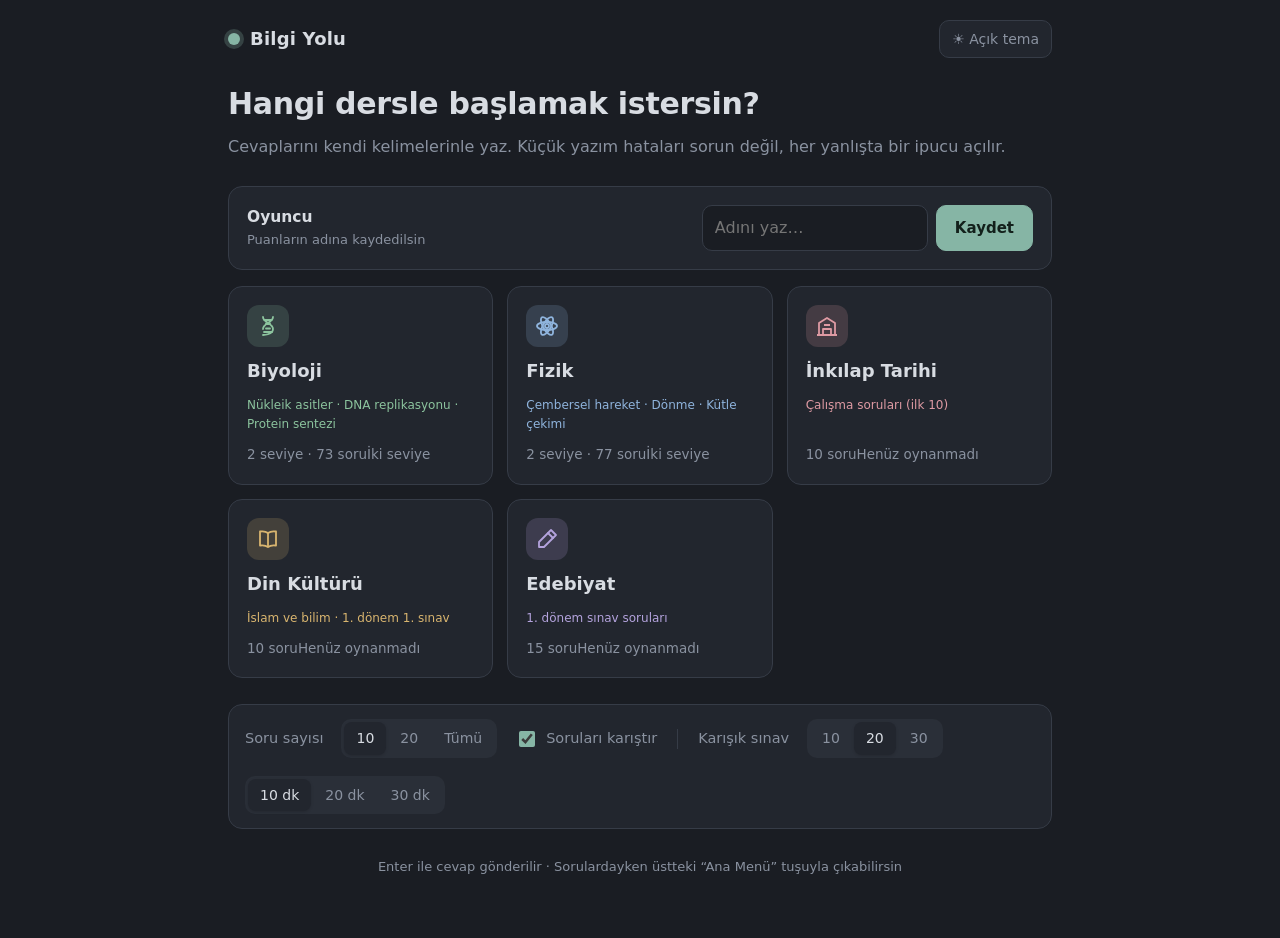
==== index.html @ 746f011d "Formül sınavı: soruları doğrudan formül sorularıyla değiştir, çizimlerdeki formülleri kaldır - formu" ====
<!DOCTYPE html>
<html lang="tr" data-theme="dark">
<head>
<meta charset="utf-8">
<meta name="viewport" content="width=device-width, initial-scale=1">
<title>Bilgi Yolu – Ders Oyunu</title>
<style>
:root{
  --bg:#1a1d23; --surface:#22262e; --surface2:#2a2f38; --line:#363c47;
  --ink:#d8dce2; --muted:#8a92a0; --accent:#86b5a5; --accent-ink:#13201b; --accent2:#cfae74;
  --ok:#86c29a; --ok-bg:rgba(134,194,154,.12); --bad:#dc9090; --bad-bg:rgba(220,144,144,.12);
  --hint-bg:rgba(207,174,116,.10);
  --f1:rgba(120,165,215,.28); --f2:rgba(134,190,150,.28); --f3:rgba(215,175,105,.30); --f4:rgba(215,130,140,.28); --f5:rgba(170,150,215,.28);
  --k1:#8fb4dd; --k2:#8cc49e; --k3:#d9b56f; --k4:#de9aa3; --k5:#b4a3dd;
  --shadow:0 6px 24px rgba(0,0,0,.25);
  --radius:14px;
}
html[data-theme="light"]{
  --bg:#f3f0e9; --surface:#fbfaf6; --surface2:#f0ece3; --line:#ddd6c8;
  --ink:#2c3038; --muted:#757b86; --accent:#4c8573; --accent-ink:#ffffff; --accent2:#a87f37;
  --ok:#3f8a57; --ok-bg:rgba(63,138,87,.10); --bad:#b9504f; --bad-bg:rgba(185,80,79,.09);
  --hint-bg:rgba(168,127,55,.10);
  --f1:rgba(70,120,190,.18); --f2:rgba(60,150,90,.18); --f3:rgba(200,150,60,.22); --f4:rgba(200,90,100,.18); --f5:rgba(130,100,200,.18);
  --k1:#3f6fae; --k2:#3b8a55; --k3:#a8792a; --k4:#b25462; --k5:#6e58b0;
  --shadow:0 6px 24px rgba(60,50,30,.10);
}
*{box-sizing:border-box}
html,body{margin:0;padding:0}
body{background:var(--bg);color:var(--ink);font:16px/1.6 system-ui,-apple-system,"Segoe UI",Roboto,Ubuntu,"Helvetica Neue",Arial,sans-serif;min-height:100vh;transition:background .25s,color .25s}
button{font:inherit;color:inherit;cursor:pointer}
.wrap{max-width:860px;margin:0 auto;padding:20px 18px 60px}
header.top{display:flex;align-items:center;justify-content:space-between;gap:12px;margin-bottom:22px}
.brand{display:flex;align-items:center;gap:10px;font-weight:650;letter-spacing:.2px;font-size:18px}
.brand .dot{width:12px;height:12px;border-radius:50%;background:var(--accent);box-shadow:0 0 0 4px color-mix(in srgb,var(--accent) 25%,transparent)}
.icon-btn{background:var(--surface);border:1px solid var(--line);border-radius:10px;padding:7px 12px;font-size:14px;color:var(--muted);display:inline-flex;align-items:center;gap:6px;transition:.15s}
.icon-btn:hover{color:var(--ink);border-color:var(--muted)}
.hero{margin:10px 0 26px}
.hero h1{font-size:30px;margin:0 0 6px;font-weight:700;letter-spacing:-.3px}
.hero p{margin:0;color:var(--muted)}
.grid{display:grid;grid-template-columns:repeat(auto-fill,minmax(240px,1fr));gap:14px}
.card{background:var(--surface);border:1px solid var(--line);border-radius:var(--radius);padding:18px;transition:transform .15s,border-color .15s,box-shadow .15s;text-align:left;width:100%}
.subject{display:flex;flex-direction:column;gap:10px;min-height:150px;position:relative;overflow:hidden}
.subject:hover{transform:translateY(-2px);border-color:var(--sc,var(--accent));box-shadow:var(--shadow)}
.subject .ico{width:42px;height:42px;border-radius:12px;display:grid;place-items:center;background:color-mix(in srgb,var(--sc) 18%,transparent);color:var(--sc)}
.subject .ico svg{width:24px;height:24px}
.subject h3{margin:0;font-size:18px}
.subject .meta{color:var(--muted);font-size:13.5px;margin-top:auto;display:flex;justify-content:space-between}
.subject .tag{font-size:12px;color:var(--sc)}
.opts{display:flex;flex-wrap:wrap;gap:18px;align-items:center;margin:26px 0 8px;padding:14px 16px;background:var(--surface);border:1px solid var(--line);border-radius:var(--radius);font-size:14.5px;color:var(--muted)}
.seg{display:inline-flex;background:var(--surface2);border-radius:10px;padding:3px;gap:2px}
.seg button{border:0;background:transparent;padding:5px 12px;border-radius:8px;color:var(--muted);font-size:14px}
.seg button.on{background:var(--surface);color:var(--ink);box-shadow:0 1px 3px rgba(0,0,0,.15)}
label.chk{display:inline-flex;gap:8px;align-items:center;cursor:pointer}
label.chk input{accent-color:var(--accent);width:16px;height:16px}
.foot{margin-top:28px;color:var(--muted);font-size:13px;text-align:center}

/* oyun */
.bar{display:flex;align-items:center;gap:12px;margin-bottom:14px;flex-wrap:wrap}
.bar .title{font-weight:650;display:flex;align-items:center;gap:8px}
.bar .title i{width:10px;height:10px;border-radius:50%;background:var(--sc);display:inline-block}
.bar .sp{flex:1}
.pill{background:var(--surface);border:1px solid var(--line);border-radius:999px;padding:4px 12px;font-size:13.5px;color:var(--muted)}
.pill b{color:var(--ink);font-weight:650}
.progress{height:4px;background:var(--surface2);border-radius:4px;overflow:hidden;margin-bottom:18px}
.progress>div{height:100%;background:var(--sc,var(--accent));transition:width .35s}
.qcard{padding:22px 22px 18px}
.qnum{font-size:13px;color:var(--muted);margin-bottom:8px;display:flex;justify-content:space-between}
.passage{background:var(--surface2);border-left:3px solid var(--sc,var(--accent));border-radius:10px;padding:12px 16px;margin-bottom:14px;font-size:14.5px;max-height:300px;overflow:auto;line-height:1.65}
.passage h4{margin:4px 0 6px;font-size:14px;letter-spacing:.3px}
.passage p{margin:0 0 10px}
.passage .src{text-align:right;color:var(--muted);font-style:italic}
.qtext{font-size:18px;font-weight:550;line-height:1.55;margin-bottom:6px}
.qtext .sub{display:block;font-size:14px;font-weight:400;color:var(--muted);margin-top:4px}
.qtext u b,.qtext b u{color:var(--accent2)}
figure.fig{margin:14px 0 6px;display:flex;justify-content:center;background:var(--surface2);border-radius:12px;padding:12px}
figure.fig svg{max-width:100%;height:auto;display:block}
.inputs{display:flex;flex-direction:column;gap:10px;margin-top:16px}
.field{display:flex;align-items:center;gap:10px}
.field label{min-width:0;flex:0 0 auto;max-width:45%;font-size:14.5px;color:var(--muted)}
.field input,.field textarea{flex:1;min-width:0;background:var(--bg);border:1.5px solid var(--line);border-radius:10px;padding:11px 14px;color:var(--ink);font:inherit;outline:none;transition:border-color .15s,background .15s}
.field textarea{min-height:120px;resize:vertical;line-height:1.5}
.field input:focus,.field textarea:focus{border-color:var(--accent)}
.field.ok input,.field.ok textarea{border-color:var(--ok);background:var(--ok-bg)}
.field.bad input,.field.bad textarea{border-color:var(--bad);background:var(--bad-bg)}
.actions{display:flex;gap:10px;margin-top:14px;flex-wrap:wrap;align-items:center}
.btn{border:1px solid var(--line);background:var(--surface2);padding:10px 18px;border-radius:10px;font-weight:550;font-size:15px;transition:.15s}
.btn:hover{border-color:var(--muted)}
.btn.primary{background:var(--accent);border-color:var(--accent);color:var(--accent-ink)}
.btn.primary:hover{filter:brightness(1.07)}
.btn.ghost{background:transparent;color:var(--muted)}
.btn.ghost:hover{color:var(--ink)}
.btn:disabled{opacity:.45;cursor:default}
.hints{margin-top:14px;display:flex;flex-direction:column;gap:8px}
.hint{background:var(--hint-bg);border:1px solid color-mix(in srgb,var(--accent2) 35%,transparent);border-radius:10px;padding:9px 13px;font-size:14.5px;animation:fade .3s}
.hint b{color:var(--accent2);font-weight:650;margin-right:6px}
.fb{margin-top:14px;border-radius:12px;padding:12px 15px;font-size:15px;animation:fade .3s}
.fb.ok{background:var(--ok-bg);border:1px solid color-mix(in srgb,var(--ok) 45%,transparent)}
.fb.bad{background:var(--bad-bg);border:1px solid color-mix(in srgb,var(--bad) 45%,transparent)}
.fb .h{font-weight:650;margin-bottom:4px}
.fb.ok .h{color:var(--ok)} .fb.bad .h{color:var(--bad)}
.fb .alt{color:var(--muted);font-size:13.5px;margin-top:6px}
.shake{animation:shake .35s}
@keyframes shake{20%,60%{transform:translateX(-5px)}40%,80%{transform:translateX(5px)}}
@keyframes fade{from{opacity:0;transform:translateY(4px)}to{opacity:1;transform:none}}
.kbd{font-size:12px;color:var(--muted);margin-left:auto}

/* sonuç */
.result{text-align:center;padding:30px 22px}
.result .big{font-size:52px;font-weight:750;color:var(--sc,var(--accent));line-height:1.1}
.result .sub{color:var(--muted);margin-top:6px}
.stats{display:flex;justify-content:center;gap:12px;margin:20px 0;flex-wrap:wrap}
.stat{background:var(--surface2);border-radius:12px;padding:10px 18px;min-width:96px}
.stat b{display:block;font-size:22px}
.stat span{font-size:12.5px;color:var(--muted)}
.review{margin-top:18px;text-align:left;display:flex;flex-direction:column;gap:8px}
.rv{display:flex;gap:12px;padding:10px 12px;border-radius:10px;background:var(--surface2);font-size:14.5px;align-items:flex-start}
.rv .st{flex:0 0 26px;height:26px;border-radius:50%;display:grid;place-items:center;font-size:13px;font-weight:700}
.rv .st.ok{background:var(--ok-bg);color:var(--ok)} .rv .st.bad{background:var(--bad-bg);color:var(--bad)}
.rv .ans{color:var(--muted);font-size:13.5px}

/* modal */
.modal-bg{position:fixed;inset:0;background:rgba(0,0,0,.45);display:grid;place-items:center;z-index:50;animation:fade .2s;padding:16px}
.modal{background:var(--surface);border:1px solid var(--line);border-radius:16px;padding:22px;max-width:380px;width:100%;box-shadow:var(--shadow)}
.modal h3{margin:0 0 6px}
.modal p{margin:0 0 18px;color:var(--muted);font-size:14.5px}
.modal .actions{justify-content:flex-end}
.player{display:flex;flex-wrap:wrap;align-items:center;gap:12px 16px;margin:0 0 16px}
.player .ph{display:flex;flex-direction:column;margin-right:auto;font-size:13px;color:var(--muted)}
.player .ph b{color:var(--ink);font-size:15.5px}
.prow,.pform{display:flex;flex-wrap:wrap;gap:8px;align-items:center}
.player select,.player input,.minput{background:var(--bg);border:1.5px solid var(--line);border-radius:10px;padding:9px 12px;color:var(--ink);font:inherit;outline:none;min-width:0}
.player select{max-width:220px}
.player select:focus,.player input:focus,.minput:focus{border-color:var(--accent)}
.minput{width:100%;margin:8px 0 16px}
.scores-card{margin-top:18px}
.scores-card h3{margin:0 0 8px;font-size:16px}
.tbl-wrap{overflow-x:auto}
table.scores{width:100%;border-collapse:collapse;font-size:14px;min-width:440px}
.scores th,.scores td{padding:9px 10px;text-align:left;border-bottom:1px solid var(--line);vertical-align:top}
.scores thead th{font-size:12.5px;color:var(--muted);font-weight:600}
.scores tbody th{font-weight:600;white-space:nowrap}
.scores tbody th i{display:inline-block;width:8px;height:8px;border-radius:50%;margin-right:8px;vertical-align:middle}
.scores td b{display:block;font-size:15px}
.scores td b.hi{color:var(--ok)} .scores td b.mid{color:var(--accent2)} .scores td b.lo{color:var(--bad)}
.scores td small{color:var(--muted);font-size:11.5px;white-space:nowrap}
.scores td small em,.scores td small i{font-style:normal}
.scores td.empty{color:var(--muted)}
.scores tbody tr:last-child th,.scores tbody tr:last-child td{border-bottom:0}

/* svg */
svg text{fill:var(--ink);font-family:system-ui,sans-serif;font-size:14px}
svg .ink{stroke:var(--ink);fill:none;stroke-width:2;stroke-linecap:round;stroke-linejoin:round}
svg .thin{stroke:var(--muted);fill:none;stroke-width:1.2}
svg .dash{stroke:var(--muted);fill:none;stroke-width:1.4;stroke-dasharray:5 4}
svg .mut{fill:var(--muted)}
svg .acc{fill:var(--accent2)} svg .sacc{stroke:var(--accent2);fill:none;stroke-width:2.2}
svg .f1{fill:var(--f1);stroke:var(--k1);stroke-width:1.6} svg .f2{fill:var(--f2);stroke:var(--k2);stroke-width:1.6}
svg .f3{fill:var(--f3);stroke:var(--k3);stroke-width:1.6} svg .f4{fill:var(--f4);stroke:var(--k4);stroke-width:1.6}
svg .f5{fill:var(--f5);stroke:var(--k5);stroke-width:1.6}
svg .k1{stroke:var(--k1);fill:none;stroke-width:2.2} svg .k2{stroke:var(--k2);fill:none;stroke-width:2.2}
svg .k3{stroke:var(--k3);fill:none;stroke-width:2.2} svg .k4{stroke:var(--k4);fill:none;stroke-width:2.2} svg .k5{stroke:var(--k5);fill:none;stroke-width:2.2}
svg .t1{fill:var(--k1)} svg .t2{fill:var(--k2)} svg .t3{fill:var(--k3)} svg .t4{fill:var(--k4)} svg .t5{fill:var(--k5)}
svg .mk{fill:var(--ink)} svg .mka{fill:var(--accent2)} svg .mk4{fill:var(--k4)} svg .mk1{fill:var(--k1)}
svg .qb{fill:var(--accent2)} svg .qbt{fill:var(--bg);font-weight:800}

/* özel kartlar (hata defteri / karışık sınav) */
.subject.special .ico{background:color-mix(in srgb,var(--sc) 20%,transparent);color:var(--sc);font-size:20px;font-weight:700}
.subject.special{border-style:dashed}

/* konu seçimi */
.pick{padding:20px}
.chips{display:flex;flex-wrap:wrap;gap:8px}
.chip{border:1.5px solid var(--line);background:var(--surface2);border-radius:999px;padding:7px 14px;font-size:14px;color:var(--muted);transition:.15s}
.chip:hover{border-color:var(--muted);color:var(--ink)}
.chip.on{border-color:var(--accent);background:color-mix(in srgb,var(--accent) 16%,transparent);color:var(--ink);font-weight:600}
.pick-foot{display:flex;align-items:center;justify-content:space-between;gap:12px;margin-top:18px}
.pick-foot span{color:var(--muted);font-size:14px}

/* formül kağıdı */
.fgrid{display:grid;gap:14px}
.fsec{padding:16px 18px}
.fsec h3{margin:0 0 4px;font-size:16px;color:var(--sc,var(--accent))}
.fnote{margin:2px 0 8px;color:var(--muted);font-size:13.5px}
.fbody{display:grid;grid-template-columns:minmax(190px,300px) 1fr;gap:18px;align-items:start}
.ffig{margin:0;display:flex;flex-direction:column;align-items:center;background:var(--surface2);border-radius:12px;padding:12px}
.ffig svg{max-width:100%;height:auto;display:block}
.ffig figcaption{margin-top:8px;color:var(--muted);font-size:12px;text-align:center;line-height:1.35}
.ftable{display:flex;flex-direction:column}
.frow{display:grid;grid-template-columns:minmax(130px,44%) 1fr;gap:12px;padding:7px 0;border-top:1px solid var(--line);align-items:baseline}
.frow:first-child{border-top:0}
.fk{color:var(--muted);font-size:14px}
.fv{font-size:14.5px;color:var(--ink);font-variant-numeric:tabular-nums;overflow-wrap:anywhere}
@media(max-width:640px){ .fbody{grid-template-columns:1fr} }

/* formül sınavı ekranı: sol formüller + sağ test paneli */
#app.wide{max-width:1300px}
.fstudy{display:grid;grid-template-columns:minmax(0,1fr) 320px;gap:20px;align-items:start}
.fstudy-left{min-width:0}
.fstudy-scroll{max-height:calc(100vh - 150px);overflow:auto;padding-right:8px}
.fstudy-head{margin:0 0 14px}
.fstudy-head h2{margin:0 0 4px;font-size:21px}
.fstudy-head p{margin:0;color:var(--muted);font-size:14px}
.fstudy-right{position:sticky;top:20px}
.fpanel{text-align:center;padding:22px}
.fp-ico{font-size:36px;line-height:1}
.fpanel h3{margin:10px 0 6px}
.fpanel p{color:var(--muted);font-size:14px;margin:0 0 12px}
.fp-list{text-align:left;margin:0 0 16px;padding-left:18px;color:var(--muted);font-size:13.5px}
.fp-list li{margin:4px 0}
.fp-start{width:100%}
.fquiz{max-width:720px;margin:0 auto}
@media(max-width:900px){ .fstudy{grid-template-columns:1fr} .fstudy-right{position:static} .fstudy-scroll{max-height:none;overflow:visible} }

/* süre sayacı */
.pill.timer{font-variant-numeric:tabular-nums;border-color:color-mix(in srgb,var(--accent2) 55%,transparent)}
.pill.timer b{color:var(--accent2)}
.pill.timer.low{border-color:var(--bad);animation:pulse 1s infinite}
.pill.timer.low b{color:var(--bad)}
.pill.streak{border-color:color-mix(in srgb,var(--accent2) 60%,transparent);background:color-mix(in srgb,var(--accent2) 14%,var(--surface));color:var(--ink);animation:streakIn .35s cubic-bezier(.2,.7,.3,1)}
.pill.streak b{color:var(--accent2)}
@keyframes streakIn{from{transform:scale(.85);opacity:.4}to{transform:none;opacity:1}}
.focus-note{background:color-mix(in srgb,var(--ok) 12%,transparent);border:1px solid color-mix(in srgb,var(--ok) 40%,transparent);border-radius:10px;padding:8px 13px;font-size:13.5px;color:var(--ink);margin-bottom:12px}

/* konu analizi */
.analysis{margin:20px 0 4px;text-align:left}
.analysis h3{margin:0 0 2px;font-size:16px}
.analysis .an-sub{margin:0 0 12px;color:var(--muted);font-size:13px}
.an-row{display:flex;align-items:center;gap:10px;margin-bottom:8px;font-size:14px}
.an-name{flex:0 0 42%;min-width:0;overflow:hidden;text-overflow:ellipsis;white-space:nowrap}
.an-bar{flex:1;height:9px;background:var(--surface2);border-radius:6px;overflow:hidden}
.an-bar i{display:block;height:100%;border-radius:6px;transition:width .6s cubic-bezier(.2,.7,.3,1)}
.an-bar i.hi{background:var(--ok)} .an-bar i.mid{background:var(--accent2)} .an-bar i.lo{background:var(--bad)}
.an-pct{flex:0 0 44px;text-align:right;font-weight:650;font-variant-numeric:tabular-nums}
.an-pct.hi{color:var(--ok)} .an-pct.mid{color:var(--accent2)} .an-pct.lo{color:var(--bad)}

/* animasyonlar */
.subject{animation:cardIn .4s cubic-bezier(.2,.7,.3,1) both}
@keyframes cardIn{from{opacity:0;transform:translateY(10px)}to{opacity:1;transform:none}}
#pts.bump{display:inline-block;animation:bump .3s}
@keyframes bump{0%{transform:scale(1)}40%{transform:scale(1.35);color:var(--accent2)}100%{transform:scale(1)}}
.fb.ok{animation:pop .3s cubic-bezier(.2,.7,.3,1)}
@keyframes pop{0%{transform:scale(.97)}60%{transform:scale(1.01)}100%{transform:none}}
@keyframes pulse{0%,100%{opacity:1}50%{opacity:.5}}
.opts .sep{width:1px;height:20px;background:var(--line);margin:0 2px}

/* ekran geçişi */
#app.screen-in{animation:screenIn .34s cubic-bezier(.2,.7,.3,1) both}
@keyframes screenIn{from{opacity:0;transform:translateY(12px)}to{opacity:1;transform:none}}

/* konfeti */
.confetti-layer{position:fixed;inset:0;pointer-events:none;overflow:hidden;z-index:60}
.confetti{position:absolute;top:14%;border-radius:2px;opacity:0;will-change:transform,opacity;
  animation-name:confettiFly;animation-timing-function:cubic-bezier(.25,.6,.4,1);animation-fill-mode:forwards}
.confetti.round{border-radius:50%}
@keyframes confettiFly{
  0%{opacity:0;transform:translate(-50%,0) rotate(0deg) scale(.6)}
  12%{opacity:1}
  70%{opacity:1}
  100%{opacity:0;transform:translate(calc(-50% + var(--dx)),var(--dy)) rotate(var(--rot)) scale(1)}
}

/* uçan puan */
.float-pts{position:fixed;transform:translate(-50%,0);font-weight:750;font-size:18px;color:var(--accent2);
  pointer-events:none;z-index:61;text-shadow:0 1px 6px rgba(0,0,0,.35);animation:floatUp 1s ease-out forwards}
.float-pts.bonus{color:var(--ok);font-size:20px}
@keyframes floatUp{0%{opacity:0;transform:translate(-50%,6px) scale(.8)}
  20%{opacity:1;transform:translate(-50%,-4px) scale(1.05)}
  100%{opacity:0;transform:translate(-50%,-46px) scale(1)}}

/* doğru cevap onay işareti */
.check-mark{width:22px;height:22px;display:inline-block;vertical-align:-5px;margin-right:7px}
.check-mark path{fill:none;stroke:var(--ok);stroke-width:3;stroke-linecap:round;stroke-linejoin:round;
  stroke-dasharray:32;stroke-dashoffset:32;animation:drawCheck .4s ease-out .05s forwards}
@keyframes drawCheck{to{stroke-dashoffset:0}}

/* ilerleme çubuğu parlaması */
.progress>div::after{content:"";position:absolute;inset:0;background:linear-gradient(90deg,transparent,rgba(255,255,255,.35),transparent);
  animation:sheen 1.6s ease-in-out infinite}
.progress>div{position:relative;overflow:hidden}
@keyframes sheen{0%{transform:translateX(-100%)}60%,100%{transform:translateX(220%)}}

/* kombo vurgusu */
.pill.streak{position:relative}
.pill.streak::after{content:"";position:absolute;inset:-2px;border-radius:999px;
  box-shadow:0 0 0 0 color-mix(in srgb,var(--accent2) 60%,transparent);animation:streakGlow 1.4s ease-out infinite}
@keyframes streakGlow{0%{box-shadow:0 0 0 0 color-mix(in srgb,var(--accent2) 55%,transparent)}
  100%{box-shadow:0 0 0 10px rgba(0,0,0,0)}}

/* sonuç istatistik girişi */
.stat{animation:statIn .45s cubic-bezier(.2,.7,.3,1) both}
@keyframes statIn{from{opacity:0;transform:translateY(10px) scale(.96)}to{opacity:1;transform:none}}
.result .big{animation:bigIn .5s cubic-bezier(.2,.7,.3,1) both}
@keyframes bigIn{from{opacity:0;transform:scale(.8)}to{opacity:1;transform:none}}
.rv{animation:rvIn .35s ease-out both}
@keyframes rvIn{from{opacity:0;transform:translateX(-8px)}to{opacity:1;transform:none}}

/* buton mikro etkileşimi */
.btn:active{transform:scale(.96)}
.btn.primary{transition:.15s,transform .08s}
.chip:active{transform:scale(.94)}
.subject:active{transform:translateY(-1px) scale(.99)}

@media (prefers-reduced-motion:reduce){*{animation:none!important;transition:none!important}}
@media (max-width:560px){
  table.scores{min-width:0;font-size:13px} .scores th,.scores td{padding:8px 5px} .scores tbody th{white-space:normal} .scores td small span{display:block} .scores td small em,.scores .tm{display:none} .scores td b{font-size:14px} .scores tbody th i{margin-right:5px}
  .hero h1{font-size:25px}
  .qtext{font-size:16.5px}
  .field{flex-direction:column;align-items:stretch;gap:4px}
  .field label{max-width:none}
  .qcard{padding:18px 15px}
}

</style>
</head>
<body>
<div class="wrap" id="app"></div>
<script>
/* Esnek cevap kontrolü: Türkçe karakter, büyük/küçük harf, yazım hatası ve ek toleransı */
var M = (function(){
  var MAP = {'ı':'i','ş':'s','ğ':'g','ü':'u','ö':'o','ç':'c','â':'a','î':'i','û':'u','é':'e','ë':'e','ä':'a'};
  function lower(s){ return String(s).replace(/İ/g,'i').replace(/I/g,'ı').toLowerCase(); }
  function norm(s){
    s = lower(s).replace(/√/g,' kok ').replace(/²/g,'2').replace(/³/g,'3').replace(/₂/g,'2');
    s = s.replace(/[ışğüöçâîûéëä]/g, function(c){ return MAP[c]; });
    s = s.replace(/['’‘`´"“”]/g,'');
    s = s.replace(/[^a-z0-9]+/g,' ').trim();
    return s;
  }
  function lev(a,b,max){
    if(a===b) return 0;
    var la=a.length, lb=b.length;
    if(Math.abs(la-lb)>max) return max+1;
    var pp=new Array(lb+1), prev=new Array(lb+1), cur=new Array(lb+1), i, j;
    for(j=0;j<=lb;j++) prev[j]=j;
    for(i=1;i<=la;i++){
      cur[0]=i; var best=cur[0];
      for(j=1;j<=lb;j++){
        var c = a.charCodeAt(i-1)===b.charCodeAt(j-1)?0:1;
        cur[j]=Math.min(prev[j]+1,cur[j-1]+1,prev[j-1]+c);
        if(i>1&&j>1&&a[i-1]===b[j-2]&&a[i-2]===b[j-1]) cur[j]=Math.min(cur[j],pp[j-2]+1);
        if(cur[j]<best) best=cur[j];
      }
      if(best>max) return max+1;
      var t=pp; pp=prev; prev=cur; cur=t;
    }
    return prev[lb];
  }
  function thr(len, strict){
    if(strict) return 0;
    if(len<=3) return 0;
    if(len<=6) return 1;
    if(len<=10) return 2;
    return 3;
  }
  /* girdinin içinde hedefe en yakın parçanın uzaklığı */
  function dist(inp, tgt){
    var T = thr(tgt.length) + 2, best = lev(inp,tgt,T);
    var tn = tgt.replace(/ /g,'');
    best = Math.min(best, lev(inp.replace(/ /g,''), tn, T));
    var toks = inp.split(' '), k = tgt.split(' ').length;
    for(var w=Math.max(1,k-1); w<=k+1; w++){
      for(var i=0;i+w<=toks.length;i++){
        var win = toks.slice(i,i+w).join(' ');
        best = Math.min(best, lev(win,tgt,T), lev(win.replace(/ /g,''),tn,T));
        if(tgt.length>=4 && win.length>tgt.length){
          // Türkçe ekler: "mitokondridir" -> "mitokondri"
          if(win.length - tgt.length <= 6){
            best = Math.min(best, lev(win.slice(0,tgt.length),tgt,T));
          }
        }
        if(best===0) return 0;
      }
    }
    return best;
  }
  function nums(raw){
    var s = String(raw).replace(/(\d),(\d)/g,'$1.$2');
    var out=[], re=/(-?\d+(?:\.\d+)?)(?:\s*[\/:]\s*(-?\d+(?:\.\d+)?))?/g, m;
    while((m=re.exec(s))){
      var v=parseFloat(m[1]);
      if(m[2]!==undefined){ var d=parseFloat(m[2]); if(d!==0) out.push(v/d); out.push(v); out.push(d); }
      else out.push(v);
    }
    return out;
  }
  function numMatch(raw, targets, tol){
    targets = [].concat(targets); tol = tol==null?0.02:tol;
    var ns = nums(raw);
    // kesirli cevap bekleniyorsa pay/payda tek başına sayılmasın
    var s = String(raw).replace(/(\d),(\d)/g,'$1.$2');
    var fr = /(-?\d+(?:\.\d+)?)\s*[\/:]\s*(-?\d+(?:\.\d+)?)/g, m, fracs=[], plain=s.replace(fr,function(a,p,q){ fracs.push(parseFloat(p)/parseFloat(q)); return ' '; });
    var cand = fracs.concat(nums(plain).filter(function(x){return true;}));
    for(var i=0;i<cand.length;i++) for(var j=0;j<targets.length;j++){
      var t=targets[j]; if(Math.abs(cand[i]-t) <= Math.max(Math.abs(t)*tol,1e-9)) return true;
    }
    return false;
  }
  function bestOf(inp, list, strict){
    var b={d:99,len:0};
    (list||[]).forEach(function(a){
      var t=norm(a); if(!t) return;
      var d = strict ? (inp.replace(/ /g,'')===t.replace(/ /g,'')?0:99) : dist(inp,t);
      var ok = d<=thr(t.length,strict);
      if(d<b.d || (d===b.d && ok)) b={d:d,len:t.length,ok:ok};
    });
    return b;
  }
  function has(inp, alts){ return bestOf(inp, [].concat(alts)).ok; }
  /* spec: {a, not, num, tol, strict, keys, minKeys, all} */
  function check(raw, spec){
    var inp = norm(raw), rt = String(raw).trim();
    if(!rt) return false;
    if(spec.raw && spec.raw.indexOf(rt)>=0) return true;
    if(spec.minWords && rt.split(/\s+/).length < spec.minWords) return false;
    if(spec.cap && rt.charAt(0)===rt.charAt(0).toLocaleLowerCase('tr')) return false;
    if(spec.exact){
      var e = (spec.a||[]).some(function(a){ return norm(a)===inp; });
      return e;
    }
    if(spec.num!=null && numMatch(raw, spec.num, spec.tol)) return true;
    if(spec.all){
      for(var g=0; g<spec.all.length; g++) if(!has(inp, spec.all[g])) return false;
      return true;
    }
    if(spec.keys){
      var c=0; spec.keys.forEach(function(g){ if(has(inp,g)) c++; });
      if(c >= (spec.minKeys||1)) return true;
    }
    if(spec.a){
      var acc = bestOf(inp, spec.a, spec.strict);
      if(acc.ok){
        if(spec.not){
          var bad = bestOf(inp, spec.not, false);
          if(bad.ok && (bad.d < acc.d || (bad.d===acc.d && bad.len > acc.len))) return false;
        }
        return true;
      }
    }
    return false;
  }
  /* liste tipi: n girdinin her biri farklı bir havuz öğesiyle eşleşmeli */
  function checkList(inputs, pool, ordered){
    var used = {}, res = [];
    inputs.forEach(function(raw, i){
      var hit=-1;
      if(ordered){ if(pool[i] && check(raw,pool[i])) hit=i; }
      else for(var j=0;j<pool.length;j++){ if(!used[j] && check(raw,pool[j])){ hit=j; break; } }
      if(hit>=0) used[hit]=1;
      res.push(hit>=0);
    });
    return res;
  }
  /* Formül cevabı kontrolü: sembol/boşluk/çarpma işareti/ünlem farklarını tolere eder.
     Ör. "v²/r", "v2/r", "V kare / r", "a = v^2 / r" aynı kabul edilir. */
  var FWORD = [['bolu','/'],['kare','2'],['kup','3'],['kok','sqrt'],['carpi','']];
  function fnorm(s){
    s = lower(String(s));
    s = s.replace(/[ışğüöçâîû]/g, function(c){ return MAP[c]; });
    s = s.replace(/π/g,'pi').replace(/θ/g,'theta').replace(/ω/g,'omega').replace(/α/g,'alpha')
         .replace(/τ/g,'tau').replace(/Δ/g,'d').replace(/μ/g,'mu').replace(/λ/g,'lambda');
    s = s.replace(/√/g,'sqrt').replace(/²/g,'2').replace(/³/g,'3').replace(/½/g,'1/2').replace(/¼/g,'1/4');
    s = s.replace(/[·×*∙]/g,'').replace(/\^/g,'').replace(/[−–—]/g,'-');
    FWORD.forEach(function(w){ s = s.split(w[0]).join(w[1]); });
    s = s.replace(/\s+/g,'');
    s = s.replace(/^[a-z]{1,3}=/,'');   /* baştaki "a =" / "v=" atılır */
    s = s.replace(/\.(?=[a-z])/g,'').replace(/([a-z\)])\./g,'$1');
    s = s.replace(/\[|\]/g,'(');
    s = s.replace(/[^a-z0-9\/\(\)\.\-\+]/g,'');
    return s;
  }
  /* Çarpma sırası ve parantez farkını yok sayan imza: her pay/payda içindeki
     karakterler sıralanır. Ör. "m·v²/r" ≡ "v²·m/r", ama "v²/r" ≠ "r/v²". */
  function fsig(s){ s=s.replace(/[\(\)]/g,''); return s.split('/').map(function(p){ return p.split('').sort().join(''); }).join('/'); }
  function formula(raw, spec){
    var inp = fnorm(raw); if(!inp) return false;
    var si = fsig(inp), cands = [].concat(spec.a||[]);
    for(var i=0;i<cands.length;i++){
      var c = fnorm(cands[i]); if(!c) continue;
      if(inp===c || fsig(c)===si) return true;
    }
    if(spec.num!=null && numMatch(raw, spec.num, spec.tol)) return true;
    return false;
  }
  return {norm:norm, lev:lev, check:check, checkList:checkList, nums:nums, numMatch:numMatch, dist:dist, fnorm:fnorm, fsig:fsig, formula:formula};
})();
if(typeof module!=='undefined') module.exports=M;

/* Soru çizimleri için küçük SVG yardımcıları */
var S = {
  wrap: function(w,h,body){
    return '<svg xmlns="http://www.w3.org/2000/svg" viewBox="0 0 '+w+' '+h+'" width="'+w+'" height="'+h+'" role="img">'+
      '<defs>'+
      '<marker id="ar" viewBox="0 0 10 10" refX="9" refY="5" markerWidth="7" markerHeight="7" orient="auto-start-reverse"><path class="mk" d="M0,0 L10,5 L0,10 z"/></marker>'+
      '<marker id="ara" viewBox="0 0 10 10" refX="9" refY="5" markerWidth="7" markerHeight="7" orient="auto-start-reverse"><path class="mka" d="M0,0 L10,5 L0,10 z"/></marker>'+
      '<marker id="ar4" viewBox="0 0 10 10" refX="9" refY="5" markerWidth="7" markerHeight="7" orient="auto-start-reverse"><path class="mk4" d="M0,0 L10,5 L0,10 z"/></marker>'+
      '<marker id="ar1" viewBox="0 0 10 10" refX="9" refY="5" markerWidth="7" markerHeight="7" orient="auto-start-reverse"><path class="mk1" d="M0,0 L10,5 L0,10 z"/></marker>'+
      '</defs>'+body+'</svg>';
  },
  t: function(x,y,s,o){ o=o||{};
    return '<text x="'+x+'" y="'+y+'" text-anchor="'+(o.a||'middle')+'"'+(o.c?' class="'+o.c+'"':'')+
      ' style="'+(o.s?'font-size:'+o.s+'px;':'')+(o.b?'font-weight:700;':'')+(o.i?'font-style:italic;':'')+'" dominant-baseline="middle">'+s+'</text>'; },
  l: function(x1,y1,x2,y2,c,ar){ return '<line x1="'+x1+'" y1="'+y1+'" x2="'+x2+'" y2="'+y2+'" class="'+(c||'ink')+'"'+(ar?' marker-end="url(#'+ar+')"':'')+'/>'; },
  c: function(cx,cy,r,c){ return '<circle cx="'+cx+'" cy="'+cy+'" r="'+r+'" class="'+(c||'ink')+'"/>'; },
  dot: function(cx,cy,r,c){ return '<circle cx="'+cx+'" cy="'+cy+'" r="'+(r||3.5)+'" class="'+(c||'mk')+'"/>'; },
  r: function(x,y,w,h,c,rx){ return '<rect x="'+x+'" y="'+y+'" width="'+w+'" height="'+h+'" rx="'+(rx||0)+'" class="'+(c||'ink')+'"/>'; },
  p: function(d,c,ar){ return '<path d="'+d+'" class="'+(c||'ink')+'"'+(ar?' marker-end="url(#'+ar+')"':'')+'/>'; },
  q: function(x,y,s){ return '<circle cx="'+x+'" cy="'+y+'" r="11" class="qb"/>'+S.t(x,y+1,s||'?',{c:'qbt',s:14}); },
  axes: function(x0,y0,w,h,xl,yl){
    return S.l(x0,y0,x0+w,y0,'ink','ar')+S.l(x0,y0,x0,y0-h,'ink','ar')+
      S.t(x0+w+4,y0+16,xl,{a:'end',s:13,i:1})+S.t(x0+8,y0-h-2,yl,{a:'start',s:13,i:1});
  }
};

/* Formül kağıdı çizimleri — gradyanlı, gölgeli vektör illüstrasyonlar (SVG).
   Her bölüm için ayrı bir çizim üretir; engine'den bağımsızdır. */
var FSVG = (function(){
  var t=S.t, l=S.l, p=S.p, dot=S.dot;

  var DEFS =
    '<defs>'+
    '<marker id="ar" viewBox="0 0 10 10" refX="9" refY="5" markerWidth="7" markerHeight="7" orient="auto-start-reverse"><path fill="#dfe7f0" d="M0,0 L10,5 L0,10 z"/></marker>'+
    '<marker id="ara" viewBox="0 0 10 10" refX="9" refY="5" markerWidth="7" markerHeight="7" orient="auto-start-reverse"><path fill="#7fb2e8" d="M0,0 L10,5 L0,10 z"/></marker>'+
    '<marker id="ar4" viewBox="0 0 10 10" refX="9" refY="5" markerWidth="7" markerHeight="7" orient="auto-start-reverse"><path fill="#de9aa3" d="M0,0 L10,5 L0,10 z"/></marker>'+
    '<marker id="ar1" viewBox="0 0 10 10" refX="9" refY="5" markerWidth="7" markerHeight="7" orient="auto-start-reverse"><path fill="#8fb4dd" d="M0,0 L10,5 L0,10 z"/></marker>'+
    '<marker id="ar2" viewBox="0 0 10 10" refX="9" refY="5" markerWidth="7" markerHeight="7" orient="auto-start-reverse"><path fill="#8cc49e" d="M0,0 L10,5 L0,10 z"/></marker>'+
    '<linearGradient id="gBlue" x1="0" y1="0" x2="0" y2="1"><stop offset="0" stop-color="#aacbf1"/><stop offset="1" stop-color="#5b8fd0"/></linearGradient>'+
    '<linearGradient id="gRod" x1="0" y1="0" x2="0" y2="1"><stop offset="0" stop-color="#e3eaf3"/><stop offset="1" stop-color="#9aa8ba"/></linearGradient>'+
    '<linearGradient id="gWheel" x1="0" y1="0" x2="0" y2="1"><stop offset="0" stop-color="#eef3f8"/><stop offset="1" stop-color="#9fb0c4"/></linearGradient>'+
    '<linearGradient id="gCar" x1="0" y1="0" x2="0" y2="1"><stop offset="0" stop-color="#bcd7f4"/><stop offset="1" stop-color="#5b8fd0"/></linearGradient>'+
    '<radialGradient id="gBall" cx="35%" cy="30%" r="78%"><stop offset="0" stop-color="#f8cbd1"/><stop offset="1" stop-color="#d87985"/></radialGradient>'+
    '<radialGradient id="gEarth" cx="35%" cy="28%" r="82%"><stop offset="0" stop-color="#a8d4ff"/><stop offset="55%" stop-color="#4f8fd6"/><stop offset="1" stop-color="#2d5c9b"/></radialGradient>'+
    '<radialGradient id="gPlanet" cx="35%" cy="28%" r="82%"><stop offset="0" stop-color="#d6e6dc"/><stop offset="1" stop-color="#6f9c86"/></radialGradient>'+
    '<filter id="soft" x="-40%" y="-40%" width="180%" height="180%"><feDropShadow dx="0" dy="2.5" stdDeviation="2.6" flood-color="#000" flood-opacity="0.24"/></filter>'+
    '</defs>';

  function wrap(w,h,body){ return '<svg xmlns="http://www.w3.org/2000/svg" viewBox="0 0 '+w+' '+h+'" width="'+w+'" height="'+h+'" role="img">'+DEFS+body+'</svg>'; }
  function ball(x,y,r,fill){ return '<circle cx="'+x+'" cy="'+y+'" r="'+r+'" fill="'+(fill||'url(#gBall)')+'" filter="url(#soft)"/>'; }
  function ring(cx,cy,R,sw){ return '<circle cx="'+cx+'" cy="'+cy+'" r="'+R+'" fill="none" stroke="url(#gBlue)" stroke-width="'+(sw||9)+'" opacity="0.9"/>'; }

  /* 1 — çembersel hareket */
  function circ(){
    var cx=182, cy=126, R=86, b='';
    b+=ring(cx,cy,R);
    b+=dot(cx,cy,4)+t(cx-12,cy+14,'O',{s:13,i:1});
    b+=l(cx,cy,cx+R,cy,'dash')+t(cx+R/2,cy-10,'r',{i:1,s:12});
    b+=ball(cx+R,cy,11);
    b+=l(cx+R,cy-12,cx+R,cy-58,'k4','ar4')+t(cx+R+14,cy-46,'v',{i:1,b:1,c:'t4'});
    b+=p('M'+(cx+R-26)+','+(cy-40)+' A'+R+','+R+' 0 0 1 '+(cx+R-4)+','+(cy-24),'ink','ar');
    return wrap(364,216,b);
  }

  /* 2 — merkezcil ivme yönü */
  function avgacc(){
    var cx=150, cy=126, R=84, b='';
    b+=ring(cx,cy,R);
    b+=dot(cx,cy,4)+t(cx-12,cy+14,'O',{s:13,i:1});
    var Ax=cx+R*0.71, Ay=cy+R*0.71;
    b+=ball(Ax,Ay,11);
    b+=l(Ax,Ay-12,Ax,Ay-60,'k4','ar4')+t(Ax+14,Ay-50,'v',{i:1,b:1,c:'t4'});
    b+=l(Ax-10,Ay+8,cx+(Ax-cx)*0.22,cy+(Ay-cy)*0.22,'k2','ar2')+t(Ax+6,Ay+34,'a',{b:1,c:'t2'});
    return wrap(300,216,b);
  }

  /* 3 — eğimli viraj */
  function banked(){
    var b='';
    b+=l(24,196,336,196,'thin');
    b+='<path d="M60,196 L300,196 L300,72 Z" fill="url(#gBlue)" opacity="0.18"/>';
    b+=l(60,196,300,72,'ink');
    b+=p('M104,196 A44,44 0 0 0 96,172','ink')+t(116,184,'θ',{i:1,s:13});
    var ux=0.906, uy=-0.423, px=196, py=128;
    b+='<g transform="translate('+px+','+py+') rotate(-25)"><rect x="-30" y="-15" width="60" height="30" rx="8" fill="url(#gCar)" filter="url(#soft)"/></g>';
    var nx=-0.423, ny=-0.906;
    b+=l(px,py,(px+nx*64).toFixed(1),(py+ny*64).toFixed(1),'k2','ar2')+t((px+nx*78).toFixed(1),(py+ny*78).toFixed(1),'N',{b:1,c:'t2'});
    b+=l(px,py,px,(py+70),'k4','ar4')+t(px+14,py+66,'mg',{c:'t4'});
    b+=l(px,py,(px-ux*60).toFixed(1),(py-uy*60).toFixed(1),'k3','ara')+t((px-ux*76).toFixed(1),(py-uy*76-6).toFixed(1),'f_s',{b:1,c:'t3'});
    return wrap(360,204,b);
  }

  /* 4 — düşey düzlemde çembersel hareket */
  function vcircle(){
    var cx=170, cy=130, R=82, b='';
    b+=ring(cx,cy,R);
    b+=l(cx,cy,cx,cy-R,'dash')+t(cx+12,cy-R/2,'r',{i:1,s:12});
    b+=ball(cx,cy-R,11)+t(cx,cy-R-18,'C',{b:1});
    b+=ball(cx,cy+R,11)+t(cx,cy+R+22,'F',{b:1});
    b+=l(cx-14,cy-R+8,cx-14,cy-R+56,'k2','ar2')+t(cx-30,cy-R+40,'T',{b:1,c:'t2'});
    b+=l(cx+14,cy-R+8,cx+14,cy-R+56,'k4','ar4')+t(cx+30,cy-R+40,'mg',{c:'t4'});
    b+=l(cx-14,cy+R-8,cx-14,cy+R-56,'k2','ar2')+t(cx-30,cy+R-40,'T',{b:1,c:'t2'});
    b+=l(cx+14,cy+R+8,cx+14,cy+R+56,'k4','ar4')+t(cx+30,cy+R+40,'mg',{c:'t4'});
    return wrap(340,272,b);
  }

  /* 5 — konik sarkaç */
  function conical(){
    var px=180, py=42, ang=36*Math.PI/180, L=140, b='';
    var sx=Math.sin(ang), cs=Math.cos(ang);
    var bx=px+L*sx, by=py+L*cs, rx=L*sx;
    b+=l(66,42,294,42,'ink');
    for(var i=0;i<8;i++) b+=l(72+i*30,42,62+i*30,32,'thin');
    b+=l(px,py,px,by+28,'dash');
    b+='<path d="M'+px+','+py+' L'+(px-rx).toFixed(1)+','+by.toFixed(1)+' L'+(px+rx).toFixed(1)+','+by.toFixed(1)+' Z" fill="url(#gBlue)" opacity="0.14"/>';
    b+='<ellipse cx="'+px+'" cy="'+by.toFixed(1)+'" rx="'+rx.toFixed(1)+'" ry="22" class="dash"/>';
    b+=l(px,py,bx.toFixed(1),by.toFixed(1),'ink');
    b+=l(px,by.toFixed(1),bx.toFixed(1),by.toFixed(1),'thin')+t((px+bx)/2,(by-8).toFixed(1),'r',{i:1,s:12});
    b+=p('M'+px+',66 A24,24 0 0 1 '+(px+24*sx).toFixed(1)+','+(py+24*cs).toFixed(1),'ink')+t(px+20,72,'θ',{i:1,s:12});
    b+=ball(bx.toFixed(1),by.toFixed(1),11);
    b+=l(bx.toFixed(1),by.toFixed(1),(bx-64*sx).toFixed(1),(by-64*cs).toFixed(1),'k1','ar1')+t((bx-80*sx).toFixed(1),(by-80*cs-6).toFixed(1),'T',{b:1,c:'t1'});
    b+=l(bx.toFixed(1),by.toFixed(1),bx.toFixed(1),(by+56).toFixed(1),'k4','ar4')+t((bx+14).toFixed(1),(by+54).toFixed(1),'mg',{c:'t4'});
    return wrap(360,250,b);
  }

  /* 6 — dönme ve tork */
  function torque(){
    var b='';
    b+='<path d="M62,168 L82,132 L102,168 Z" fill="url(#gRod)"/>';
    b+='<rect x="72" y="118" width="244" height="13" rx="6.5" fill="url(#gRod)" filter="url(#soft)"/>';
    b+=dot(84,124,5)+t(84,186,'O',{b:1});
    b+=l(84,104,316,104,'dash')+t(200,94,'r',{i:1,s:12});
    b+=l(84,112,84,98,'thin')+l(316,112,316,98,'thin');
    b+=l(308,132,308,184,'k4','ar4')+t(322,182,'F',{b:1,c:'t4'});
    b+=p('M116,72 A64,64 0 0 1 196,68','ink','ar')+t(156,54,'τ',{b:1});
    return wrap(360,200,b);
  }

  /* 7 — eylemsizlik momenti */
  function inertia1(){
    var b='';
    b+=l(180,44,180,158,'dash');
    b+='<rect x="66" y="98" width="228" height="11" rx="5.5" fill="url(#gRod)" filter="url(#soft)"/>';
    b+=dot(180,104,5)+t(180,132,'eksen',{s:12,c:'mut'});
    b+=ball(110,104,16)+t(110,104,'m',{s:12,b:1});
    b+=ball(250,104,16)+t(250,104,'m',{s:12,b:1});
    b+=l(110,128,180,128,'thin')+t(145,142,'r',{i:1,s:12});
    b+=l(180,128,250,128,'thin')+t(215,142,'r',{i:1,s:12});
    return wrap(360,166,b);
  }

  /* 8 — yuvarlanma */
  function rolling(){
    var b='';
    b+=l(24,192,336,192,'thin');
    b+=l(24,192,336,60,'ink');
    var tx=0.5, px=24+312*tx, py=192-132*tx;
    var nx=-0.39, ny=-0.921, cx=px+nx*46, cy=py+ny*46;
    b+='<circle cx="'+cx.toFixed(1)+'" cy="'+cy.toFixed(1)+'" r="46" fill="url(#gWheel)" filter="url(#soft)"/>';
    b+='<circle cx="'+cx.toFixed(1)+'" cy="'+cy.toFixed(1)+'" r="46" fill="none" stroke="#7c8b9e" stroke-width="2"/>';
    b+='<circle cx="'+cx.toFixed(1)+'" cy="'+cy.toFixed(1)+'" r="30" fill="none" stroke="#aab7c6" stroke-width="1.4" stroke-dasharray="4 4"/>';
    b+=dot(cx,cy,4);
    b+=l(cx.toFixed(1),cy.toFixed(1),(cx+34).toFixed(1),(cy+14).toFixed(1),'k4','ar4')+t((cx+40).toFixed(1),(cy+8).toFixed(1),'v',{a:'start',i:1,c:'t4'});
    b+=p('M'+(cx+30).toFixed(1)+','+(cy-34).toFixed(1)+' A46,46 0 0 1 '+(cx+44).toFixed(1)+','+(cy-14).toFixed(1),'ink','ar')+t((cx+56).toFixed(1),(cy-30).toFixed(1),'ω',{i:1,s:12});
    return wrap(360,206,b);
  }

  /* 9 — açısal momentum korunumu */
  function skater(){
    var b='';
    var pose=function(cx,arm,wr){
      var s='';
      s+=l(cx-arm,118,cx+arm,118,'ink');
      s+=ball(cx-arm,118,11)+ball(cx+arm,118,11);
      s+='<circle cx="'+cx+'" cy="118" r="10" fill="url(#gRod)" filter="url(#soft)"/>';
      s+=p('M'+(cx-26)+',92 A37,37 0 0 1 '+(cx+26)+',92','sacc','ara');
      s+=t(cx,80,wr,{s:13,b:1});
      return s;
    };
    b+=pose(98,70,'ω₁');
    b+=pose(268,30,'ω₂');
    b+=t(98,164,'Kollar açık',{s:12,c:'mut'});
    b+=t(268,164,'Kollar kapalı',{s:12,c:'mut'});
    return wrap(366,184,b);
  }

  /* 10 — kütle çekimi */
  function planets(){
    var b='';
    b+='<circle cx="112" cy="152" r="46" fill="url(#gPlanet)" filter="url(#soft)"/>';
    b+='<circle cx="278" cy="152" r="66" fill="url(#gPlanet)" filter="url(#soft)"/>';
    b+=ball(112,82,10)+t(112,64,'X',{b:1});
    b+=ball(278,66,10)+t(278,48,'X',{b:1});
    b+=l(112,152,112,92,'dash')+t(124,120,'r',{i:1,s:12});
    b+=l(278,152,278,76,'dash')+t(290,112,'2r',{i:1,s:12});
    b+=t(112,222,'M₁',{b:1});
    b+=t(278,234,'M₂',{b:1});
    return wrap(366,248,b);
  }

  /* 11 — uydu */
  function earthsat(){
    var b='', ex=182, ey=150;
    b+='<ellipse cx="'+ex+'" cy="'+ey+'" rx="162" ry="112" fill="none" class="dash"/>';
    b+='<circle cx="'+ex+'" cy="'+ey+'" r="54" fill="url(#gEarth)" filter="url(#soft)"/>';
    var a=-0.62, sx=ex+162*Math.cos(a), sy=ey+112*Math.sin(a);
    b+=ball(sx.toFixed(1),sy.toFixed(1),10);
    b+=l(ex,ey,sx.toFixed(1),sy.toFixed(1),'thin')+t((ex+sx)/2+4,(ey+sy)/2+16,'r = R + h',{i:1,s:11});
    b+=l(sx.toFixed(1),(sy-12).toFixed(1),(sx+44).toFixed(1),(sy-46).toFixed(1),'k4','ar4')+t((sx+52).toFixed(1),(sy-52).toFixed(1),'v',{i:1,c:'t4'});
    b+=t(ex,ey+4,'M',{b:1,s:15});
    return wrap(366,286,b);
  }

  /* 12 — kurtulma hızı */
  function escape(){
    var b='', cx=180, cy=210, R=76;
    b+='<circle cx="'+cx+'" cy="'+cy+'" r="'+R+'" fill="url(#gPlanet)" filter="url(#soft)"/>';
    b+=t(cx,cy+5,'M',{b:1,s:15});
    b+=l(cx,cy,cx,cy-R,'ink')+t(cx+12,cy-R/2,'R',{i:1,s:13});
    b+=ball(cx,cy-R,10);
    b+=l(cx,cy-R-12,cx,cy-R-72,'k4','ar4')+t(cx+16,cy-R-56,'v_k',{b:1,c:'t4'});
    b+=l(cx,cy-R-16,cx,cy-R-40,'dash');
    return wrap(360,300,b);
  }

  return { circ:circ, avgacc:avgacc, banked:banked, vcircle:vcircle, conical:conical,
           torque:torque, inertia1:inertia1, rolling:rolling, skater:skater,
           planets:planets, earthsat:earthsat, escape:escape };
})();
window.FSVG = FSVG;
if(typeof module!=='undefined') module.exports = FSVG;

var BIO = (function(){
  var t=S.t, l=S.l, c=S.c, r=S.r, p=S.p, q=S.q, W=S.wrap;
  function nuc(which){
    var lab = function(k,x,y,name){ return which===k ? q(x,y,'?') : t(x,y,name,{s:13,c:'mut'}); };
    return W(380,200,
      c(72,100,28,'f3')+t(72,101,'P',{b:1})+l(100,100,142,95)+
      p('M185,58 L230,90 L213,142 L157,142 L140,90 Z','f2')+t(185,108,'5C',{s:12,c:'mut'})+
      l(230,90,268,90)+r(268,62,86,56,'f1',10)+t(311,91,'A/T/G/C',{s:12})+
      lab(1,72,45,'fosfat')+lab(2,185,172,'şeker')+lab(3,311,40,'baz')+
      t(190,190,'Bir DNA nükleotidi',{s:12,c:'mut'}));
  }
  function ladder(top, bottomQ, title){
    var n=top.length, w=60*n+80, b='';
    b+=l(30,40,w-30,40,'k1')+l(30,140,w-30,140,'k4');
    b+=t(18,40,"5'",{s:12})+t(w-16,40,"3'",{s:12})+t(18,140,"3'",{s:12})+t(w-16,140,"5'",{s:12});
    for(var i=0;i<n;i++){ var x=70+60*i;
      b+=l(x,40,x,140,'thin')+r(x-17,52,34,28,'f1',6)+t(x,67,top[i],{b:1});
      b+=r(x-17,100,34,28,'f4',6)+t(x,115,bottomQ?'?':'',{b:1}); }
    if(title) b+=t(w/2,166,title,{s:12,c:'mut'});
    return W(w,176,b);
  }
  function transcription(){
    var s=['T','A','C','G','G','A'], b='', w=60*6+80;
    b+=t(20,30,'DNA (kalıp)',{a:'start',s:12,c:'mut'})+l(30,48,w-30,48,'k1');
    for(var i=0;i<6;i++){ var x=70+60*i; b+=r(x-17,58,34,28,'f1',6)+t(x,73,s[i],{b:1})+l(x,90,x,108,'dash')+r(x-17,112,34,28,'f5',6)+t(x,127,'?',{b:1}); }
    b+=l(30,150,w-30,150,'k5')+t(20,168,'mRNA',{a:'start',s:12,c:'mut'});
    return W(w,180,b);
  }
  function fork(){
    var b='';
    b+=l(20,104,200,104,'k1')+l(20,126,200,126,'k4');
    for(var x=30;x<200;x+=16) b+=l(x,106,x,124,'thin');
    b+=l(200,104,450,36,'k1')+l(200,126,450,194,'k4');
    // öncü iplik
    b+=p('M440,52 L232,108','k2','ar');
    // kesikli iplik parçaları
    var seg=function(t1,t2){ var x1=200+250*t1,y1=126+68*t1-15,x2=200+250*t2,y2=126+68*t2-15; return p('M'+x1+','+y1+' L'+x2+','+y2,'k2','ar'); };
    b+=seg(0.14,0.33)+seg(0.39,0.6)+seg(0.66,0.88);
    b+=S.dot(200+250*0.36,126+68*0.36-15,5,'acc')+S.dot(200+250*0.63,126+68*0.63-15,5,'acc');
    b+='<ellipse cx="204" cy="115" rx="16" ry="26" class="f3"/>';
    b+=c(372,62,13,'f5');
    b+=q(204,72,'X')+q(320,190,'Y')+q(372,144,'Z')+q(392,30,'W');
    b+=l(372,155,358,141,'thin')+l(392,41,374,52,'thin');
    b+=t(470,36,"ana iplik",{a:'end',s:11,c:'mut'})+t(110,150,'Eşlenmemiş DNA',{s:12,c:'mut'});
    return W(480,206,b);
  }
  function organization(hl){
    var b='', nb=function(n,x,y){ return hl===n? q(x,y,String(n)) : '<circle cx="'+x+'" cy="'+y+'" r="10" class="f5"/>'+t(x,y+1,String(n),{s:12,b:1}); };
    // kromozom
    b+='<g transform="translate(62,78)"><rect x="-7" y="-44" width="14" height="88" rx="7" class="f5" transform="rotate(22)"/><rect x="-7" y="-44" width="14" height="88" rx="7" class="f5" transform="rotate(-22)"/></g>';
    // kromatin iplik + nükleozomlar
    b+=p('M84,72 C120,40 150,110 190,78 S240,50 262,96 S290,150 300,158','k3');
    [[124,64],[170,86],[222,64],[270,112]].forEach(function(o){ b+=c(o[0],o[1],9,'f3'); });
    b+=l(258,98,284,98,'thin')+l(258,126,284,126,'thin');
    // DNA sarmalı
    var s1='M300,160', s2='M300,160';
    for(var x=300;x<=520;x+=5){ var y=Math.sin((x-300)/18)*14; s1+=' L'+x+','+(160+y).toFixed(1); s2+=' L'+x+','+(160-y).toFixed(1); }
    b+=p(s1,'k1')+p(s2,'k4');
    for(var x2=309;x2<520;x2+=9){ var y2=Math.sin((x2-300)/18)*14; b+=l(x2,160+y2,x2,160-y2,'thin'); }
    b+=l(360,130,450,130,'ink')+l(360,124,360,136,'ink')+l(450,124,450,136,'ink');
    b+=l(300,196,520,196,'ink');
    b+=l(489,170,489,150,'ink','ar');
    b+=nb(7,26,40)+l(36,46,52,62,'thin')+l(36,46,70,52,'thin');
    b+=nb(5,124,30)+l(124,40,124,55,'thin');
    b+=nb(6,170,124)+l(170,114,166,96,'thin');
    b+=nb(4,296,112);
    b+=nb(3,405,112)+nb(2,410,212)+nb(1,489,124);
    return W(540,226,b);
  }
  function meselson(){
    var b='', xs=[70,180,290], lab=['¹⁵N’li DNA','1. eşlenme','2. eşlenme'];
    xs.forEach(function(x,i){ b+=p('M'+(x-22)+',30 L'+(x-22)+',160 Q'+x+',190 '+(x+22)+',160 L'+(x+22)+',30','ink')+t(x,202,lab[i],{s:12}); });
    b+=r(48,136,44,7,'f4',3)+r(158,101,44,7,'f2',3)+q(290,100,'?');
    [['hafif',68],['ara',104],['ağır',140]].forEach(function(o){ b+=l(330,o[1],350,o[1],'dash')+t(356,o[1],o[0],{a:'start',s:12,c:'mut'}); });
    b+=t(200,16,'14N ortamında eşlenme',{s:12,c:'mut'});
    return W(400,214,b);
  }
  function mouse(x,dead){
    return '<ellipse cx="'+x+'" cy="98" rx="26" ry="15" class="f5"/>'+c(x+24,88,10,'f5')+c(x+20,78,5,'f5')+p('M'+(x-26)+',100 q-14,6 -20,-6','k5')+
      (dead? t(x+27,87,'×',{s:12,b:1}) : S.dot(x+27,86,2));
  }
  function griffith(){
    var b='', L=[['Canlı S',''],['Canlı R',''],['Isıyla','öldürülmüş S'],['Öldürülmüş S','+ canlı R']], R=['Öldü','Yaşadı','Yaşadı','Öldü'];
    for(var i=0;i<4;i++){ var x=70+135*i; b+=t(x,22,L[i][0],{s:12})+(L[i][1]?t(x,40,L[i][1],{s:12}):'')+mouse(x-6,R[i]==='Öldü')+t(x,140,R[i],{s:12.5,b:1,c:R[i]==='Öldü'?'t4':'t2'})+t(x,158,(i+1)+'. durum',{s:11,c:'mut'}); if(i) b+=l(2+135*i,14,2+135*i,160,'dash'); }
    return W(545,170,b);
  }
  function trna(){
    var b='';
    b+=p('M150,20 L150,70','ink')+t(150,12,"amino asit bağlanır (3')",{s:11,c:'mut'});
    b+=c(92,96,26,'f2')+c(208,96,26,'f2')+p('M130,70 L170,70 L170,130 L130,130 Z','f2');
    b+=c(150,168,32,'f2');
    b+=t(132,178,'U',{b:1})+t(150,184,'A',{b:1})+t(168,178,'C',{b:1});
    b+=t(196,140,'antikodon',{s:11,c:'mut',a:'start'})+l(194,142,176,152,'thin');
    b+=l(30,222,270,222,'k5');
    b+=r(104,198,26,24,'f5',5)+r(137,198,26,24,'f5',5)+r(170,198,26,24,'f5',5)+t(117,211,'?',{b:1})+t(150,211,'?',{b:1})+t(183,211,'?',{b:1});
    b+=t(285,222,'mRNA',{a:'start',s:12,c:'mut'});
    return W(330,240,b);
  }
  function flow(which){
    var b='', box=function(x,s){ return r(x,32,100,40,'f1',10)+t(x+50,53,s,{b:1}); };
    b+=box(20,'DNA')+box(190,'mRNA')+box(360,'Protein');
    b+=l(124,52,184,52,'ink','ar')+l(294,52,354,52,'ink','ar');
    b+= which===1 ? q(154,30,'1') : t(154,32,'1',{b:1,c:'mut'});
    b+= which===2 ? q(324,30,'2') : t(324,32,'2',{b:1,c:'mut'});
    b+=p('M50,30 C40,4 90,4 80,28','ink','ar')+t(65,90,'kendini eşler',{s:11,c:'mut'});
    return W(480,100,b);
  }
  function ribosome(){
    var b='';
    b+='<ellipse cx="200" cy="84" rx="120" ry="52" class="f3"/>'+'<ellipse cx="200" cy="160" rx="110" ry="22" class="f3"/>';
    b+=l(30,146,370,146,'k5');
    ['A','U','G','U','U','C','G','C','A'].forEach(function(s,i){ b+=t(110+22*i,135,s,{s:12}); });
    b+=p('M154,126 L154,96 M132,126 L176,126','k2')+p('M220,126 L220,96 M198,126 L242,126','k2');
    b+=c(154,82,14,'f4')+t(154,83,'Met',{s:10})+c(220,82,14,'f1')+t(220,83,'Phe',{s:10});
    b+=c(118,62,12,'f4')+l(140,74,128,68,'thin');
    b+=l(168,82,206,82,'sacc')+q(187,58,'?');
    b+=t(30,170,'mRNA',{a:'start',s:12,c:'mut'});
    return W(400,192,b);
  }
  function hbonds(){
    var b='', row=function(y,a1,a2,n){ var s=r(60,y-18,56,36,'f1',8)+t(88,y+1,a1,{b:1})+r(184,y-18,56,36,'f4',8)+t(212,y+1,a2,{b:1});
      for(var i=0;i<n;i++){ var yy=y-((n-1)*7)+i*14; s+=l(120,yy,180,yy,'dash'); } return s; };
    b+=row(46,'A','T',2)+row(122,'G','C',3);
    b+=t(150,170,'kesikli çizgi = hidrojen bağı',{s:12,c:'mut'});
    return W(300,182,b);
  }
  function bars(){
    var b='', v=[['X',80],['Y',15],['Z',5]];
    b+=S.axes(50,170,250,150,'RNA tipi','% oran');
    v.forEach(function(o,i){ var x=85+70*i, h=o[1]*1.6; b+=r(x,170-h,40,h,'f'+(i+1),4)+t(x+20,186,o[0],{b:1})+t(x+20,162-h,'%'+o[1],{s:12}); });
    return W(320,200,b);
  }
  function semicons(){
    var b='';
    b+=l(30,60,130,60,'k4')+l(30,90,130,90,'k4')+t(80,112,'Ana DNA',{s:12,c:'mut'});
    b+=l(150,75,200,40,'ink','ar')+l(150,75,200,110,'ink','ar');
    b+=l(220,24,340,24,'k4')+l(220,46,340,46,'k1')+t(280,64,'Yavru DNA 1',{s:11,c:'mut'});
    b+=l(220,104,340,104,'k1')+l(220,126,340,126,'k4')+t(280,144,'Yavru DNA 2',{s:11,c:'mut'});
    b+=t(190,166,'koyu: eski iplik · açık: yeni iplik',{s:11.5,c:'mut'});
    return W(370,176,b);
  }
  function origins(){
    var b='';
    b+=c(100,80,52,'k1')+c(100,80,44,'k4')+'<ellipse cx="100" cy="32" rx="16" ry="9" class="f3"/>'+t(100,152,'Prokaryot',{b:1});
    b+=l(200,70,450,70,'k1')+l(200,90,450,90,'k4');
    [250,330,410].forEach(function(x){ b+='<ellipse cx="'+x+'" cy="80" rx="22" ry="15" class="f3"/>'; });
    b+=t(325,152,'Ökaryot',{b:1})+t(325,120,'sarı balonlar: eşlenmenin başladığı bölgeler',{s:11.5,c:'mut'});
    return W(470,164,b);
  }
  function cell(){
    var b='';
    b+='<ellipse cx="200" cy="105" rx="180" ry="88" class="f2"/>'+c(160,100,46,'f5');
    b+=p('M135,95 q10,-15 20,0 t20,0 t20,0','k4')+p('M140,112 q10,-12 20,0 t20,0','k4');
    [[260,60],[290,120],[240,150],[320,90],[100,160],[80,70]].forEach(function(o){ b+=S.dot(o[0],o[1],4,'acc'); });
    b+=q(160,40,'1')+l(160,51,160,58,'thin')+q(330,60,'2')+l(322,68,322,84,'thin');
    return W(400,210,b);
  }
  return {nuc:nuc, ladder:ladder, transcription:transcription, fork:fork, organization:organization, meselson:meselson, griffith:griffith, trna:trna, flow:flow, ribosome:ribosome, hbonds:hbonds, bars:bars, semicons:semicons, origins:origins, cell:cell};
})();

var Q_BIYOLOJI = [
{ topic:'Nükleik asitlerin keşfi', q:'Çekirdekten elde ettiği, asit özelliği gösteren maddeye “nüklein” adını veren bilim insanı kimdir?',
  a:['Miescher','Friedrich Miescher','F. Miescher','Mişer'], hints:['1870’li yıllarda çalışan İsviçreli bir biyokimyacıdır.','Soyadı “M” ile başlar.'], exp:'<b>Friedrich Miescher</b> (1869–1871)' },
{ topic:'Nükleik asitlerin keşfi', svg:BIO.griffith(), q:'1928’de kapsüllü (S) ve kapsülsüz (R) zatürre bakterileri ile şekildeki deneyi yapan bilim insanı kimdir?',
  a:['Griffith','Frederick Griffith','F. Griffith','Grifit'], not:['Avery'], hints:['Bu deneyde kapsül özelliğinin aktarıldığı gösterildi ama aktaran madde bulunamadı.','Soyadı “G” ile başlar.'], exp:'<b>Frederick Griffith</b>' },
{ topic:'Nükleik asitlerin keşfi', svg:BIO.griffith(), q:'Şekildeki 4. durumda fare ölmüştür. Isıyla öldürülmüş S bakterileri ile canlı R bakterileri birlikteyken ne olmuştur?',
  long:true, keys:[['dönüşüm','transformasyon','dönüştü','dönüşmüş','dönüştürdü','dönüşerek'],['kapsül özelliği','kapsüllü hale','kapsül kazandı','kapsül geçti','aktarıldı','aktarılmış','geçmiş','S bakterisine']],
  hints:['Ölü S bakterilerinden canlı R bakterilerine bir şey geçti.','R bakterileri kapsül yapabilen hale geldi. Bu olayın adı?'],
  exp:'Ölü S bakterilerindeki kalıtım maddesi canlı R bakterilerine geçti ve R bakterileri kapsüllü S bakterilerine <b>dönüştü (transformasyon)</b>.' },
{ topic:'Nükleik asitlerin keşfi', q:'1944’te Griffith deneyini enzimler kullanarak geliştiren ve özelliği aktaran maddenin DNA olduğunu bulan araştırmacılardan birinin adını yazınız.',
  a:['Avery','Oswald Avery','MacLeod','Colin MacLeod','McCarty','Maclyn McCarty','Avery MacLeod McCarty'], hints:['Üç kişilik bir ekiptir.','Ekip: A…, MacLeod ve McCarty.'], exp:'<b>Avery – MacLeod – McCarty</b>' },
{ topic:'Nükleik asitlerin keşfi', q:'DNA’nın X ışını fotoğrafını (Photo 51) elde eden bilim insanlarından birini yazınız.',
  a:['Rosalind Franklin','Franklin','Maurice Wilkins','Wilkins'], not:['Watson','Crick'], hints:['Fotoğraf, onun izni olmadan Watson’a gösterildi.','Bir kadın bilim insanı: Rosalind …'], exp:'<b>Rosalind Franklin</b> ve <b>Maurice Wilkins</b> (1951)' },
{ topic:'Nükleik asitlerin keşfi', q:'1953’te DNA’nın çift sarmal yapısını modelleyen bilim insanlarından birinin adını yazınız.',
  a:['Watson','James Watson','Crick','Francis Crick','Watson ve Crick','Watson Crick'], not:['Franklin','Wilkins'], hints:['1962’de Nobel Ödülü’nü Wilkins ile paylaştılar.','İki kişidir: W… ve C…'], exp:'<b>James Watson</b> ve <b>Francis Crick</b>' },
{ topic:'Bilimin doğası', q:'Nükleik asitlerin keşif sürecinden çıkarılabilecek, bilimin doğasına ait bir özellik yazınız.',
  long:true, keys:[['değişebilir','değişir','değişken','kesin değil','mutlak değil','sorgulanabilir','gelişir'],['gözlem','deney'],['etkilen','birbirinin çalışma','birikimli','birikim','iş birliği','işbirliği','önceki çalışma'],['teknoloji','toplum'],['etik']],
  hints:['Bilgi zamanla yenilendi; Griffith’in sorusunu Avery cevapladı.','Franklin’in fotoğrafının izinsiz paylaşılması hangi kavramla ilgili?','Deney, gözlem, etik, değişebilirlik… bunlardan biriyle cümle kur.'],
  exp:'Bilimsel bilgi değişebilir · Bilimde gözlem ve deneyler yoluyla çıkarımlar elde edilir · Bilim insanları birbirlerinin çalışmalarından etkilenir · Bilim, toplum ve teknoloji arasında ayrılmaz bir ilişki vardır · Bilimde etik dışı süreçler yaşanabilir.' },
{ topic:'Nükleotit', svg:BIO.nuc(1), q:'Şekildeki DNA nükleotidinde “?” ile gösterilen yapı nedir?',
  a:['Fosfat','fosfat grubu','fosforik asit','P'], not:['şeker','baz'], hints:['Nükleotitleri birbirine bağlayan omurgada şekerle birlikte bulunur.','İçinde “P” elementi vardır.'], exp:'<b>Fosfat grubu</b>' },
{ topic:'Nükleotit', svg:BIO.nuc(2), q:'Şekildeki DNA nükleotidinde “?” ile gösterilen 5 karbonlu şekerin adı nedir?',
  a:['Deoksiriboz','deoksiriboz şekeri','dezoksiriboz'], not:['riboz','glikoz'], hints:['RNA’daki şekerden bir oksijen eksiktir.','DNA’nın açık adındaki “D…” harfi bu şekerden gelir.'], exp:'<b>Deoksiriboz</b>' },
{ topic:'Nükleotit', svg:BIO.nuc(3), q:'Şekilde “?” ile gösterilen ve A, T, G, C harfleriyle ifade edilen yapıya ne ad verilir?',
  a:['Azotlu organik baz','azotlu baz','organik baz','baz','nükleobaz'], not:['fosfat','şeker'], hints:['Adenin, timin, guanin ve sitozin bu gruptadır.','İçinde azot (N) bulunur.'], exp:'<b>Azotlu organik baz</b>' },
{ topic:'DNA – RNA', q:'RNA nükleotitlerinde bulunan 5 karbonlu şekerin adı nedir?',
  a:['Riboz'], not:['deoksiriboz','glikoz'], hints:['DNA’daki şekerin oksijen eksiği olmayan hali.','“RNA” kısaltmasındaki “R” bu şekerden gelir.'], exp:'<b>Riboz</b>' },
{ topic:'DNA – RNA', q:'RNA’da timin bazı yerine hangi baz bulunur?',
  a:['Urasil','U'], not:['timin','adenin','guanin','sitozin'], hints:['Sadece RNA’ya özgü bir bazdır.','“U” harfiyle gösterilir.'], exp:'<b>Urasil (U)</b>' },
{ topic:'DNA – RNA', q:'DNA ve RNA’nın ortak özelliklerinden birini yazınız.',
  long:true, keys:[['fosfat'],['adenin','guanin','sitozin','A G C'],['nükleotit','nükleotid'],['protein sentezi','protein sentezinde'],['fosfodiester','fosfat ester','ester bağ'],['hücrede bulunur','tüm canlılarda','bütün canlılarda']],
  hints:['İkisi de aynı tür yapı birimlerinden oluşur.','Her ikisinde de ortak bulunan bazlar ve gruplar var: fosfat, adenin, guanin, sitozin…'],
  exp:'Her ikisi de nükleotitlerden oluşur · fosfat ve A, G, C bazlarını içerir · fosfodiester (fosfat ester) bağları bulundurur · protein sentezinde görevlidir.' },
{ topic:'DNA – RNA', q:'DNA ile RNA arasındaki farklardan birini yazınız.',
  long:true, keys:[['çift','tek','sarmal','zincir','iplik'],['deoksiriboz','riboz'],['timin','urasil'],['çekirdek','sitoplazma'],['kendini eşler','eşlenir','replikasyon']],
  hints:['Zincir sayısını düşün.','Şeker çeşidi ya da bazlardan birini karşılaştırabilirsin.'],
  exp:'DNA çift, RNA tek zincirlidir · DNA’da deoksiriboz, RNA’da riboz bulunur · DNA’da timin, RNA’da urasil bulunur.' },
{ topic:'DNA yapısı', svg:BIO.ladder(['A','T','G','C','G','T'],true,'Üstteki zincire göre alttaki zinciri yaz'), q:'Şekildeki DNA’nın üst zinciri ATGCGT ise alttaki tamamlayıcı zincirin baz dizilimi nedir?',
  strict:true, a:['TACGCA'], hints:['A’nın karşısına T, G’nin karşısına C gelir.','İlk iki baz “TA…” ile başlar.'], exp:'<b>TACGCA</b> (A–T, G–C eşleşmesi)' },
{ topic:'DNA yapısı', svg:BIO.hbonds(), q:'Bir DNA molekülünde 10 adet A–T ve 5 adet G–C baz çifti varsa toplam kaç hidrojen bağı bulunur?',
  num:35, hints:['Şekle bak: A–T arasında 2, G–C arasında 3 hidrojen bağı vardır.','10×2 + 5×3 = ?'], exp:'10×2 + 5×3 = <b>35</b> hidrojen bağı' },
{ topic:'DNA yapısı', q:'100 nükleotitlik çift zincirli bir DNA’da 30 adenin varsa kaç guanin vardır?',
  num:20, hints:['A sayısı = T sayısı, G sayısı = C sayısıdır.','A + T = 60 ise G + C = 40.'], exp:'A=T=30 → G+C=40 → G = <b>20</b>' },
{ topic:'RNA tipleri', q:'Protein sentezi için DNA’dan kopyalanan şifreleri (kodonları) ribozoma taşıyan RNA çeşidi hangisidir?',
  a:['mRNA','mesajcı RNA','elçi RNA','haberci RNA'], not:['tRNA','rRNA'], hints:['Adı “mesaj” kelimesinden gelir.','Kısaltması m harfiyle başlar.'], exp:'<b>mRNA</b> (mesajcı RNA)' },
{ topic:'RNA tipleri', q:'Antikodonları ile amino asitleri ribozoma taşıyan RNA çeşidi hangisidir?',
  a:['tRNA','taşıyıcı RNA','transfer RNA'], not:['mRNA','rRNA'], hints:['Adı “taşımak” ile ilgilidir.','Yonca yaprağı şeklindedir.'], exp:'<b>tRNA</b> (taşıyıcı RNA)' },
{ topic:'RNA tipleri', svg:BIO.bars(), q:'Grafikte hücrede bulunma oranları verilen RNA tiplerinden X hangisidir?',
  note:'Bilgi: Bu RNA ribozomun alt birimlerini oluşturur.',
  a:['rRNA','ribozomal RNA'], not:['mRNA','tRNA'], hints:['Sıralama: rRNA > tRNA > mRNA','En çok bulunan RNA ribozomun yapısına katılır.'], exp:'<b>X = rRNA</b> (rRNA > tRNA > mRNA)' },
{ topic:'RNA tipleri', svg:BIO.bars(), q:'Grafiğe göre hücrede en az bulunan Z hangi RNA tipidir?',
  a:['mRNA','mesajcı RNA','elçi RNA'], not:['tRNA','rRNA'], hints:['Sıralama: rRNA > tRNA > mRNA','Ömrü kısadır; şifreyi taşıdıktan sonra yıkılır.'], exp:'<b>Z = mRNA</b>' },
{ topic:'DNA replikasyonu', svg:BIO.fork(), q:'Şekildeki replikasyon çatalında X ile gösterilen, DNA’nın iki zinciri arasındaki hidrojen bağlarını kıran enzim hangisidir?',
  a:['Helikaz','helikaz enzimi'], not:['ligaz','polimeraz','primaz'], hints:['Fermuar gibi DNA’yı açar.','Adı “helix” (sarmal) kelimesinden gelir.'], exp:'<b>Helikaz</b>' },
{ topic:'DNA replikasyonu', svg:BIO.fork(), q:'Şekilde Y ile gösterilen, kesintili sentezlenen kısa DNA parçalarına ne ad verilir?',
  a:['Okazaki parçaları','okazaki','okazaki parçacıkları','okazaki fragmentleri'], hints:['Bu parçaları keşfeden Japon bilim insanının adını taşır.','“O” harfiyle başlar.'], exp:'<b>Okazaki parçaları</b>' },
{ topic:'DNA replikasyonu', svg:BIO.fork(), q:'Şekilde Z noktalarında Okazaki parçaları arasında fosfodiester bağı kurarak onları birleştiren enzim hangisidir?',
  a:['DNA ligaz','ligaz'], not:['helikaz','polimeraz'], hints:['Adı Latince “bağlamak” (ligare) kelimesinden gelir.','Sonu “-gaz” ile biter.'], exp:'<b>DNA ligaz</b>' },
{ topic:'DNA replikasyonu', svg:BIO.fork(), q:'Şekilde W ile gösterilen, kalıp zincire bakarak yeni nükleotitleri ekleyen enzim hangisidir?',
  a:['DNA polimeraz','polimeraz'], not:['RNA polimeraz','helikaz','ligaz'], hints:['“Polimer” yapan enzim.','DNA … (iki kelime)'], exp:'<b>DNA polimeraz</b>' },
{ topic:'DNA replikasyonu', svg:BIO.semicons(), q:'Şekilde her yavru DNA’da bir eski bir yeni zincir bulunmaktadır. Bu eşlenme modeline ne ad verilir?',
  a:['Yarı korunumlu','yarı korunumlu eşlenme','semikonservatif','yarı korunumlu replikasyon','yarı koruyucu'], not:['korunumlu','dağınık'], hints:['Ana DNA’nın yarısı korunuyor.','“Yarı …” diye başlar.'], exp:'<b>Yarı korunumlu (semikonservatif)</b> eşlenme' },
{ topic:'DNA replikasyonu', svg:BIO.meselson(), q:'Meselson–Stahl deneyinde ¹⁵N’li DNA, ¹⁴N ortamında iki kez eşlendiğinde 3. tüpte hangi bantlar görülür?',
  all:[['ara','orta','hibrit','ortada'],['hafif','üst','üstte','yukarı']], hints:['Yarı korunumlu modele göre 2. eşlenmede 4 DNA’nın 2’si hibrit olur.','Diğer ikisi tamamen ¹⁴N’lidir. İki bant yaz.'], exp:'<b>Ara (hibrit) ve hafif</b> bantlar (yarı yarıya)' },
{ topic:'DNA replikasyonu', svg:BIO.origins(), q:'Şekle göre prokaryot ve ökaryot DNA replikasyonu arasındaki farklardan birini yazınız.',
  long:true, keys:[['orijin','başlangıç','köken','başladığı'],['sitoplazma','çekirdek'],['halkasal','dairesel','doğrusal']],
  hints:['Sarı balonların sayısına bak.','Ayrıca replikasyonun hücrede gerçekleştiği yeri de yazabilirsin.'],
  exp:'Prokaryotlarda tek, ökaryotlarda birden fazla replikasyon orijini bulunur · Prokaryot replikasyonu sitoplazmada, ökaryotlarınki çekirdekte gerçekleşir.' },
{ topic:'DNA replikasyonu', q:'Prokaryot hücrelerde DNA replikasyonu hücrenin neresinde gerçekleşir?',
  a:['Sitoplazma','sitoplazmada','stoplazma'], not:['çekirdek'], hints:['Prokaryotlarda çekirdek zarı yoktur.','Hücre zarı ile çevrili sıvı ortam.'], exp:'<b>Sitoplazmada</b>' },
{ topic:'Genetik materyal', svg:BIO.organization(1), q:'Genetik materyalin organizasyonunda 1 numara ile gösterilen, DNA’nın en küçük yapı birimi nedir?',
  a:['Nükleotit','nükleotid','nukleotit'], not:['gen','histon'], hints:['Fosfat + şeker + bazdan oluşur.','“N” ile başlar.'], exp:'1: <b>Nükleotit</b> · 2: DNA zinciri · 3: Gen · 4: Kromatin parçası (nükleozom) · 5: Histon proteini · 6: Kromatin iplik · 7: Kardeş kromatitler' },
{ topic:'Genetik materyal', svg:BIO.organization(3), q:'Şekilde 3 numara ile gösterilen, protein sentezi için anlamlı şifre veren DNA bölümüne ne denir?',
  a:['Gen'], not:['kromozom','histon'], hints:['Kalıtsal özellikleri belirleyen birimdir.','Üç harfli bir kelime.'], exp:'3: <b>Gen</b>' },
{ topic:'Genetik materyal', q:'Şekildeki genetik materyalde gen uzunluğu her zaman aynı mıdır?',
  svg:BIO.organization(3), a:['Hayır','değişir','değişken','aynı değil','farklıdır','farklı','hayır değişir'], not:['evet','aynıdır','sabittir'], hints:['Her protein aynı uzunlukta mı?','Protein sentezi için anlamlı şifre veren kısım gendir; şifre uzunluğu proteine göre değişir.'], exp:'<b>Hayır</b>, gen uzunluğu değişir. Protein sentezi için anlamlı şifre veren kısımlar gendir.' },
{ topic:'Genetik materyal', svg:BIO.organization(5), q:'Şekilde 5 numara ile gösterilen, DNA’nın etrafına sarıldığı proteinler nedir?',
  a:['Histon','histon proteini','histonlar'], not:['nükleozom','gen'], hints:['DNA bu proteinlerin etrafına makaraya sarılan ip gibi dolanır.','“H” ile başlar.'], exp:'5: <b>Histon proteini</b>' },
{ topic:'Genetik materyal', svg:BIO.organization(7), q:'Şekilde 7 numara ile gösterilen, eşlenmiş kromozomun birbirinin aynısı olan iki kolunun adı nedir?',
  a:['Kardeş kromatit','kardeş kromatitler','kromatit','kromatitler'], not:['homolog'], hints:['Eşlenme sonucu oluşan özdeş kopyalardır.','“Kardeş …”'], exp:'7: <b>Eşlenmiş kromozomun kardeş kromatitleri</b>' },
{ topic:'Protein sentezi', svg:BIO.flow(1), q:'Şekilde 1 numara ile gösterilen, DNA’dan mRNA sentezlenmesi olayına ne ad verilir?',
  a:['Transkripsiyon','yazılım','RNA sentezi'], not:['translasyon','replikasyon'], hints:['Türkçesi “yazılım”dır.','“Trans…” ile başlar, “kopyalamak” anlamına gelir.'], exp:'<b>Transkripsiyon</b> (yazılım)' },
{ topic:'Protein sentezi', svg:BIO.flow(2), q:'Şekilde 2 numara ile gösterilen, mRNA’daki şifreye göre protein sentezlenmesi olayına ne ad verilir?',
  a:['Translasyon','çeviri','protein sentezi'], not:['transkripsiyon','replikasyon'], hints:['Türkçesi “çeviri”dir.','Ribozomda gerçekleşir; “Trans…” ile başlar.'], exp:'<b>Translasyon</b> (çeviri)' },
{ topic:'Protein sentezi', svg:BIO.transcription(), q:'Kalıp DNA zinciri TACGGA ise bu zincirden sentezlenen mRNA’nın baz dizilimi nedir?',
  strict:true, a:['AUGCCU'], hints:['RNA’da timin yerine urasil (U) bulunur.','A’nın karşısına U, T’nin karşısına A gelir; dizi “AUG…” ile başlar.'], exp:'<b>AUGCCU</b>' },
{ topic:'Protein sentezi', q:'mRNA üzerinde bir amino asidi şifreleyen üçlü baz dizisine (kodona) kaç nükleotit vardır?',
  num:3, a:['üç'], hints:['“Üçlü şifre” olarak da adlandırılır.'], exp:'<b>3</b> nükleotit' },
{ topic:'Protein sentezi', svg:BIO.trna(), q:'Şekildeki tRNA’nın antikodonu UAC’dir. Bu antikodonun eşleştiği mRNA kodonu nedir?',
  strict:true, a:['AUG'], hints:['Antikodon ile kodon tamamlayıcıdır (A–U, G–C).','Bu kodon aynı zamanda başlangıç kodonudur.'], exp:'<b>AUG</b> (başlangıç kodonu)' },
{ topic:'Protein sentezi', svg:BIO.trna(), q:'AUG başlangıç kodonuna karşılık gelen, şekildeki tRNA’nın taşıdığı amino asit hangisidir?',
  a:['Metiyonin','metionin','Met'], hints:['Protein sentezi her zaman bu amino asitle başlar.','Kısaltması “Met”.'], exp:'<b>Metiyonin</b>' },
{ topic:'Protein sentezi', svg:BIO.ribosome(), q:'Şekilde ribozomda “?” ile gösterilen, iki amino asit arasında kurulan bağın adı nedir?',
  a:['Peptit bağı','peptid bağı','peptit'], not:['hidrojen bağı','fosfodiester','glikozit'], hints:['Amino asitler arasında su çıkışıyla kurulur.','Proteinlere “polipeptit” de denir.'], exp:'<b>Peptit bağı</b>' },
{ topic:'Protein sentezi', q:'DNA üzerindeki genden RNA sentezlenmesini sağlayan enzim hangisidir?',
  a:['RNA polimeraz','rna polimeraz enzimi'], not:['DNA polimeraz','ligaz','helikaz'], hints:['Replikasyondaki DNA polimerazın RNA için olan karşılığı.','“RNA …” (iki kelime)'], exp:'<b>RNA polimeraz</b>' },
{ topic:'Protein sentezi', svg:BIO.cell(), q:'Ökaryot hücrede transkripsiyon, şekildeki 1 numaralı yapıda gerçekleşir. Bu yapının adı nedir?',
  a:['Çekirdek','nükleus','cekirdek'], not:['ribozom','sitoplazma'], hints:['DNA’nın bulunduğu, zarla çevrili bölüm.','Hücrenin yönetim merkezi.'], exp:'<b>Çekirdek</b>' },
{ topic:'Protein sentezi', svg:BIO.cell(), q:'Şekilde 2 numara ile gösterilen, translasyonun gerçekleştiği küçük organel hangisidir?',
  a:['Ribozom','ribozomlar'], not:['lizozom','çekirdek','mitokondri'], hints:['Zarsız, çok küçük bir organeldir; rRNA ve proteinden oluşur.','“R” ile başlar.'], exp:'<b>Ribozom</b>' }
];

/* Zor seviye: nükleik asitler · replikasyon · protein sentezi (çizimli, açık uçlu, yazı toleranslı) */
var BIOZ = (function(){
  var t=S.t, l=S.l, c=S.c, r=S.r, p=S.p, q=S.q, W=S.wrap;
  function seq(){
    var b='', s=['A','T','G','C','C','A'];
    b+=t(16,18,'KALIP DNA (soldan sağa okunur)',{a:'start',s:12,c:'mut'});
    for(var i=0;i<6;i++) b+=r(24+58*i,28,44,28,'f1',6)+t(46+58*i,43,s[i],{b:1});
    b+=t(16,84,'Sentezlenen mRNA',{a:'start',s:12,c:'mut'});
    for(var j=0;j<6;j++) b+=r(24+58*j,94,44,28,'f5',6)+q(46+58*j,108,'?');
    return W(380,132,b);
  }
  function gel(){
    var b='';
    b+=t(16,18,'Meselson–Stahl deneyi · ¹⁴N ortamında 1. eşlenme',{a:'start',s:12,c:'mut'});
    b+='<rect x="40" y="30" width="80" height="150" rx="8" class="f5"/>';
    b+=l(80,44,80,150,'thin');
    [['ağır (¹⁵N)',58],['ara / hibrit',105],['hafif (¹⁴N)',150]].forEach(function(o){
      b+=l(28,o[1],44,o[1],'dash')+t(130,o[1],o[0],{a:'start',s:12,c:'mut'});
    });
    b+=t(80,196,'deney tüpü',{s:11,c:'mut'});
    b+=t(16,216,'1. eşlenme sonunda kaç bant oluşur, hangi yoğunlukta bulunur?',{a:'start',s:12.5,c:'mut'});
    return W(420,228,b);
  }
  function cen(){
    var b='';
    b+=l(30,110,470,110,'dash')+t(466,100,'metafaz plak',{a:'end',s:11,c:'mut'});
    for(var i=0;i<6;i++){ var x=78+62*i;
      b+=l(x-13,50,x+13,96,'k1')+l(x+13,50,x-13,96,'k4');
      b+=c(x,73,5,'f3');
    }
    b+=t(16,26,'2n = 6 kromozomlu hücre · mitoz metafazı',{a:'start',s:12,c:'mut'});
    return W(480,126,b);
  }
  function kod(){
    var b='', cod=['AUG','UAC','GGA','UAA'];
    b+=t(16,18,'Ribozomda okunan kodonlar (soldan sağa)',{a:'start',s:12,c:'mut'});
    for(var i=0;i<4;i++) b+=r(24+96*i,30,80,30,'f1',6)+t(64+96*i,45,cod[i],{b:1});
    b+=t(16,92,'tRNA antikodonları (kodonların karşısına yaz)',{a:'start',s:12,c:'mut'});
    for(var j=0;j<4;j++) b+=r(24+96*j,102,80,30,'f5',6)+t(64+96*j,117,'?',{b:1});
    b+=t(16,156,'Okunan kodon sayısı 4’tür; polipeptitte kaç amino asit bulunur?',{a:'start',s:12,c:'mut'});
    return W(420,170,b);
  }
  function enzim(){
    var b='';
    b+=t(16,18,'Replikasyon çatalı',{a:'start',s:12,c:'mut'});
    b+=l(20,92,168,92,'k1')+l(20,112,168,112,'k4');
    for(var x=30;x<168;x+=16) b+=l(x,94,x,110,'thin');
    b+=l(168,92,438,42,'k1');
    b+=l(168,112,438,178,'k4');
    b+='<ellipse cx="172" cy="102" rx="14" ry="24" class="f3"/>';
    b+=p('M424,58 L184,96','k2','ar');
    var seg=function(t1,t2){ var x1=168+270*t1,y1=112+66*t1-14,x2=168+270*t2,y2=112+66*t2-14; return p('M'+x1+','+y1+' L'+x2+','+y2,'k2','ar'); };
    b+=seg(0.10,0.30)+seg(0.38,0.60)+seg(0.68,0.90);
    b+=S.dot(168+270*0.34,112+66*0.34-14,5,'acc')+S.dot(168+270*0.64,112+66*0.64-14,5,'acc');
    b+=q(172,58,'A')+l(172,69,172,80,'thin');
    b+=q(300,38,'B')+l(295,48,270,78,'thin');
    b+=q(210,152,'C')+l(220,143,252,126,'thin');
    b+=q(320,152,'D')+l(314,143,302,138,'thin');
    b+=t(470,34,'öncü (sürekli) iplik',{a:'end',s:11,c:'mut'});
    b+=t(96,138,'kalıp DNA',{s:11.5,c:'mut'});
    return W(480,196,b);
  }
  function dnarna(){
    var b='', s1='M40,60', s2='M40,60';
    for(var x=40;x<=220;x+=5){ var y=Math.sin((x-40)/16)*13; s1+=' L'+x+','+(60+y).toFixed(1); s2+=' L'+x+','+(60-y).toFixed(1); }
    b+=p(s1,'k1')+p(s2,'k4');
    for(var x2=49;x2<220;x2+=9){ var y2=Math.sin((x2-40)/16)*13; b+=l(x2,60+y2,x2,60-y2,'thin'); }
    b+=t(130,110,'DNA (çift sarmal)',{s:12,c:'mut'});
    var s3='M300,60';
    for(var x3=300;x3<=470;x3+=5){ var y3=Math.sin((x3-300)/16)*13; s3+=' L'+x3+','+(60+y3).toFixed(1); }
    b+=p(s3,'k2');
    b+=t(385,110,'RNA (tek zincir)',{s:12,c:'mut'});
    b+=t(260,60,'|',{s:26,c:'mut'});
    return W(510,126,b);
  }
  function rnabar(){
    var b='', v=[['rRNA',80],['tRNA',15],['mRNA',5]];
    b+=S.axes(50,170,260,150,'RNA tipi','oran (%)');
    v.forEach(function(o,i){ var x=85+80*i, h=o[1]*1.6; b+=r(x,170-h,44,h,'f'+(i+1),4)+t(x+22,186,o[0],{b:1})+t(x+22,160-h,'%'+o[1],{s:12}); });
    return W(340,200,b);
  }
  function codtable(){
    var rows=[['AUG','Metiyonin (Met)'],['UUU','Fenilalanin (Phe)'],['GGU','Glisin (Gli)'],['UAA','DUR (stop)']];
    var b='';
    b+=t(16,18,'Kodon tablosu (kısaltılmış)',{a:'start',s:12,c:'mut'});
    b+=r(20,32,150,26,'f1',4)+t(95,45,'Kodon',{b:1});
    b+=r(174,32,220,26,'f3',4)+t(284,45,'Amino asit',{b:1});
    rows.forEach(function(o,i){ var y=58+28*i;
      b+=r(20,y,150,26,'f5',0)+t(95,y+13,o[0],{b:1});
      b+=r(174,y,220,26,'f5',0)+t(284,y+13,o[1],{s:12.5});
    });
    return W(410,180,b);
  }
  return {seq:seq, gel:gel, cen:cen, kod:kod, enzim:enzim, dnarna:dnarna, rnabar:rnabar, codtable:codtable};
})();

var Q_BIYOLOJI_ZOR = [
{ topic:'Zor · Transkripsiyon', svg:BIOZ.seq(), q:'Şekildeki kalıp DNA zincirinden sentezlenen mRNA’nın baz dizilimini yazınız.',
  strict:true, a:['UACGGU','UAC GGU'], hints:['RNA’da timin yerine urasil (U) bulunur.','A’nın karşısına U, T’nin karşısına A, G’nin karşısına C gelir.','Dizi “UAC…” ile başlar; toplam altı baz yaz.'], exp:'Kalıp DNA: ATGCCA → mRNA: <b>UACGGU</b> (A–U, T–A, G–C, C–G)' },

{ topic:'Zor · Yarı korunumlu eşlenme', svg:BIOZ.gel(), q:'Meselson–Stahl deneyinde ¹⁵N’li (ağır) DNA, ¹⁴N ortamında bir kez eşlenmiştir. Deney tüpünde kaç bant oluşur ve bu bant(lar) hangi yoğunlukta bulunur?',
  all:[['tek','bir bant','1 bant','yalnız bir'],['ara','hibrit','orta','ortada']], hints:['Yarı korunumlu modele göre her yavru DNA’da bir eski (¹⁵N), bir yeni (¹⁴N) iplik vardır.','Tüm yavru DNA’lar aynı yoğunluğa sahiptir.','“Tek bant” ve “ara (hibrit)” ifadelerini birlikte kullan.'], exp:'<b>Tek bant</b> oluşur ve bu bant <b>ara (hibrit)</b> yoğunluktadır; çünkü her yavru DNA bir ağır (¹⁵N) bir hafif (¹⁴N) iplikten oluşur.' },

{ topic:'Zor · Hücre döngüsü', svg:BIOZ.cen(), q:'Şekildeki hücre (2n = 6) mitoz bölünmenin metafazındadır. Bu hücrede kaç kromozom, kaç kromatit ve kaç DNA molekülü bulunur?',
  type:'parts', parts:[
    {label:'Kromozom sayısı:', num:6},
    {label:'Kromatit sayısı:', num:12},
    {label:'DNA molekülü sayısı:', num:12}], hints:['Metafazda her kromozom iki kromatitlidir.','Kromozom sayısı tür için sabittir (2n = 6).','Kromatit = 2 × kromozom; DNA molekülü sayısı = kromatit sayısı.'], exp:'<b>6 kromozom · 12 kromatit · 12 DNA molekülü</b>' },

{ topic:'Zor · Şifre–antikodon', svg:BIOZ.kod(), q:'Şekilde ribozomda okunan dört kodon verilmiştir. Bu dizideki her kodonun karşısına gelecek tRNA antikodonlarını sırasıyla yazınız.',
  type:'parts', parts:[
    {label:'1. antikodon:', strict:true, a:['UAC']},
    {label:'2. antikodon:', strict:true, a:['AUG']},
    {label:'3. antikodon:', strict:true, a:['CCU']},
    {label:'4. antikodon:', strict:true, a:['AUU']}], hints:['Antikodon, kodonun tamamlayıcısıdır (A–U, G–C).','AUG’un karşısına UAC, UAA’nın karşısına AUU gelir.','Sıra: UAC · AUG · CCU · AUU.'], exp:'Kodon → antikodon: AUG→<b>UAC</b> · UAC→<b>AUG</b> · GGA→<b>CCU</b> · UAA→<b>AUU</b>' },

{ topic:'Zor · Protein sentezi', svg:BIOZ.kod(), q:'Şekildeki dört kodon okunduktan sonra ribozomda sentezlenen polipeptitte kaç amino asit bulunur?',
  num:3, hints:['UAA bir durdurucu (stop) kodondur.','Durdurucu kodon amino asit şifrelemez; sentezi sonlandırır.','İlk üç kodonu say.'], exp:'<b>3 amino asit</b> (UAA durdurucu kodon olduğundan amino asit şifrelemez)' },

{ topic:'Zor · DNA hesaplama', q:'300 nükleotitlik çift zincirli bir DNA molekülünde 60 adenin bulunmaktadır. Bu DNA’da kaç guanin vardır?',
  num:90, hints:['Toplam nükleotit 300 ise A+T+G+C = 300’dür.','A = T olduğundan T de 60’tır; geriye G+C = 180 kalır.','G = C olduğundan G = 180 ÷ 2.'], exp:'A=T=60 → G+C = 300−120 = 180 → G = C = <b>90</b>' },

{ topic:'Zor · DNA hesaplama', q:'Bir DNA molekülünde toplam 900 hidrojen bağı ve 150 adenin bulunmaktadır. Bu DNA’da kaç guanin vardır?',
  num:200, hints:['A–T arasında 2, G–C arasında 3 hidrojen bağı vardır.','A = T = 150 ise A–T bağları 150×2 = 300 hidrojen bağı eder.','Kalan 600 bağ G–C’ye aittir; her G–C çifti 3 bağ kurar: G = 600 ÷ 3.'], exp:'A=T=150 → A–T bağları 300 · Kalan 900−300 = 600 → G = C = 600 ÷ 3 = <b>200</b>' },

{ topic:'Zor · Replikasyon', q:'1200 nükleotitlik çift zincirli bir DNA molekülü bir kez eşlendiğinde, yeni sentezlenen ipliklerde toplam kaç nükleotit bulunur?',
  num:1200, hints:['Her DNA ipliği 600 nükleotittir.','Her yavru DNA’da bir iplik eski, bir iplik yenidir.','İki yavru DNA’da toplam 2 yeni iplik vardır: 2 × 600.'], exp:'Ana DNA 2×600 nükleotit → yeni sentezlenen iplikler 2×600 = <b>1200</b> nükleotit' },

{ topic:'Zor · Protein sentezi', q:'1200 nükleotitlik çift zincirli bir DNA’dan sentezlenebilecek en uzun polipeptitte en fazla kaç amino asit bulunur?',
  num:200, hints:['Yalnızca bir zincir (kalıp zincir) şifre olarak okunur.','Kalıp zincir 600 nükleotittir.','Her amino asit 3 nükleotitlik (kodon) şifreyle belirlenir: 600 ÷ 3.'], exp:'600 ÷ 3 = <b>200</b> amino asit (en fazla)' },

{ topic:'Zor · Replikasyon', svg:BIO.origins(), q:'Aynı uzunluktaki bir DNA parçasını; prokaryot tek bir orijinden, ökaryot ise üç orijinden eşler. Buna göre ökaryottaki eşlenme süresi prokaryottakine göre nasıl değişir?',
  a:['Kısalır','azalır','daha kısa','kısa','azalacak','kısalacak','azalıyor','daha kısa sürer'], not:['uzar','artar','aynı kalır','değişmez'], hints:['Birden fazla orijin, aynı anda birden fazla noktadan eşlenme başlatır.','İşi paylaşmak süreyi kısaltır mı uzatır mı?'], exp:'Birden çok orijinden eşzamanlı eşlenme başladığı için ökaryotta eşlenme süresi <b>kısalır (azalır)</b>.' },

{ topic:'Zor · Yarı korunumlu eşlenme', svg:BIO.semicons(), q:'Yarı korunumlu eşlenmeye göre ¹⁴N ortamında üç kez eşlenen bir DNA için; ortamdaki toplam DNA sayısı, tamamen hafif (¹⁴N) DNA sayısı ve hibrit DNA sayısı sırasıyla kaçtır?',
  type:'parts', parts:[
    {label:'Toplam DNA:', num:8},
    {label:'Hibrit DNA:', num:2},
    {label:'Tamamen hafif DNA:', num:6}], hints:['Her eşlenmede DNA sayısı iki katına çıkar: 2ⁿ.','Hibrit DNA sayısı her zaman 2’dir (eski ağır iplikler yalnızca iki tanedir).','Kalan DNA’lar tamamen hafiftir.'], exp:'3 eşlenme → 2³ = <b>8 DNA</b> · <b>2 hibrit</b> · <b>6 tamamen hafif</b>' },

{ topic:'Zor · Mutasyon', q:'Orak hücreli anemiye yol açan mutasyonda DNA’daki GAG şifresi GTG’ye dönüşür. Bu mutasyonun protein düzeyindeki sonucunu kısaca yazınız.',
  long:true, keys:[['amino asit','aminoasit'],['değişir','değişmiş','değişikliğe','farklı','yer değiştir'],['glutamik','valin','orak','hemoglobin']], hints:['Bir baz değişince oluşan yeni kodon hangi amino asidi şifreler?','Glutamik asit yerine valin geçer.','Amino asit değişince proteinin yapısı ve işlevi bozulur; alyuvar orak şeklini alır.'], exp:'Şifre GAG→GTG olunca kodon değişir; glutamik asit yerine <b>valin</b> gelir. <b>Amino asit değiştiği için hemoglobin yapısı (protein işlevi) bozulur</b> ve alyuvarlar orak şeklini alır.' },

{ topic:'Zor · Translasyon', q:'Bir mRNA’nın yalnızca ilk üç nükleotidi (başlangıç kodonu) değişecek biçimde mutasyona uğrarsa protein sentezi neden hiç başlamayabilir?',
  long:true, keys:[['başlangıç','başlama','start','AUG'],['metiyonin','metionin'],['kodon','şifre']], hints:['Translasyonun başlaması için özel bir kodon tanınır.','Bu kodon AUG’dir ve metiyonin şifreler.','Başlangıç kodonu tanınmazsa ribozom senteze başlayamaz.'], exp:'Protein sentezi <b>AUG (başlangıç/metiyonin)</b> kodonundan başlar. Başlangıç kodonu bozulursa ribozom şifreyi tanıyamaz ve translasyon <b>başlamaz</b>.' },

{ topic:'Zor · Kalıtım yorumu', q:'Bir canlının karaciğer hücresi ile deri hücresinde DNA içeriği aynı olmasına rağmen ürettikleri proteinler farklıdır. Bunun nedenini açıklayınız.',
  long:true, keys:[['gen','genler'],['aktif','ifade','kullanı','çalış','okun','sentezlen'],['farklı','ayrı','her hücrede'],['protein','enzim']], hints:['Hücrelerde tüm genler aynı anda çalışır mı?','Bir hücrede bazı genler aktif, bazıları baskılanmıştır.','Aktif genler hangi proteinlerin üretileceğini belirler.'], exp:'Tüm vücut hücrelerinde aynı DNA (genom) bulunur; ancak her hücrede <b>farklı genler aktif (ifade edilir)</b>. Bu nedenle karaciğer ve deri hücreleri farklı protein ve enzimler üretir.' },

{ topic:'Zor · Nükleik asit yapısı', q:'Bir DNA molekülündeki iki iplik ters yönlüdür (antiparalel). Buna göre bir ipliğin 5′ ucu ile diğer ipliğin hangi ucu karşı karşıyadır?',
  a:['3','3 ucu','3′ ucu','3\' ucu','üç','üç ucu'], hints:['İplikler zıt yönlerde uzanır.','Bir zincirin 5′ ucunun hizasına diğer zincirin hangi ucu gelir?','5′ ↔ 3′ eşleşir.'], exp:'İplikler antiparaleldir: bir zincirin <b>5′</b> ucunun karşısında diğer zincirin <b>3′</b> ucu bulunur.' },

{ topic:'Zor · Nükleotit', svg:BIO.ladder(['A','A','T','G','C','G'],true,'Üstteki zincire göre alttaki zinciri yaz'), q:'Şekildeki DNA’nın üst zinciri AATGCG ise alttaki tamamlayıcı zincirin baz dizilimini yazınız.',
  strict:true, a:['TTACGC','TTA CGC'], hints:['A’nın karşısına T, G’nin karşısına C gelir.','Dizi “TT…” ile başlar.','Altı bazın tamamını yaz.'], exp:'<b>TTACGC</b>' },

{ topic:'Zor · Replikasyon', svg:BIO.fork(), q:'DNA replikasyonu ile transkripsiyonu; kullanılan kalıp ve sentezlenen ürün açısından karşılaştırarak bir fark yazınız.',
  long:true, keys:[['dna','mrna','rna'],['tüm','tamamı','her iki','iki zincir','bir zincir','kalıp zincir'],['ürün','oluşan','sentezlenen']], hints:['Replikasyonda DNA’nın tamamı mı, bir bölümü mü kopyalanır?','Transkripsiyonun ürünü hangi moleküldür?','Replikasyon tüm DNA’yı, transkripsiyon gen bölgesini (bir zinciri) kalıp kullanır.'], exp:'Replikasyonda kalıp <b>DNA’nın her iki ipliği</b> olabilir ve ürün <b>DNA</b>’dır; transkripsiyonda kalıp <b>DNA’nın bir ipliği (gen bölgesi)</b>, ürün ise <b>mRNA</b>’dır.' },

{ topic:'Zor · Protein sentezi', q:'Bir hücrede 100 amino asitlik bir polipeptit sentezleniyorsa bu proteinin şifresini taşıyan mRNA’da en az kaç nükleotit bulunur? (Yalnızca amino asit şifrelerini hesapla.)',
  num:300, hints:['Her amino asit 3 nükleotitlik bir kodonla şifrelenir.','100 amino asit × 3 nükleotit.','Başlangıç ve durdurucu kodonları hesaba katma.'], exp:'100 × 3 = <b>300</b> nükleotit' },

{ topic:'Zor · Replikasyon enzimleri', svg:BIOZ.enzim(), q:'Şekilde replikasyon çatalında A, B, C ve D ile gösterilen yapı/enzimleri; (a) hidrojen bağlarını kıran, (b) kesintili sentezde Okazaki parçalarını birleştiren, (c) kalıp zincire yeni nükleotit ekleyen enzimlerle eşleştiriniz.',
  type:'parts', parts:[
    {label:'A (hidrojen bağlarını kırar):', a:['helikaz','helicase']},
    {label:'B (yeni nükleotit ekler):', a:['dna polimeraz','polimeraz']},
    {label:'C (Okazaki parçalarını birleştirir):', a:['dna ligaz','ligaz']},
    {label:'D (kesintili parça):', a:['okazaki','okazaki parçası','okazaki fragmenti']}],
  hints:['Çatalın ucundaki “fermuar”ı açan enzim hidrojen bağlarını kırar.','Okazaki parçaları arasında fosfodiester bağı kuran enzim “ligaz”dır.','Kalıp zincire yeni nükleotitleri ekleyen enzim polimerazdır; D ise bu kesintili parçaların adıdır.'],
  exp:'A → <b>helikaz</b> · B → <b>DNA polimeraz</b> · C → <b>DNA ligaz</b> · D → <b>Okazaki parçası</b>' },

{ topic:'Zor · Okazaki ve öncü iplik', q:'Bir replikasyon çatalında kalıp zincirlerden biri 5′→3′, diğeri 3′→5′ yönünde okunur. DNA polimeraz yalnızca 5′→3′ yönünde sentez yapabildiğine göre, bu durumun Okazaki parçalarının oluşmasına nasıl yol açtığını açıklayınız.',
  long:true, keys:[['3','3′','üç','5','5′','beş'],['kesintili','parça','okazaki','sürekli','öncü','gecikmeli'],['yön','ters','zıt','çatala doğru','çataldan']],
  hints:['Polimeraz yalnızca 5′→3′ yönde çalışır, ama çatal açılırken iki kalıp zincirin yönü zıttır.','Çataldan uzaklaşan yönde sentez kesintili olmak zorundadır.','Kesintili sentezlenen kısa parçalar “Okazaki parçaları”dır ve ligazla birleştirilir.'],
  exp:'İki kalıp zincirin yönü zıt olduğundan polimeraz bir zincirde çatala doğru <b>sürekli (öncü iplik)</b>, diğerinde çataldan uzaklaşarak <b>kesintili</b> sentez yapar. Kesintili sentezlenen kısa parçalar <b>Okazaki parçaları</b>dır ve DNA ligaz ile birleştirilir.' },

{ topic:'Zor · Prokaryot–ökaryot', svg:BIO.origins(), q:'Şekildeki prokaryot ve ökaryot DNA replikasyonunu; orijin sayısı, gerçekleştiği yer ve eşlenme hızı bakımından karşılaştırarak iki fark yazınız.',
  long:true, keys:[['orijin','başlangıç noktası','tek','birden fazla','çoklu'],['çekirdek','çekirdekte','sitoplazma','sitoplazmada'],['hızlı','hız','yavaş','süre']],
  hints:['Prokaryotta kaç orijin var, ökaryotta kaç?','Biri sitoplazmada, diğeri çekirdekte gerçekleşir.','Birden çok orijin eşlenmeyi hızlandırır.'],
  exp:'Prokaryotta <b>tek orijin</b> ve replikasyon <b>sitoplazmada</b> gerçekleşir; ökaryotta <b>birden fazla orijin</b> ve replikasyon <b>çekirdekte</b> gerçekleşir. Çoklu orijin sayesinde ökaryot replikasyonu daha <b>hızlı</b> tamamlanır.' },

{ topic:'Zor · DNA–RNA karşılaştırma', svg:BIOZ.dnarna(), q:'Şekildeki DNA ve RNA moleküllerini karşılaştırarak; şeker, baz ve zincir sayısı bakımından birer fark yazınız.',
  type:'parts', parts:[
    {label:'Şeker farkı:', a:['deoksiriboz','riboz']},
    {label:'Baz farkı:', a:['timin','urasil','t','u']},
    {label:'Zincir sayısı:', a:['çift','tek','iki','bir','çift zincir','tek zincir']}],
  hints:['DNA’da deoksiriboz, RNA’da riboz şekeri bulunur.','DNA’da timin, RNA’da urasil bulunur.','DNA çift sarmal, RNA tek zincirdir.'],
  exp:'DNA’da <b>deoksiriboz</b>, RNA’da <b>riboz</b> şekeri bulunur; DNA’da <b>timin</b>, RNA’da <b>urasil</b> bazı bulunur; DNA <b>çift</b>, RNA <b>tek</b> zincirlidir.' },

{ topic:'Zor · RNA oranları', svg:BIOZ.rnabar(), q:'Grafikte bir hücredeki RNA tiplerinin oranları verilmiştir. Buna göre en fazla ve en az bulunan RNA tiplerini yazıp, en fazla bulunanın hücredeki temel görevini açıklayınız.',
  type:'parts', parts:[
    {label:'En fazla bulunan:', a:['rrna','ribozomal rna','ribozomal']},
    {label:'En az bulunan:', a:['mrna','mesajcı rna','haberci rna','mesajci']},
    {label:'rRNA görevi:', a:['ribozom','ribozomun yapısını oluştur','ribozom alt birim']}],
  hints:['Protein sentezinde en çok kullanılan RNA, ribozomun yapı taşıdır.','Şifreyi taşıyan mRNA hücrede en az bulunur.','rRNA ribozomun yapısına katılır.'],
  exp:'En fazla <b>rRNA</b>, en az <b>mRNA</b> bulunur. rRNA <b>ribozomun yapısını oluşturarak</b> protein sentezinde görev alır.' },

{ topic:'Zor · Kodon tablosu', svg:BIOZ.codtable(), q:'Şekilde kısaltılmış kodon tablosu verilmiştir. AUG – UUU – GGU – UAA kodonları okunduğunda ribozomda sentezlenen polipeptitte kaç amino asit bulunur ve dizilimi ne olur?',
  type:'parts', parts:[
    {label:'Amino asit sayısı:', num:3},
    {label:'1. amino asit:', a:['metiyonin','met','metionin']},
    {label:'2. amino asit:', a:['fenilalanin','phe','fenil alanin']},
    {label:'3. amino asit:', a:['glisin','gli','gly']}],
  hints:['UAA bir durdurucu (stop) kodondur, amino asit şifrelemez.','Tabloya göre AUG→Metiyonin, UUU→Fenilalanin, GGU→Glisin.','Durdurucu kodon sentezi bitirir; yalnızca ilk üç kodon sayılır.'],
  exp:'UAA durdurucu olduğundan <b>3 amino asit</b> sentezlenir: <b>Metiyonin – Fenilalanin – Glisin</b>.' },

{ topic:'Zor · Keşif deneyleri', q:'Griffith deneyinde “aktarılan madde”nin ne olduğu anlaşılamamıştı; Avery–MacLeod–McCarty deneyinde ise bu maddenin DNA olduğu gösterildi. Bu iki deney arasındaki temel farkı ve bilimin doğasına ilişkin çıkarımı yazınız.',
  long:true, keys:[['enzim','protein','rna','parçala','yık','ayrıştır'],['dna','deoksiribonükleik'],['bilgi','değiş','geliş','kanıt','deney']],
  hints:['Avery ekibi deneyde hangi maddeleri parçalayarak hangi maddenin kalıcı olduğunu test etti?','Protein ve RNA parçalandığında özellik aktarılmaya devam etti; DNA parçalandığında aktarım durdu.','Bu süreç bilimsel bilginin kanıtlarla nasıl değişip geliştiğini gösterir.'],
  exp:'Avery ekibi deneyde <b>enzimler kullanarak protein ve RNA’yı parçaladı</b>; aktarım sürdü. <b>DNA parçalandığında aktarım durdu</b> ve özelliği aktaran maddenin <b>DNA</b> olduğu kanıtlandı. Bu, bilimsel bilginin yeni <b>kanıtlarla değişip geliştiğini</b> gösterir.' },

{ topic:'Zor · Yarı korunumlu eşlenme', q:'¹⁴N ortamında iki kez eşlenen (2 eşlenme) bir DNA için; ortamdaki toplam DNA molekülü sayısı, hibrit DNA sayısı ve tamamen hafif DNA sayısı sırasıyla kaçtır?',
  type:'parts', parts:[
    {label:'Toplam DNA:', num:4},
    {label:'Hibrit DNA:', num:2},
    {label:'Tamamen hafif DNA:', num:2}],
  hints:['Her eşlenmede DNA sayısı ikiye katlanır: 2ⁿ.','Eski ağır iplikler yalnızca iki tanedir, bu yüzden hibrit DNA her zaman 2’dir.','Kalan DNA’lar tamamen hafiftir.'],
  exp:'2 eşlenme → 2² = <b>4 DNA</b> · <b>2 hibrit</b> · <b>2 tamamen hafif</b>' },

{ topic:'Zor · Replikasyon hesaplama', q:'600 nükleotitlik tek zincirli bir DNA parçası üç kez eşlenirse, sonuçta oluşan DNA moleküllerindeki toplam nükleotit sayısı kaç olur?',
  num:4800, hints:['Tek zincir 600 nükleotit ise çift zincirli DNA 1200 nükleotittir.','3 eşlenmede DNA sayısı 2³ = 8 olur.','8 DNA × 1200 nükleotit.'],
  exp:'Çift zincirli DNA 1200 nükleotit · 3 eşlenme → 2³ = 8 DNA · 8 × 1200 = <b>4800</b> nükleotit' },

{ topic:'Zor · Transkripsiyon', svg:BIOZ.seq(), q:'Şekildeki kalıp DNA zincirinden sentezlenen mRNA’daki toplam baz sayısı ile kalıp DNA’daki toplam baz sayısı arasındaki ilişkiyi yazınız.',
  a:['eşit','aynı','eşittir','aynıdır','birbirine eşit','eşit sayıda'], hints:['Transkripsiyonda kalıp DNA’nın her bazı mRNA’ya kopyalanır.','Altı bazlık kalıp DNA’dan altı bazlık mRNA sentezlenir.','Sayılar birbirine eşittir.'],
  exp:'Her baz kopyalandığı için mRNA’daki baz sayısı kalıp DNA’daki baz sayısına <b>eşittir</b>.' },

{ topic:'Zor · Protein sentezi', q:'60 amino asitlik bir polipeptidin şifresini taşıyan mRNA’da başlangıç ve durdurucu kodonlar da dâhil olmak üzere toplam kaç nükleotit bulunur?',
  num:186, hints:['60 amino asidin şifresi 60 kodon eder.','Kodonlara başlangıç ve durdurucu kodonlar da eklenir: 60 + 2 = 62 kodon.','62 kodon × 3 nükleotit.'],
  exp:'(60 + 2) kodon × 3 = <b>186</b> nükleotit' }
];

var FIZ = (function(){
  var t=S.t, l=S.l, c=S.c, r=S.r, p=S.p, q=S.q, W=S.wrap, dot=S.dot;
  function info(lines,x,y){ return lines.map(function(s,i){ return t(x||12,(y||20)+i*20,s,{a:'start',s:13.5}); }).join(''); }
  function circ(lines, opt){
    opt=opt||{}; var b='';
    b+=c(170,125,88,'ink')+dot(170,125)+t(160,140,'O',{s:13,i:1});
    b+=l(170,125,258,125,'dash')+t(214,113,'r',{i:1});
    b+=c(258,125,8,'f4')+l(258,117,258,52,'k4','ar4')+t(272,58,'v',{i:1,b:1});
    if(opt.arc) b+=p('M232,62 A88,88 0 0 0 195,40','sacc','ara');
    b+=info(lines,8,22);
    return W(330,230,b);
  }
  function coaxial(){
    var b=c(150,120,90,'f3')+c(150,120,42,'f1')+dot(150,120)+t(140,134,'O',{s:13,i:1});
    b+=l(150,120,192,120,'dash')+t(171,110,'r',{s:12,i:1})+l(150,120,150,30,'dash')+t(160,72,'2r',{s:12,i:1});
    b+=dot(192,120,4)+t(204,132,'K',{b:1})+dot(150,30,4)+t(162,24,'L',{b:1});
    b+=p('M225,70 A90,90 0 0 1 238,100','ink','ar');
    b+=t(150,228,'K ve L aynı mile perçinli (eş merkezli)',{s:12,c:'mut'});
    return W(300,240,b);
  }
  function belt(){
    var b=c(80,120,30,'f1')+c(260,120,90,'f3')+dot(80,120)+dot(260,120);
    // dış ortak teğetler (yaklaşık)
    b+=l(70,91.7,230,35,'ink')+l(70,148.3,230,205,'ink');
    b+=l(80,120,110,120,'dash')+t(95,110,'r',{s:12,i:1})+l(260,120,350,120,'dash')+t(305,110,'3r',{s:12,i:1});
    b+=t(80,172,'X',{b:1})+t(260,226,'Y',{b:1})+t(80,30,'f = 6 tur/s',{s:13})+q(300,60,'?');
    return W(370,240,b);
  }
  function avgacc(){
    var b=c(150,140,90,'ink')+dot(150,140)+t(140,154,'O',{s:13,i:1});
    b+=p('M240,140 A90,90 0 0 0 150,50','sacc','ara');
    b+=dot(240,140,4)+t(254,150,'A',{b:1})+dot(150,50,4)+t(150,36,'B',{b:1});
    b+=l(240,140,240,80,'k4','ar4')+t(255,90,'v',{i:1})+l(150,50,90,50,'k4','ar4')+t(96,38,'v',{i:1});
    b+=info(['v = 2 m/s','A → B : 2 s'],8,20);
    return W(300,240,b);
  }
  function hstring(){
    var b='<g transform="translate(70,10)">'+c(150,120,80,'dash')+dot(150,120)+t(140,134,'O',{s:13,i:1});
    b+=l(150,120,222,120,'ink')+c(230,120,9,'f4')+t(244,138,'m',{i:1});
    b+=l(222,120,180,120,'k1','ar1')+t(200,108,'T',{b:1,c:'t1'});
    b+=l(230,111,230,50,'k4','ar4')+t(244,56,'v',{i:1})+'</g>';
    b+=info(['Üstten görünüm','m = 0,5 kg','r = 1 m','v = 4 m/s'],8,20);
    return W(360,226,b);
  }
  function vcircle(lines){
    var b='<g transform="translate(50,0)">'+c(170,130,85,'ink')+dot(170,130)+t(158,140,'O',{s:12,i:1});
    b+=l(170,130,170,45,'dash')+l(170,130,170,215,'dash');
    b+=c(170,45,8,'f4')+t(170,24,'C',{b:1})+c(170,215,8,'f4')+t(188,226,'F',{b:1});
    b+=t(72,130,'D',{b:1})+t(268,130,'A',{b:1})+dot(85,130,3)+dot(255,130,3);
    b+=l(150,45,150,82,'k1','ar1')+t(140,70,'mg',{s:11,a:'end'})+l(150,215,150,250,'k1','ar1')+t(140,240,'mg',{s:11,a:'end'});
    b+=p('M240,70 A85,85 0 0 1 252,100','ink','ar')+'</g>';
    b+=info(lines||['Düşey düzlem'],8,20);
    return W(390,262,b);
  }
  function flatcurve(){
    var b='';
    b+=p('M40,175 A190,190 0 0 1 400,175','ink')+p('M90,190 A140,140 0 0 1 350,190','ink');
    b+=dot(220,215)+t(232,222,'O',{s:12,i:1});
    b+='<g transform="translate(220,48)"><rect x="-22" y="-12" width="44" height="24" rx="6" class="f1"/></g>';
    b+=l(220,62,220,118,'k4','ar4')+t(236,96,'fs',{b:1,c:'t4'});
    b+=l(220,130,220,210,'dash')+t(232,170,'r',{i:1});
    b+=l(250,48,300,56,'ink','ar')+t(310,62,'v',{i:1,a:'start'});
    b+=info(['Yatay, eğimsiz viraj'],8,20);
    return W(440,232,b);
  }
  function banked(){
    var b='';
    b+=l(20,210,330,210,'thin')+p('M60,210 L250,20','ink');
    b+=p('M100,210 A40,40 0 0 0 88,182','ink')+t(110,192,'θ',{i:1});
    b+='<g transform="translate(158,104) rotate(-45)"><rect x="-26" y="-30" width="52" height="30" rx="6" class="f1"/></g>';
    var cx=147,cy=93;
    b+=l(cx,cy,cx-50,cy-50,'k2','ar')+t(cx-60,cy-58,'N',{b:1,c:'t2'});
    b+=l(cx,cy,cx,cy+80,'k1','ar1')+t(cx+14,cy+76,'mg',{c:'t1'});
    b+=l(cx,cy,cx-80,cy,'dash','ar')+t(cx-80,cy+16,'merkez yönü',{s:11,a:'start',c:'mut'});
    b+=info(['Eğimli viraj (kesit)'],210,190);
    return W(340,224,b);
  }
  function rotor(){
    var b='';
    b+='<ellipse cx="160" cy="40" rx="100" ry="18" class="ink"/>'+l(60,40,60,210,'ink')+l(260,40,260,210,'ink')+p('M60,210 A100,18 0 0 0 260,210','ink')+p('M60,210 A100,18 0 0 1 260,210','dash');
    b+=l(160,20,160,232,'dash')+p('M140,14 A22,8 0 1 0 182,14','ink','ar');
    b+=r(236,112,22,26,'f4',4);
    b+=l(236,125,186,125,'k2','ar')+t(196,112,'N',{b:1,c:'t2'});
    b+=l(247,112,247,70,'k3','ar')+t(266,76,'fs',{b:1,c:'t3'});
    b+=l(247,138,247,182,'k1','ar1')+t(268,178,'mg',{c:'t1'});
    return W(320,240,b);
  }
  function loop(){
    var b='';
    b+=l(20,220,380,220,'thin');
    b+=p('M40,40 C60,170 140,220 280,220','ink')+c(280,165,55,'ink');
    b+=c(40,32,8,'f4')+t(56,22,'v = 0',{s:12,a:'start'});
    b+=l(20,40,20,218,'dash')+t(10,130,'h=5r',{s:12,a:'start'});
    b+=dot(280,220,4)+t(280,236,'A',{b:1})+dot(335,165,4)+t(350,165,'B',{b:1})+dot(280,110,4)+t(280,96,'C',{b:1});
    b+=dot(280,165)+l(280,165,335,165,'dash')+t(305,155,'r',{i:1,s:12});
    b+=info(['Sürtünmesiz ray'],230,20);
    return W(400,246,b);
  }
  function rolling(){
    var b=l(20,190,340,190,'ink')+c(170,115,75,'f1')+dot(170,115);
    b+=l(170,115,230,115,'k4','ar4')+t(240,115,'v',{a:'start',i:1,b:1});
    b+=dot(170,40,4)+q(196,32,'?')+dot(170,190,4)+q(196,176,'?');
    b+=p('M215,62 A75,75 0 0 1 238,88','ink','ar');
    b+=t(170,214,'Kaymadan yuvarlanan teker',{s:12,c:'mut'});
    return W(360,226,b);
  }
  function inertia(kind){
    var b='';
    if(kind===1){
      b+=l(60,90,280,90,'thin')+c(170,90,6,'f3')+c(90,90,13,'f4')+c(250,90,13,'f4')+t(90,91,'m',{s:12})+t(250,91,'m',{s:12});
      b+=l(170,110,90,110,'dash')+t(130,122,'r',{i:1})+l(170,110,250,110,'dash')+t(210,122,'r',{i:1});
      b+=t(170,60,'dönme ekseni',{s:12,c:'mut'})+l(170,66,170,84,'thin');
    } else {
      b+=l(60,90,300,90,'thin')+c(70,90,6,'f3')+c(160,90,13,'f4')+c(250,90,13,'f4')+t(160,91,'m',{s:12})+t(250,91,'m',{s:12});
      b+=l(70,112,160,112,'dash')+t(115,124,'r',{i:1})+l(70,132,250,132,'dash')+t(160,146,'2r',{i:1});
      b+=t(70,60,'dönme ekseni',{s:12,c:'mut'})+l(70,66,70,84,'thin');
    }
    b+=t(170,170,'Çubuğun kütlesi önemsiz',{s:12,c:'mut'});
    return W(340,184,b);
  }
  function skater(){
    var fig=function(x,open){ var s=c(x,40,12,'ink')+l(x,52,x,110,'ink')+l(x,110,x-16,150,'ink')+l(x,110,x+16,150,'ink');
      s+= open ? l(x-70,70,x+70,70,'ink') : p('M'+(x-14)+',66 L'+(x-4)+',80 M'+(x+14)+',66 L'+(x+4)+',80','ink');
      return s; };
    var b=fig(100,true)+fig(280,false);
    b+=p('M80,18 A22,8 0 1 0 122,18','ink','ar')+t(100,6,'ω₁',{s:13})+p('M260,18 A22,8 0 1 0 302,18','ink','ar')+q(318,22,'?');
    b+=t(100,174,'Kollar açık',{s:12,c:'mut'})+t(280,174,'Kollar kapalı',{s:12,c:'mut'});
    return W(380,186,b);
  }
  function sun(x,y){ var s=c(x,y,14,'f3'); for(var i=0;i<8;i++){ var a=i*Math.PI/4; s+=l((x+19*Math.cos(a)).toFixed(1),(y+19*Math.sin(a)).toFixed(1),(x+25*Math.cos(a)).toFixed(1),(y+25*Math.sin(a)).toFixed(1),'k3'); } return s; }
  function kepler(){
    var b='<ellipse cx="200" cy="110" rx="160" ry="90" class="dash"/>'+sun(68,110);
    b+=dot(40,110,5)+t(26,110,'X',{b:1})+dot(200,20,5)+t(200,8,'Y',{b:1})+dot(360,110,5)+t(376,110,'Z',{b:1});
    b+=t(68,148,'Güneş',{s:12,c:'mut'});
    return W(400,210,b);
  }
  function planets(){
    var b=c(100,200,40,'f3')+c(270,200,50,'f2');
    b+=l(100,200,100,138,'ink','ar')+t(112,170,'r',{i:1})+c(100,130,8,'f1')+t(100,114,'X',{b:1});
    b+=l(270,200,270,68,'ink','ar')+t(284,140,'2r',{i:1})+c(270,60,8,'f1')+t(270,44,'X',{b:1});
    b+=t(100,256,'M₁',{b:1})+t(270,262,'M₂',{b:1});
    b+=info(['X cisimlerinin ağırlıkları eşit'],8,18);
    return W(350,276,b);
  }
  function ellsat(){
    var b='<ellipse cx="230" cy="100" rx="150" ry="62" class="dash"/>'+sun(200,100);
    b+=c(80,100,7,'f1')+t(80,82,'X',{b:1})+c(380,100,7,'f1')+t(380,82,'Y',{b:1});
    b+=l(88,124,192,124,'thin')+t(140,138,'2R',{s:12})+l(208,124,372,124,'thin')+t(290,138,'3R',{s:12});
    b+=t(200,176,'Güneş etrafında dolanan uydu',{s:12,c:'mut'});
    return W(400,190,b);
  }
  function earthsat(){
    var b=c(110,140,48,'f1')+dot(110,140);
    var a=-0.45, sx=110+192*Math.cos(a), sy=140+192*Math.sin(a), ex=110+48*Math.cos(a), ey=140+48*Math.sin(a);
    b+=l(110,140,ex,ey,'ink')+t(126,118,'R',{i:1,s:13})+l(ex,ey,sx,sy,'dash')+t((ex+sx)/2+8,(ey+sy)/2+12,'x',{i:1});
    b+=r(sx-8,sy-8,16,16,'f4',3)+t(sx+12,sy-14,'G/16',{a:'start',s:12});
    b+=t(110,206,'Dünya (yüzeyde ağırlık G)',{s:12,c:'mut'});
    return W(360,220,b);
  }
  function orbits(){
    var b=c(50,200,16,'f3')+p('M50,150 A50,50 0 0 1 100,200','dash')+p('M50,0 A200,200 0 0 1 250,200','dash');
    var ax=50+50*Math.cos(-0.8), ay=200+50*Math.sin(-0.8), bx=50+200*Math.cos(-0.8), by=200+200*Math.sin(-0.8);
    b+=c(ax,ay,6,'f1')+t(ax+14,ay-6,'X',{b:1})+c(bx,by,6,'f1')+t(bx+14,by-6,'Y',{b:1});
    b+=l(50,200,ax,ay,'thin')+t(70,200-14,'',{})+l(50,214,100,214,'thin')+t(75,226,'R',{s:12})+l(50,234,250,234,'thin')+t(150,246,'4R',{s:12});
    return W(300,252,b);
  }
  function overflow(){
    var b='';
    var cup=function(x,water,ball){
      var s=l(x,40,x,170,'ink')+l(x,170,x+110,170,'ink')+l(x+110,170,x+110,40,'ink')+p('M'+(x+110)+',80 l28,-10','ink');
      s+=r(x+2,water,106,168-water,'f1',0);
      if(ball) s+=c(x+55,150,18,'f4');
      return s; };
    b+=cup(30,125,false)+cup(220,80,true);
    b+=l(30,80,140,80,'dash')+t(26,80,'120 cm³',{a:'end',s:11})+t(26,125,'60 cm³',{a:'end',s:11});
    b+=r(352,130,40,40,'f1',2)+t(400,150,'48 cm³',{a:'start',s:11});
    b+=t(85,190,'Şekil I',{s:12})+t(275,190,'Şekil II',{s:12});
    return W(460,202,b).replace('viewBox="0 0 460 202"','viewBox="-30 0 490 202"');
  }
  function cylinders(){
    var b=l(20,190,380,190,'thin');
    var cy=function(x,w,h,name){ return r(x,190-h,w,h,'f1',4)+'<ellipse cx="'+(x+w/2)+'" cy="'+(190-h)+'" rx="'+(w/2)+'" ry="6" class="f1"/>'+t(x+w/2,190-h/2,name,{b:1}); };
    b+=cy(40,30,120,'K')+cy(120,60,60,'L')+cy(230,90,60,'M');
    b+=t(55,206,'S',{s:12})+t(150,206,'2S',{s:12})+t(275,206,'3S',{s:12});
    b+=t(30,130,'2h',{a:'end',s:12})+t(112,160,'h',{a:'end',s:12})+t(222,160,'h',{a:'end',s:12});
    b+=info(['Aynı maddeden yapılmış silindirler'],8,18);
    return W(380,214,b);
  }
  function semicircle(){
    var b=l(20,150,320,150,'thin')+p('M70,150 A100,100 0 0 1 270,150','ink','ar');
    b+=dot(70,150,4)+t(70,168,'A',{b:1})+dot(270,150,4)+t(270,168,'B',{b:1})+dot(170,150)+t(170,168,'O',{s:12,i:1});
    b+=l(170,146,270,146,'dash')+t(220,134,'r = 10 m',{s:12});
    b+=info(['Süre: 5 s  (π = 3)'],8,18);
    return W(340,180,b);
  }
  return {circ:circ, coaxial:coaxial, belt:belt, avgacc:avgacc, hstring:hstring, vcircle:vcircle, flatcurve:flatcurve, banked:banked, rotor:rotor, loop:loop, rolling:rolling, inertia:inertia, skater:skater, kepler:kepler, planets:planets, ellsat:ellsat, earthsat:earthsat, orbits:orbits, overflow:overflow, cylinders:cylinders, semicircle:semicircle};
})();

var Q_FIZIK = [
{ topic:'Düzgün çembersel hareket', svg:FIZ.circ(['T = 4 s']), q:'Şekildeki X cismi O merkezli çembersel yörüngede bir turunu 4 saniyede tamamlıyor. Cismin frekansı kaç Hz’dir?',
  num:0.25, hints:['Frekans, saniyedeki tur sayısıdır.','f = 1 / T'], exp:'f = 1/T = 1/4 = <b>0,25 Hz</b>' },
{ topic:'Düzgün çembersel hareket', q:'Çembersel hareket yapan bir cismin bir tam tur atması için geçen süreye ne ad verilir?',
  a:['Periyot','periyod','dönem'], not:['frekans'], hints:['T harfiyle gösterilir, birimi saniyedir.','“P” ile başlar.'], exp:'<b>Periyot (T)</b>' },
{ topic:'Düzgün çembersel hareket', q:'Çembersel harekette bir saniyedeki tur sayısına ne ad verilir?',
  a:['Frekans','frekans (f)'], not:['periyot'], hints:['Birimi s⁻¹ yani Hertz’dir.','f harfiyle gösterilir.'], exp:'<b>Frekans (f)</b> – birimi Hertz (s⁻¹)' },
{ topic:'Düzgün çembersel hareket', svg:FIZ.circ(['r = 3 m','T = 6 s','π = 3']), q:'Şekildeki cismin çizgisel hızının büyüklüğü kaç m/s’dir? (π = 3)',
  num:3, hints:['Bir turda alınan yol çevredir: 2πr','v = 2πr / T'], exp:'v = 2πr/T = 2·3·3/6 = <b>3 m/s</b>' },
{ topic:'Düzgün çembersel hareket', svg:FIZ.circ(['T = 3 s','π = 3']), q:'Periyodu 3 s olan şekildeki cismin açısal hızı kaç rad/s’dir? (π = 3)',
  num:2, hints:['Bir turda taranan açı 2π radyandır.','ω = 2π / T'], exp:'ω = 2π/T = 6/3 = <b>2 rad/s</b>' },
{ topic:'Düzgün çembersel hareket', svg:FIZ.circ(['ω = 4 rad/s','r = 0,5 m']), q:'Açısal hızı 4 rad/s olan cisim 0,5 m yarıçaplı yörüngede dönüyor. Çizgisel hızı kaç m/s’dir?',
  num:2, hints:['Çizgisel hız ile açısal hız arasındaki ilişkiyi kullan.','v = ω · r'], exp:'v = ω·r = 4·0,5 = <b>2 m/s</b>' },
{ topic:'Düzgün çembersel hareket', svg:FIZ.circ(['v = 6 m/s','r = 3 m']), q:'Şekildeki cismin merkezcil ivmesinin büyüklüğü kaç m/s²’dir?',
  num:12, hints:['Merkezcil ivme merkeze doğrudur.','a = v² / r'], exp:'a = v²/r = 36/3 = <b>12 m/s²</b>' },
{ topic:'Düzgün çembersel hareket', svg:FIZ.circ(['m = 2 kg','v = 4 m/s','r = 2 m']), q:'Şekildeki 2 kg kütleli cisme etki eden merkezcil kuvvet kaç N’dur?',
  num:16, hints:['F = m · a ve a = v²/r','F = m·v² / r'], exp:'F = mv²/r = 2·16/2 = <b>16 N</b>' },
{ topic:'Düzgün çembersel hareket', svg:FIZ.circ([]), q:'Düzgün çembersel harekette büyüklüğü sabit kalıp yönü sürekli değişen vektörel niceliklerden birini yazınız.',
  a:['çizgisel hız','hız','hız vektörü','merkezcil ivme','ivme','merkezcil kuvvet','kuvvet','konum vektörü','konum','momentum','çizgisel momentum'], not:['açısal hız','periyot','frekans','sürat','kinetik enerji'],
  hints:['Şekildeki v okunun yönü cisim döndükçe ne olur?','Hız, ivme, kuvvet, konum… bunlardan biri.'], exp:'Çizgisel hız, merkezcil ivme, merkezcil kuvvet, konum vektörü, momentum' },
{ topic:'Düzgün çembersel hareket', q:'Düzgün çembersel hareket yapan bir cisimde sabit (değişmeyen) kalan niceliklerden birini yazınız.',
  a:['açısal hız','periyot','frekans','sürat','hızın büyüklüğü','kinetik enerji','merkezcil ivmenin büyüklüğü','yarıçap'], not:['hız vektörü','çizgisel hız','ivme','konum vektörü'],
  hints:['Cisim her turu aynı sürede atıyor.','Periyot, frekans, açısal hız… bunlardan biri.'], exp:'Açısal hız, periyot, frekans, sürat (hızın büyüklüğü), kinetik enerji' },
{ topic:'Kasnaklar', svg:FIZ.coaxial(), q:'Şekildeki eş merkezli kasnaklarda K ve L noktaları için hangi nicelik aynıdır?',
  a:['açısal hız','periyot','frekans','devir sayısı','tur sayısı','dönme sayısı'], not:['çizgisel hız','hız','merkezcil ivme'],
  hints:['İki kasnak aynı anda bir tur atar.','Aynı mile bağlı kasnakların ω değerleri eşittir.'], exp:'<b>Açısal hız</b> (dolayısıyla periyot ve frekans) aynıdır. Çizgisel hız: v_L = 2·v_K' },
{ topic:'Kasnaklar', svg:FIZ.belt(), q:'Yarıçapı r olan X kasnağı saniyede 6 tur atıyor ve kayışla 3r yarıçaplı Y kasnağına bağlıdır. Y kasnağı saniyede kaç tur atar?',
  num:2, hints:['Kayışla bağlı kasnakların çizgisel hızları eşittir.','2π·f_X·r = 2π·f_Y·3r'], exp:'f_X·r = f_Y·3r → 6·r = f_Y·3r → <b>2 tur/s</b>' },
{ topic:'Ortalama ivme', svg:FIZ.avgacc(), q:'v = 2 m/s sabit süratle dönen cisim A’dan B’ye 2 s’de geliyor. Bu aralıktaki ortalama ivmesinin büyüklüğü kaç m/s²’dir?',
  num:Math.SQRT2, tol:0.03, a:['kök 2','karekök 2','√2'], hints:['Δv, son hız ile ilk hızın vektörel farkıdır.','Birbirine dik iki 2 m/s’lik vektörün farkı 2√2 m/s’dir. a = Δv/Δt'],
  exp:'|Δv| = 2√2 m/s → a = 2√2 / 2 = <b>√2 m/s²</b> (≈1,41)' },
{ topic:'Çembersel hareket uygulamaları', svg:FIZ.hstring(), q:'Yatay düzlemde ipe bağlı olarak dönen cisim için ipteki gerilme kuvveti T kaç N’dur?',
  num:8, hints:['Yatay düzlemde merkezcil kuvveti ip gerilmesi sağlar.','T = m·v²/r'], exp:'T = mv²/r = 0,5·16/1 = <b>8 N</b>' },
{ topic:'Çembersel hareket uygulamaları', svg:FIZ.vcircle(['m = 1 kg','v = 4 m/s','r = 0,4 m','g = 10 m/s²']), q:'Düşey düzlemde dönen cisim en üst nokta C’den 4 m/s hızla geçiyor. C noktasında ipteki gerilme kuvveti kaç N’dur?',
  num:30, hints:['En üstte hem T hem mg merkeze (aşağı) doğrudur.','T + mg = mv²/r → T = mv²/r − mg'], exp:'T = mv²/r − mg = 1·16/0,4 − 10 = <b>30 N</b>' },
{ topic:'Çembersel hareket uygulamaları', svg:FIZ.vcircle(['m = 1 kg','v = 4 m/s','r = 1 m','g = 10 m/s²']), q:'Cisim en alt nokta F’den 4 m/s hızla geçiyor. F noktasında ipteki gerilme kuvveti kaç N’dur?',
  num:26, hints:['En altta T yukarı (merkeze), mg aşağı doğrudur.','T − mg = mv²/r → T = mv²/r + mg'], exp:'T = mv²/r + mg = 16 + 10 = <b>26 N</b>' },
{ topic:'Çembersel hareket uygulamaları', svg:FIZ.vcircle(), q:'Düşey düzlemde sabit süratle dönen cismin ipi en çok hangi noktada kopabilir?',
  a:['F','F noktası','en alt','en alt nokta','en alt noktada','alt'], not:['C','en üst','A','D'], hints:['İp gerilmesinin en büyük olduğu noktayı bul.','Bu noktada T = mv²/r + mg olur.'], exp:'<b>F (en alt nokta)</b>: gerilme en büyüktür (T = mv²/r + mg).' },
{ topic:'Çembersel hareket uygulamaları', svg:FIZ.vcircle(['r = 0,9 m','g = 10 m/s²']), q:'İpin en üst noktada gevşememesi için cismin C noktasındaki hızı en az kaç m/s olmalıdır?',
  num:3, hints:['Sınır durumda C noktasında T = 0 olur.','mg = mv²/r → v = √(g·r)'], exp:'v = √(gr) = √9 = <b>3 m/s</b>' },
{ topic:'Çembersel hareket uygulamaları', svg:FIZ.flatcurve(), q:'Yatay ve eğimsiz bir virajı dönen aracın dönebilmesi için gereken merkezcil kuvveti hangi kuvvet sağlar?',
  a:['sürtünme kuvveti','sürtünme','statik sürtünme','fs'], not:['ağırlık','tepki','normal kuvvet'], hints:['Şekilde merkeze doğru gösterilen kuvvete bak.','Lastikler ile yol arasındaki kuvvet.'], exp:'<b>Sürtünme kuvveti (fs)</b>' },
{ topic:'Çembersel hareket uygulamaları', svg:FIZ.flatcurve(), q:'Sürtünme katsayısı 0,5 olan yatay yolda 20 m yarıçaplı virajı kaymadan dönebilecek en büyük hız kaç m/s’dir? (g = 10 m/s²)',
  num:10, hints:['fs = merkezcil kuvvet → k·m·g = m·v²/r','v = √(k·g·r)'], exp:'v = √(kgr) = √(0,5·10·20) = <b>10 m/s</b>' },
{ topic:'Çembersel hareket uygulamaları', svg:FIZ.banked(), q:'Eğim açısı θ = 45° olan sürtünmesiz virajın yarıçapı 40 m’dir. Araç bu virajı kaç m/s hızla güvenle döner? (g = 10 m/s², tan45° = 1)',
  num:20, hints:['Normal kuvvetin yatay bileşeni merkezcil kuvveti sağlar.','tanθ = v²/(g·r) → v² = tanθ·g·r'], exp:'v² = tanθ·g·r = 1·10·40 = 400 → <b>20 m/s</b>' },
{ topic:'Çembersel hareket uygulamaları', svg:FIZ.rotor(), q:'Dönen silindirin iç yüzeyindeki cisim için merkezcil kuvveti hangi kuvvet sağlar?',
  a:['tepki kuvveti','normal kuvvet','N','yüzeyin tepki kuvveti','duvarın tepkisi','tepki'], not:['sürtünme','ağırlık','mg','fs'], hints:['Şekilde merkeze (eksene) doğru olan oka bak.','Duvarın cisme dik olarak uyguladığı kuvvet.'], exp:'<b>Tepki (normal) kuvveti N</b>. Sürtünme ise ağırlığı dengeler (fs = mg).' },
{ topic:'Çembersel hareket uygulamaları', svg:FIZ.rotor(), q:'Yarıçapı 5 m olan silindirin iç yüzeyi ile cisim arasındaki sürtünme katsayısı 0,5’tir. Cismin kaymaması için çizgisel hızı en az kaç m/s olmalıdır? (g = 10 m/s²)',
  num:10, hints:['fs = mg ve N = mv²/r; fs = k·N','k·mv²/r = mg → v² = g·r/k'], exp:'v² = gr/k = 10·5/0,5 = 100 → <b>10 m/s</b>' },
{ topic:'Raylı sistemler', svg:FIZ.loop(), q:'5r yüksekliğinden serbest bırakılan cisim A noktasından geçerken raya uyguladığı tepki kuvveti kaç mg olur?',
  num:11, hints:['Enerji korunumu: mg·5r = ½mv² → v² = 10gr','A’da N − mg = mv²/r'], exp:'v² = 10gr → N = mg + m·10gr/r = <b>11 mg</b>' },
{ topic:'Raylı sistemler', svg:FIZ.loop(), q:'Aynı cisim çemberin en üst noktası C’den geçerken tepki kuvveti kaç mg olur?',
  num:5, hints:['C’nin yüksekliği 2r: mg·5r = mg·2r + ½mv² → v² = 6gr','C’de N + mg = mv²/r'], exp:'v² = 6gr → N = 6mg − mg = <b>5 mg</b>' },
{ topic:'Raylı sistemler', svg:FIZ.loop(), q:'Cisim B noktasından (r yüksekliğinde) geçerken tepki kuvveti kaç mg olur?',
  num:8, hints:['mg·5r = mg·r + ½mv² → v² = 8gr','B’de ağırlık yataya diktir; merkezcil kuvveti yalnız N sağlar: N = mv²/r'], exp:'v² = 8gr → N = mv²/r = <b>8 mg</b>' },
{ topic:'Dönerek öteleme', svg:FIZ.rolling(), q:'Kaymadan yuvarlanan tekerin merkezi v hızıyla ilerliyor. Tekerin en üst noktasının yere göre hızı ne olur?',
  a:['2v','2 v','iki v','2 katı'], num:2, hints:['En üst noktada öteleme hızı ile dönme hızı aynı yöndedir.','v + ω·r = v + v'], exp:'v + v = <b>2v</b>' },
{ topic:'Dönerek öteleme', svg:FIZ.rolling(), q:'Aynı tekerin yere değen en alt noktasının yere göre hızı nedir?',
  num:0, a:['sıfır','hareketsiz','sıfırdır'], hints:['En altta öteleme ve dönme hızları zıt yönlüdür.','v − ω·r = v − v'], exp:'v − v = <b>0</b>' },
{ topic:'Eylemsizlik momenti', q:'Bir cismin dönmeye karşı gösterdiği zorluğa (dirence) ne ad verilir?',
  a:['eylemsizlik momenti','atalet momenti','dönme eylemsizliği'], not:['tork','açısal momentum'], hints:['I harfiyle gösterilir ve skalerdir.','I = m·r²; “…lik momenti”'], exp:'<b>Eylemsizlik (atalet) momenti</b>, I = mr²' },
{ topic:'Eylemsizlik momenti', svg:FIZ.inertia(1), q:'Şekildeki sistemin dönme eksenine göre eylemsizlik momenti nedir? (m ve r cinsinden)',
  strict:true, a:['2mr2','2mr^2','2 m r2','2r2m','2m r2'], hints:['Her kütle için I = m·r²','İki kütle eksenden r uzakta: mr² + mr²'], exp:'I = mr² + mr² = <b>2mr²</b>' },
{ topic:'Eylemsizlik momenti', svg:FIZ.inertia(2), q:'Şekildeki sistemin eksene göre eylemsizlik momenti nedir? (m ve r cinsinden)',
  strict:true, a:['5mr2','5mr^2','5 m r2','5r2m','5m r2'], hints:['Uzaklık karesiyle etkili: 2r’deki kütle m(2r)² verir.','mr² + m(2r)² = mr² + 4mr²'], exp:'I = mr² + m(2r)² = <b>5mr²</b>' },
{ topic:'Dönme kinetik enerjisi', q:'Eylemsizlik momenti 2 kg·m² olan bir cisim 3 rad/s açısal hızla dönüyor. Dönme kinetik enerjisi kaç J’dür?',
  num:9, hints:['Öteleme için ½mv², dönme için benzer formül.','E = ½·I·ω²'], exp:'E = ½·2·3² = <b>9 J</b>' },
{ topic:'Açısal momentum', q:'Eylemsizlik momenti 4 kg·m² olan bir disk 5 rad/s açısal hızla dönüyor. Açısal momentumu kaç kg·m²/s’dir?',
  num:20, hints:['Çizgisel momentum p = m·v’nin dönme karşılığı.','L = I·ω'], exp:'L = I·ω = 4·5 = <b>20 kg·m²/s</b>' },
{ topic:'Açısal momentum', svg:FIZ.skater(), q:'Buz patencisi dönerken kollarını kapatıyor. Patencinin açısal hızı nasıl değişir?',
  a:['artar','hızlanır','büyür','artış','yükselir'], not:['azalır','değişmez','yavaşlar','sabit'], hints:['Açısal momentum korunur: I₁ω₁ = I₂ω₂','Kollar kapanınca r, dolayısıyla I küçülür.'], exp:'I küçülür, L = Iω korunduğu için ω <b>artar</b>.' },
{ topic:'Açısal momentum', q:'Bir sisteme etki eden net tork sıfır ise hangi nicelik korunur?',
  a:['açısal momentum','L'], not:['enerji','çizgisel momentum','eylemsizlik momenti'], hints:['τ = ΔL/Δt','τ = 0 ise ΔL = 0'], exp:'<b>Açısal momentum</b> korunur (L_ilk = L_son).' },
{ topic:'Kütle çekimi ve Kepler', svg:FIZ.kepler(), q:'Güneş etrafındaki eliptik yörüngede dolanan gezegenin çizgisel hızı X, Y ve Z noktalarından hangisinde en büyüktür?',
  a:['X','X noktası','X noktasında'], not:['Y','Z'], hints:['Kepler’in 2. yasası: eşit zamanlarda eşit alanlar taranır.','Güneş’e en yakın noktada hız en büyüktür.'], exp:'<b>X</b> (Güneş’e en yakın nokta). Sıralama: v_X > v_Y > v_Z' },
{ topic:'Kütle çekimi ve Kepler', svg:FIZ.kepler(), q:'Kepler’in birinci yasasına göre gezegenlerin Güneş etrafındaki yörüngelerinin şekli nedir?',
  a:['elips','eliptik','elips şeklinde'], not:['çember','daire'], hints:['Güneş, yörüngenin odaklarından birindedir.','Basık bir çember.'], exp:'<b>Elips</b> – Güneş odaklardan birindedir.' },
{ topic:'Kütle çekimi ve Kepler', svg:FIZ.planets(), q:'Kütleleri M₁ ve M₂ olan gezegenlerin merkezinden r ve 2r uzaklıktaki X cisimlerinin ağırlıkları eşittir. M₁/M₂ oranı kaçtır?',
  num:0.25, hints:['g = G·M / d²','M₁/r² = M₂/(2r)²'], exp:'M₁/r² = M₂/4r² → M₁/M₂ = <b>1/4</b>' },
{ topic:'Kütle çekimi ve Kepler', svg:FIZ.ellsat(), q:'Uydu X noktasındayken Güneş’in uyguladığı çekim kuvveti F_X, Y noktasındayken F_Y’dir. F_X / F_Y oranı kaçtır?',
  num:2.25, hints:['F = G·M·m / d², kuvvet uzaklığın karesiyle ters orantılı.','F_X/F_Y = (3R)² / (2R)²'], exp:'F_X/F_Y = 9R²/4R² = <b>9/4</b>' },
{ topic:'Kütle çekimi ve Kepler', svg:FIZ.earthsat(), q:'Dünya yüzeyinde ağırlığı G olan uydunun ağırlığı, yüzeyden x yüksekliğindeki yörüngede G/16 oluyor. Dünya’nın yarıçapı R ise x kaç R’dir?',
  num:3, a:['3R'], hints:['Ağırlık merkeze uzaklığın karesiyle ters orantılı: 16 kat azalma → uzaklık 4 katı.','Merkeze uzaklık 4R ise yüzeyden yükseklik?'], exp:'R + x = 4R → x = <b>3R</b>' },
{ topic:'Kütle çekimi ve Kepler', svg:FIZ.orbits(), q:'Bir gezegen etrafında R ve 4R yarıçaplı yörüngelerde dolanan X ve Y uydularının periyotları T_X ve T_Y’dir. T_X / T_Y oranı kaçtır?',
  num:0.125, hints:['Kepler’in 3. yasası: T² / r³ sabittir.','(T_X/T_Y)² = (1/4)³ = 1/64'], exp:'(T_X/T_Y)² = 1/64 → T_X/T_Y = <b>1/8</b>' },
{ topic:'Kütle çekimi ve Kepler', q:'Newton’un etki-tepki prensibine göre Dünya’nın Güneş’e uyguladığı çekim kuvveti, Güneş’in Dünya’ya uyguladığı kuvvete göre nasıldır?',
  a:['eşit','aynı','eşittir','aynı büyüklükte','eşit büyüklükte'], not:['büyük','küçük','daha az'], hints:['Etki-tepki kuvvetleri her zaman çift hâlinde oluşur.','Büyüklükleri …, yönleri zıttır.'], exp:'<b>Eşit büyüklükte</b>, zıt yönlüdür.' },
{ topic:'Kütle çekimi ve Kepler', q:'İki cisim arasındaki uzaklık 2 katına çıkarılırsa aralarındaki kütle çekim kuvveti ilk değerinin kaçta kaçı olur?',
  num:0.25, a:['dörtte biri','dörtte bir'], hints:['F ∝ 1/d²','2² = 4'], exp:'F′ = F/4 → <b>1/4</b>’ü' },
{ topic:'Kütle çekimi ve Kepler', q:'Dünya yüzeyinden yukarı çıkıldıkça yer çekimi ivmesi nasıl değişir?',
  a:['azalır','küçülür','düşer','azalma'], not:['artar','değişmez'], hints:['g = G·M / d²','d büyüdükçe g …'], exp:'<b>Azalır</b> (g = GM/d²).' },
{ topic:'Fizik bilimine giriş', q:'Bir usta tahtaya çivi çakarken çivinin sıcaklığının arttığını gözlemliyor. Çivinin sıcaklık artışı fiziğin hangi alt alanının konusudur?',
  a:['Termodinamik','ısı bilimi'], not:['mekanik','optik','elektrik'], hints:['Konu: ısı ve sıcaklık.','“Termo” ısı demektir.'], exp:'<b>Termodinamik</b> – çakma işi ısıya dönüşür; ısı ve sıcaklık termodinamiğin konusudur.' },
{ topic:'Fizik bilimine giriş', q:'Sıcaklığın SI (Uluslararası Birim Sistemi) birimi nedir?',
  a:['Kelvin','K'], not:['celsius','santigrat','fahrenheit','derece'], hints:['°C, SI birimi değildir.','Mutlak sıcaklık ölçeğinin birimi.'], exp:'<b>Kelvin (K)</b>' },
{ topic:'Madde ve özellikleri', svg:FIZ.overflow(), q:'Küre biçimindeki metal cisim Şekil I’deki taşma kabına bırakıldığında kaptan 48 cm³ su taşıyor. Kürenin yarıçapı kaç cm’dir? (π = 3)',
  num:3, hints:['Kürenin hacmi = kaptaki boş kısım + taşan su = 60 + 48','V = (4/3)·π·r³ = 4r³'], exp:'V = 60 + 48 = 108 cm³ → 4r³ = 108 → r³ = 27 → <b>r = 3 cm</b>' },
{ topic:'Madde ve özellikleri', svg:FIZ.cylinders(), q:'Aynı maddeden yapılmış K, L ve M silindirlerinden hangisi kendi ağırlığına karşı en az dayanıklıdır?',
  a:['K','K silindiri'], not:['L','M'], hints:['Dayanıklılık kesit alanına değil, yüksekliğe bağlıdır.','Yükseklik arttıkça dayanıklılık azalır.'], exp:'<b>K</b> (D_L = D_M > D_K). Dayanıklılık yalnızca yüksekliğe bağlıdır.' },
{ topic:'Hareket', svg:FIZ.semicircle(), q:'Çember şeklindeki yolun A noktasından B noktasına yarım çember çizerek 5 s’de gelen cismin sürat ve hızı kaç m/s’dir? (π = 3)',
  type:'parts', parts:[{label:'Sürat (m/s):', num:6},{label:'Hız (m/s):', num:4}],
  hints:['Sürat = alınan yol / süre; hız = yer değiştirme / süre.','Yol = π·r = 30 m, yer değiştirme = 2r = 20 m.'], exp:'Sürat = 30/5 = <b>6 m/s</b> · Hız = 20/5 = <b>4 m/s</b>' }
];

/* Fizik · Zor seviye: çizimli, hesaplamalı ve yorum gerektiren sorular */
var FIZZ = (function(){
  var t=S.t, l=S.l, c=S.c, r=S.r, p=S.p, q=S.q, W=S.wrap, dot=S.dot;
  function info(lines,x,y){ return lines.map(function(s,i){ return t(x||12,(y||20)+i*20,s,{a:'start',s:13.5}); }).join(''); }
  function sun(x,y){ var s=c(x,y,14,'f3'); for(var i=0;i<8;i++){ var a=i*Math.PI/4; s+=l((x+19*Math.cos(a)).toFixed(1),(y+19*Math.sin(a)).toFixed(1),(x+25*Math.cos(a)).toFixed(1),(y+25*Math.sin(a)).toFixed(1),'k3'); } return s; }
  function graph(pts, opt){
    opt=opt||{};
    var x0=opt.x0||48, y0=opt.y0||176, xw=opt.xw||260, yh=opt.yh||138;
    var xmax=opt.xmax||10, ymax=opt.ymax||10;
    var X=function(x){ return x0 + x/xmax*xw; }, Y=function(y){ return y0 - y/ymax*yh; };
    var b = l(x0,y0,x0+xw,y0,'ink','ar')+l(x0,y0,x0,y0-yh,'ink','ar');
    b += t(x0+xw+4,y0+16, opt.xl||'x',{a:'end',s:12,i:1});
    b += t(x0-10,y0-yh-4, opt.yl||'y',{a:'end',s:12,i:1});
    if(opt.dashed) b += '<polyline points="'+opt.dashed.map(function(pt){return X(pt[0]).toFixed(1)+','+Y(pt[1]).toFixed(1);}).join(' ')+'" class="dash"/>';
    b += '<polyline points="'+pts.map(function(pt){return X(pt[0]).toFixed(1)+','+Y(pt[1]).toFixed(1);}).join(' ')+'" class="sacc"/>';
    (opt.dots===false?[]:pts).forEach(function(pt){ b+=dot(X(pt[0]),Y(pt[1]),3.5); });
    (opt.xTicks||[]).forEach(function(xv){ b+=l(X(xv),y0,X(xv),y0+5,'thin')+t(X(xv),y0+17,String(xv),{s:11,c:'mut'}); });
    (opt.yTicks||[]).forEach(function(yv){ b+=l(x0,Y(yv),x0-5,Y(yv),'thin')+t(x0-9,Y(yv),String(yv),{a:'end',s:11,c:'mut'}); });
    return W(opt.w||340, opt.h||210, b+(opt.extra||''));
  }
  function compoundGears(){
    var b=c(120,120,40,'f1')+dot(120,120)+t(120,120,'X',{s:13,b:1});
    b+=c(270,120,90,'f3')+dot(270,120)+t(270,120,'Y',{s:13,b:1});
    b+=l(112,84,248,38,'ink')+l(112,156,248,202,'ink');
    b+=l(120,120,160,120,'dash')+t(140,110,'r',{s:12,i:1});
    b+=l(270,120,340,120,'dash')+t(305,110,'3r',{s:12,i:1});
    b+=t(120,178,'f = 15 tur/s',{s:13})+q(340,60,'?');
    return W(380,220,b);
  }
  function conical(){
    var b=l(170,30,170,190,'thin')+t(170,210,'tavan',{s:12,c:'mut'});
    var px=170+120, py=140;
    b+=l(170,30,px,py,'ink')+t(200,84,'L',{s:13,i:1});
    b+=p('M158,30 A12,8 0 0 0 182,30','ink')+t(192,40,'θ',{i:1,s:13});
    b+=c(px,py,10,'f4')+t(px,py,'m',{s:12,b:1});
    b+=l(px,py,170,140,'dash')+t(px-30,132,'r',{s:12,i:1});
    b+=p('M'+(px-40)+',116 A42,42 0 0 1 '+(px-30)+',100','ink','ar');
    b+=info(['m = 0,5 kg','r = 2 m','v = 4 m/s','g = 10 m/s²'],12,20);
    return W(360,220,b);
  }
  function rollingKE(){
    var b=l(20,190,340,190,'ink')+c(170,120,70,'f1')+dot(170,120);
    b+=l(170,120,232,120,'k4','ar4')+t(242,120,'v',{a:'start',i:1,b:1});
    b+=l(170,50,170,120,'dash')+t(180,84,'r',{s:12,i:1});
    b+=p('M214,66 A70,70 0 0 1 240,96','ink','ar');
    b+=t(170,214,'Kaymadan yuvarlanan silindir',{s:12,c:'mut'});
    return W(360,226,b);
  }
  function rodMasses(){
    var b=l(40,110,320,110,'thin')+c(160,110,6,'f3')+t(160,90,'dönme ekseni',{s:12,c:'mut'});
    b+=c(280,110,14,'f4')+t(280,111,'m',{s:12})+l(160,132,280,132,'dash')+t(220,144,'2r',{i:1});
    b+=c(100,110,14,'f4')+t(100,111,'2m',{s:12})+l(160,156,100,156,'dash')+t(130,168,'r',{i:1});
    b+=t(180,196,'Çubuğun kütlesi önemsiz',{s:12,c:'mut'});
    return W(360,208,b);
  }
  function keplerRatio(){
    var b=c(50,190,18,'f3')+sun(50,190);
    b+=p('M50,150 A40,40 0 0 1 90,190','dash')+p('M50,0 A190,190 0 0 1 240,190','dash');
    var ax=50+40*Math.cos(-0.8), ay=190+40*Math.sin(-0.8), bx=50+190*Math.cos(-0.8), by=190+190*Math.sin(-0.8);
    b+=c(ax,ay,6,'f1')+t(ax+14,ay-6,'X',{b:1})+c(bx,by,6,'f1')+t(bx+14,by-6,'Y',{b:1});
    b+=l(50,206,90,206,'thin')+t(70,220,'r',{s:12})+l(50,228,240,228,'thin')+t(145,242,'4r',{s:12});
    return W(300,252,b);
  }
  function escape(){
    var b=c(150,140,70,'f1')+dot(150,140)+t(150,140,'M',{s:14,b:1});
    b+=p('M150,60 A80,80 0 0 0 150,220','dash');
    b+=l(150,140,222,140,'ink','ar')+t(196,128,'R',{i:1});
    b+=c(150,60,7,'f4')+l(150,53,150,20,'k4','ar4')+t(150,12,'v',{i:1,b:1});
    b+=t(150,246,'Kütle M, yarıçap R',{s:12,c:'mut'});
    return W(300,262,b);
  }
  function vtGraph(){
    return graph([[0,0],[4,10],[8,10]], {xmax:8, ymax:12, xl:'t (s)', yl:'v (m/s)', xTicks:[2,4,6,8], yTicks:[4,8,12], extra:info(['v–t grafiği'],12,20)});
  }
  function massVolGraph(){
    return graph([[0,0],[30,90]], {xmax:30, ymax:120, xl:'V (cm³)', yl:'m (g)', xTicks:[10,20,30], yTicks:[30,60,90,120], extra:dot(30,90,3.5)});
  }
  function pressureBlocks(){
    var b=l(20,200,380,200,'thin');
    b+=r(60,200-90,60,90,'f1',4)+t(90,150,'K',{b:1});
    b+=r(200,200-70,140,70,'f3',4)+t(270,160,'L',{b:1});
    b+=t(90,120,'G',{s:12})+t(270,120,'G',{s:12});
    b+=l(60,214,120,214,'thin')+t(90,228,'S',{s:12})+l(200,214,340,214,'thin')+t(270,228,'2S',{s:12});
    b+=info(['K ve L aynı ağırlıkta katı bloklar'],8,18);
    return W(400,240,b);
  }
  function mixture(){
    var b='';
    var cup=function(x,temp,col){ return '<path d="M'+x+',60 L'+(x+20)+',170 L'+(x+90)+',170 L'+(x+110)+',60" class="ink"/>'+r(x+16,110,78,58,col,4)+t(x+55,88,temp,{s:13,b:1}); };
    b+=cup(30,'80 °C','f4')+cup(210,'20 °C','f1')+t(85,196,'200 g su',{s:12})+t(265,196,'300 g su',{s:12});
    b+=t(170,40,'→',{s:22})+q(170,24,'?');
    b+=info(['Isı alışverişi yalnızca sular arasında'],8,18);
    return W(380,214,b);
  }
  function river(){
    var b=l(20,120,380,120,'dash');
    b+=r(150,90,50,26,'f1',4)+t(175,103,'kayık',{s:11});
    b+=l(175,103,240,103,'k4','ar4')+t(250,103,'v_s = 5 m/s',{a:'start',s:12,i:1});
    b+=l(175,90,175,40,'k2','ar')+t(175,30,'akıntı = 12 m/s',{s:12,i:1});
    b+=t(20,140,'nehir kıyıları',{s:12,c:'mut'});
    b+=info(['Kayık akıntıya dik yöneliyor'],8,18);
    return W(400,164,b);
  }
  function spring(){
    var b=l(40,60,60,60,'ink');
    for(var i=0;i<7;i++){ var x=60+i*26; b+=l(x,60,x+13,42,'ink')+l(x+13,42,x+26,60,'ink'); }
    b+=l(250,60,300,60,'ink')+r(300,46,34,28,'f4',4)+t(317,60,'m',{s:12});
    b+=l(250,60,300,60,'ink');
    b+=l(40,60,40,150,'dash')+l(300,60,300,150,'dash');
    b+=l(40,120,250,120,'k1','ar1')+t(145,108,'k = 200 N/m',{s:12,i:1});
    b+=info(['x = 0,2 m sıkıştırma'],8,20);
    return W(360,166,b);
  }
  function collision(){
    var b=c(90,120,26,'f1')+t(90,120,'2 kg',{s:11})+l(120,120,180,120,'k4','ar4')+t(150,106,'v=3 m/s',{s:11,i:1});
    b+=c(280,120,30,'f3')+t(280,120,'3 kg',{s:11})+t(280,166,'durgun',{s:11,c:'mut'});
    b+=t(185,190,'çarpışma sonrası birlikte hareket',{s:12,c:'mut'});
    return W(360,208,b);
  }
  function dropHeight(){
    var b=l(40,40,340,40,'thin')+l(190,40,190,210,'dash');
    b+=c(190,60,8,'f4')+t(206,60,'v₀ = 0',{a:'start',s:12});
    b+=l(40,210,340,210,'ink');
    b+=l(40,40,40,210,'thin')+t(30,120,'h = 45 m',{a:'start',s:12,i:1});
    b+=q(190,120,'?')+t(190,150,'v = ?',{s:12,c:'mut'});
    b+=info(['g = 10 m/s²  (sürtünme yok)'],8,20);
    return W(360,228,b);
  }
  function minLoopHeight(){
    var b=l(20,200,360,200,'thin')+c(250,150,50,'ink');
    b+=c(60,30,8,'f4')+t(78,22,'v=0',{a:'start',s:12});
    b+=l(30,30,30,198,'dash')+t(20,110,'h = ?',{a:'start',s:12,i:1});
    b+=dot(250,100,4)+t(250,88,'C',{b:1})+dot(250,150)+t(232,150,'O',{s:11,i:1});
    b+=l(250,150,300,150,'dash')+t(275,142,'R',{s:12,i:1});
    b+=info(['Sürtünmesiz ray, çember yarıçapı R'],8,20);
    return W(380,222,b);
  }
  function pendulum(){
    var ox=150, oy=30, L=158, ang=0.55;
    var bx=ox+L*Math.sin(ang), by=oy+L*Math.cos(ang);
    var b=l(12,oy,300,oy,'thin');
    b+=p('M'+(ox-12)+','+oy+' L'+(ox+12)+','+oy+' L'+ox+','+(oy-13)+' Z','f3');
    b+=l(ox,oy,bx,by,'ink');
    b+=dot(ox,oy,4);
    b+=l(ox,oy,ox,oy+L,'dash');
    b+=p('M'+ox+','+(oy+48)+' A48,48 0 0 1 '+(ox+48*Math.sin(ang)).toFixed(1)+','+(oy+48*Math.cos(ang)).toFixed(1),'ink');
    b+=t(ox+16,oy+66,'θ',{s:13,i:1});
    b+=t((ox+bx)/2-15,(oy+by)/2,'L',{s:13,i:1});
    b+=c(bx,by,13,'f4')+t(bx,by,'m',{s:12,b:1});
    return W(320,212,b);
  }
  function shmGraph(){
    var A=10, pts=[]; for(var i=0;i<=48;i++){ var x=i/48*8; pts.push([x, A*Math.sin(x/8*2*Math.PI)]); }
    return graph(pts, {xmax:8, ymax:14, x0:48, y0:112, yh:80, xl:'t (s)', yl:'x (cm)', xTicks:[2,4,6,8], yTicks:[-10,10], dots:false, w:360, h:220,
      extra:l(48,112,48,182,'ink')+t(64,26,'x–t grafiği',{a:'start',s:12,c:'mut'})});
  }
  function loopTop(){
    var cx=180, cy=128, R=72;
    var b=c(cx,cy,R,'ink')+dot(cx,cy,3.5)+t(cx-13,cy+15,'O',{s:12,i:1});
    b+=l(cx,cy,cx+R,cy,'dash')+t(cx+R/2,cy-10,'r',{s:12,i:1});
    var bx=cx, by=cy-R;
    b+=c(bx,by,9,'f4')+t(bx,by,'m',{s:11,b:1});
    b+=l(bx,by,bx+56,by,'k4','ar4')+t(bx+62,by,'v',{a:'start',i:1,b:1});
    b+=l(bx,by,bx,by+48,'k1','ar1')+t(bx+7,by+26,'mg',{a:'start',s:12});
    b+=t(cx,cy+R+24,'En üst nokta (raya değme sınırı)',{s:11.5,c:'mut'});
    return W(370,240,b);
  }
  function spinningDisk(){
    var cx=150, cy=118, R=68;
    var b=c(cx,cy,R,'f3')+c(cx,cy,R*0.16,'f1')+dot(cx,cy);
    b+=p('M'+(cx+34)+','+(cy-R-4)+' A76,76 0 0 1 '+(cx+R+4)+','+(cy-34),'ink','ar');
    b+=t(cx+R+26,cy-R+8,'ω',{i:1,b:1,s:14});
    b+=l(cx,cy,cx+R,cy,'dash')+t(cx+R/2,cy-10,'r',{s:12,i:1});
    b+=t(cx,cy+R+24,'M kütleli, r yarıçaplı disk',{s:12,c:'mut'});
    return W(330,236,b);
  }
  function satelliteHeight(){
    var cx=100, cy=160, R=62;
    var b=c(cx,cy,R,'f3')+t(cx,cy,'Dünya',{s:12,b:1,c:'mut'});
    b+=l(cx,cy,cx+R,cy,'ink')+t(cx+R/2,cy-10,'R',{s:12,i:1});
    var by=cy-R-66, bx=cx;
    b+=l(cx,cy-R,cx,by,'dash')+t(cx-8,(cy-R+by)/2,'h',{a:'end',s:12,i:1});
    b+=l(cx,cy,cx,by,'thin');
    b+=c(bx,by,8,'f4')+t(bx+14,by,'uydu',{a:'start',s:12});
    return W(300,240,b);
  }
  function springEnergy(){
    var b=l(30,70,54,70,'ink');
    for(var i=0;i<7;i++){ var x=54+i*26; b+=l(x,70,x+13,52,'ink')+l(x+13,52,x+26,70,'ink'); }
    b+=l(236,70,290,70,'ink')+r(290,56,34,28,'f4',4)+t(307,70,'m',{s:12});
    b+=l(30,70,30,164,'dash')+l(290,70,290,164,'dash');
    b+=l(30,140,236,140,'k1','ar1')+t(133,128,'k = 200 N/m',{s:12,i:1});
    b+=info(['x = 0,1 m sıkıştırma'],8,22);
    return W(350,176,b);
  }
  function massSpring(){
    var b=l(30,70,54,70,'ink');
    for(var i=0;i<7;i++){ var x=54+i*26; b+=l(x,70,x+13,52,'ink')+l(x+13,52,x+26,70,'ink'); }
    b+=l(236,70,290,70,'ink')+r(290,56,34,28,'f4',4)+t(307,70,'m',{s:12});
    b+=l(30,70,30,150,'dash')+l(290,70,290,150,'dash');
    b+=t(133,116,'k = 2 N/m',{s:12,i:1});
    b+=info(['m = 0,5 kg  ·  sürtünmesiz yatay düzlem'],8,22);
    return W(350,166,b);
  }
  function rollingSphere(){
    var b=l(20,196,340,196,'ink')+c(170,126,70,'f1')+dot(170,126);
    b+=l(170,126,232,126,'k4','ar4')+t(242,126,'v',{a:'start',i:1,b:1});
    b+=l(170,56,170,126,'dash')+t(180,90,'r',{s:12,i:1});
    b+=p('M214,72 A70,70 0 0 1 240,102','ink','ar');
    b+=t(170,222,'Kaymadan yuvarlanan küre  (I = ⅖mr²)',{s:12,c:'mut'});
    return W(360,236,b);
  }
  return {compoundGears:compoundGears, conical:conical, rollingKE:rollingKE, rodMasses:rodMasses, keplerRatio:keplerRatio, escape:escape,
    vtGraph:vtGraph, massVolGraph:massVolGraph, pressureBlocks:pressureBlocks, mixture:mixture, river:river, spring:spring,
    collision:collision, dropHeight:dropHeight, minLoopHeight:minLoopHeight,
    pendulum:pendulum, shmGraph:shmGraph, loopTop:loopTop, spinningDisk:spinningDisk, satelliteHeight:satelliteHeight,
    springEnergy:springEnergy, massSpring:massSpring, rollingSphere:rollingSphere};
})();

var Q_FIZIK_ZOR = [
{ topic:'Çembersel hareket · kasnaklar', svg:FIZZ.compoundGears(), q:'Kayışla birbirine bağlı X (yarıçap r) ve Y (yarıçap 3r) kasnakları vardır. X kasnağı saniyede 15 tur atıyorsa Y kasnağı saniyede kaç tur atar?',
  num:5, hints:['Kayışlı sistemde kasnakların çizgisel hızları eşittir.','v = 2π·r·f → r_X·f_X = r_Y·f_Y'], exp:'r·15 = 3r·f_Y → <b>f_Y = 5 tur/s</b>' },

{ topic:'Çembersel hareket uygulamaları', svg:FIZZ.conical(), q:'Uzunluğu L olan ipe bağlı 0,5 kg kütle yatay düzlemde r = 2 m yarıçaplı konik sarkaç hareketi yapıyor. Cismin hızı 4 m/s ise ipin düşeyle yaptığı açının tanjantı (tanθ) kaçtır? (g = 10 m/s²)',
  num:0.8, hints:['Düşeyde: T·cosθ = mg.','Yatayda merkezcil: T·sinθ = m·v²/r','Taraf tarafa böl: tanθ = v²/(r·g)'], exp:'tanθ = v²/(r·g) = 16/(2·10) = <b>0,8</b>' },

{ topic:'Çembersel hareket uygulamaları', svg:FIZZ.rollingKE(), q:'Kaymadan yuvarlanan bir silindirin (I = ½·m·r²) toplam kinetik enerjisi, yalnızca öteleme kinetik enerjisinin kaç katıdır?',
  num:1.5, a:['3/2','1,5','1.5'], hints:['Toplam KE = ½·m·v² + ½·I·ω²','Kaymadan yuvarlanma: v = ω·r → I·ω² = ½·m·v²'], exp:'E_toplam = ½mv² + ¼mv² = ¾mv² → oran = <b>3/2</b>' },

{ topic:'Eylemsizlik momenti', svg:FIZZ.rodMasses(), q:'Kütlesi önemsiz bir çubuğa, dönme ekseninden r uzaklığa 2m ve 2r uzaklığa m kütleleri sabitlenmiştir. Sistemin eksene göre eylemsizlik momenti kaç m·r²’dir?',
  num:6, hints:['Her nokta kütle için I = m·d².','(2m)·r² + m·(2r)²'], exp:'I = 2m·r² + m·4r² = <b>6·m·r²</b>' },

{ topic:'Açısal momentum', q:'Eylemsizlik momenti 6 kg·m² olan bir disk 4 rad/s açısal hızla dönerken üzerine ikinci bir disk düşüyor ve sistemin eylemsizlik momenti 2 kg·m² oluyor. Sistemin yeni açısal hızı kaç rad/s olur?',
  num:12, hints:['Dış tork yoksa açısal momentum korunur.','I₁·ω₁ = I₂·ω₂'], exp:'6·4 = 2·ω₂ → <b>ω₂ = 12 rad/s</b>' },

{ topic:'Kütle çekimi ve Kepler', svg:FIZZ.keplerRatio(), q:'Aynı gezegen çevresinde r ve 4r yarıçaplı yörüngelerde dolanan X ve Y uydularının periyotları T_X ve T_Y’dir. T_Y / T_X oranı kaçtır?',
  num:8, hints:['Kepler’in 3. yasası: T² ∝ r³.','(T_Y/T_X)² = (4)³ = 64'], exp:'(T_Y/T_X)² = 64 → T_Y/T_X = <b>8</b>' },

{ topic:'Kütle çekimi ve Kepler', svg:FIZZ.escape(), q:'Bir gezegenin yüzeyindeki yörünge (dolana bilir) hızı v ise, yüzeyden kaçış hızı bunun kaç katıdır?',
  num:1.41, a:['√2','kök 2','karekok 2'], hints:['Yörünge hızı: v = √(GM/R)','Kaçış hızı: v_kaçış = √(2GM/R)'], exp:'v_kaçış = √2 · v ≈ <b>1,41 katı</b>' },

{ topic:'Hareket · grafik', svg:FIZZ.vtGraph(), q:'Şekildeki hız–zaman grafiğinde cisim 0–4 s arası düzgün hızlanıp 4–8 s arası sabit hızla gidiyor. Cisim 0–8 s arasında toplam kaç metre yer değiştirmiştir?',
  num:60, hints:['Yer değiştirme, v–t grafiğinin altındaki alandır.','Üçgen (0–4 s) + dikdörtgen (4–8 s)'], exp:'A = ½·4·10 + 4·10 = 20 + 40 = <b>60 m</b>' },

{ topic:'Madde ve özellikleri · grafik', svg:FIZZ.massVolGraph(), q:'Aynı maddeden yapılmış bir cismin kütle–hacim grafiği şekildeki gibidir. Bu maddenin özkütlesi kaç g/cm³’tür?',
  num:3, hints:['Özkütle, kütle–hacim doğrusunun eğimidir.','d = m / V'], exp:'d = 90/30 = <b>3 g/cm³</b>' },

{ topic:'Basınç', svg:FIZZ.pressureBlocks(), q:'Ağırlıkları eşit K ve L katı bloklarının yere temas eden yüzey alanları sırasıyla S ve 2S’dir. Blokların yere uyguladığı basınçların oranı P_K / P_L kaçtır?',
  num:2, hints:['Katı basıncı P = G / A.','A alanı büyüdükçe basınç azalır.'], exp:'P_K/P_L = (G/S)/(G/2S) = <b>2</b>' },

{ topic:'Isı ve sıcaklık', svg:FIZZ.mixture(), q:'Aynı cins sıvıdan 200 g (80 °C) ile 300 g (20 °C) bir kapta karıştırılıyor. Isı kaybı yoksa karışımın denge sıcaklığı kaç °C olur?',
  num:44, hints:['Alınan ısı = verilen ısı: m₁·c·(T−T₁) = m₂·c·(T₂−T)','c’ler sadeleşir; sadece kütle ve sıcaklıklar kalır.'], exp:'T = (200·80 + 300·20)/(200+300) = 22000/500 = <b>44 °C</b>' },

{ topic:'Hareket · bağıl hız', svg:FIZZ.river(), q:'Bir kayık, akıntı hızı 12 m/s olan nehirde akıntıya dik yönde 5 m/s hızla kürek çekiyor. Kayığın yere (kıyıya) göre hızı kaç m/s’dir?',
  num:13, hints:['Dik iki hız vektörünün bileşkesi.','Pisagor: v = √(v₁² + v₂²)'], exp:'v = √(5² + 12²) = √169 = <b>13 m/s</b>' },

{ topic:'Enerji', svg:FIZZ.spring(), q:'Yay sabiti 200 N/m olan bir yay 0,2 m sıkıştırılmıştır. Yayda depolanan esneklik potansiyel enerjisi kaç joule’dür?',
  num:4, hints:['Yay enerjisi: E = ½·k·x²','x² = 0,2² = 0,04'], exp:'E = ½·200·0,04 = <b>4 J</b>' },

{ topic:'İtme ve momentum', svg:FIZZ.collision(), q:'Kütlesi 2 kg olan cisim 3 m/s hızla, durgun hâldeki 3 kg kütleli cisme çarpıp birlikte hareket ediyor. Ortak hızları kaç m/s’dir?',
  num:1.2, a:['6/5','1,2','1.2'], hints:['Çarpışmada momentum korunur.','m₁·v₁ = (m₁ + m₂)·v'], exp:'2·3 = (2+3)·v → v = 6/5 = <b>1,2 m/s</b>' },

{ topic:'Enerji', svg:FIZZ.dropHeight(), q:'Sürtünmesiz ortamda 45 m yükseklikten serbest bırakılan bir cisim yere kaç m/s hızla çarpar? (g = 10 m/s²)',
  num:30, hints:['Potansiyel enerji kinetik enerjiye dönüşür.','v = √(2·g·h)'], exp:'v = √(2·10·45) = √900 = <b>30 m/s</b>' },

{ topic:'Raylı sistemler', svg:FIZZ.minLoopHeight(), q:'Sürtünmesiz ray, yarıçapı R olan çemberin en üst noktasından cismin raya değmesi (gevşememesi) için cisim en az hangi yükseklikten bırakılmalıdır? (yükseklik R cinsinden)',
  num:2.5, a:['5/2','2,5','2.5'], hints:['En üst noktada: m·g = m·v²/R → v² = g·R','Enerji korunumu: m·g·h = m·g·(2R) + ½·m·v²'], exp:'g·h = 2gR + ½gR = 2,5gR → h = <b>2,5R</b>' },

{ topic:'Çembersel hareket uygulamaları', q:'Düşey düzlemde ipe bağlı 0,5 kg kütle, r = 0,5 m yarıçaplı çemberin en alt noktasından 5 m/s hızla geçiyor. Bu noktada ipteki gerilme kuvveti kaç N’dur? (g = 10 m/s²)',
  num:30, hints:['En alt noktada T − mg = m·v²/r.','T = m·g + m·v²/r'], exp:'T = 0,5·10 + 0,5·25/0,5 = 5 + 25 = <b>30 N</b>' },

{ topic:'Çembersel hareket uygulamaları', q:'Sürtünme katsayısı 0,4 olan yatay yolda 25 m yarıçaplı virajı kaymadan dönebilecek en büyük hız kaç m/s’dir? (g = 10 m/s²)',
  num:10, hints:['Merkezcil kuvveti sürtünme sağlar: μ·m·g = m·v²/r.','v = √(μ·g·r)'], exp:'v = √(0,4·10·25) = √100 = <b>10 m/s</b>' },

/* ---- 12. sınıf · 1. yazılı: basit harmonik hareket ---- */
{ topic:'Basit harmonik hareket · sarkaç', svg:FIZZ.pendulum(), q:'Şekildeki basit sarkacın ip uzunluğu 1 m’dir. Küçük salınımlar için sarkacın periyodu yaklaşık kaç saniyedir? (g = 10 m/s², π ≈ 3,14)',
  num:2, hints:['Basit sarkacın periyodu: T = 2π·√(L/g).','√(1/10) ≈ 0,316'], exp:'T = 2π·√(L/g) = 2·3,14·√0,1 ≈ <b>2 s</b>' },

{ topic:'Basit harmonik hareket · kütle–yay', svg:FIZZ.massSpring(), q:'Şekildeki sürtünmesiz yatay düzlemde yay sabiti 2 N/m olan yaya 0,5 kg kütle bağlanarak salındırılıyor. Sistemin periyodu kaç saniyedir? (π ≈ 3,14)',
  num:3.14, hints:['Kütle–yay periyodu: T = 2π·√(m/k).','√(0,5/2) = √0,25 = 0,5'], exp:'T = 2π·√(m/k) = 2π·√(0,5/2) = 2π·0,5 = <b>π ≈ 3,14 s</b>' },

{ topic:'Basit harmonik hareket · grafik', svg:FIZZ.shmGraph(), q:'Basit harmonik hareket yapan bir cismin uzunluk–zaman (x–t) grafiği şekilde verilmiştir. Grafikten yararlanarak hareketin genliğini (cm), periyodunu (s) ve frekansını (Hz) bulunuz.',
  type:'parts', parts:[
    {label:'Genlik (cm):', num:10},
    {label:'Periyot (s):', num:8},
    {label:'Frekans (Hz):', num:0.125}], hints:['Genlik = denge konumundan en büyük uzaklık.','Bir tam salınımın süresi periyottur; grafikte tepe noktaları arası 8 s.','Frekans f = 1/T'], exp:'Genlik <b>10 cm</b> · Periyot <b>8 s</b> · Frekans f = 1/8 = <b>0,125 Hz</b>' },

{ topic:'Basit harmonik hareket · enerji', svg:FIZZ.springEnergy(), q:'Yay sabiti 200 N/m olan yay 0,1 m sıkıştırılarak önündeki 0,5 kg kütleli cisim serbest bırakılıyor. Sürtünmeler önemsizse cisim yaydan ayrıldığı anda hızı kaç m/s’dir?',
  num:2, hints:['Yaydaki esneklik potansiyeli kinetik enerjiye dönüşür: ½·k·x² = ½·m·v²','v = √(k·x²/m)'], exp:'v = √(200·0,01/0,5) = √4 = <b>2 m/s</b>' },

/* ---- 12. sınıf · 1. yazılı: düşey düzlemde çembersel hareket ---- */
{ topic:'Düşey düzlemde çembersel hareket', svg:FIZZ.loopTop(), q:'Bir cisim, yarıçapı 0,9 m olan sürtünmesiz düşey çember şeklindeki rayın en üst noktasından raya değmeden (raydan ayrılmadan) geçebilmektedir. Cismin en üst noktadaki hızı en az kaç m/s’dir? (g = 10 m/s²)',
  num:3, hints:['En üst noktada ray tepki kuvveti sıfır olurken yalnızca ağırlık merkezcil kuvveti sağlar.','m·g = m·v²/r → v = √(g·r)'], exp:'v = √(g·r) = √(10·0,9) = √9 = <b>3 m/s</b>' },

{ topic:'Düşey düzlemde çembersel hareket', q:'Yarıçapı 0,5 m olan sürtünmesiz düşey çembersel rayın en alt noktasından geçen cismin, çemberi tam olarak tamamlayabilmesi için bu noktadaki hızı en az kaç m/s olmalıdır? (g = 10 m/s²)',
  num:5, hints:['En üst noktada en az v_üst = √(g·r) olmalıdır.','Enerji korunumu: ½·v_alt² = ½·v_üst² + g·(2r) → v_alt = √(5·g·r)'], exp:'v_alt = √(5·g·r) = √(5·10·0,5) = √25 = <b>5 m/s</b>' },

/* ---- 12. sınıf · 1. yazılı: dönme ve açısal momentum ---- */
{ topic:'Açısal momentum · dönen disk', svg:FIZZ.spinningDisk(), q:'Kütlesi 4 kg, yarıçapı 0,5 m olan düzgün türdeş bir disk (I = ½·M·r²) kendi ekseni çevresinde 6 rad/s açısal hızla dönmektedir. Diskin açısal momentumu kaç kg·m²/s’dir?',
  num:3, hints:['Eylemsizlik momenti: I = ½·M·r²','Açısal momentum: L = I·ω'], exp:'I = ½·4·0,5² = 0,5 kg·m² → L = I·ω = 0,5·6 = <b>3 kg·m²/s</b>' },

{ topic:'Dönerek öteleme · enerji', svg:FIZZ.rollingSphere(), q:'Bir küre (I = ⅖·m·r²) yatay zeminde kaymadan yuvarlanmaktadır. Kürenin toplam kinetik enerjisi, yalnızca öteleme kinetik enerjisinin kaç katıdır?',
  num:1.4, a:['7/5','1,4','1.4'], hints:['Toplam KE = ½·m·v² + ½·I·ω²','Kaymadan yuvarlanma: v = ω·r → ½·I·ω² = ½·(⅖·m·r²)·(v/r)² = ⅕·m·v²'], exp:'E_toplam = ½mv² + ⅕mv² = (7/10)mv² → oran = (7/10)/(5/10) = <b>7/5</b>' },

/* ---- 12. sınıf · 1. yazılı: kütle çekimi ve Kepler ---- */
{ topic:'Kütle çekimi ve Kepler · uydu', svg:FIZZ.satelliteHeight(), q:'Dünya yüzeyinden yüksekliği, Dünya’nın yarıçapı R kadar olan (yani merkezden 2R uzaklıkta) dairesel yörüngede dolanan bir uydunun periyodunun, yüzeye çok yakın dolanan bir uydunun periyoduna oranı kaçtır?',
  num:2.83, a:['2√2','2,83','2.83','kök 8','√8'], hints:['Kepler’in 3. yasası: T² ∝ r³ → T ∝ r^{3/2}','Yörünge yarıçapı 2 katına çıkıyor: (2)^(3/2)'], exp:'T/T₀ = (2R/R)^{3/2} = 2^{3/2} = 2√2 ≈ <b>2,83</b>' },

/* ---- 12. sınıf · 1. yazılı: düzgün çembersel hareket ---- */
{ topic:'Düzgün çembersel hareket', q:'Yarıçapı 2 m olan çembersel yörüngede 4 m/s sabit süratle düzgün çembersel hareket yapan bir cismin açısal hızını (rad/s) ve merkezcil ivmesini (m/s²) bulunuz.',
  type:'parts', parts:[
    {label:'Açısal hız (rad/s):', num:2},
    {label:'Merkezcil ivme (m/s²):', num:8}], hints:['Açısal hız: ω = v/r','Merkezcil ivme: a = v²/r'], exp:'ω = v/r = 4/2 = <b>2 rad/s</b> · a = v²/r = 16/2 = <b>8 m/s²</b>' }
];

var Q_INKILAP = [
{ q:'Osmanlı Devleti’nin meşruti yönetime geçmesini sağlayan Türk tarihinin ilk anayasasının ismi nedir?',
  a:['Kanun-i Esasi','Kanun-ı Esasi','Kanuni Esasi','Kanunu Esasi','1876 Anayasası','Kanun-i Esasi (1876 Anayasası)'],
  not:['Teşkilat-ı Esasiye','Sened-i İttifak','Tanzimat Fermanı','Islahat Fermanı'],
  hints:['1876 yılında, I. Meşrutiyet ile ilan edildi.','Adı “Esas Kanun” anlamına gelen iki kelimelik Osmanlıca bir terimdir.'],
  exp:'<b>Kanun-i Esasi</b> (1876 Anayasası)' },
{ q:'Osmanlı Devleti’ni kurtarmak için ortaya çıkmış fikir akımlarından dördünü yazınız.',
  type:'list', n:4,
  pool:[{a:['Osmanlıcılık','Osmanlılık']},{a:['İslamcılık','Ümmetçilik','Panislamizm']},{a:['Türkçülük','Turancılık','Pantürkizm']},{a:['Batıcılık','Garpçılık']},{a:['Adem-i merkeziyetçilik','Ademi merkeziyetçilik','Adem-i merkeziyet','Yerinden yönetim']}],
  hints:['Akımların çoğu “-cılık / -çülük” ekiyle biter.','Biri tüm milletleri, biri dini, biri milliyeti, biri Avrupa’yı esas alır.','Beşinci akım yönetimin merkezden yerele dağıtılmasını savunur.'],
  exp:'Osmanlıcılık · İslamcılık · Türkçülük · Batıcılık · Adem-i merkeziyetçilik (herhangi dördü)' },
{ q:'Mustafa Kemal’i etkileyen yazarlardan iki tanesinin ismini yazınız.',
  type:'list', n:2,
  pool:[{a:['Ziya Gökalp','Gökalp']},{a:['Namık Kemal']},{a:['Tevfik Fikret','Fikret']},{a:['Mehmet Emin Yurdakul','Yurdakul','Mehmet Emin']},{a:['Voltaire','Volter']},{a:['Jean-Jacques Rousseau','Jan-Jak Ruso','Rousseau','Ruso']},{a:['Auguste Comte','Ogüst Kont','Comte','Kont']},{a:['Emile Zola','Zola']},{a:['Goethe','Göte']},{a:['Friedrich Nietzsche','Nietzsche','Niçe']}],
  hints:['Hem Türk hem Fransız/Alman yazarlar kabul edilir.','Türk yazarlardan biri “Türkçülüğün Esasları”nı yazmıştır.','Vatan şairi olarak bilinen Tanzimat yazarı da bunlardan biridir.'],
  exp:'Ziya Gökalp, Namık Kemal, Tevfik Fikret, Mehmet Emin Yurdakul, Voltaire, J. J. Rousseau, Auguste Comte, Emile Zola, Goethe, F. Nietzsche (herhangi ikisi)' },
{ q:'Osmanlı Devleti’nin Kuzey Afrika’daki son toprak parçası neresidir ve Uşi Antlaşması ile hangi devlete bırakılmıştır?',
  type:'parts', parts:[
    {label:'Toprak parçası:', a:['Trablusgarp','Trablus','Libya','Trablusgarb']},
    {label:'Bırakıldığı devlet:', a:['İtalya','Italya'], not:['İngiltere','Fransa']}],
  hints:['Bugünkü Libya topraklarıdır.','1911’de Mustafa Kemal’in de gönüllü olarak savaştığı yerdir.','Antlaşma 1912’de imzalandı; karşı taraf Roma merkezli devletti.'],
  exp:'<b>Trablusgarp</b> – <b>İtalya</b>’ya bırakılmıştır.' },
{ q:'Birinci Dünya Savaşı’nda Osmanlı Devleti’nin müttefiklerine yardım amacıyla katıldığı cephelerini yazınız.',
  type:'list', n:3,
  pool:[{a:['Galiçya','Galicya']},{a:['Makedonya']},{a:['Romanya']}],
  hints:['Üç cephe vardır ve hepsi Avrupa’dadır.','Biri bugünkü Polonya–Ukrayna sınırındadır, biri Balkanlar’ın güneyinde.','Üçüncüsü Bükreş’in başkent olduğu ülkedir.'],
  exp:'Galiçya – Makedonya – Romanya' },
{ q:'Birinci Dünya Savaşı’ndaki ittifak bloğu devletlerini yazınız.',
  type:'list', n:4,
  pool:[{a:['Almanya']},{a:['Avusturya-Macaristan','Avusturya Macaristan','Avusturya','Macaristan']},{a:['Osmanlı Devleti','Osmanlı']},{a:['Bulgaristan']}],
  hints:['Bloğun adı “Merkez Devletler” olarak da geçer.','Liderliği Almanya yapıyordu; Türkiye de bu bloktaydı.','Balkanlar’dan bir devlet de bloğa sonradan katıldı.'],
  exp:'Almanya · Avusturya-Macaristan · Osmanlı Devleti · Bulgaristan' },
{ q:'Birinci Dünya Savaşı sonunda imzalanan antlaşmalardan ikisini ve hangi devletlerle imzalandığını yazınız.',
  note:'Her kutuya antlaşma ve devleti birlikte yaz (ör. “X – Y”).',
  type:'list', n:2, labels:['1. Antlaşma – Devlet','2. Antlaşma – Devlet'],
  pool:[{all:[['Versay','Versailles'],['Almanya']]},{all:[['Triyanon','Trianon','Triannon'],['Macaristan']]},{all:[['Nöyyi','Neuilly','Nöyi'],['Bulgaristan']]},{all:[['Sevr','Sevres'],['Osmanlı','Türkiye']]},{all:[['Sen Jermen','Saint Germain','Senjermen'],['Avusturya']]}],
  hints:['Yenilen her devletle ayrı bir antlaşma imzalandı.','Almanya ile Paris yakınındaki bir sarayın adını taşıyan antlaşma imzalandı.','Osmanlı ile imzalanan antlaşma “S” harfiyle başlar.'],
  exp:'Almanya – Versay · Macaristan – Triyanon · Bulgaristan – Nöyyi · Osmanlı – Sevr · Avusturya – Sen Jermen (herhangi ikisi)' },
{ q:'Mustafa Kemal Samsun’a hangi görev ile gitmiştir?',
  a:['9. Ordu Müfettişliği','9 ordu müfettişliği','dokuzuncu ordu müfettişliği','9. Ordu Müfettişi','ordu müfettişliği','ordu müfettişi','müfettiş'],
  hints:['Görevi asayişi sağlamak ve silahları toplatmaktı (görünürde).','Görevin adında bir ordu numarası ve “müfettiş” kelimesi geçer.'],
  exp:'<b>9. Ordu Müfettişliği</b>' },
{ q:'Mustafa Kemal’in yayımladığı genelgeleri ve katıldığı kongreleri sırasıyla yazınız.',
  type:'list', n:4, ordered:true,
  pool:[{a:['Havza Genelgesi','Havza'], not:['Amasya']},{a:['Amasya Genelgesi','Amasya'], not:['Havza']},{a:['Erzurum Kongresi','Erzurum'], not:['Sivas']},{a:['Sivas Kongresi','Sivas'], not:['Erzurum']}],
  hints:['İki genelge ve iki kongre vardır; önce genelgeler gelir.','İlk genelge Samsun’dan sonra uğranan ilk durakta yayımlandı.','Kongreler doğudan batıya doğru sıralanır.'],
  exp:'Havza Genelgesi → Amasya Genelgesi → Erzurum Kongresi → Sivas Kongresi' },
{ q:'Manda ve Himaye kesin olarak hangi kongre ile reddedilmiştir?',
  a:['Sivas Kongresi','Sivas'], not:['Erzurum Kongresi','Erzurum','Balıkesir','Alaşehir'],
  hints:['İlk kez Erzurum’da reddedilmişti; burada “kesin olarak” soruluyor.','Bu kongre tüm yurdu temsil eden ulusal bir kongredir.'],
  exp:'<b>Sivas Kongresi</b>' }
];

var Q_DIN = [
{ q:'Kur’an-ı Kerim’de yaratılış ve evrendeki düzen ile ilgili ayetlerde sıklıkla kullanılan, “Düşünmez misiniz? İbret almaz mısınız? Umulur ki anlarsınız. vb.” anlamlara gelen ifadelerin insanın hangi özelliğine hitap ettiğini ve bu ifadelerde Allah’ın(c.c.) insanlardan neler istediğini açıklayınız.',
  long:true, keys:[['akıl','akla','aklına','aklını','aklı','akli','aklıyla','akıllı']],
  hints:['İnsanı diğer canlılardan ayıran, düşünmesini sağlayan özellik.','Bu özelliğin adı üç harflidir ve “düşünmez misiniz” sorusuyla doğrudan ilgilidir.'],
  exp:'Bu ifadeler insanın <b>aklına</b> hitap ederek düşünmesini, doğruyu keşfetmesini, tevhit inancı üzere yaşayıp, sadece Allah’a kullukta bulunmasını, Ona gereği gibi şükretmesini, hakkıyla tanımasını istemektedir.' },
{ q:'Müslüman bilim insanlarının Tıp, Matematik ve Coğrafya alanlarında yaptıkları özgün çalışmalara her bir alan için birer örnek bilim insanı ve onun en bilinen katkısını yazarak açıklayınız.',
  note:'Her alan için bir bilim insanı yazman yeterli.',
  type:'parts', parts:[
    {label:'Tıp:', a:['İbn Sina','İbni Sina','İbn-i Sina','Avicenna','Razi','Ebubekir Razi','İbn Nefis','İbni Nefis','Zehravi','İbn Rüşd']},
    {label:'Matematik:', a:['Harezmi','El-Harezmi','Ömer Hayyam','Ali Kuşçu','Battani','Ebu’l-Vefa','Gıyaseddin Cemşid','Takiyüddin']},
    {label:'Coğrafya:', a:['Piri Reis','Pîrî Reis','Biruni','İdrisi','Kaşgarlı Mahmud','Kaşgarlı Mahmut','Katip Çelebi','Seydi Ali Reis','İbn Battuta','Evliya Çelebi']}],
  hints:['Tıpta “el-Kânûn fi’t-Tıb” yazarını düşün.','“Cebir” ve “algoritma” kelimeleri bir matematikçiyle ilgilidir.','1513 tarihli ünlü dünya haritasını çizen Osmanlı denizcisi.'],
  exp:'<b>Tıp: İbn Sînâ.</b> En meşhur eseri olan "el-Kânûn fi\'t-Tıb" (Tıbbın Kanunu), yüzyıllar boyunca hem Doğu\'da hem de Batı\'da tıp fakültelerinde temel ders kitabı olarak okutulmuştur. Bu eserde hastalıkları sistemli bir şekilde sınıflandırmış, teşhis ve tedavi yöntemlerini açıklamış, ayrıca mikrop teorisine ilk işaret edenlerden biri olmuştur.<br><b>Matematik: Hârezmî.</b> "Cebir" biliminin kurucusu olarak kabul edilir. "El-Kitâbü\'l-Muhtasar fî Hisâbi\'l-Cebr ve\'l-Mukâbele" adlı eseriyle birinci ve ikinci dereceden denklemlerin çözüm yöntemlerini sistematik hale getirmiştir. Ayrıca Hint rakamlarını ve "sıfır"ı İslam dünyasına ve oradan da Avrupa\'ya tanıtan kişidir. "Algoritma" kelimesi onun isminden türemiştir.<br><b>Coğrafya: Pîrî Reis.</b> Çizdiği dünya haritalarıyla tanınır. Özellikle 1513 tarihli dünya haritası, Kristof Kolomb\'un kayıp haritasından da faydalanılarak çizilmiş olması ve Amerika kıtasının kıyılarını oldukça doğru göstermesiyle ünlüdür. "Kitâb-ı Bahriye" adlı eseri ise Akdeniz\'in en detaylı ve güvenilir denizcilik kılavuzlarından biridir.' },
{ q:'İzafiyet (görecelik) teorisi, Einstein teorisi olarak bilinir oysa bu teori ilk defa bir İslam filozofu tarafından ortaya konmuştur. Bu filozof kimdir?',
  a:['Kindi','El-Kindi','Kindî'], not:['Farabi','Biruni','İbn Sina'],
  hints:['“Arapların filozofu” olarak anılır.','Adı beş harflidir ve “K” ile başlar.'],
  exp:'Bu teori ilk defa İslam filozofu <b>Kindi</b> tarafından ortaya konmuştur.' },
{ q:'Kelam ilmi, ehl-i sünnet çevrelerinde, bağımsız bir ilim olarak gerçek kimliğine 9. asrın sonları, 10. asrın başlarında kurulmuştur. Bu konuda en çok emeği geçenler kimlerdir?',
  type:'list', n:2,
  pool:[{a:['Eşari','Eş’ari','Eşarî','Ebu’l-Hasan el-Eşari','Eşarilik']},{a:['Maturidi','Mâtürîdî','Ebu Mansur el-Maturidi','Maturidilik']}],
  hints:['Ehl-i sünnetin iki itikadi mezhebinin kurucularıdır.','Biri Basra’da, diğeri Semerkant’ta yaşamıştır.','Mezhepler: Eş’arîlik ve Mâtürîdîlik.'],
  exp:'<b>Eşari</b> (ö. 324/935) ve <b>Maturidi</b>’nin (ö. 333/944) çabalarıyla kavuşmuştur.' },
{ q:'İslam dininin inanç esaslarını ayet, hadis ve aklı kullanarak açıklayan, yorumlayan, ispat eden ve başka din ve inançlardan gelebilecek eleştirilere karşı savunan bilim dalının adını yazınız?',
  a:['Kelam İlmi','Kelam','Kelâm'], not:['Fıkıh','Tefsir','Hadis'],
  hints:['Bir önceki soruda adı geçen ilim dalıdır.','“Söz, konuşma” anlamına gelen Arapça bir kelimedir.'],
  exp:'<b>Kelam İlmi</b>' },
{ q:'Müslüman bilim insanlarının fizik alanına katkılarına örnekler veriniz.',
  long:true, keys:[['İbnü’l-Heysem','İbn Heysem','İbni Heysem','Heysem','Alhazen'],['Hazini','Hâzinî'],['optik','ayna','mercek','kırılma'],['terazi','yoğunluk','özgül ağırlık']],
  hints:['Optiğin temellerini atan, ışığın kırılmasını inceleyen bilgini düşün.','Hassas teraziler icat eden bir bilgin de vardır.','İsimlerden biri: İbnü’l-H…'],
  exp:'İbnü’l-Heysem’in parabolik ve küresel aynalar, mercekler ve ışığın kırılması konusundaki araştırmaları daha sonraları fizikte optiğin temellerini oluşturmuştur. İbnü’l-Heysem, ışığın kırılma kanununu bulan kişidir. Hazini, çalışmalarını teraziler üzerinde yoğunlaştırmış; icat ettiği terazi, değerli metallerin saflığını belirlemede ve değerli taşların değerini tespit etmede kullanılmıştır. Cisimlerin yoğunluğu ve özgül ağırlıklarını ölçmek için kimya ve fizik laboratuvarlarında kullanılan hassas teraziler de Müslümanların icadıdır.' },
{ q:'Battani kimdir, yaptığı çalışmalar hakkında bilgi vererek tanıtınız.',
  long:true, keys:[['astronomi','astronom','gökbilim','gök bilimci','gökbilimci'],['güneş yılı','365'],['Kitabü’z-Zic','zic','zîc'],['Albetanius']],
  hints:['Gökyüzü ile ilgilenen bir bilgindir.','Güneş yılının uzunluğunu hesaplamıştır.','Eserinin adı “Kitabü’z-…” diye başlar.'],
  exp:'İsmi Batı’da Albetanius olarak anılan Bettani (ö. 317/929), Güneş yılını 365 gün, 5 saat, 46 dakika ve 24 saniye olarak hesaplamıştır ki bu değer de 365 gün 5 saat 48 dakika 46 saniye olan gerçek değere çok yakındır. Bettani’nin Kitabü’z-Zic adlı eseri Yahudi ve Bizanslı yazarlar üzerinde büyük etki bırakmıştır. Bu etki, kaynak göstererek veya göstermeden onun eserinden faydalanan pek çok Orta Çağ Yahudi ve Hristiyan bilgininin varlığından anlaşılmaktadır. Bettani’nin eserinin etkisi 17. yüzyılın ortalarına kadar devam etmiştir. Copernic’in (Kopernik) Bettani’ye ne kadar çok şey borçlu olduğu, Tycho Brahe’nin (Tiko Bırahe) çeşitli eserlerinde ve Ricioli’nin (Rikoli) Yeni Almagest adlı kitabında Kitabü’z-Zic’den ne kadar çok alıntı yaptıkları, Kepler ve Galileo’nun da Bettani’nin gözlemleriyle yakından ilgilendikleri bilinmektedir.' },
{ q:'Kalpte iki karıncık arasında herhangi bir kanal bulunmadığını ilk defa ortaya koyan ve küçük kan dolaşımını keşfeden Müslüman tıp bilgini kimdir?',
  a:['İbni Nefis','İbn Nefis','İbnü’n-Nefis','İbn-i Nefis','Nefis'], not:['İbn Sina','İbni Sina','Razi'],
  hints:['13. yüzyılda Şam ve Kahire’de yaşamıştır.','Adı “İbn…” ile başlar, son kısmı “N” harfiyle başlar.'],
  exp:'<b>İbni Nefis</b> (ö. 687/1288)' },
{ q:'Günümüzde en fazla tanınan İslam bilginlerinden Biruni’nin uzmanlaştığı ilim dallarından beş tanesini yazınız.',
  type:'list', n:5,
  pool:[{a:['astronomi','astronom','gökbilim','astronomlu']},{a:['tarih','tarihçi','tarihçilik']},{a:['botanik','botanikçi','bitki bilimi']},{a:['eczacılık','eczacı','farmakoloji']},{a:['jeoloji','jeolog','yer bilimi','mineraloji']},{a:['şairlik','şair','şiir','edebiyat']},{a:['mütefekkir','düşünür','felsefe','filozof']},{a:['matematik','matematikçi']},{a:['coğrafya','coğrafyacı']},{a:['fizik','fizikçi']}],
  hints:['Hem fen hem sosyal bilimlerde çalışmıştır.','Gökyüzü, bitkiler, ilaçlar ve taşlarla ilgili dallar da vardır.','Ayrıca sayılarla ve haritalarla ilgilenmiştir.'],
  exp:'Biruni; astronom, tarihçi, botanikçi, eczacılık uzmanı, jeolog, şair, mütefekkir, matematikçi, coğrafyacıdır.' },
{ q:'Müslüman bilim insanlarının Astronomi ve Kimya alanlarında bilim dünyasına yaptıkları özgün katkılara, birer bilim insanı ve onun en önemli çalışmasını örnek vererek açıklayınız.',
  note:'Her alan için bir bilim insanı yazman yeterli.',
  type:'parts', parts:[
    {label:'Astronomi:', a:['Uluğ Bey','Ulug Bey','Battani','Bettani','Ali Kuşçu','Takiyüddin','Biruni','Zerkali','Ferganî']},
    {label:'Kimya:', a:['Cabir bin Hayyan','Câbir bin Hayyân','Cabir','Câbir','Razi','Ebubekir Razi','Geber']}],
  hints:['Semerkant’ta rasathane kuran Timurlu sultanı düşün.','Modern kimyanın kurucularından sayılan, sülfürik asidi keşfeden bilgin “C” ile başlar.'],
  exp:'<b>Astronomi: Uluğ Bey.</b> Timur İmparatorluğu\'nun sultanı ve büyük bir astronomi âlimidir. Semerkant\'ta döneminin en modern rasathanesini kurmuş ve burada yaptığı hassas gözlemlerle "Zîc-i Uluğ Bey" (Uluğ Bey\'in Astronomi Cetvelleri) adlı eseri hazırlamıştır. Bu eserdeki yıldız katalogu ve gezegenlerin hareketlerine dair hesaplamalar, yüzyıllar boyunca alanındaki en güvenilir kaynaklardan biri olmuştur.<br><b>Kimya: Câbir bin Hayyân.</b> Modern kimyanın kurucularından kabul edilir. Laboratuvarında yaptığı deneylerle birçok kimyasal maddeyi (sülfürik asit, nitrik asit vb.) keşfetmiş ve kimyasal süreçleri (damıtma, süblimleşme, kristalleştirme) sistemleştirmiştir. Atomun parçalanabileceği fikrini ilk öne sürenlerdendir. Maddeleri "metal", "mineral" gibi başlıklar altında sınıflandırarak modern kimyanın temellerini atmıştır.' }
];

var ED_P1 = '<h4>I.METİN — ODALARDAN BİRİ</h4><p>…Fenerin ışığı yolun üstüne bir daha düştü; Suat uzaklaşmış bile; tek balığını sallıyor elinde. İstasyona yedi dakikada, evine on dakikada varır. Döndüm. Denize inen yolun başında ışığın sandalı aydınlatmasını bekliyorum. Sandal çırpıntılı ışığın içindeyken atıyorum balığı. Küt, kof, katılmış katılığın sesi geliyor. Eve gitmek uzun sürer. En azından on beş dakika; üşeniyorum. Usanç geldi bu yoldan. Babam kızmış, kapının sürgüsünü gene sürdürmüştür anneme. Otele gitsem. Ömrümde giremedim, gıcırtılı, esnedi esneyecek gibi duran kapısından içeri. Yıllardır da geçerim önünden. Ne zaman gelecektim sanki. Yatağımı, evimi severdim şimdiye kadar; oda demeli, oda demek daha doğru olur. Odamı, yalnız odamı severdim. Ondan da soğuttular sanki beni. Garip olacak, kılığım da pek uygunsuz, aldırma. Kapı sürgülü olsa bile bodrum penceresinden girerdim. O da olurdu. Otel, oteli denemeli. Yeni bir oda görürüm, sırası gelmişken… Param var. Nüfus cüzdanım yanımda değil. O gerekli sanırım. Adama, Sarıkumluyum da diyemem, evine gitseydin der, inanmaz da kapının sürgülenmesi hikâyesine, kuşkulanır, inansa bile bir türlü, otelin önünden geçemem bir daha…</p><p class="src">( Bilge KARASU )</p>'+
 '<h4>II.METİN — SARI SICAK</h4><p>“…Çocuk bir ara bir kolunu çıkarıp dışarı atıverdi. Kol bir başparmak kalınlığında ancak var. Derisi kemikten dökülecekmiş gibi kırış kırış .. . Ananın gözü kola takıldı kaldı. Sonra, derinden "Of!" dedi, "yavrum ooof ... " Kımıldadı. İki yanına sallandı. Çocuğun yanından kalktı. Ay, gölgesini huğun sazlarının üstüne düşürüyordu. Ana hışımla, "Uyandırmam" dedi. "Uyandırmam. Acımızdan öleceksek de ölelim. Bir çocuğun çalışmasından ne olur?" Gözleri incecik kolda. "Acımızdan öleceksek de ölelim.\'\' Uzun, örgülü saçını ağzına alıp çiğnedi. Aşağıdan kocası bağırdı: "Gene uyanmadı mı?" Kadın, okşar, yalvarır bir sesle: "Ne istersin çocuktan?" dedi. "Daha parmak kadar. Kemikleri kırılacak, öyle ince işte ... " Koca huysuzlandı: \'\'Bugün mutlak uyanmalı. Uyanmalı diyorum sana! Çalışsın, alışmasın tembel. Çocuklukta pişmeli."…</p><p class="src">( YAŞAR KEMAL )</p><p style="color:var(--muted)">( İlk soruyu yukarıdaki metinlere göre cevaplayınız. )</p>';
var ED_MODERNIST = [['Haldun Taner','Taner'],['Nezihe Meriç','Meriç'],['Adalet Ağaoğlu','Ağaoğlu'],['Oğuz Atay','Atay'],['Sait Faik Abasıyanık','Sait Faik','Abasıyanık'],['Bilge Karasu','Karasu'],['Ferit Edgü','Edgü'],['Leyla Erbil','Erbil'],['Yusuf Atılgan','Atılgan'],['Vüs’at O. Bener','Vüsat Bener','Bener'],['Tomris Uyar','Uyar'],['Sevim Burak'],['Onat Kutlar'],['Demir Özlü']].map(function(a){return {a:a};});
var Q_EDEBIYAT = [
{ passage:ED_P1, q:'1 a) 1960 sonrasına ait ilk metin hangi anlayışla( eğilimle) yazılmıştır? ( 4 Puan )',
  a:['Modernist öykü anlayışı','modernist','modernizm','modernist eğilim','modern öykü','modernist anlayış'], not:['toplumcu gerçekçi','bireyci','milli','dini'],
  hints:['Bilinç akışı, iç konuşma ve bireyin iç dünyası öne çıkıyor.','1960 sonrası öyküde geleneksel anlatımı yıkan, deneysel bir anlayış.','Anlayışın adı “modern” kelimesinden türemiştir.'],
  exp:'<b>Modernist öykü anlayışıyla</b> yazılmıştır.' },
{ passage:ED_P1, q:'b) ilk metindeki anlayışla eser veren yazarlardan ikisinin adını yazınız. ( 2 x 2  = 4 Puan )',
  type:'list', n:2, pool:ED_MODERNIST,
  hints:['Metnin yazarı Bilge Karasu da bu anlayıştadır; başka yazarları düşün.','“Tutunamayanlar”ın yazarı da bu anlayışla eser vermiştir.','“Keşanlı Ali Destanı” yazarı öyküleriyle de bu gruptadır.'],
  exp:'Haldun Taner – Nezihe Meriç- Adalet Ağaoğlu- Oğuz Atay, Sait Faik Abasıyanık…modernist öykü tarzında yazmıştır.' },
{ passage:ED_P1, q:'c) İlk metinde baskın olan anlatım tekniği nedir? ( 4 Puan )',
  a:['Bilinç akışı','bilinç akışı tekniği','iç konuşma','iç monolog'], not:['geriye dönüş','leitmotiv','diyalog','montaj'],
  hints:['Anlatıcının zihninden geçenler düzensizce, art arda aktarılıyor.','Düşünceler bir “akış” hâlinde verilir.'],
  exp:'<b>Bilinç akışı</b> tekniği daha baskındır. ( İç konuşma yazana 2 puan )' },
{ passage:ED_P1, q:'d) İkinci metindeki temel çatışmayı yazınız.  ( 4 Puan )',
  long:true, keys:[['zenginlik','zengin','yoksulluk','yoksul','fakirlik','fakir'],['çalıştırma','çalışma','çalışsın','çalıştırıp','çalıştırmak']],
  hints:['Ailenin geçim sıkıntısını düşün.','Anne ve baba çocuk konusunda farklı düşünüyor: Çocuk ne yapmalı?'],
  exp:'<b>Zenginlik- yoksulluk</b> ( Anne ve babanın , zayıf ve güçsüz çocuğunu çalıştırıp çalıştırmama konusunda farklı düşünmeleri yazanı da kabul edebiliriz. )' },
{ passage:ED_P1, q:'e) İkinci metindeki bakış açısını ve anlatımın kaçıncı kişi ağzından yapıldığını yazınız. ( 2 x 2  = 4 Puan )',
  type:'parts', parts:[
    {label:'Bakış Açısı:', a:['Gözlemci','gözlemci bakış açısı','gözlemci anlatıcı','dış bakış'], not:['ilahi','kahraman','hakim','tanrısal']},
    {label:'Anlatım:', num:3, a:['3. kişili anlatım','üçüncü kişili','üçüncü kişi','o anlatım'], not:['birinci kişi','ikinci kişi']}],
  hints:['Anlatıcı yalnızca gördüklerini ve duyduklarını aktarıyor, iç dünyaya girmiyor.','Anlatıcı olaylarda yer almıyor; “ben” değil “o” diye anlatıyor.'],
  exp:'Bakış Açısı: <b>Gözlemcidir</b> · Anlatım: <b>3.kişili anlatım</b> vardır.' },
{ q:'2. Aşağıdaki eserlerin yazarlarını yazınız. ( 5 x 2  = 10 puan )',
  type:'parts', parts:[
    {label:'Uzun Hikâye:', a:['Mustafa Kutlu','Kutlu']},
    {label:'Parasız Yatılı:', a:['Fürûzan','Füruzan','Furuzan']},
    {label:'Sancho’nun Sabah Yürüyüşü:', a:['Haldun Taner','Taner']},
    {label:'Hilâl Görününce:', a:['Sevinç Çokum','Çokum']},
    {label:'On İkiye Bir Var:', a:['Haldun Taner','Taner']}],
  hints:['İki eser aynı yazara aittir (Sancho’nun Sabah Yürüyüşü ve On İkiye Bir Var).','Parasız Yatılı tek isimle bilinen bir kadın yazara aittir.','Uzun Hikâye’nin yazarı Dergâh çevresinden, soyadı “K” ile başlar.'],
  exp:'Uzun Hikâye: Mustafa Kutlu · Parasız Yatılı: Fürûzan · Sancho’nun Sabah Yürüyüşü: Haldun Taner · Hilâl Görününce: Sevinç Çokum · On İkiye Bir Var: Haldun Taner' },
{ passage:'<p>Popüler romanlar, bulunduğu dönemin okurlarının isteklerine göre önceden belirlenen kriterler doğrultusunda yazılır; yayınevlerinin ve medyanın desteğine ihtiyaç duyar. Gerçek sanat yapıtları ise <u><b>yüzgeçleri olmadan</b></u> da okura ulaşmayı mutlaka başarırlar.</p>',
  q:'3.Yukarıda koyu ve altı çizili yazılı sözle anlatılmak isteneni yazınız. ( 5 Puan )',
  long:true, keys:[['yardım','yardımsız','yardım almadan'],['destek','desteksiz','destek almadan'],['kendi başına','kendi gücüyle','kendi kendine','tek başına'],['reklam','reklamsız']],
  hints:['Balık yüzgeçleri olmadan yüzmekte zorlanır; buradaki “yüzgeç” mecazdır.','Cümlenin öncesinde popüler romanların neye ihtiyaç duyduğu söyleniyor.'],
  exp:'<b>Kimsenin yardımı olmadan</b> bir şeyler yapmayı anlatmaktadır.' },
{ q:'4. Divanu Lügati’t-Türk : …… Muhakemetü’l Lugateyn : ……<br>a)Yukarıdaki eserlerin yazarını bırakılan boşluğa yazınız. ( 2 x 3 = 6 Puan )',
  type:'parts', parts:[
    {label:'Divanu Lügati’t-Türk:', a:['Kaşgarlı Mahmut','Kaşgarlı Mahmud','Kaşgarlı','Kâşgarlı Mahmud']},
    {label:'Muhakemetü’l Lugateyn:', a:['Ali Şir Nevaî','Ali Şir Nevai','Alişir Nevai','Nevai','Nevaî']}],
  hints:['İlk eser 11. yüzyılda Araplara Türkçeyi öğretmek için yazıldı.','İkinci eser Çağatayca ile Farsçayı karşılaştırır; yazarı Çağatay şairidir.'],
  exp:'Divanu Lügati’t-Türk: <b>Kaşgarlı Mahmut</b> · Muhakemetü’l Lugateyn: <b>Ali Şir Nevaî</b>' },
{ q:'b) İlk eserin dilimiz açısından önemini yazınız. ( 4 Puan )',
  note:'İlk eser: Divanu Lügati’t-Türk',
  long:true, keys:[['ilk sözlük','sözlük','sözlüğü','lügat'],['dil bilgisi','dilbilgisi','gramer']],
  hints:['Eserin adındaki “lügat” kelimesinin anlamını düşün.','Türkçenin bu türdeki ilk eseridir.'],
  exp:'<b>Türkçenin ilk sözlüğü</b> olması sebebiyle önemlidir.' },
{ q:'5.Edebiyat - psikoloji ilişkisini açıklayınız. Edebiyat – psikoloji ilişkisine örnek olabilecek Türk ve dünya edebiyatından birer eser adı yazınız. (6 + 4 = 10 Puan )',
  type:'parts', parts:[
    {label:'İlişki:', long:true, keys:[['ruh','ruhsal','ruh dünyası','ruh hali','psikoloji','psikolojik','psikiyatri','iç dünya','duygu','bilinçaltı']]},
    {label:'Türk edebiyatından eser:', a:['Dokuzuncu Hariciye Koğuşu','Eylül','Zehra','Kıskanmak','Aşk-ı Memnu','Mai ve Siyah','Huzur','Aylak Adam','Anayurt Oteli','Tutunamayanlar','Kürk Mantolu Madonna']},
    {label:'Dünya edebiyatından eser:', a:['Suç ve Ceza','Bir İdam Mahkûmunun Son Günü','Karamazov Kardeşler','Dönüşüm','Yeraltından Notlar','Madam Bovary','Budala']}],
  hints:['Yazar, kahramanlarının ruh dünyasını anlatırken hangi bilimden yararlanır?','Türk edebiyatı için: Mehmet Rauf’un psikolojik romanı “Eylül” örnek olabilir.','Dünya edebiyatı için: Dostoyevski’nin Raskolnikov’u anlattığı romanı.'],
  exp:'Yazarın, şairin ruh dünyasının eserlere yansımasıyla ilgili ya da yazarların, şairlerin kahramanın ruh dünyasını okurlara daha iyi aktarabilmek amacıyla psikoloji ve psikiyatri biliminin verilerinden yararlandığıyla ilgili ifadeler doğru kabul edilir.<br><b>Türk:</b> Dokuzuncu Hariciye Koğuşu, Eylül, Zehra, Kıskanmak, Aşk-ı Memnu, Mai ve Siyah… <b>Dünya:</b> Suç ve Ceza, Bir İdam Mahkûmunun Son Günü, Karamazov Kardeşler…' },
{ q:'6. Dilin değişimini etkileyen faktörlerden 3 tanesini yazıp bir tanesini örnek vererek açıklayınız. ( 6 + 4  = 10 Puan )',
  type:'list', n:3, labels:['1. faktör','2. faktör','3. faktör'],
  pool:[{a:['Din']},{a:['Kültür ve Medeniyet','kültür','medeniyet','uygarlık']},{a:['Coğrafya','coğrafi konum','komşuluk']},{a:['Teknolojik Gelişmeler','teknoloji','bilim ve teknoloji']},{a:['Siyasal Gelişmeler','siyaset','siyasi','politika']}],
  extra:[{label:'Örnek açıklama', long:true, minWords:6, keys:[['coğrafya','komşu','teknoloji','televizyon','internet','telefon','rusça','farsça','arapça','ingilizce','fransızca','kelime','sözcük','din','islam','kültür','medeniyet','siyasi','siyaset']]}],
  hints:['Bir dilin hangi dinin, hangi kültürün etkisinde kaldığını düşün.','Komşu ülkelerden kelime geçmesi hangi faktörle ilgili?','Televizyon, internet gibi kelimeler dilimize hangi gelişmeyle girdi?'],
  exp:'Din, Kültür ve Medeniyet , Coğrafya, Teknolojik Gelişmeler, Siyasal Gelişmeler (herhangi üçü)<br><b>Örnek:</b> Orta Asya’daki Türk Cumhuriyetlerinde Rusça kelime sayısı daha fazlayken Türkiye Türkçesinde Farsça kelime sayısı daha fazladır çünkü Rusya onların komşusu, İran ise bizim komşumuzdur. Bu durum dilin değişiminde coğrafyanın etkisini göstermektedir. Teknolojinin gelişmesiyle televizyon, telefon, faks, internet gibi birçok yabancı kelime dilimize girmiştir.' },
{ passage:'<p>Bir çoğunun sadece tarih okuduğu yaşa yaklaşdım. Bundan olacak dönüp dönüp değişik kaynaklardan osmanlı tarihi okuyorum. Beni gerçekten çarpan edebiyat gerçekten çok nadir çıkıyor. Bir tek istisna var : Yusuf Atılgan’ın ölümünden sonra yayımlanan son romanı canistan. Bu romanın iyi olacağını biliyordum ama bu kadar kusursuz birşey beklemiyordum.</p>',
  q:'7 .Yukarıdaki metinde yanlış yazılmış sözcükleri düzeltiniz. ( 5 x 2  = 10 Puan )',
  note:'Büyük/küçük harf ve boşluklar bu soruda önemlidir.',
  type:'list', n:5,
  pool:[{exact:true,a:['Birçoğunun','Birçok','birçoğunun']},{exact:true,a:['yaklaştım']},{exact:true,cap:true,a:['Osmanlı']},{exact:true,cap:true,a:['Canistan']},{exact:true,a:['bir şey']}],
  hints:['Beş hata var: ikisi bitişik/ayrı yazım, ikisi büyük harf, biri ünsüz benzeşmesi.','Özel isimler (bir devlet adı ve bir roman adı) büyük harfle başlar.','“yaklaş-dım” sözcüğünde sert ünsüzden sonra gelen “d” ne olmalı? “birşey” ayrı mı bitişik mi yazılır?'],
  exp:'Birçok(Birçoğunun) · yaklaştım · Osmanlı · Canistan · bir şey' },
{ q:'8. “Bu tarihi bölgeyi, Eyüp ve çevresini, gezmek için buraya geldik.”  Cümlesinde virgül hangi görevde kullanılmıştır, açıklayınız.<br>Bu cümlede virgül yerine hangi noktalama işareti kullanılabileceğini yazınız. ( 3 + 2 = 5 puan )',
  type:'parts', parts:[
    {label:'Virgülün Görevi:', keys:[['ara söz','arasöz','ara sözü','ara cümle','açıklama','açıklayıcı']]},
    {label:'Virgül Yerine Kullanılabilecek Noktalama İşareti:', raw:['-','–','—','- -'], a:['Kısa çizgi','tire','çizgi','kısa çizgiler'], not:['nokta','noktalı virgül','iki nokta','ünlem']}],
  hints:['“Eyüp ve çevresi” ifadesi “tarihi bölge”yi açıklıyor.','Cümle içindeki bu tür ifadeler “ara …” diye adlandırılır; virgül yerine kısa bir yatay işaret de kullanılabilir.'],
  exp:'Virgülün Görevi: <b>Ara sözü ayırmak</b> · Virgül Yerine Kullanılabilecek Noktalama İşareti: <b>Kısa çizgi</b>' },
{ q:'9.Aşağıdaki kelimeleri istenen anlama uygun şekilde cümlede kullanınız. ( 3 + 3 + 4 = 10 Puan ) ( Bu sorunun cevabını sizin bulmanız istenmektedir.)',
  note:'Her kutuya kelimeyi içeren bir cümle yaz.',
  type:'parts', parts:[
    {label:'Açı ( Terim Anlam ) :', long:false, minWords:3, keys:[['açı','açısı','açıyı','açının','açıları','açılar','açılarının','açıda','açıdan','açıların']], ph:'Örnek: Üçgenin iç … toplamı …'},
    {label:'Sıcak ( Mecaz Anlam ) :', minWords:3, keys:[['sıcak','sıcacık','sıcakkanlı']]},
    {label:'Kızmak/ kızdırmak ( Temel Anlam ) :', minWords:3, keys:[['kızdı','kızmış','kızdır','kızdırdı','kızdırmak','kızmak','kızar','kızıyor','kızgın','kızacak','kızınca','kızdırıp','kızdırılmış','kızdırınca','kızdırılan','kızmaya']]}],
  hints:['“Açı” terim anlamıyla matematikte kullanılır.','Mecaz “sıcak”: içten, samimi anlamında (ör. sıcak bir karşılama).','“Kızmak”ın temel anlamı “çok ısınmak”tır (ör. tava kızdı).'],
  exp:'Örnek cevaplar: <b>Açı:</b> Üçgenin iç açıları toplamı 180 derecedir. · <b>Sıcak:</b> Bizi çok sıcak bir gülümsemeyle karşıladılar. · <b>Kızmak:</b> Demirci, demiri ateşte iyice kızdırdı.<br><span style="color:var(--muted)">Kızmak/kızdırmak temel anlamda “çok ısınmak / ısıtmak” demektir; “öfkelenmek” mecaz anlamdır.</span>' },
{ q:'10.  “Cumhuriyet Coşkusu, Heyecanı” konulu en az 10 cümleden oluşan bir küçürek öykü yazınız. ( 10 Puan  )',
  note:'( Yazım ve noktalama kurallarına uyma da puanlamaya dâhildir.) ( Bu soruda içerik 7, yazım ve imla 3 puandır.) — Göndermek için Ctrl+Enter veya “Kontrol Et”.',
  type:'free', check:{minSentences:10}, ph:'Öykünü buraya yaz… (en az 10 cümle)',
  hints:['Öykün en az 10 cümle olmalı; her cümleyi nokta, ünlem veya soru işaretiyle bitir.','Küçürek öykü: kısa, yoğun, az kişili, çarpıcı bir sonla biten öykü.'],
  exp:'Küçürek öykünün özelliklerini yansıtan, anlamlı ve yazımla noktalama kurallarına uygun paragraflara 10 puan verilecektir.' }
];

/* Ders bazlı formül kağıdı verisi.
   Biçim: FORMULS[dersId] = [ { h:başlık, note?:açıklama, rows:[[etiket, formül], ...] }, ... ] */
var FORMULS = {
  fizik: [
    { h:'1. Temel çembersel hareket büyüklükleri', fig:'circ', figCap:'Çembersel yörüngede dönen cisim (v: çizgisel hız, r: yarıçap)',
      rows:[
        ['Periyot (T, s)', 'T = 1/f = t/n'],
        ['Frekans (f, Hz)', 'f = 1/T = n/t'],
        ['Açısal hız (ω, rad/s)', 'ω = 2π/T = 2πf = θ/t'],
        ['Çizgisel hız (v, m/s)', 'v = 2πr/T = 2πrf = ω·r']
      ]},
    { h:'2. Merkezcil ivme ve merkezcil kuvvet', fig:'avgacc', figCap:'Merkezcil ivme yönü çemberin merkezine doğrudur',
      rows:[
        ['Merkezcil ivme', 'a = v²/r = ω²·r = ω·v = 4π²r/T² = 4π²r·f²'],
        ['Merkezcil kuvvet', 'F = m·a = m·v²/r = m·ω²·r = m·ω·v = 4π²mr/T²']
      ]},
    { h:'3. Viraj, eğimli yol ve silindir (rotor)',
      note:'Merkezcil kuvvet her zaman virajın/çemberin merkezine doğrudur.',
      fig:'banked', figCap:'Eğimli viraj kesiti (N: normal kuvvet, mg: ağırlık)',
      rows:[
        ['Yatay virajda sürtünme kuvveti', 'f_s = m·v²/r   (f_s,max = k·m·g)'],
        ['Yatay virajda maksimum güvenli hız', 'v_max = √(k·g·r)'],
        ['Eğimli yol (sürtünmesiz)', 'tanθ = v²/(r·g)'],
        ['Eğimli yolda ideal hız', 'v = √(r·g·tanθ)'],
        ['Silindir içi — yatay (normal)', 'N = m·ω²·r = m·v²/r'],
        ['Silindir içi — düşey (sürtünme = ağırlık)', 'k·N = m·g'],
        ['Silindir içi minimum açısal hız', 'ω_min = √(g/(k·r))'],
        ['Silindir içi minimum hız', 'v_min = √(g·r/k)']
      ]},
    { h:'4. Düşey düzlemde düzgün çembersel hareket',
      note:'+ yön merkeze doğru. Üstte gerilme/normal ile ağırlık aynı yönde; altta zıt yönde.',
      fig:'vcircle', figCap:'Düşey çembersel hareket (C: tepe, F: dip)',
      rows:[
        ['Tepe (üst) nokta', 'T_üst = m·v²/r − m·g'],
        ['Tepe — gergin kalma koşulu', 'T ≥ 0  →  v_üst ≥ √(g·r)'],
        ['Dip (alt) nokta', 'T_alt = m·v²/r + m·g   (en büyük gerilme)'],
        ['Orta (yan) nokta', 'T_orta = m·v²/r'],
        ['Enerji: tepe ↔ dip', '½m·v_alt² = ½m·v_üst² + m·g·(2r)'],
        ['Hız bağıntısı', 'v_alt² = v_üst² + 4g·r'],
        ['En küçük durumdaki dip hızı', 'v_alt,min = √(5g·r)']
      ]},
    { h:'5. Konik sarkaç',
      note:'İp uzunluğu L, düşeyle açı θ, yarıçap r = L·sinθ.',
      fig:'conical', figCap:'Konik sarkaç (T: ip gerilmesi, mg: ağırlık)',
      rows:[
        ['Yatay bileşen', 'T·sinθ = m·ω²·r = m·v²/r'],
        ['Düşey bileşen', 'T·cosθ = m·g'],
        ['Açı ilişkisi', 'tanθ = ω²·r/g = v²/(r·g)'],
        ['Açısal hız', 'ω = √(g/(L·cosθ))'],
        ['Periyot', 'T = 2π·√(L·cosθ/g)'],
        ['İp gerilmesi', 'T = m·g/cosθ']
      ]},
    { h:'6. Dönme hareketi', fig:'torque', figCap:'Sabit eksen etrafında dönme ve tork',
      rows:[
        ['Açısal ivme', 'α = Δω/Δt'],
        ['Tork', 'τ = F·r ,   τ = I·α'],
        ['Kaymadan yuvarlanma', 'v = ω·r ,   a = α·r']
      ]},
    { h:'7. Eylemsizlik momenti (I)', fig:'inertia1', figCap:'Noktasal kütlelerin dönme eksenine göre eylemsizlik momenti',
      rows:[
        ['Noktasal kütle', 'I = m·r²'],
        ['Çubuk (ortadan)', 'I = (1/12)·M·L²'],
        ['Çubuk (uçtan)', 'I = (1/3)·M·L²'],
        ['Disk / silindir', 'I = ½·M·R²'],
        ['Halka / çember', 'I = M·R²'],
        ['Dolu küre', 'I = (2/5)·M·R²'],
        ['Boş küre (kabuk)', 'I = (2/3)·M·R²'],
        ['Paralel eksen (Steiner)', 'I = I_merkez + M·d²']
      ]},
    { h:'8. Dönme kinetik enerjisi ve yuvarlanma', fig:'rolling', figCap:'Kaymadan yuvarlanan teker (v: öteleme hızı)',
      rows:[
        ['Dönme kinetik enerjisi', 'E_dönme = ½·I·ω²'],
        ['Dönerek öteleme (toplam)', 'E = ½·m·v² + ½·I·ω²'],
        ['Eğik düzlemde yuvarlanma ivmesi', 'a = g·sinθ / (1 + I/(m·r²))'],
        ['Dolu küre', 'a = (5/7)·g·sinθ'],
        ['Silindir / disk', 'a = (2/3)·g·sinθ'],
        ['Halka', 'a = (1/2)·g·sinθ']
      ]},
    { h:'9. Açısal momentum', fig:'skater', figCap:'Kollarını kapatınca açısal hız artar (açısal momentum korunur)',
      rows:[
        ['Açısal momentum', 'L = I·ω'],
        ['Noktasal kütle', 'L = m·v·r = m·ω·r²'],
        ['Tork–momentum ilişkisi', 'τ = ΔL/Δt'],
        ['Korunum (I değişirse)', 'I₁·ω₁ = I₂·ω₂']
      ]},
    { h:'10. Kütle çekimi ve yer çekimi', fig:'planets', figCap:'Ağırlıkları eşit iki cisim',
      rows:[
        ['Newton çekim yasası', 'F = G·M·m/r²'],
        ['Çekim sabiti', 'G = 6,67×10⁻¹¹ N·m²/kg²'],
        ['Yüzeyde yer çekimi ivmesi', 'g = G·M/R²'],
        ['Yükseklikte yer çekimi ivmesi', 'g′ = g·(R/(R+h))²'],
        ['Ağırlık', 'W = m·g']
      ]},
    { h:'11. Uydu: yörünge hızı ve periyot',
      note:'Çekim kuvveti merkezcil kuvveti sağlar: G·M·m/r² = m·v²/r.',
      fig:'earthsat', figCap:'Dünya çevresinde dolanan uydu',
      rows:[
        ['Yörünge (dolanma) hızı', 'v = √(G·M/r)   (r = R + h)'],
        ['Yüzeye yakın hız', 'v = √(g·R) ≈ 7,9 km/s'],
        ['Yörünge periyodu', 'T = 2π·√(r³/(G·M))'],
        ['Kepler 3. yasa', 'T²/r³ = 4π²/(G·M) = sabit'],
        ['Yörünge enerjileri', 'E_pot = −G·M·m/r ,   E_kin = +G·M·m/(2r)'],
        ['Toplam enerji', 'E = −G·M·m/(2r)']
      ]},
    { h:'12. Kurtulma (kaçış) hızı ve bağlanma enerjisi', fig:'escape', figCap:'Bir gezegenin çekiminden kurtulma (v_k: kaçış hızı)',
      rows:[
        ['Kurtulma hızı', 'v_k = √(2·G·M/R) = √(2·g·R)'],
        ['Dünya için yaklaşık', 'v_k ≈ 11,2 km/s'],
        ['Bağlanma enerjisi', 'E_bağlanma = |E| = G·M·m/(2r)']
      ]}
  ]
};
window.FORMULS = FORMULS;
if(typeof module!=='undefined') module.exports = FORMULS;

/* Formül sınavı — doğrudan formül soruları. Her soru bir bağıntının yazılmasını ister.
   Biçim: { id, topic, q, a:[kabul edilen yazımlar], hints:[...], sol:'<b>…</b>' }
   a: toleranslı eşleştirici (M.formula) için kabul edilen yazımlar.
   hints: her yanlışta sırayla açılan, formülün bir bileşenini gösteren ipuçları. */
var FORMUL_SORU = [
/* ---- 1. Temel büyüklükler ---- */
{ id:'fs1', topic:'Temel büyüklükler', formula:true,
  q:'Periyot ile frekans arasındaki bağıntıyı yazınız. (T: periyot, f: frekans)',
  a:['f = 1/T','T = 1/f','1/T','1/f'],
  hints:['Periyot ile frekans birbirinin tersidir.','Bağıntı 1 bölü T (ya da 1 bölü f) biçimindedir.'],
  sol:'f = 1/T = n/t' },
{ id:'fs2', topic:'Temel büyüklükler', formula:true,
  q:'Çizgisel hızı yarıçap ve periyot cinsinden yazınız. (v, r, T)',
  a:['v = 2πr/T','2πr/T','v = 2πrf','2πrf'],
  hints:['Bir turda alınan yol çemberin çevresidir: 2πr.','Yolu periyoda böl: v = 2πr/T'],
  sol:'v = 2πr/T = 2πr·f' },
{ id:'fs3', topic:'Temel büyüklükler', formula:true,
  q:'Çizgisel hızı açısal hız ve yarıçap cinsinden yazınız. (v, ω, r)',
  a:['v = ω·r','v = w·r','ω·r','w·r','ωr','wr'],
  hints:['Çizgisel hız, açısal hız ile yarıçapın çarpımıdır.','Bağıntı ω ile r çarpımıdır.'],
  sol:'v = ω·r' },
{ id:'fs4', topic:'Temel büyüklükler', formula:true,
  q:'Açısal hızı periyot cinsinden yazınız. (ω, T)',
  a:['ω = 2π/T','2π/T'],
  hints:['Bir tam turda taranan açı 2π radyandır.','Açıyı periyoda böl: 2π/T'],
  sol:'ω = 2π/T = 2πf' },
{ id:'fs5', topic:'Temel büyüklükler', formula:true,
  q:'Açısal hız ile frekans arasındaki bağıntıyı yazınız. (ω, f)',
  a:['ω = 2πf','2πf'],
  hints:['f = 1/T olduğunu anımsa.','ω = 2π·f'],
  sol:'ω = 2πf' },
/* ---- 2. Merkezcil ivme ve kuvvet ---- */
{ id:'fs6', topic:'Merkezcil ivme ve kuvvet', formula:true,
  q:'Merkezcil ivmenin bağıntısını yazınız. (a, v, r)',
  a:['a = v²/r','v²/r','v2/r','v kare / r'],
  hints:['İvme, hızın karesi ile doğru orantılıdır.','Yarıçapa bölünür: v²/r'],
  sol:'a = v²/r' },
{ id:'fs7', topic:'Merkezcil ivme ve kuvvet', formula:true,
  q:'Merkezcil ivmeyi açısal hız cinsinden yazınız. (a, ω, r)',
  a:['a = ω²·r','ω²·r','ω2r','w2r'],
  hints:['v = ω·r bağıntısını a = v²/r içine koy.','a = ω²·r'],
  sol:'a = ω²·r' },
{ id:'fs8', topic:'Merkezcil ivme ve kuvvet', formula:true,
  q:'Merkezcil ivmeyi periyot cinsinden yazınız. (a, r, T)',
  a:['a = 4π²r/T²','4π²r/T²','4π²r·f²','4π²rf²'],
  hints:['v = 2πr/T bağıntısını a = v²/r içine koy.','Payda T², pay 4π²r olur.'],
  sol:'a = 4π²r/T² = 4π²r·f²' },
{ id:'fs9', topic:'Merkezcil ivme ve kuvvet', formula:true,
  q:'Merkezcil kuvvetin bağıntısını yazınız. (F, m, v, r)',
  a:['F = m·v²/r','m·v²/r','mv²/r','mv2/r'],
  hints:['F = m·a ve a = v²/r.','F = m·v²/r'],
  sol:'F = m·v²/r' },
/* ---- 3. Viraj, eğimli yol ve silindir ---- */
{ id:'fs10', topic:'Viraj ve eğimli yol', formula:true,
  q:'Yatay (eğimsiz) virajda kaymadan dönülebilecek en büyük hızın bağıntısını yazınız. (k: sürtünme katsayısı, g, r)',
  a:['v = √(k·g·r)','√(k·g·r)','sqrt(kgr)','√(kgr)'],
  hints:['Merkezcil kuvveti statik sürtünme sağlar: k·m·g = m·v²/r.','Karekök içinde k·g·r bulunur.'],
  sol:'v_max = √(k·g·r)' },
{ id:'fs11', topic:'Viraj ve eğimli yol', formula:true,
  q:'Eğimli (sürtünmesiz) yolda eğim açısı ile hız arasındaki bağıntıyı yazınız. (θ, v, r, g)',
  a:['tanθ = v²/(r·g)','tanθ = v²/rg','v²/(r·g)','v²/(r g)'],
  hints:['Normal kuvvetin düşey bileşeni ağırlığı, yatay bileşeni merkezcil kuvveti sağlar.','tanθ = v²/(r·g)'],
  sol:'tanθ = v²/(r·g)' },
{ id:'fs12', topic:'Viraj ve eğimli yol', formula:true,
  q:'Eğimli (sürtünmesiz) yolda ideal hızı yazınız. (v, r, g, θ)',
  a:['v = √(r·g·tanθ)','√(r·g·tanθ)','sqrt(rg·tanθ)','sqrt(rg tanθ)'],
  hints:['tanθ = v²/(r·g) bağıntısını v için çöz.','v = √(r·g·tanθ)'],
  sol:'v = √(r·g·tanθ)' },
{ id:'fs13', topic:'Viraj ve eğimli yol', formula:true,
  q:'Silindir (rotor) içinde düşeyde tutunmak için gereken en küçük hızı yazınız. (k, g, r)',
  a:['v = √(g·r/k)','√(g·r/k)','sqrt(gr/k)','√(gr/k)'],
  hints:['Sürtünme ağırlığı dengeler: k·N = m·g.','Normal kuvvet N = m·v²/r olduğundan v = √(g·r/k).'],
  sol:'v_min = √(g·r/k)' },
/* ---- 4. Düşey düzlemde çembersel hareket ---- */
{ id:'fs14', topic:'Düşey düzlemde çembersel hareket', formula:true,
  q:'Düşey düzlemde çembersel harekette en üst noktadaki ip gerilmesini yazınız. (T, m, v, r, g)',
  a:['T = m·v²/r − m·g','m·v²/r − m·g','mv²/r − mg'],
  hints:['En üstte gerilme ve ağırlık aynı yöndedir (merkeze).','T = m·v²/r − m·g'],
  sol:'T_üst = m·v²/r − m·g' },
{ id:'fs15', topic:'Düşey düzlemde çembersel hareket', formula:true,
  q:'Düşey düzlemde çembersel harekette en alt noktadaki ip gerilmesini yazınız. (T, m, v, r, g)',
  a:['T = m·v²/r + m·g','m·v²/r + m·g','mv²/r + mg'],
  hints:['En altta gerilme merkeze, ağırlık dışa doğrudur.','T = m·v²/r + m·g'],
  sol:'T_alt = m·v²/r + m·g' },
{ id:'fs16', topic:'Düşey düzlemde çembersel hareket', formula:true,
  q:'Düşey düzlemde ipin en üst noktada gergin kalması için gereken en küçük hızı yazınız. (g, r)',
  a:['v = √(g·r)','√(g·r)','sqrt(gr)','√(gr)'],
  hints:['Sınır durumda en üstte gerilme sıfırdır: m·g = m·v²/r.','v = √(g·r)'],
  sol:'v_min = √(g·r)' },
{ id:'fs17', topic:'Düşey düzlemde çembersel hareket', formula:true,
  q:'Düşey düzlemde tepe ile dip arasındaki hız bağıntısını yazınız. (v_alt, v_üst, g, r)',
  a:['v_alt² = v_üst² + 4g·r','v_alt² = v_üst² + 4gr','v alt² = v üst² + 4g r'],
  hints:['Enerji korunumu: ½m·v_alt² = ½m·v_üst² + m·g·(2r).','v_alt² = v_üst² + 4g·r'],
  sol:'v_alt² = v_üst² + 4g·r' },
/* ---- 5. Konik sarkaç ---- */
{ id:'fs18', topic:'Konik sarkaç', formula:true,
  q:'Konik sarkaçta ip gerilmesinin düşey bileşenini yazınız. (T, θ, m, g)',
  a:['T·cosθ = m·g','Tcosθ = mg','T·cosθ','Tcosθ'],
  hints:['Düşeyde ivme yoktur; kuvvetler dengelenir.','İpin düşey bileşeni ağırlığı dengeler: T·cosθ = m·g'],
  sol:'T·cosθ = m·g' },
{ id:'fs19', topic:'Konik sarkaç', formula:true,
  q:'Konik sarkaçta ip gerilmesinin yatay bileşenini yazınız. (T, θ, m, v, r)',
  a:['T·sinθ = m·v²/r','T·sinθ = m·ω²·r','Tsinθ = mv²/r'],
  hints:['Yatay bileşen merkezcil kuvveti sağlar.','T·sinθ = m·v²/r'],
  sol:'T·sinθ = m·v²/r = m·ω²·r' },
{ id:'fs20', topic:'Konik sarkaç', formula:true,
  q:'Konik sarkaçta açısal hızın bağıntısını yazınız. (ω, g, L, θ)',
  a:['ω = √(g/(L·cosθ))','√(g/(L·cosθ))','sqrt(g/(Lcosθ))'],
  hints:['Yatay: T·sinθ = m·ω²·r, düşey: T·cosθ = m·g.','r = L·sinθ olduğundan ω = √(g/(L·cosθ)).'],
  sol:'ω = √(g/(L·cosθ))' },
/* ---- 6. Dönme ve tork ---- */
{ id:'fs21', topic:'Dönme ve tork', formula:true,
  q:'Torkun bağıntısını yazınız. (τ, F, r)',
  a:['τ = F·r','F·r','τ = F r'],
  hints:['Kuvvet ile eksene dik uzaklığın çarpımıdır.','τ = F·r'],
  sol:'τ = F·r' },
{ id:'fs22', topic:'Dönme ve tork', formula:true,
  q:'Dönmede Newton’un 2. yasasını yazınız. (τ, I, α)',
  a:['τ = I·α','I·α','Iα'],
  hints:['Ötelemede F = m·a’nın dönme karşılığıdır.','τ = I·α'],
  sol:'τ = I·α' },
/* ---- 7. Eylemsizlik momenti ---- */
{ id:'fs23', topic:'Eylemsizlik momenti', formula:true,
  q:'Noktasal bir kütlenin dönme eksenine göre eylemsizlik momentini yazınız. (I, m, r)',
  a:['I = m·r²','m·r²','mr²','mr2'],
  hints:['Kütle ile dik uzaklığın karesinin çarpımıdır.','I = m·r²'],
  sol:'I = m·r²' },
{ id:'fs24', topic:'Eylemsizlik momenti', formula:true,
  q:'Merkezinden geçen eksene göre diskin (silindirin) eylemsizlik momentini yazınız. (I, M, R)',
  a:['I = ½·M·R²','½·M·R²','(1/2)·M·R²','M·R²/2','0.5·M·R²'],
  hints:['Katsayı ½’dir.','I = ½·M·R²'],
  sol:'I = ½·M·R²' },
{ id:'fs25', topic:'Eylemsizlik momenti', formula:true,
  q:'Merkezinden geçen eksene göre halkanın eylemsizlik momentini yazınız. (I, M, R)',
  a:['I = M·R²','M·R²','MR²','MR2'],
  hints:['Halkada tüm kütle R uzaklığındadır.','I = M·R²'],
  sol:'I = M·R²' },
{ id:'fs26', topic:'Eylemsizlik momenti', formula:true,
  q:'Merkezinden geçen eksene göre dolu kürenin eylemsizlik momentini yazınız. (I, M, R)',
  a:['I = (2/5)·M·R²','(2/5)·M·R²','2/5·M·R²','2M·R²/5'],
  hints:['Katsayı 2/5’tir.','I = (2/5)·M·R²'],
  sol:'I = (2/5)·M·R²' },
{ id:'fs27', topic:'Eylemsizlik momenti', formula:true,
  q:'Paralel eksen (Steiner) teoremini yazınız. (I, I_merkez, M, d)',
  a:['I = I_merkez + M·d²','I_merkez + M·d²','I = I0 + M·d²'],
  hints:['Merkez ekseninkine M·d² eklenir.','I = I_merkez + M·d²'],
  sol:'I = I_merkez + M·d²' },
/* ---- 8. Dönme kinetik enerjisi ve yuvarlanma ---- */
{ id:'fs28', topic:'Dönme kinetik enerjisi', formula:true,
  q:'Dönme kinetik enerjisinin bağıntısını yazınız. (E, I, ω)',
  a:['E = ½·I·ω²','½·I·ω²','(1/2)·I·ω²','I·ω²/2'],
  hints:['Ötelemede ½m·v²’nin dönme karşılığıdır.','E = ½·I·ω²'],
  sol:'E = ½·I·ω²' },
{ id:'fs29', topic:'Dönme kinetik enerjisi', formula:true,
  q:'Kaymadan yuvarlanan bir cismin toplam kinetik enerjisini yazınız. (E, m, v, I, ω)',
  a:['E = ½·m·v² + ½·I·ω²','½·m·v² + ½·I·ω²','E = ½mv² + ½Iω²'],
  hints:['Enerji, öteleme ve dönme enerjilerinin toplamıdır.','E = ½·m·v² + ½·I·ω²'],
  sol:'E = ½·m·v² + ½·I·ω²' },
{ id:'fs30', topic:'Dönme kinetik enerjisi', formula:true,
  q:'Eğik düzlemde kaymadan yuvarlanan cismin ivmesini yazınız. (a, g, θ, I, m, r)',
  a:['a = g·sinθ/(1 + I/(m·r²))','g·sinθ/(1 + I/(m·r²))','a = g sinθ /(1+I/mr²)'],
  hints:['Newton yasası ile dönme denklemini birleştir.','a = g·sinθ / (1 + I/(m·r²))'],
  sol:'a = g·sinθ / (1 + I/(m·r²))' },
/* ---- 9. Açısal momentum ---- */
{ id:'fs31', topic:'Açısal momentum', formula:true,
  q:'Açısal momentumun bağıntısını yazınız. (L, I, ω)',
  a:['L = I·ω','I·ω','Iω'],
  hints:['Çizgisel momentumun (p = m·v) dönme karşılığıdır.','L = I·ω'],
  sol:'L = I·ω' },
{ id:'fs32', topic:'Açısal momentum', formula:true,
  q:'Noktasal bir kütlenin çembersel hareketinde açısal momentumunu yazınız. (L, m, v, r)',
  a:['L = m·v·r','m·v·r','mvr','L = m·ω·r²'],
  hints:['L = I·ω ve v = ω·r bağıntılarını kullan.','L = m·v·r'],
  sol:'L = m·v·r = m·ω·r²' },
{ id:'fs33', topic:'Açısal momentum', formula:true,
  q:'Açısal momentum korunumunu yazınız. (I₁, ω₁, I₂, ω₂)',
  a:['I₁·ω₁ = I₂·ω₂','I1·ω1 = I2·ω2','I1ω1 = I2ω2'],
  hints:['Dış tork yoksa açısal momentum sabit kalır.','I₁·ω₁ = I₂·ω₂'],
  sol:'I₁·ω₁ = I₂·ω₂' },
/* ---- 10. Kütle çekimi ---- */
{ id:'fs34', topic:'Kütle çekimi ve yer çekimi', formula:true,
  q:'Newton’un evrensel çekim yasasını yazınız. (F, G, M, m, r)',
  a:['F = G·M·m/r²','G·M·m/r²','GMm/r²','GMm/r2'],
  hints:['Kütleler çarpımıyla doğru, uzaklığın karesiyle ters orantılıdır.','F = G·M·m/r²'],
  sol:'F = G·M·m/r²' },
{ id:'fs35', topic:'Kütle çekimi ve yer çekimi', formula:true,
  q:'Bir gezegenin yüzeyindeki yer çekimi ivmesini yazınız. (g, G, M, R)',
  a:['g = G·M/R²','G·M/R²','GM/R²','GM/R2'],
  hints:['Çekim yasasında F = m·g yazıp m’yi sadeleştir.','g = G·M/R²'],
  sol:'g = G·M/R²' },
{ id:'fs36', topic:'Kütle çekimi ve yer çekimi', formula:true,
  q:'Yer çekimi ivmesinin yüksekliğe bağlı ifadesini yazınız. (g′: yükseklikteki, g: yüzeydeki, R, h)',
  a:['g′ = g·(R/(R+h))²','g·(R/(R+h))²','g′ = g·(R/(R+h))^2'],
  hints:['Merkeze uzaklık R + h olur.','g′ = g·(R/(R+h))²'],
  sol:'g′ = g·(R/(R+h))²' },
/* ---- 11. Uydu ve yörünge ---- */
{ id:'fs37', topic:'Uydu ve yörünge', formula:true,
  q:'Bir uydunun yörünge (dolanma) hızını yazınız. (v, G, M, r)',
  a:['v = √(G·M/r)','√(G·M/r)','sqrt(GM/r)','√(GM/r)'],
  hints:['Çekim kuvveti merkezcil kuvveti sağlar: G·M·m/r² = m·v²/r.','v = √(G·M/r)'],
  sol:'v = √(G·M/r)' },
{ id:'fs38', topic:'Uydu ve yörünge', formula:true,
  q:'Dünya yüzeyine yakın dolanan bir uydunun hızını yazınız. (v, g, R)',
  a:['v = √(g·R)','√(g·R)','sqrt(gR)','√(gR)'],
  hints:['g = G·M/R² eşitliğini yörünge hızı bağıntısında kullan.','v = √(g·R)'],
  sol:'v = √(g·R) ≈ 7,9 km/s' },
{ id:'fs39', topic:'Uydu ve yörünge', formula:true,
  q:'Kepler’in 3. yasasını yazınız. (T: periyot, r: yörünge yarıçapı)',
  a:['T²/r³ = sabit','T²/r³','T² ∝ r³','T2 ∝ r3'],
  hints:['Periyodun karesi ile yarıçapın küpü doğru orantılıdır.','T²/r³ = sabit'],
  sol:'T²/r³ = sabit = 4π²/(G·M)' },
{ id:'fs40', topic:'Uydu ve yörünge', formula:true,
  q:'Bir uydunun toplam yörünge enerjisini yazınız. (E, G, M, m, r)',
  a:['E = −G·M·m/(2r)','−G·M·m/(2r)','-GMm/(2r)','E = -GMm/2r'],
  hints:['E = E_pot + E_kin ve E_kin = |E_pot|/2.','E = −G·M·m/(2r)'],
  sol:'E = −G·M·m/(2r)' },
/* ---- 12. Kurtulma hızı ---- */
{ id:'fs41', topic:'Kurtulma hızı', formula:true,
  q:'Kurtulma (kaçış) hızının bağıntısını yazınız. (v_k, G, M, R)',
  a:['v_k = √(2·G·M/R)','√(2·G·M/R)','sqrt(2GM/R)','√(2GM/R)'],
  hints:['Enerji korunumu: ½m·v² = G·M·m/R.','v_k = √(2·G·M/R)'],
  sol:'v_k = √(2·G·M/R) = √(2·g·R)' },
{ id:'fs42', topic:'Kurtulma hızı', formula:true,
  q:'Kurtulma hızını yer çekimi ivmesi cinsinden yazınız. (v_k, g, R)',
  a:['v_k = √(2·g·R)','√(2·g·R)','sqrt(2gR)','√(2gR)'],
  hints:['G·M = g·R² eşitliğini kullan.','v_k = √(2·g·R)'],
  sol:'v_k = √(2·g·R) ≈ 11,2 km/s' }
];
window.FORMUL_SORU = FORMUL_SORU;
if(typeof module!=='undefined') module.exports = FORMUL_SORU;

var IC = {
  bio:'<svg viewBox="0 0 24 24" fill="none" stroke="currentColor" stroke-width="1.8" stroke-linecap="round"><path d="M7 3c0 6 10 6 10 12s-10 6-10 6M17 3c0 6-10 6-10 12"/><path d="M8.5 6h7M8 18h8M10 9.5h4M10 14.5h4"/></svg>',
  fiz:'<svg viewBox="0 0 24 24" fill="none" stroke="currentColor" stroke-width="1.8"><circle cx="12" cy="12" r="2"/><ellipse cx="12" cy="12" rx="10" ry="4"/><ellipse cx="12" cy="12" rx="10" ry="4" transform="rotate(60 12 12)"/><ellipse cx="12" cy="12" rx="10" ry="4" transform="rotate(-60 12 12)"/></svg>',
  ink:'<svg viewBox="0 0 24 24" fill="none" stroke="currentColor" stroke-width="1.8" stroke-linejoin="round"><path d="M4 21V9l8-5 8 5v12"/><path d="M2 21h20M8 21v-6h8v6M9 11h6"/></svg>',
  din:'<svg viewBox="0 0 24 24" fill="none" stroke="currentColor" stroke-width="1.8" stroke-linejoin="round"><path d="M12 6c-2-1.5-5-2-8-1.5v14c3-.5 6 0 8 1.5 2-1.5 5-2 8-1.5v-14c-3-.5-6 0-8 1.5z"/><path d="M12 6v14"/></svg>',
  ed:'<svg viewBox="0 0 24 24" fill="none" stroke="currentColor" stroke-width="1.8" stroke-linecap="round" stroke-linejoin="round"><path d="M16 3l5 5L9 20H4v-5z"/><path d="M13 6l5 5"/></svg>'
};
var SUBJECTS = [
  {id:'biyoloji', name:'Biyoloji', desc:'Nükleik asitler · DNA replikasyonu · Protein sentezi', color:'#8cc49e', icon:IC.bio, questions:Q_BIYOLOJI,
    levels:[
      {id:'kolay', name:'Kolay–Orta', desc:'Çalışma soruları · açık uçlu', questions:Q_BIYOLOJI},
      {id:'zor', name:'Zor', desc:'Çizimli · hesaplama · yorum', questions:Q_BIYOLOJI_ZOR}
    ]},
  {id:'fizik', name:'Fizik', desc:'Çembersel hareket · Dönme · Kütle çekimi', color:'#8fb4dd', icon:IC.fiz, questions:Q_FIZIK,
    levels:[
      {id:'kolay', name:'Kolay–Orta', desc:'Çalışma soruları · açık uçlu', questions:Q_FIZIK},
      {id:'zor', name:'Zor', desc:'Çizimli · hesaplama · yorum', questions:Q_FIZIK_ZOR}
    ]},
  {id:'inkilap', name:'İnkılap Tarihi', desc:'Çalışma soruları (ilk 10)', color:'#de9aa3', icon:IC.ink, questions:Q_INKILAP},
  {id:'din', name:'Din Kültürü', desc:'İslam ve bilim · 1. dönem 1. sınav', color:'#d9b56f', icon:IC.din, questions:Q_DIN},
  {id:'edebiyat', name:'Edebiyat', desc:'1. dönem sınav soruları', color:'#b4a3dd', icon:IC.ed, questions:Q_EDEBIYAT}
];
window.SUBJECTS = SUBJECTS;

/* Ders bazlı zayıf konu analizi — saf yardımcılar (DOM'suz, test edilebilir).
   Bir konu, çözülmemiş hatası (w) olduğu sürece "zayıf" sayılır; doğru cevap
   bir hatayı kapatır ve konu tamamlanınca listeden düşer. */
(function(){
  var WEAK_MAX_TOPICS = 4;

  function tkey(sid, topic){ return sid+'::'+(topic||'Genel'); }

  function questionsOf(s){ return s.levels ? s.levels.reduce(function(a,lv){ return a.concat(lv.questions); },[]) : s.questions; }

  /* Çözülmemiş hata sayısı. Eski (w alanı olmayan) kayıtlarda ok/n'den türetilir. */
  function openErrors(t){ return t.w==null ? Math.max((t.n||0)-(t.ok||0),0) : t.w; }

  /* Bir cevabı kayda işler: yanlış hata açar, doğru bir hatayı kapatır. */
  function recordResult(rec, ok){
    rec.w = openErrors(rec);
    rec.n = (rec.n||0)+1;
    if(ok) rec.ok = (rec.ok||0)+1;
    rec.w = Math.max(0, rec.w + (ok?-1:1));
    return rec;
  }

  /* Tek bir dersin zayıf konuları. Anahtar ders kapsamlı olduğu için dersler karışmaz. */
  function weakTopicsFor(tstats, sid){
    var ts=tstats||{}, out=[];
    Object.keys(ts).forEach(function(k){
      if(k.indexOf(sid+'::')!==0) return;
      var t=ts[k], w=openErrors(t); if(w<=0) return;
      out.push({topic:k.slice(sid.length+2), ok:t.ok||0, n:t.n||0, w:w,
        pct:Math.round((t.ok||0)/(t.n||1)*100), last:t.last||0});
    });
    out.sort(function(a,b){ return b.w-a.w || a.pct-b.pct || b.n-a.n || a.last-b.last; });
    return out.slice(0,WEAK_MAX_TOPICS);
  }

  /* Zayıf konuları ders ders gruplar. Her grupta o dersin zayıf konuları ve soru havuzu olur. */
  function weakBySubject(tstats, subjects, allQ){
    return subjects.map(function(s){
      var weak = weakTopicsFor(tstats, s.id); if(!weak.length) return null;
      var names = weak.map(function(w){ return w.topic; });
      var pool = allQ.filter(function(x){ return x.s===s && names.indexOf(x.q.topic||'Genel')>=0; });
      if(!pool.length) return null;
      return {s:s, weak:weak, open:weak.reduce(function(a,w){ return a+w.w; },0), pool:pool};
    }).filter(Boolean);
  }

  /* Eski (yalnızca konu adıyla anahtarlanmış) kayıtları ders kapsamlı anahtara taşır.
     Konu tek bir derse aitse taşınır; birden fazla derse aitse (belirsiz) silinir.
     Değişiklik yapıldıysa true döner. */
  function migrateTstats(tstats, subjects){
    var ts = tstats||{}, moved = {}, changed = false;
    Object.keys(ts).forEach(function(k){
      if(k.indexOf('::')>=0) return;
      var owners = subjects.filter(function(s){
        return questionsOf(s).some(function(q){ return (q.topic||'Genel')===k; });
      });
      if(owners.length===1){ var nk = owners[0].id+'::'+k; if(!ts[nk]) moved[nk]=ts[k]; delete ts[k]; }
      else delete ts[k];
      changed = true;
    });
    Object.keys(moved).forEach(function(k){ ts[k]=moved[k]; });
    return changed;
  }

  window.WEAK = { tkey:tkey, openErrors:openErrors, recordResult:recordResult,
    weakTopicsFor:weakTopicsFor, weakBySubject:weakBySubject, migrateTstats:migrateTstats,
    MAX_TOPICS:WEAK_MAX_TOPICS };
})();

/* Oyun animasyonları: ekran geçişi, konfeti, uçan puan, sayı sayma.
   DOM'a bağlı olmayan parçalar (spec üretimi) saf ve test edilebilir. */
var ANIM = (function(){
  function reduced(){
    try { return window.matchMedia && window.matchMedia('(prefers-reduced-motion: reduce)').matches; }
    catch(e){ return false; }
  }

  /* Ekran geçişi: içeriği yazar ve kısa bir fade+slide animasyonu tetikler. */
  function render(app, html){
    app.innerHTML = html;
    if(reduced()) return;
    app.classList.remove('screen-in');
    void app.offsetWidth; /* reflow: animasyonun yeniden oynaması için */
    app.classList.add('screen-in');
  }

  /* Konfeti parçacıklarının konum/renk/zamanlama verisi. rnd() -> [0,1). */
  function confettiSpecs(n, rnd){
    rnd = rnd || Math.random;
    var colors = ['#86c29a','#cfae74','#8fb4dd','#de9aa3','#b4a3dd'];
    var out = [];
    for(var i=0;i<n;i++){
      out.push({
        left: rnd()*100,
        dx: (rnd()*2-1)*80,
        dy: 120 + rnd()*160,
        rot: (rnd()*2-1)*540,
        dur: 900 + rnd()*700,
        delay: rnd()*160,
        size: 6 + rnd()*7,
        round: rnd() < 0.35,
        color: colors[Math.floor(rnd()*colors.length)]
      });
    }
    return out;
  }

  /* Konfeti patlaması: geçici bir katman ekler. */
  function confetti(app, n){
    if(reduced()) return;
    var host = document.body || app;
    var layer = document.createElement('div');
    layer.className = 'confetti-layer';
    confettiSpecs(n).forEach(function(p){
      var el = document.createElement('i');
      el.className = 'confetti' + (p.round?' round':'');
      el.style.left = p.left + '%';
      el.style.width = el.style.height = p.size + 'px';
      el.style.background = p.color;
      el.style.setProperty('--dx', p.dx.toFixed(1)+'px');
      el.style.setProperty('--dy', p.dy.toFixed(1)+'px');
      el.style.setProperty('--rot', p.rot.toFixed(0)+'deg');
      el.style.animationDuration = p.dur + 'ms';
      el.style.animationDelay = p.delay + 'ms';
      layer.appendChild(el);
    });
    host.appendChild(layer);
    setTimeout(function(){ layer.remove(); }, 2000);
  }

  /* Puanın yanından yukarı süzülen "+N" yazısı. */
  function floatPoints(anchor, text, cls){
    if(reduced() || !anchor) return;
    var r = anchor.getBoundingClientRect();
    var el = document.createElement('span');
    el.className = 'float-pts' + (cls?' '+cls:'');
    el.textContent = text;
    el.style.left = (r.left + r.width/2) + 'px';
    el.style.top = (r.top - 4) + 'px';
    document.body.appendChild(el);
    setTimeout(function(){ el.remove(); }, 1100);
  }

  /* Bir sayıyı hedefe doğru yumuşak biçimde artırır. suffix: sayıdan sonra eklenecek metin. */
  function countUp(el, to, dur, suffix){
    if(!el) return;
    suffix = suffix||'';
    if(reduced()){ el.textContent = to + suffix; return; }
    var from = 0, start = null;
    dur = dur || 900;
    function step(ts){
      if(start==null) start = ts;
      var k = Math.min(1, (ts-start)/dur);
      var e = 1 - Math.pow(1-k, 3); /* easeOutCubic */
      el.textContent = Math.round(from + (to-from)*e) + suffix;
      if(k<1) requestAnimationFrame(step);
      else el.textContent = to + suffix;
    }
    requestAnimationFrame(step);
  }

  return { render:render, confetti:confetti, confettiSpecs:confettiSpecs, floatPoints:floatPoints, countUp:countUp, reduced:reduced };
})();

/* Formül kağıdı ekranı — ders bazlı formül özeti (DOM'suz üretim, engine.render eder). */
(function(){
  var esc = function(s){ return String(s).replace(/[&<>"]/g,function(c){ return {'&':'&amp;','<':'&lt;','>':'&gt;','"':'&quot;'}[c]; }); };

  function has(sid){ return !!(window.FORMULS && window.FORMULS[sid] && window.FORMULS[sid].length); }

  function figHtml(sec){
    if(!sec.fig || !window.FSVG || !FSVG[sec.fig]) return '';
    var svg = FSVG[sec.fig]();
    return '<figure class="ffig">'+svg+(sec.figCap?'<figcaption>'+esc(sec.figCap)+'</figcaption>':'')+'</figure>';
  }

  function sectionsHtml(sid){
    var secs = (window.FORMULS||{})[sid]||[];
    return secs.map(function(sec){
      var rows = (sec.rows||[]).map(function(r){
        return '<div class="frow"><span class="fk">'+esc(r[0])+'</span><span class="fv">'+esc(r[1])+'</span></div>';
      }).join('');
      return '<div class="card fsec"><h3>'+esc(sec.h)+'</h3>'+
        (sec.note?'<p class="fnote">'+esc(sec.note)+'</p>':'')+
        '<div class="fbody">'+figHtml(sec)+'<div class="ftable">'+rows+'</div></div></div>';
    }).join('');
  }

  /* Formül kağıdı ekranını DOM'a yazar. backFn: geri dönüş işlevi. */
  function open(host, s, backFn){
    var h = '<header class="top"><div class="brand"><span class="dot"></span>Bilgi Yolu</div></header>'+
      '<div class="bar" style="--sc:'+s.color+'"><button class="icon-btn" id="fBack">← Geri</button><div class="title"><i></i>'+esc(s.name)+' · Formül Kağıdı</div></div>'+
      '<section class="hero"><h1>'+esc(s.name)+' formülleri</h1><p>Sınavdan önce hızlı tekrar için gerekli tüm bağıntılar. Sorularda kullanacağın semboller burada özetlenmiştir.</p></section>'+
      '<div class="fgrid">'+sectionsHtml(s.id)+'</div>'+
      '<div class="foot">Formül kağıdı · yalnızca özet amaçlıdır.</div>';
    host.innerHTML = h;
    var back = host.querySelector('#fBack'); if(back) back.onclick = backFn;
    window.scrollTo(0,0);
  }

  window.FORMULAS = { has:has, open:open, sectionsHtml:sectionsHtml };
})();

/* Formül sınavı ekranı — sol tarafta formül kağıdı, sağ tarafta test alanı.
   "Teste Başla" ile formüller kapanır ve formüller normal soru mekaniğiyle
   ortalanmış biçimde sorulur; her yanlışta bir ipucu açılır. */
(function(){
  var esc = function(s){ return String(s).replace(/[&<>"]/g,function(c){ return {'&':'&amp;','<':'&lt;','>':'&gt;','"':'&quot;'}[c]; }); };
  var M = window.M;

  function pool(){ return window.FORMUL_SORU || []; }
  function has(sid){ return !!(window.FORMULS && window.FORMULS[sid] && window.FORMULS[sid].length) && pool().length; }
  function qsFor(sid){ return pool(); } /* şimdilik yalnızca fizik soruları */

  function checkAnswer(q, raw){
    if(q.formula) return M.formula(raw, {a:q.a, num:q.num});
    if(q.num!=null) return M.check(raw, {num:q.num, a:q.a, tol:q.tol});
    return M.check(raw, {a:q.a, not:q.not});
  }
  function autoHint(q){
    if(q.formula || q.num!=null) return null;
    var a=(q.a||[])[0]; if(!a) return null;
    var letters=a.replace(/[^A-Za-zÇĞİÖŞÜçğıöşü]/g,'').length;
    return '“'+a.charAt(0).toLocaleUpperCase('tr')+'” ile başlıyor'+(letters>1?' ('+letters+' harf)':'');
  }
  function hintList(q){ var hs=(q.hints||[]).slice(); var ah=autoHint(q); if(ah) hs.push(ah); return hs; }
  function solText(q){
    if(q.sol) return q.sol;
    if(q.type==='parts') return q.parts.map(function(p){ return (p.label||'')+' '+(p.num||p.a&&p.a[0]); }).join(' · ');
    if(q.num!=null) return String(q.num);
    return (q.a||[])[0]||'';
  }

  var Q = null; /* aktif sınav durumu */

  /* --- sol panel (formül kağıdı) --- */
  function studyHtml(s){
    return '<div class="fstudy">'+
      '<div class="fstudy-left"><div class="fstudy-scroll">'+
        '<div class="fstudy-head"><h2>'+esc(s.name)+' formülleri</h2><p>Sınavdan önce hızlı tekrar. Sağdaki panelden teste başlayabilirsin.</p></div>'+
        '<div class="fgrid">'+window.FORMULAS.sectionsHtml(s.id)+'</div>'+
      '</div></div>'+
      '<aside class="fstudy-right"><div class="card fpanel">'+
        '<div class="fp-ico">📝</div>'+
        '<h3>Formül Sınavı</h3>'+
        '<p>'+qsFor(s.id).length+' formül sorusu: her soruda bir bağıntıyı doğrudan yazman istenir. Her yanlışta ipucu açılır.</p>'+
        '<ul class="fp-list"><li>Yazım/sembol toleransı vardır</li><li>Bağıntıları kendin yazacaksın</li><li>Her yanlış bir ipucu açar</li></ul>'+
        '<button class="btn primary fp-start" id="fstart">Teste Başla →</button>'+
      '</div></aside>'+
    '</div>';
  }

  /* --- soru ekranı (ortalanmış, normal soru mekaniği) --- */
  function barHtml(s){
    return '<div class="bar" style="--sc:'+s.color+'">'+
      '<button class="icon-btn" id="qBack">← Formüller</button>'+
      '<div class="title"><i></i>'+esc(s.name)+' · Formül Sınavı</div><div class="sp"></div>'+
      '<span class="pill">Soru <b>'+(Q.i+1)+'</b> / '+Q.qs.length+'</span>'+
      '<span class="pill">Doğru <b id="qok">'+Q.ok+'</b></span></div>';
  }
  function questionHtml(s){
    var q=Q.qs[Q.i];
    var pct=Math.round(Q.i/Q.qs.length*100);
    return '<div class="fquiz">'+
      barHtml(s)+
      '<div class="progress" style="--sc:'+s.color+'"><div style="width:'+pct+'%"></div></div>'+
      '<div class="card qcard" id="qc" style="--sc:'+s.color+'">'+
        '<div class="qnum"><span>'+esc(q.topic||'Formül')+'</span><span>Formül sorusu</span></div>'+
        '<div class="qtext">'+esc(q.q)+'</div>'+
        '<div class="inputs"><div class="field" data-k="0"><input autocomplete="off" spellcheck="false" placeholder="Formülü yaz… (ör. v²/r)"></div></div>'+
        '<div class="actions"><button class="btn primary" id="qchk">Kontrol Et</button>'+
        '<button class="btn ghost" id="qshow" style="display:none">Cevabı göster</button>'+
        '<button class="btn primary" id="qnext" style="display:none">'+(Q.i+1<Q.qs.length?'Sonraki soru →':'Sonuçları gör →')+'</button>'+
        '<span class="kbd">Enter ↵</span></div>'+
        '<div class="hints" id="hints"></div><div id="fb"></div>'+
      '</div></div>';
  }

  function renderStudy(host, s, backFn){
    host.classList.add('wide');
    host.innerHTML = '<header class="top"><div class="brand"><span class="dot"></span>Bilgi Yolu</div></header>'+
      '<div class="bar" style="--sc:'+s.color+'"><button class="icon-btn" id="fBack">← Geri</button>'+
      '<div class="title"><i></i>'+esc(s.name)+' · Formül Kağıdı</div></div>'+
      studyHtml(s);
    host.querySelector('#fBack').onclick = backFn;
    host.querySelector('#fstart').onclick = function(){ startQuiz(host, s, backFn); };
    window.scrollTo(0,0);
  }

  function startQuiz(host, s, backFn){
    var qs = shuffleArr(qsFor(s.id).slice());
    Q = { s:s, host:host, backFn:backFn, qs:qs, i:0, ok:0, wrong:0, hints:0, finished:false, log:[] };
    renderQuestion();
  }
  function shuffleArr(a){ a=a.slice(); for(var i=a.length-1;i>0;i--){ var j=Math.floor(Math.random()*(i+1)); var t=a[i];a[i]=a[j];a[j]=t; } return a; }

  function renderQuestion(){
    var s=Q.s, host=Q.host, back=Q.backFn;
    host.classList.remove('wide');
    host.innerHTML = questionHtml(s);
    host.querySelector('#qBack').onclick = function(){ Q=null; renderStudy(host, s, back); };
    host.querySelector('#qchk').onclick = submit;
    host.querySelector('#qshow').onclick = function(){ reveal(); };
    host.querySelector('#qnext').onclick = next;
    var inp = host.querySelector('.field input');
    inp.addEventListener('keydown', function(e){
      if(e.key==='Enter'){ e.preventDefault(); if(Q && Q.finished) next(); else submit(); }
    });
    inp.focus({preventScroll:true});
    window.scrollTo(0,0);
  }

  function submit(){
    if(!Q || Q.finished) return;
    var q=Q.qs[Q.i], inp=Q.host.querySelector('.field input'), raw=inp.value;
    if(!raw.trim()){ shake(); inp.focus(); return; }
    var ok = checkAnswer(q, raw);
    if(ok){ Q.ok++; finishQ(true); return; }
    Q.wrong++;
    shake();
    var hs = hintList(q), box = Q.host.querySelector('#hints');
    if(Q.hints < hs.length){
      var hh = hs[Q.hints]; Q.hints++;
      box.insertAdjacentHTML('beforeend','<div class="hint"><b>İpucu '+Q.hints+'</b>'+esc(hh)+'</div>');
    } else {
      box.insertAdjacentHTML('beforeend','<div class="hint"><b>Bir daha dene</b>İpuçları bitti. İstersen “Cevabı göster”e basabilirsin.</div>');
    }
    if(Q.wrong>=2 || Q.hints>=hs.length) Q.host.querySelector('#qshow').style.display='';
    inp.focus(); inp.select && inp.select();
  }
  function reveal(){ if(!Q || Q.finished) return; Q.wrong++; finishQ(false); }
  function shake(){ var qc=Q.host.querySelector('#qc'); qc.classList.remove('shake'); void qc.offsetWidth; qc.classList.add('shake'); }

  function finishQ(ok){
    var q=Q.qs[Q.i]; Q.finished=true;
    Q.log.push({q:q, ok:ok, wrong:Q.wrong});
    var inp=Q.host.querySelector('.field input'); inp.disabled=true;
    var firstTry = ok && Q.wrong===0;
    var title = ok ? (firstTry?'Harika, ilk denemede doğru! ✓':'Doğru! ✓') : 'Cevap';
    var extra = (!ok && Q.wrong>=2) ? '<div class="alt">Bu soruyu formül kağıdından tekrar edebilirsin.</div>' : '';
    Q.host.querySelector('#fb').innerHTML = '<div class="fb '+(ok?'ok':'bad')+'"><div class="h">'+esc(title)+'</div>'+solText(q)+extra+'</div>';
    Q.host.querySelector('#qok').textContent = Q.ok;
    Q.host.querySelector('#qchk').style.display='none';
    Q.host.querySelector('#qshow').style.display='none';
    var n=Q.host.querySelector('#qnext'); n.style.display=''; n.focus({preventScroll:true});
    if(ok && window.ANIM) ANIM.confetti(Q.host, 10);
  }
  function next(){
    if(!Q) return;
    Q.i++;
    if(Q.i>=Q.qs.length){ summary(); return; }
    Q.wrong=0; Q.hints=0; Q.finished=false;
    renderQuestion();
  }

  function summary(){
    var s=Q.s, host=Q.host, n=Q.qs.length, ok=Q.ok, pct=Math.round(ok/n*100);
    var msg = pct>=85?'Formülleri iyi biliyorsun!':pct>=60?'İyi gidiyorsun, birkaç tekrar yeterli.':pct>=35?'Formülleri bir tur daha tekrar et.':'Formül kağıdını baştan gözden geçirip yeniden dene.';
    var rows = Q.log.map(function(l,i){
      var qt=l.q.q.replace(/<[^>]+>/g,''); if(qt.length>90) qt=qt.slice(0,89)+'…';
      return '<div class="rv"><div class="st '+(l.ok?'ok':'bad')+'">'+(l.ok?'✓':'✗')+'</div><div><div>'+(i+1)+'. '+esc(qt)+'</div><div class="ans">'+solText(l.q)+'</div></div></div>';
    }).join('');
    host.classList.remove('wide');
    host.innerHTML = '<div class="fquiz">'+
      '<div class="bar" style="--sc:'+s.color+'"><button class="icon-btn" id="sBack">← Formüller</button>'+
      '<div class="title"><i></i>'+esc(s.name)+' · Formül Sınavı</div></div>'+
      '<div class="card result" style="--sc:'+s.color+'"><div class="big">%'+pct+'</div><div class="sub">'+msg+'</div>'+
      '<div class="stats"><div class="stat"><b>'+ok+'/'+n+'</b><span>Doğru</span></div>'+
      '<div class="stat"><b>'+(n-ok)+'</b><span>Yanlış</span></div></div>'+
      '<div class="actions" style="justify-content:center"><button class="btn primary" id="sAgain">Tekrar test</button>'+
      '<button class="btn" id="sFormulas">Formüllere dön</button></div>'+
      '<div class="review">'+rows+'</div></div></div>';
    host.querySelector('#sAgain').onclick = function(){ startQuiz(host, s, Q.backFn); };
    host.querySelector('#sFormulas').onclick = function(){ renderStudy(host, s, Q.backFn); };
    host.querySelector('#sBack').onclick = function(){ renderStudy(host, s, Q.backFn); };
    window.scrollTo(0,0);
  }

  function open(host, s, backFn){
    backFnRef = backFn;
    renderStudy(host, s, backFn);
  }

  window.FORMULAQUIZ = { has:has, open:open, check:checkAnswer, hintList:hintList, solText:solText };
})();

(function(){
  var SUBJECTS = window.SUBJECTS;
  var qSubj = new Map();
  SUBJECTS.forEach(function(s){
    var qs = s.levels ? s.levels.reduce(function(a,lv){ return a.concat(lv.questions); },[]) : s.questions;
    qs.forEach(function(q){ if(!qSubj.has(q)) qSubj.set(q, s); });
  });
  var $ = function(s,r){ return (r||document).querySelector(s); };
  var app = $('#app');
  var store = {
    get: function(k,d){ try{ var v=localStorage.getItem('dersoyunu.'+k); return v==null?d:JSON.parse(v);}catch(e){return d;} },
    set: function(k,v){ try{ localStorage.setItem('dersoyunu.'+k, JSON.stringify(v)); }catch(e){} }
  };
  var opts = store.get('opts', {count:10, shuffle:true, mixedCount:20, mixedMin:10});
  if(store.get('optsV', 0) < 2 && opts.mixedMin===20){ opts.mixedMin=10; store.set('opts',opts); }
  store.set('optsV', 2);
  var theme = store.get('theme', 'dark');
  document.documentElement.setAttribute('data-theme', theme);
  var G = null; // aktif oyun
  var timerId = null;

  /* ---------- OYUNCULAR ---------- */
  var prof = store.get('profiles', null);
  if(!prof || !prof.list){
    prof = {cur:null, list:{}};
    var oldBest = store.get('best', null);
    if(oldBest && Object.keys(oldBest).length){ prof.list['Oyuncu 1']={best:oldBest,hist:{},mistakes:{},tstats:{}}; prof.cur='Oyuncu 1'; }
    store.set('profiles', prof);
  }
  Object.keys(prof.list).forEach(function(n){ if(!prof.list[n].mistakes) prof.list[n].mistakes={}; if(!prof.list[n].tstats) prof.list[n].tstats={}; });
  var tstatsChanged = false;
  Object.keys(prof.list).forEach(function(n){ if(window.WEAK.migrateTstats(prof.list[n].tstats, SUBJECTS)) tstatsChanged = true; });
  if(tstatsChanged) store.set('profiles', prof);
  function saveProf(){ store.set('profiles', prof); }
  function curP(){ return prof.cur && prof.list[prof.cur] ? prof.list[prof.cur] : null; }
  function addPlayer(name){
    name = String(name||'').replace(/\s+/g,' ').trim().slice(0,24);
    if(!name) return false;
    if(!prof.list[name]) prof.list[name]={best:{},hist:{},mistakes:{},tstats:{}};
    prof.cur=name; saveProf(); return true;
  }
  function pad(n){ return ('0'+n).slice(-2); }
  function fmtDate(t){ var d=new Date(t); return pad(d.getDate())+'.'+pad(d.getMonth()+1)+'<i class="tm"> '+pad(d.getHours())+':'+pad(d.getMinutes())+'</i>'; }
  function playerBar(){
    if(!curP()) return '<div class="card player" id="pcard"><div class="ph"><b>Oyuncu</b><span>Puanların adına kaydedilsin</span></div>'+
      '<form class="pform" id="pform"><input id="pname" maxlength="24" placeholder="Adını yaz…" autocomplete="off"><button class="btn primary">Kaydet</button></form></div>';
    return '<div class="card player" id="pcard"><div class="ph"><b>Oyuncu</b><span>Puanlar oyuncuya göre ayrı tutulur</span></div><div class="prow">'+
      '<select id="psel" aria-label="Oyuncu">'+Object.keys(prof.list).map(function(n){ return '<option'+(n===prof.cur?' selected':'')+'>'+esc(n)+'</option>'; }).join('')+'</select>'+
      '<button class="btn" id="padd">+ Yeni oyuncu</button><button class="btn ghost" id="pdel">Sil</button></div></div>';
  }
  function scoreTable(){
    var p=curP(); if(!p) return '';
    var rowFor = function(name, key){
      var h=p.hist[key]||[];
      return '<tr><th>'+name+'</th>'+[0,1,2].map(function(k){
        var r=h[k]; if(!r) return '<td class="empty">—</td>';
        var cl = r.p>=70?'hi':r.p>=40?'mid':'lo';
        return '<td><b class="'+cl+'">%'+r.p+'</b><small><span>'+r.ok+'/'+r.n+'<em> doğru</em></span><span class="dt"><em> · </em>'+fmtDate(r.t)+'</span></small></td>';
      }).join('')+'</tr>';
    };
    var rows = SUBJECTS.map(function(s){
      if(s.levels){
        return s.levels.map(function(lv){
          return rowFor('<i style="background:'+s.color+'"></i>'+s.name+' · '+lv.name, s.id+':'+lv.id);
        }).join('');
      }
      return rowFor('<i style="background:'+s.color+'"></i>'+s.name, s.id);
    }).join('');
    rows += rowFor('<i style="background:var(--accent2)"></i>Karışık Sınav', 'karisik');
    return '<div class="card scores-card"><h3>'+esc(prof.cur)+' · son 3 tur</h3><div class="tbl-wrap"><table class="scores">'+
      '<thead><tr><th>Ders</th><th>Son tur</th><th>Önceki tur</th><th>Ondan önceki</th></tr></thead><tbody>'+rows+'</tbody></table></div></div>';
  }
  function modal(inner, bind){
    var d=document.createElement('div'); d.className='modal-bg';
    d.innerHTML='<div class="modal">'+inner+'</div>';
    document.body.appendChild(d);
    var close=function(){ d.remove(); document.removeEventListener('keydown',kd); };
    var kd=function(e){ if(e.key==='Escape') close(); };
    document.addEventListener('keydown',kd);
    d.onclick=function(e){ if(e.target===d) close(); };
    bind(d, close);
  }
  function bindPlayer(){
    var pf=$('#pform');
    if(pf) pf.onsubmit=function(e){ e.preventDefault(); if(addPlayer($('#pname').value)) menu(); else $('#pname').focus(); };
    var ps=$('#psel'); if(ps) ps.onchange=function(){ prof.cur=this.value; saveProf(); menu(); };
    var pa=$('#padd'); if(pa) pa.onclick=function(){
      modal('<h3>Yeni oyuncu</h3><form id="mf"><input id="mn" class="minput" maxlength="24" placeholder="Adını yaz…" autocomplete="off"><div class="actions"><button type="button" class="btn ghost" id="mNo">Vazgeç</button><button class="btn primary" id="mYes">Ekle</button></div></form>', function(d, close){
        $('#mNo',d).onclick=close;
        $('#mf',d).onsubmit=function(e){ e.preventDefault(); if(addPlayer($('#mn',d).value)){ close(); menu(); } else $('#mn',d).focus(); };
        $('#mn',d).focus();
      });
    };
    var pd=$('#pdel'); if(pd) pd.onclick=function(){
      modal('<h3>Oyuncu silinsin mi?</h3><p>“'+esc(prof.cur)+'” ve tüm puanları silinecek.</p><div class="actions"><button class="btn ghost" id="mNo">Vazgeç</button><button class="btn primary" id="mYes">Sil</button></div>', function(d, close){
        $('#mNo',d).onclick=close;
        $('#mYes',d).onclick=function(){ delete prof.list[prof.cur]; prof.cur=Object.keys(prof.list)[0]||null; saveProf(); close(); menu(); };
        $('#mNo',d).focus();
      });
    };
  }

  function esc(s){ return String(s).replace(/[&<>"]/g,function(c){return {'&':'&amp;','<':'&lt;','>':'&gt;','"':'&quot;'}[c];}); }
  function trim(x,n){ return x.length>n ? x.slice(0,n-1)+'…' : x; }
  function shuffle(a){ a=a.slice(); for(var i=a.length-1;i>0;i--){ var j=Math.floor(Math.random()*(i+1)); var t=a[i]; a[i]=a[j]; a[j]=t; } return a; }
  function themeBtn(){ return '<button class="icon-btn" id="themeBtn" title="Tema">'+(theme==='dark'?'☀ Açık tema':'☾ Koyu tema')+'</button>'; }
  function bindTheme(){ var b=$('#themeBtn'); if(b) b.onclick=function(){ theme = theme==='dark'?'light':'dark'; document.documentElement.setAttribute('data-theme',theme); store.set('theme',theme); b.outerHTML=themeBtn(); bindTheme(); }; }

  /* ---------- SORU KİMLİĞİ & HATA DEFTERİ ---------- */
  function qkey(q){ return q.q; }
  function mistakes(){ var p=curP(); return p ? p.mistakes : {}; }
  function mistakeCount(){ return Object.keys(mistakes()).length; }
  function addMistake(q){ var p=curP(); if(!p) return; p.mistakes[qkey(q)]={q:q}; saveProf(); }
  function delMistake(q){ var p=curP(); if(!p) return; delete p.mistakes[qkey(q)]; saveProf(); }
  function mistakeList(){ return Object.keys(mistakes()).map(function(k){ return mistakes()[k]; }); }

  /* ---------- SORU HAVUZU YARDIMCILARI ---------- */
  function allQuestions(){
    var out=[];
    SUBJECTS.forEach(function(s){
      if(s.levels) s.levels.forEach(function(lv){ lv.questions.forEach(function(q){ out.push({q:q, s:s, lv:lv}); }); });
      else s.questions.forEach(function(q){ out.push({q:q, s:s, lv:null}); });
    });
    return out;
  }
  function topicsOf(list){
    var out=[]; list.forEach(function(q){ var t=q.topic||'Genel'; if(out.indexOf(t)<0) out.push(t); });
    return out;
  }

  /* ---------- ZAYIF KONU ANALİZİ (ders bazlı; mantık src/weak.js) ---------- */
  var WEAK = window.WEAK;
  var WEAK_MAX_Q = 15;
  function tkey(sid, topic){ return WEAK.tkey(sid, topic); }
  /* Zayıf konuları ders ders gruplar; her grupta o dersin zayıf konuları ve soru havuzu olur. */
  function weakBySubject(){ return curP() ? WEAK.weakBySubject(curP().tstats, SUBJECTS, allQuestions()) : []; }

  /* ---------- ANA MENÜ ---------- */
  function menu(){
    G = null; clearTimer();
    var best = curP() ? curP().best : {};
    var h = '<header class="top"><div class="brand"><span class="dot"></span>Bilgi Yolu</div>'+themeBtn()+'</header>'+
      '<section class="hero"><h1>Hangi dersle başlamak istersin?</h1><p>Cevaplarını kendi kelimelerinle yaz. Küçük yazım hataları sorun değil, her yanlışta bir ipucu açılır.</p></section>'+
      playerBar();
    var mc = mistakeCount();
    h += '<div class="grid">';
    var extra = '';
    if(curP() && mc){
      extra += '<button class="card subject special" data-mistakes="1" style="--sc:var(--bad)">'+
        '<div class="ico">✎</div><h3>Yanlışlarım</h3><div class="tag">Hata defteri · '+mc+' soru</div>'+
        '<div class="meta"><span>'+mc+' soru</span><span>Tekrar çöz</span></div></button>';
    }
    if(curP()){
      extra += '<button class="card subject special" data-mixed="1" style="--sc:var(--accent2)">'+
        '<div class="ico">⚡</div><h3>Karışık Sınav</h3><div class="tag">Tüm derslerden rastgele · süreli</div>'+
        '<div class="meta"><span>'+opts.mixedCount+' soru · '+opts.mixedMin+' dk</span><span>Deneme</span></div></button>';
    }
    var wbs = weakBySubject();
    wbs.forEach(function(g){
      extra += '<button class="card subject special" data-weaks="'+g.s.id+'" style="--sc:var(--ok)">'+
        '<div class="ico">🎯</div><h3>Zayıf Konularım · '+esc(g.s.name)+'</h3>'+
        '<div class="tag">'+g.weak.map(function(w){ return esc(trim(w.topic,22)); }).join(' · ')+'</div>'+
        '<div class="meta"><span>'+g.weak.length+' konu · '+g.open+' açık soru</span><span>Hedefli çalış</span></div></button>';
    });
    h += extra;
    SUBJECTS.forEach(function(s,i){
      var b = best[s.id];
      var total = s.levels ? s.levels.reduce(function(a,lv){return a+lv.questions.length;},0) : s.questions.length;
      var cnt = s.levels ? (s.levels.length+' seviye · '+total+' soru') : (total+' soru');
      var bestTxt = s.levels ? 'İki seviye' : (b!=null?'En iyi: %'+b:'Henüz oynanmadı');
      h += '<button class="card subject" data-i="'+i+'" style="--sc:'+s.color+';animation-delay:'+((i+(extra?2:0))*.05).toFixed(2)+'s">'+
        '<div class="ico">'+s.icon+'</div><h3>'+s.name+'</h3>'+
        '<div class="tag">'+s.desc+'</div>'+
        '<div class="meta"><span>'+cnt+'</span><span>'+bestTxt+'</span></div></button>';
    });
    h += '</div>'+scoreTable()+'<div class="opts"><span>Soru sayısı</span><div class="seg" id="cnt">'+
      [10,20,0].map(function(n){ return '<button data-n="'+n+'" class="'+(opts.count===n?'on':'')+'">'+(n||'Tümü')+'</button>'; }).join('')+
      '</div><label class="chk"><input type="checkbox" id="shf" '+(opts.shuffle?'checked':'')+'> Soruları karıştır</label>'+
      '<span class="sep"></span><span>Karışık sınav</span><div class="seg" id="mcnt">'+
      [10,20,30].map(function(n){ return '<button data-n="'+n+'" class="'+(opts.mixedCount===n?'on':'')+'">'+n+'</button>'; }).join('')+
      '</div><div class="seg" id="mmin">'+
      [10,20,30].map(function(n){ return '<button data-n="'+n+'" class="'+(opts.mixedMin===n?'on':'')+'">'+n+' dk</button>'; }).join('')+
      '</div></div>'+
      '<div class="foot">Enter ile cevap gönderilir · Sorulardayken üstteki “Ana Menü” tuşuyla çıkabilirsin</div>';
    ANIM.render(app, h);
    bindTheme();
    bindPlayer();
    var needPlayer = function(){ var pc=$('#pcard'); pc.classList.remove('shake'); void pc.offsetWidth; pc.classList.add('shake'); pc.scrollIntoView({block:'center',behavior:'smooth'}); var f=$('#pname'); if(f) f.focus({preventScroll:true}); };
    app.querySelectorAll('.subject').forEach(function(b){ b.onclick=function(){
      if(!curP()){ needPlayer(); return; }
      if(b.dataset.mistakes){ startMistakes(); return; }
      if(b.dataset.mixed){ mixedExam(); return; }
      if(b.dataset.weaks){ startWeak(b.dataset.weaks); return; }
      var s = SUBJECTS[+b.dataset.i];
      if(s.levels) levelSelect(s); else pickScreen(s, null);
    }; });
    app.querySelectorAll('#cnt button').forEach(function(b){ b.onclick=function(){ opts.count=+b.dataset.n; store.set('opts',opts); menu(); }; });
    app.querySelectorAll('#mcnt button').forEach(function(b){ b.onclick=function(){ opts.mixedCount=+b.dataset.n; store.set('opts',opts); menu(); }; });
    app.querySelectorAll('#mmin button').forEach(function(b){ b.onclick=function(){ opts.mixedMin=+b.dataset.n; store.set('opts',opts); menu(); }; });
    $('#shf').onchange=function(){ opts.shuffle=this.checked; store.set('opts',opts); };
    window.scrollTo(0,0);
  }

  /* ---------- SEVİYE SEÇİMİ ---------- */
  function levelSelect(s){
    G = null; clearTimer();
    var best = curP() ? curP().best : {};
    var h = '<header class="top"><div class="brand"><span class="dot"></span>Bilgi Yolu</div>'+themeBtn()+'</header>'+
      '<div class="bar" style="--sc:'+s.color+'"><button class="icon-btn" id="homeBtn">← Ana Menü</button><div class="title"><i></i>'+s.name+'</div></div>'+
      '<section class="hero"><h1>'+s.name+' · hangi seviyeyle başlamak istersin?</h1><p>Kolay–orta seviyede çalışma soruları, zor seviyede ise çizimli, hesaplamalı ve yorum gerektiren sorular bulunur.</p></section>'+
      '<div class="grid">';
    s.levels.forEach(function(lv,i){
      var b = best[s.id+':'+lv.id];
      h += '<button class="card subject" data-l="'+i+'" style="--sc:'+s.color+';animation-delay:'+(i*.05).toFixed(2)+'s">'+
        '<div class="ico">'+s.icon+'</div><h3>'+lv.name+'</h3>'+
        '<div class="tag">'+lv.desc+'</div>'+
        '<div class="meta"><span>'+lv.questions.length+' soru</span><span>'+(b!=null?'En iyi: %'+b:'Henüz oynanmadı')+'</span></div></button>';
    });
    if(window.FORMULAS && FORMULAS.has(s.id)){
      h += '<button class="card subject" data-formula="1" style="--sc:'+s.color+';animation-delay:'+(s.levels.length*.05).toFixed(2)+'s">'+
        '<div class="ico">📐</div><h3>Formül Kağıdı</h3>'+
        '<div class="tag">'+esc(s.name)+' · formüller + formül sınavı</div>'+
        '<div class="meta"><span>'+FORMULS[s.id].length+' bölüm</span><span>'+((window.FORMUL_SORU||[]).length)+' soru</span></div></button>';
    }
    h += '</div><div class="foot">Zor seviyede cevaplar için yazım hataları tolere edilir; yine de doğru terimi yazmaya çalış.</div>';
    ANIM.render(app, h);
    bindTheme();
    $('#homeBtn').onclick = menu;
    app.querySelectorAll('.subject').forEach(function(b){ b.onclick=function(){
      if(b.dataset.formula){
        if(window.FORMULAQUIZ && FORMULAQUIZ.has(s.id)) FORMULAQUIZ.open(app, s, function(){ app.classList.remove('wide'); levelSelect(s); });
        else FORMULAS.open(app, s, function(){ levelSelect(s); });
        return;
      }
      pickScreen(s, s.levels[+b.dataset.l]);
    }; });
    window.scrollTo(0,0);
  }

  /* ---------- KONU FİLTRESİ ---------- */
  var pickSel = null;
  function pickScreen(s, lv){
    G = null; clearTimer();
    var pool = lv ? lv.questions : s.questions;
    var topics = topicsOf(pool);
    if(topics.length<=1){ startGame({s:s, lv:lv, questions:pool, key:s.id+(lv?':'+lv.id:''), name:s.name, color:s.color}); return; }
    pickSel = {};
    var h = '<header class="top"><div class="brand"><span class="dot"></span>Bilgi Yolu</div>'+themeBtn()+'</header>'+
      '<div class="bar" style="--sc:'+s.color+'"><button class="icon-btn" id="backBtn">← Geri</button><div class="title"><i></i>'+s.name+(lv?' · '+lv.name:'')+'</div></div>'+
      '<section class="hero"><h1>Hangi konuları çalışmak istersin?</h1><p>İstediğin konuları seç ya da tümüyle başla. Seçili konulara göre sorular hazırlanır.</p></section>'+
      '<div class="card pick"><div class="chips" id="chips">'+
      '<button class="chip" data-all="1">Tümü</button>'+
      topics.map(function(t,i){ return '<button class="chip" data-t="'+i+'">'+esc(t)+'</button>'; }).join('')+
      '</div><div class="pick-foot"><span id="pcount">'+pool.length+' soru</span><button class="btn primary" id="pstart">Başla →</button></div></div>'+
      '<div class="foot">Konu seçmezsen tüm sorular gelir.</div>';
    ANIM.render(app, h);
    bindTheme();
    $('#backBtn').onclick = function(){ if(lv) levelSelect(s); else menu(); };
    var chips = app.querySelectorAll('.chip');
    var update = function(){
      var sel = topics.filter(function(t,i){ return pickSel[i]; });
      var n = pool.filter(function(q){ return !sel.length || sel.indexOf(q.topic||'Genel')>=0; }).length;
      $('#pcount').textContent = n+' soru';
      chips.forEach(function(c){
        if(c.dataset.all) c.classList.toggle('on', sel.length===0);
        else c.classList.toggle('on', !!pickSel[+c.dataset.t]);
      });
    };
    chips.forEach(function(c){ c.onclick=function(){
      if(c.dataset.all){ pickSel={}; }
      else { var i=+c.dataset.t; if(pickSel[i]) delete pickSel[i]; else pickSel[i]=1; }
      update();
    }; });
    $('#pstart').onclick=function(){
      var sel = topics.filter(function(t,i){ return pickSel[i]; });
      var qs = sel.length ? pool.filter(function(q){ return sel.indexOf(q.topic||'Genel')>=0; }) : pool;
      startGame({s:s, lv:lv, questions:qs, key:s.id+(lv?':'+lv.id:''), name:s.name, color:s.color});
    };
    update();
    window.scrollTo(0,0);
  }

  /* ---------- HATA DEFTERİ / KARIŞIK SINAV ---------- */
  function startMistakes(){
    var list = mistakeList();
    if(!list.length){ menu(); return; }
    var qs = shuffle(list.map(function(m){ return m.q; }));
    if(opts.count && qs.length>opts.count) qs = qs.slice(0,opts.count);
    startGame({name:'Yanlışlarım', color:'#dc9090', questions:qs, key:'yanlislar', special:'mistakes'});
  }
  function mixedExam(){
    var all = shuffle(allQuestions());
    var n = opts.mixedCount || 20;
    if(all.length>n) all = all.slice(0,n);
    var qs = all.map(function(x){ return x.q; });
    startGame({name:'Karışık Sınav', color:'#cfae74', questions:qs, key:'karisik', timed:(opts.mixedMin||20)*60});
  }
  function startWeak(sid){
    var groups = weakBySubject();
    var g = null;
    for(var i=0;i<groups.length;i++) if(groups[i].s.id===sid){ g=groups[i]; break; }
    if(!g){ menu(); return; }
    var qs = shuffle(g.pool.map(function(x){ return x.q; }));
    if(qs.length>WEAK_MAX_Q) qs = qs.slice(0,WEAK_MAX_Q);
    var label = g.weak.map(function(w){ return w.topic; }).join(' · ');
    startGame({name:'Zayıf Konularım · '+g.s.name, color:g.s.color, questions:qs, key:'zayif:'+g.s.id,
      special:'weak', weakSubj:g.s.id, focus:label});
  }

  /* ---------- OYUN ---------- */
  function startGame(cfg){
    clearTimer();
    var qs = cfg.questions.slice();
    if(opts.shuffle && cfg.special!=='mistakes') qs = shuffle(qs);
    if(opts.count && !cfg.timed && cfg.special!=='weak' && qs.length>opts.count) qs = qs.slice(0,opts.count);
    G = {name:cfg.name, color:cfg.color||'var(--accent)', lv:cfg.lv||null, key:cfg.key,
         special:cfg.special||null, focus:cfg.focus||null, s:cfg.s||null, weakSubj:cfg.weakSubj||null, qs:qs, i:0, score:0, log:[], topics:{},
         timed:cfg.timed||0, left:cfg.timed||0, streak:0, bestStreak:0};
    question();
  }
  function maxPts(){ return G.qs.length*10; }
  function streakBonus(s){ return Math.min(Math.max(s-1,0)*2, 10); }
  function clearTimer(){ if(timerId){ clearInterval(timerId); timerId=null; } }
  function fmtTime(sec){ var m=Math.floor(sec/60), s=sec%60; return pad(m)+':'+pad(s); }
  function startTimer(){
    if(!G.timed) return;
    clearTimer();
    timerId = setInterval(function(){
      if(!G){ clearTimer(); return; }
      G.left--;
      var el=$('#tleft'); if(el){ el.textContent=fmtTime(Math.max(G.left,0)); var p=el.parentNode; if(p) p.classList.toggle('low', G.left<=60); }
      if(G.left<=0){ clearTimer(); results(); }
    }, 1000);
  }

  function autoHint(q){
    var first = function(spec){
      if(spec.num!=null && !spec.a) return null;
      var a = (spec.a||[])[0] || (spec.all? spec.all.map(function(g){return g[0];}).join(' – ') : null);
      if(!a) return null;
      var letters = a.replace(/[^A-Za-zÇĞİÖŞÜçğıöşüâîûÂÎÛ]/g,'').length;
      return '“'+a.charAt(0).toLocaleUpperCase('tr')+'” ile başlıyor'+(letters>1?' ('+letters+' harf)':'');
    };
    if(q.type==='parts'){
      var out=[]; q.parts.forEach(function(p,i){ if(!G.cur.done[i]){ var f=first(p); if(f) out.push((p.label?p.label.replace(/:$/,''):'')+': '+f); } });
      return out.length? out.join(' · ') : null;
    }
    if(q.type==='list'){
      var left = q.pool.filter(function(p,j){ return !G.cur.usedPool[j]; }).map(function(p){ return (p.a||[])[0] || (p.all||[]).map(function(g){return g[0];}).join(' – '); });
      if(q.ordered) return null;
      return left.length? 'Kabul edilen cevaplardan birinin baş harfi: “'+left[0].charAt(0)+'”' : null;
    }
    if(q.type==='free') return null;
    return first(q);
  }
  function hintList(q){
    var hs = (q.hints||[]).slice();
    var ah = autoHint(q); if(ah) hs.push(ah);
    return hs;
  }

  function fieldsHtml(q){
    if(q.type==='parts') return q.parts.map(function(p,i){
      return '<div class="field" data-k="'+i+'">'+(p.label?'<label>'+p.label+'</label>':'')+(p.long?'<textarea style="min-height:80px" spellcheck="false" placeholder="'+(p.ph||'Cevabın…')+'"></textarea>':'<input autocomplete="off" spellcheck="false" placeholder="'+(p.ph||'Cevabın…')+'">')+'</div>'; }).join('');
    if(q.type==='list'){ var h=''; for(var i=0;i<q.n;i++) h+='<div class="field" data-k="'+i+'"><label>'+(q.labels?q.labels[i]:(i+1)+'.')+'</label><input autocomplete="off" spellcheck="false" placeholder="'+(q.ordered?(i+1)+'. sıradaki…':'Cevabın…')+'"></div>';
      (q.extra||[]).forEach(function(p,j){ h+='<div class="field" data-k="'+(q.n+j)+'"><label>'+p.label+'</label>'+(p.long?'<textarea style="min-height:80px" spellcheck="false" placeholder="Cevabın…"></textarea>':'<input autocomplete="off" spellcheck="false" placeholder="Cevabın…">')+'</div>'; });
      return h; }
    if(q.type==='free') return '<div class="field" data-k="0"><textarea spellcheck="true" placeholder="'+(q.ph||'Cevabını buraya yaz…')+'"></textarea></div>';
    if(q.long) return '<div class="field" data-k="0"><textarea style="min-height:90px" spellcheck="false" placeholder="Cevabını kendi cümlelerinle yaz…"></textarea></div>';
    return '<div class="field" data-k="0"><input autocomplete="off" spellcheck="false" placeholder="Cevabını yaz…"></div>';
  }

  function question(){
    var q = G.qs[G.i], s=G.s;
    G.cur = {wrong:0, hints:0, done:{}, usedPool:{}, finished:false};
    var pct = Math.round(G.i/G.qs.length*100);
    var h = '<div class="bar" style="--sc:'+G.color+'">'+
      '<button class="icon-btn" id="homeBtn">← Ana Menü</button>'+
      '<div class="title"><i></i>'+esc(G.name)+(G.lv?' · '+G.lv.name:'')+'</div><div class="sp"></div>'+
      (G.timed?'<span class="pill timer'+(G.left<=60?' low':'')+'">⏱ <b id="tleft">'+fmtTime(Math.max(G.left,0))+'</b></span>':'')+
      '<span class="pill">Soru <b>'+(G.i+1)+'</b> / '+G.qs.length+'</span>'+
      (G.streak>=2?'<span class="pill streak" id="streakPill">🔥 Seri <b>'+G.streak+'</b> · +'+streakBonus(G.streak)+'</span>':'')+
      '<span class="pill">Puan <b id="pts">'+G.score+'</b></span>'+themeBtn()+'</div>'+
      '<div class="progress" style="--sc:'+G.color+'"><div style="width:'+pct+'%"></div></div>'+
      '<div class="card qcard" id="qc" style="--sc:'+G.color+'">'+
      (G.focus?'<div class="focus-note">🎯 Odak: '+esc(G.focus)+'</div>':'')+
      '<div class="qnum"><span>'+(q.topic||'')+'</span><span>'+(q.src||'')+'</span></div>'+
      (q.passage?'<div class="passage">'+q.passage+'</div>':'')+
      '<div class="qtext">'+q.q+(q.note?'<span class="sub">'+q.note+'</span>':'')+'</div>'+
      (q.svg?'<figure class="fig">'+q.svg+'</figure>':'')+
      '<div class="inputs">'+fieldsHtml(q)+'</div>'+
      '<div class="actions"><button class="btn primary" id="chk">Kontrol Et</button>'+
      '<button class="btn ghost" id="pass">Pas geç</button><button class="btn ghost" id="show" style="display:none">Cevabı göster</button>'+
      '<button class="btn primary" id="next" style="display:none">'+(G.i+1<G.qs.length?'Sonraki soru →':'Sonuçları gör →')+'</button>'+
      '<span class="kbd">Enter ↵</span></div>'+
      '<div class="hints" id="hints"></div><div id="fb"></div></div>';
    ANIM.render(app, h);
    bindTheme();
    $('#homeBtn').onclick = confirmHome;
    $('#chk').onclick = submit;
    $('#pass').onclick = function(){ reveal(true); };
    $('#show').onclick = function(){ reveal(false); };
    $('#next').onclick = next;
    app.querySelectorAll('.field input, .field textarea').forEach(function(inp,idx,all){
      inp.addEventListener('keydown',function(e){
        if(e.key==='Enter' && !(inp.tagName==='TEXTAREA' && e.shiftKey)){
          if(inp.tagName==='TEXTAREA' && q.type==='free') { if(!e.ctrlKey) return; }
          e.preventDefault();
          if(G.cur.finished){ next(); return; }
          if(all.length>1){
            for(var j=idx+1;j<all.length;j++){ if(!all[j].disabled && !all[j].value.trim()){ all[j].focus(); return; } }
          }
          submit();
        }
      });
    });
    startTimer();
    var f = app.querySelector('.field input, .field textarea'); if(f) f.focus({preventScroll:true});
    window.scrollTo(0,0);
  }

  function values(){ return Array.prototype.map.call(app.querySelectorAll('.field'), function(f){ var i=f.querySelector('input,textarea'); return i.value; }); }
  function mark(k, ok){
    var f = app.querySelector('.field[data-k="'+k+'"]'); if(!f) return;
    f.classList.remove('ok','bad'); f.classList.add(ok?'ok':'bad');
    if(ok){ var i=f.querySelector('input,textarea'); i.disabled=true; }
  }

  function evaluate(q, vals){
    if(q.type==='parts'){
      var all=true;
      q.parts.forEach(function(p,i){
        if(G.cur.done[i]) return;
        var ok = M.check(vals[i], p); if(ok) G.cur.done[i]=true; else all=false;
        mark(i, ok);
      });
      return all;
    }
    if(q.type==='list'){
      var pool=q.pool, all2=true;
      (q.extra||[]).forEach(function(p,j){ var k=q.n+j; if(G.cur.done[k]) return; var ok=M.check(vals[k],p); if(ok) G.cur.done[k]=true; else all2=false; mark(k,ok); });
      vals.slice(0,q.n).forEach(function(v,i){
        if(G.cur.done[i]) return;
        var hit=-1;
        if(q.ordered){ if(M.check(v,pool[i])) hit=i; }
        else for(var j=0;j<pool.length;j++){ if(!G.cur.usedPool[j] && M.check(v,pool[j])){ hit=j; break; } }
        if(hit>=0){ G.cur.usedPool[hit]=1; G.cur.done[i]=true; mark(i,true); }
        else { all2=false; mark(i,false); }
      });
      return all2;
    }
    if(q.type==='free'){
      var v=vals[0], c=q.check||{}, ok=true;
      var sent = v.split(/[.!?…]+/).filter(function(x){ return x.trim().split(/\s+/).length>=2; }).length;
      if(c.minSentences && sent < c.minSentences) ok=false;
      if(c.minWords && v.trim().split(/\s+/).filter(Boolean).length < c.minWords) ok=false;
      if(c.must) c.must.forEach(function(alts){ if(!M.check(v,{keys:[alts]})) ok=false; });
      G.cur.freeInfo = {sent:sent};
      mark(0, ok);
      return ok;
    }
    var r = M.check(vals[0], q); mark(0, r); return r;
  }

  function submit(){
    if(G.cur.finished) return;
    var q=G.qs[G.i], vals=values();
    var pending = app.querySelectorAll('.field input:not(:disabled), .field textarea:not(:disabled)');
    var empty = Array.prototype.some.call(pending, function(i){ return !i.value.trim(); });
    if(empty){ var e=Array.prototype.find.call(pending,function(i){return !i.value.trim();}); e.focus(); var qc=$('#qc'); qc.classList.remove('shake'); void qc.offsetWidth; qc.classList.add('shake'); return; }
    var ok = evaluate(q, vals);
    if(ok){ finish(true); return; }
    G.cur.wrong++;
    var qc=$('#qc'); qc.classList.remove('shake'); void qc.offsetWidth; qc.classList.add('shake');
    var hs = hintList(q);
    var box=$('#hints');
    if(G.cur.hints < hs.length){
      var hh=hs[G.cur.hints]; G.cur.hints++;
      if(q.type==='free' && G.cur.freeInfo && q.check && q.check.minSentences) hh += ' (Şu an yaklaşık '+G.cur.freeInfo.sent+' cümle var.)';
      box.insertAdjacentHTML('beforeend','<div class="hint"><b>İpucu '+G.cur.hints+'</b>'+hh+'</div>');
    } else {
      box.insertAdjacentHTML('beforeend','<div class="hint"><b>Bir daha dene</b>İpuçları bitti. İstersen “Cevabı göster”e basabilirsin.</div>');
    }
    if(G.cur.wrong>=2 || G.cur.hints>=hs.length) $('#show').style.display='';
    var f = app.querySelector('.field input:not(:disabled), .field textarea:not(:disabled)'); if(f){ f.focus(); f.select && f.select(); }
  }

  function answerText(q){
    if(q.exp) return q.exp;
    if(q.type==='parts') return q.parts.map(function(p){ return (p.label||'')+' '+(p.a?p.a[0]:p.num); }).join('<br>');
    if(q.type==='list') return q.pool.map(function(p){ return p.a?p.a[0]:(p.all||[]).map(function(g){return g[0];}).join(' – '); }).join(', ');
    return q.a? q.a[0] : String(q.num);
  }
  function altText(q){
    if(q.type || !q.a || q.a.length<2) return '';
    var uniq=[]; q.a.forEach(function(x){ if(uniq.indexOf(x)<0) uniq.push(x); });
    if(uniq.length<2) return '';
    return '<div class="alt">Kabul edilen cevaplar: '+uniq.slice(0,8).map(esc).join(' · ')+'</div>';
  }

  function animateScore(to){
    var el=$('#pts'); if(!el) return;
    var from = parseInt(el.textContent,10)||0;
    if(from===to) return;
    var steps = Math.min(Math.abs(to-from), 12), k=0;
    var iv = setInterval(function(){
      k++; el.textContent = Math.round(from+(to-from)*k/steps);
      el.classList.add('bump');
      if(k>=steps){ clearInterval(iv); el.textContent=to; setTimeout(function(){ el.classList.remove('bump'); },200); }
    }, 30);
  }

  function finish(ok){
    var q=G.qs[G.i];
    G.cur.finished=true;
    var firstTry = ok && G.cur.wrong===0;
    var bonus = 0;
    if(ok){
      if(firstTry){ G.streak++; if(G.streak>G.bestStreak) G.bestStreak=G.streak; bonus = streakBonus(G.streak); }
      else G.streak = 0;
    } else G.streak = 0;
    var pts = ok ? Math.max(10 - G.cur.wrong*2, 2) + bonus : 0;
    G.score += pts;
    var tk = q.topic||'Genel';
    var t = G.topics[tk] || (G.topics[tk]={ok:0,n:0});
    t.n++; if(ok) t.ok++;
    var p=curP();
    if(p){
      if(!p.tstats) p.tstats={};
      var sid = (qSubj.get(q)||{}).id || 'genel';
      var key = tkey(sid, tk);
      var tt=p.tstats[key]||(p.tstats[key]={ok:0,n:0,w:0}); WEAK.recordResult(tt, ok); tt.last=Date.now();
    }
    if(ok) delMistake(q); else addMistake(q);
    saveProf();
    G.log.push({q:q, ok:ok, pts:pts, bonus:bonus, streak:G.streak, wrong:G.cur.wrong});
    animateScore(G.score);
    app.querySelectorAll('.field input, .field textarea').forEach(function(i){ i.disabled=true; });
    var title;
    if(!ok) title = 'Cevap';
    else if(bonus>0) title = 'Doğru! 🔥 '+G.streak+'’li seri (+'+pts+')';
    else title = G.cur.wrong ? 'Doğru! (+'+pts+')' : 'Harika, ilk denemede doğru! (+10)';
    var extra = (q.type==='free' && ok) ? '<div class="alt">Bu soru serbest yazım sorusu; değerlendirme ölçütünü aşağıda görebilirsin.</div>' : '';
    if(bonus>0) extra += '<div class="alt">Kombo bonusu: +'+bonus+' puan (ardışık ilk-deneme doğruları).</div>';
    if(!ok && G.special!=='mistakes') extra += '<div class="alt">Bu soru “Yanlışlarım”a eklendi; ana menüden tekrar çözebilirsin.</div>';
    var mark = ok ? '<svg class="check-mark" viewBox="0 0 24 24" aria-hidden="true"><path d="M4 12.5l5 5L20 6.5"/></svg>' : '';
    $('#fb').innerHTML = '<div class="fb '+(ok?'ok':'bad')+'"><div class="h">'+mark+title+'</div>'+answerText(q)+altText(q)+extra+'</div>';
    if(ok){
      var combo = G.streak>=2;
      ANIM.confetti(app, combo ? 26 : 14);
      ANIM.floatPoints($('#pts'), '+'+pts+(bonus>0?' 🔥':''), bonus>0?'bonus':'');
    }
    $('#chk').style.display='none'; $('#pass').style.display='none'; $('#show').style.display='none';
    var n=$('#next'); n.style.display=''; n.focus({preventScroll:true});
    setTimeout(function(){ var fb=$('#fb'); if(fb && fb.getBoundingClientRect().bottom>window.innerHeight) fb.scrollIntoView({behavior:'smooth',block:'end'}); },50);
  }
  function reveal(){ finish(false); }
  function next(){ if(!G) return; G.i++; if(G.i>=G.qs.length) results(); else question(); }

  /* ---------- SONUÇ ---------- */
  function topicAnalysis(){
    var ks = Object.keys(G.topics);
    if(ks.length<2) return '';
    ks.sort(function(a,b){ var ra=G.topics[a].ok/G.topics[a].n, rb=G.topics[b].ok/G.topics[b].n; return ra-rb; });
    return '<div class="analysis"><h3>Konu analizi</h3><p class="an-sub">En çok zorlandığın konular üstte.</p>'+
      ks.map(function(k){
        var t=G.topics[k], p=Math.round(t.ok/t.n*100);
        var cl = p>=70?'hi':p>=40?'mid':'lo';
        return '<div class="an-row"><span class="an-name">'+esc(k)+'</span><span class="an-bar"><i class="'+cl+'" style="width:'+p+'%"></i></span><span class="an-pct '+cl+'">%'+p+'</span></div>';
      }).join('')+'</div>';
  }

  function results(){
    clearTimer();
    var s=G.s, okc=G.log.filter(function(l){return l.ok;}).length;
    var pct = Math.min(100, Math.round(G.score/maxPts()*100));
    var p=curP();
    if(p){
      if(p.best[G.key]==null || pct>p.best[G.key]) p.best[G.key]=pct;
      p.hist[G.key]=[{p:pct, s:G.score, ok:okc, n:G.qs.length, t:Date.now()}].concat(p.hist[G.key]||[]).slice(0,3);
      saveProf();
    }
    var msg = pct>=85?'Çok iyi gidiyorsun!':pct>=60?'Güzel iş, biraz daha tekrarla mükemmel olur.':pct>=35?'Fena değil, yanlışları gözden geçir.':'Konuyu tekrar edip yeniden dene.';
    var firstTry = G.log.filter(function(l){return l.ok&&!l.wrong;}).length;
    var stat = function(val, label, i){ return '<div class="stat" style="animation-delay:'+(0.08*i).toFixed(2)+'s"><b>'+val+'</b><span>'+label+'</span></div>'; };
    var h='<div class="bar" style="--sc:'+G.color+'"><button class="icon-btn" id="homeBtn">← Ana Menü</button><div class="title"><i></i>'+esc(G.name)+(G.lv?' · '+G.lv.name:'')+'</div><div class="sp"></div>'+themeBtn()+'</div>'+
      '<div class="card result" style="--sc:'+G.color+'"><div class="big" id="bigPct">%0</div><div class="sub">'+msg+'</div>'+
      '<div class="stats">'+stat(okc+'/'+G.qs.length,'Doğru',0)+stat(G.score,'Puan',1)+stat(firstTry,'İlk denemede',2)+
      stat(G.bestStreak>=2?('🔥 '+G.bestStreak):'—','En uzun seri',3)+'</div>'+
      '<div class="actions" style="justify-content:center"><button class="btn primary" id="again">Tekrar oyna</button><button class="btn" id="home2">Ana menü</button></div>'+
      topicAnalysis()+
      '<div class="review">'+G.log.map(function(l,i){
        var qt = l.q.q.replace(/<br\s*\/?>/g,' ').replace(/<[^>]+>/g,''); qt=trim(qt,140);
        return '<div class="rv" style="animation-delay:'+Math.min(0.5,0.04*i).toFixed(2)+'s"><div class="st '+(l.ok?'ok':'bad')+'">'+(l.ok?'✓':'✗')+'</div><div><div>'+(i+1)+'. '+esc(qt)+'</div><div class="ans">'+esc(trim(answerText(l.q).replace(/<br\s*\/?>/g,' · ').replace(/<[^>]+>/g,'').replace(/&amp;/g,'&'),260))+'</div></div></div>';
      }).join('')+'</div></div>';
    ANIM.render(app, h); bindTheme();
    ANIM.countUp($('#bigPct'), pct, 900, '%');
    if(pct>=85) ANIM.confetti(app, 30);
    $('#homeBtn').onclick=menu; $('#home2').onclick=menu;
    $('#again').onclick=function(){
      if(G.special==='mistakes') startMistakes();
      else if(G.special==='weak') startWeak(G.weakSubj);
      else if(G.s) startGame({s:G.s, lv:G.lv, questions:(G.lv?G.lv.questions:G.s.questions), key:G.key, name:G.name, color:G.color});
      else mixedExam();
    };
    window.scrollTo(0,0);
  }

  function confirmHome(){
    if(!G || (G.i===0 && !G.cur.wrong && !G.cur.finished)){ menu(); return; }
    var d=document.createElement('div'); d.className='modal-bg';
    d.innerHTML='<div class="modal"><h3>Ana menüye dön?</h3><p>Bu oyundaki ilerlemen kaydedilmeyecek.</p><div class="actions"><button class="btn ghost" id="mNo">Vazgeç</button><button class="btn primary" id="mYes">Ana menü</button></div></div>';
    document.body.appendChild(d);
    var close=function(){ d.remove(); document.removeEventListener('keydown',kd); };
    var kd=function(e){ if(e.key==='Escape') close(); };
    document.addEventListener('keydown',kd);
    d.onclick=function(e){ if(e.target===d) close(); };
    $('#mNo',d).onclick=close; $('#mYes',d).onclick=function(){ close(); menu(); };
    $('#mYes',d).focus();
  }
  document.addEventListener('keydown',function(e){
    if(e.key==='Escape' && G && !document.querySelector('.modal-bg')) confirmHome();
    if(e.key==='Enter' && G && G.cur && G.cur.finished && !(document.activeElement && /^(BUTTON|A|INPUT|TEXTAREA|SELECT)$/.test(document.activeElement.tagName)) && !document.querySelector('.modal-bg')){ e.preventDefault(); next(); }
  });
  menu();
})();

</script>
</body>
</html>
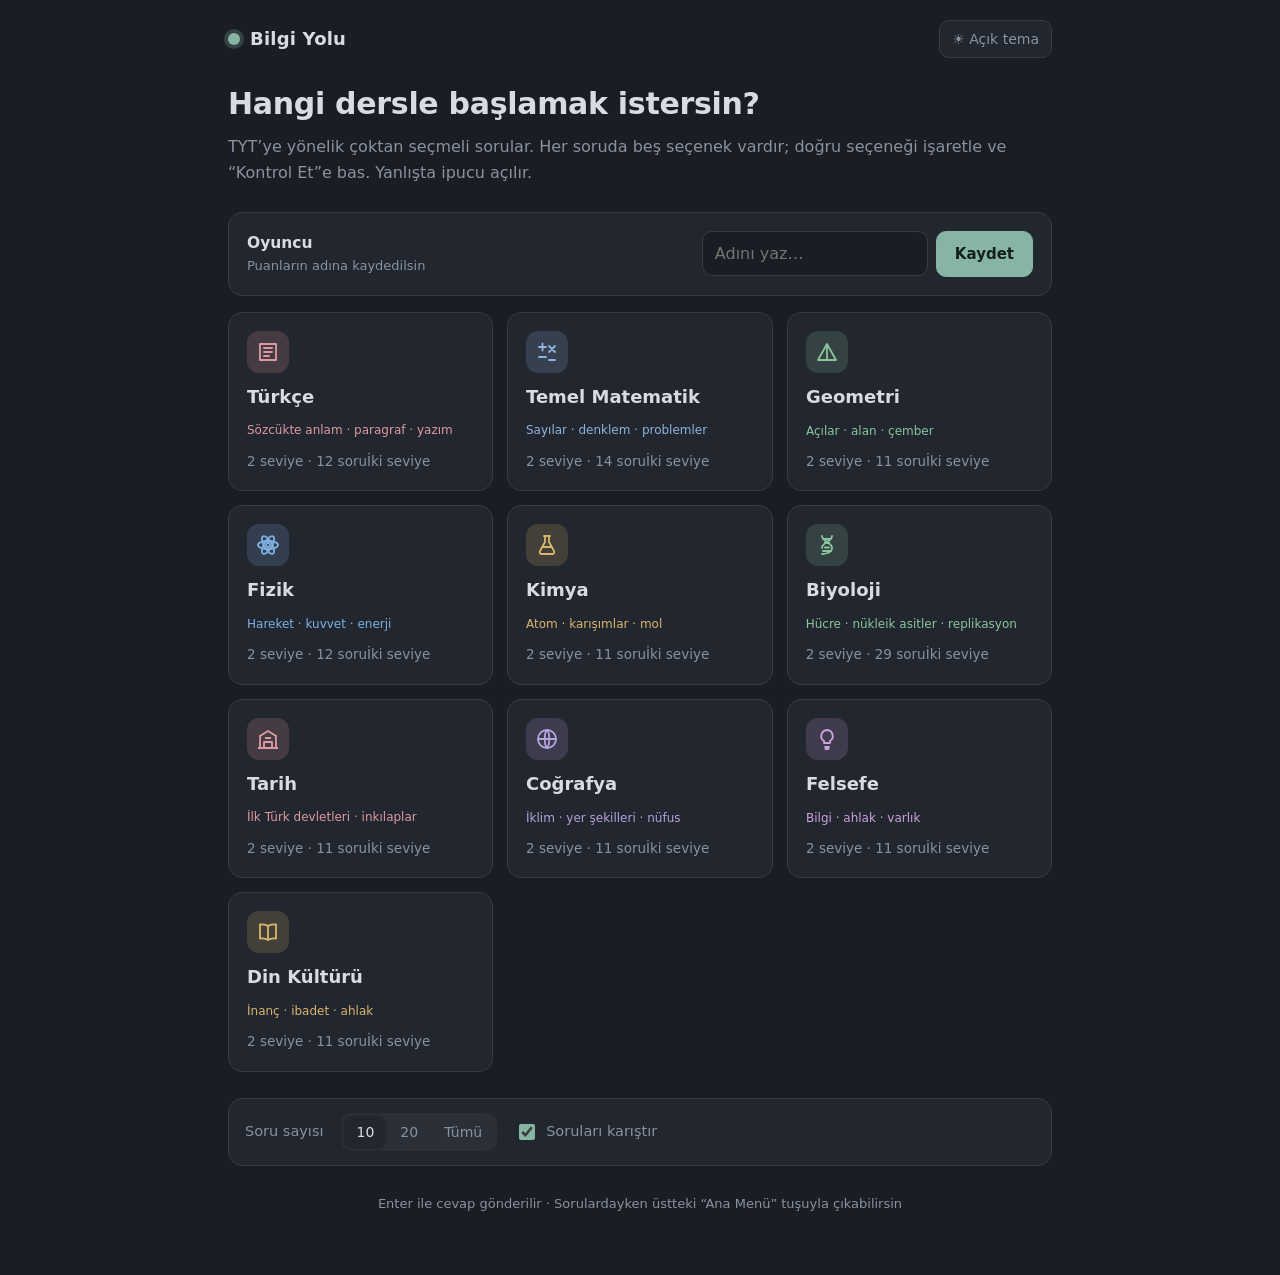
==== commit 50b5950a: "TYT soru bankası: Biyoloji zor seviyeye açık uçlu sorular ve çoklu TYT denemeleri - Siteyi TYT odakl" ====
--- a/index.html
+++ b/index.html
@@ -3,7 +3,7 @@
 <head>
 <meta charset="utf-8">
 <meta name="viewport" content="width=device-width, initial-scale=1">
-<title>Bilgi Yolu – Ders Oyunu</title>
+<title>Bilgi Yolu – TYT Soru Bankası</title>
 <style>
 :root{
   --bg:#1a1d23; --surface:#22262e; --surface2:#2a2f38; --line:#363c47;
@@ -75,6 +75,21 @@
 figure.fig{margin:14px 0 6px;display:flex;justify-content:center;background:var(--surface2);border-radius:12px;padding:12px}
 figure.fig svg{max-width:100%;height:auto;display:block}
 .inputs{display:flex;flex-direction:column;gap:10px;margin-top:16px}
+
+/* çoktan seçmeli şıklar */
+.mc{display:flex;flex-direction:column;gap:10px}
+.mc .opt{display:flex;align-items:flex-start;gap:12px;text-align:left;background:var(--surface2);border:1.5px solid var(--line);border-radius:12px;padding:12px 15px;font-size:16px;line-height:1.5;transition:border-color .15s,background .15s,transform .08s;width:100%}
+.mc .opt:hover{border-color:var(--muted)}
+.mc .opt:active{transform:scale(.99)}
+.mc .opt .ol{flex:0 0 28px;height:28px;border-radius:50%;display:grid;place-items:center;background:var(--surface);border:1.5px solid var(--line);font-weight:700;font-size:14px}
+.mc .opt .ot{flex:1;min-width:0}
+.mc .opt.sel{border-color:var(--accent);background:color-mix(in srgb,var(--accent) 14%,var(--surface2))}
+.mc .opt.sel .ol{background:var(--accent);border-color:var(--accent);color:var(--accent-ink)}
+.mc .opt.ok{border-color:var(--ok);background:var(--ok-bg)}
+.mc .opt.ok .ol{background:var(--ok);border-color:var(--ok);color:var(--accent-ink)}
+.mc .opt.bad{border-color:var(--bad);background:var(--bad-bg)}
+.mc .opt.bad .ol{background:var(--bad);border-color:var(--bad);color:var(--accent-ink)}
+.mc .opt:disabled{cursor:default;opacity:.92}
 .field{display:flex;align-items:center;gap:10px}
 .field label{min-width:0;flex:0 0 auto;max-width:45%;font-size:14.5px;color:var(--muted)}
 .field input,.field textarea{flex:1;min-width:0;background:var(--bg);border:1.5px solid var(--line);border-radius:10px;padding:11px 14px;color:var(--ink);font:inherit;outline:none;transition:border-color .15s,background .15s}
@@ -455,6 +470,7 @@
   var FWORD = [['bolu','/'],['kare','2'],['kup','3'],['kok','sqrt'],['carpi','']];
   function fnorm(s){
     s = lower(String(s));
+    s = s.replace(/_/g,'');
     s = s.replace(/[ışğüöçâîû]/g, function(c){ return MAP[c]; });
     s = s.replace(/π/g,'pi').replace(/θ/g,'theta').replace(/ω/g,'omega').replace(/α/g,'alpha')
          .replace(/τ/g,'tau').replace(/Δ/g,'d').replace(/μ/g,'mu').replace(/λ/g,'lambda');
@@ -511,1890 +527,1004 @@
   }
 };
 
-/* Formül kağıdı çizimleri — gradyanlı, gölgeli vektör illüstrasyonlar (SVG).
-   Her bölüm için ayrı bir çizim üretir; engine'den bağımsızdır. */
-var FSVG = (function(){
-  var t=S.t, l=S.l, p=S.p, dot=S.dot;
-
-  var DEFS =
-    '<defs>'+
-    '<marker id="ar" viewBox="0 0 10 10" refX="9" refY="5" markerWidth="7" markerHeight="7" orient="auto-start-reverse"><path fill="#dfe7f0" d="M0,0 L10,5 L0,10 z"/></marker>'+
-    '<marker id="ara" viewBox="0 0 10 10" refX="9" refY="5" markerWidth="7" markerHeight="7" orient="auto-start-reverse"><path fill="#7fb2e8" d="M0,0 L10,5 L0,10 z"/></marker>'+
-    '<marker id="ar4" viewBox="0 0 10 10" refX="9" refY="5" markerWidth="7" markerHeight="7" orient="auto-start-reverse"><path fill="#de9aa3" d="M0,0 L10,5 L0,10 z"/></marker>'+
-    '<marker id="ar1" viewBox="0 0 10 10" refX="9" refY="5" markerWidth="7" markerHeight="7" orient="auto-start-reverse"><path fill="#8fb4dd" d="M0,0 L10,5 L0,10 z"/></marker>'+
-    '<marker id="ar2" viewBox="0 0 10 10" refX="9" refY="5" markerWidth="7" markerHeight="7" orient="auto-start-reverse"><path fill="#8cc49e" d="M0,0 L10,5 L0,10 z"/></marker>'+
-    '<linearGradient id="gBlue" x1="0" y1="0" x2="0" y2="1"><stop offset="0" stop-color="#aacbf1"/><stop offset="1" stop-color="#5b8fd0"/></linearGradient>'+
-    '<linearGradient id="gRod" x1="0" y1="0" x2="0" y2="1"><stop offset="0" stop-color="#e3eaf3"/><stop offset="1" stop-color="#9aa8ba"/></linearGradient>'+
-    '<linearGradient id="gWheel" x1="0" y1="0" x2="0" y2="1"><stop offset="0" stop-color="#eef3f8"/><stop offset="1" stop-color="#9fb0c4"/></linearGradient>'+
-    '<linearGradient id="gCar" x1="0" y1="0" x2="0" y2="1"><stop offset="0" stop-color="#bcd7f4"/><stop offset="1" stop-color="#5b8fd0"/></linearGradient>'+
-    '<radialGradient id="gBall" cx="35%" cy="30%" r="78%"><stop offset="0" stop-color="#f8cbd1"/><stop offset="1" stop-color="#d87985"/></radialGradient>'+
-    '<radialGradient id="gEarth" cx="35%" cy="28%" r="82%"><stop offset="0" stop-color="#a8d4ff"/><stop offset="55%" stop-color="#4f8fd6"/><stop offset="1" stop-color="#2d5c9b"/></radialGradient>'+
-    '<radialGradient id="gPlanet" cx="35%" cy="28%" r="82%"><stop offset="0" stop-color="#d6e6dc"/><stop offset="1" stop-color="#6f9c86"/></radialGradient>'+
-    '<filter id="soft" x="-40%" y="-40%" width="180%" height="180%"><feDropShadow dx="0" dy="2.5" stdDeviation="2.6" flood-color="#000" flood-opacity="0.24"/></filter>'+
-    '</defs>';
-
-  function wrap(w,h,body){ return '<svg xmlns="http://www.w3.org/2000/svg" viewBox="0 0 '+w+' '+h+'" width="'+w+'" height="'+h+'" role="img">'+DEFS+body+'</svg>'; }
-  function ball(x,y,r,fill){ return '<circle cx="'+x+'" cy="'+y+'" r="'+r+'" fill="'+(fill||'url(#gBall)')+'" filter="url(#soft)"/>'; }
-  function ring(cx,cy,R,sw){ return '<circle cx="'+cx+'" cy="'+cy+'" r="'+R+'" fill="none" stroke="url(#gBlue)" stroke-width="'+(sw||9)+'" opacity="0.9"/>'; }
-
-  /* 1 — çembersel hareket */
-  function circ(){
-    var cx=182, cy=126, R=86, b='';
-    b+=ring(cx,cy,R);
-    b+=dot(cx,cy,4)+t(cx-12,cy+14,'O',{s:13,i:1});
-    b+=l(cx,cy,cx+R,cy,'dash')+t(cx+R/2,cy-10,'r',{i:1,s:12});
-    b+=ball(cx+R,cy,11);
-    b+=l(cx+R,cy-12,cx+R,cy-58,'k4','ar4')+t(cx+R+14,cy-46,'v',{i:1,b:1,c:'t4'});
-    b+=p('M'+(cx+R-26)+','+(cy-40)+' A'+R+','+R+' 0 0 1 '+(cx+R-4)+','+(cy-24),'ink','ar');
-    return wrap(364,216,b);
-  }
-
-  /* 2 — merkezcil ivme yönü */
-  function avgacc(){
-    var cx=150, cy=126, R=84, b='';
-    b+=ring(cx,cy,R);
-    b+=dot(cx,cy,4)+t(cx-12,cy+14,'O',{s:13,i:1});
-    var Ax=cx+R*0.71, Ay=cy+R*0.71;
-    b+=ball(Ax,Ay,11);
-    b+=l(Ax,Ay-12,Ax,Ay-60,'k4','ar4')+t(Ax+14,Ay-50,'v',{i:1,b:1,c:'t4'});
-    b+=l(Ax-10,Ay+8,cx+(Ax-cx)*0.22,cy+(Ay-cy)*0.22,'k2','ar2')+t(Ax+6,Ay+34,'a',{b:1,c:'t2'});
-    return wrap(300,216,b);
-  }
-
-  /* 3 — eğimli viraj */
-  function banked(){
-    var b='';
-    b+=l(24,196,336,196,'thin');
-    b+='<path d="M60,196 L300,196 L300,72 Z" fill="url(#gBlue)" opacity="0.18"/>';
-    b+=l(60,196,300,72,'ink');
-    b+=p('M104,196 A44,44 0 0 0 96,172','ink')+t(116,184,'θ',{i:1,s:13});
-    var ux=0.906, uy=-0.423, px=196, py=128;
-    b+='<g transform="translate('+px+','+py+') rotate(-25)"><rect x="-30" y="-15" width="60" height="30" rx="8" fill="url(#gCar)" filter="url(#soft)"/></g>';
-    var nx=-0.423, ny=-0.906;
-    b+=l(px,py,(px+nx*64).toFixed(1),(py+ny*64).toFixed(1),'k2','ar2')+t((px+nx*78).toFixed(1),(py+ny*78).toFixed(1),'N',{b:1,c:'t2'});
-    b+=l(px,py,px,(py+70),'k4','ar4')+t(px+14,py+66,'mg',{c:'t4'});
-    b+=l(px,py,(px-ux*60).toFixed(1),(py-uy*60).toFixed(1),'k3','ara')+t((px-ux*76).toFixed(1),(py-uy*76-6).toFixed(1),'f_s',{b:1,c:'t3'});
-    return wrap(360,204,b);
-  }
-
-  /* 4 — düşey düzlemde çembersel hareket */
-  function vcircle(){
-    var cx=170, cy=130, R=82, b='';
-    b+=ring(cx,cy,R);
-    b+=l(cx,cy,cx,cy-R,'dash')+t(cx+12,cy-R/2,'r',{i:1,s:12});
-    b+=ball(cx,cy-R,11)+t(cx,cy-R-18,'C',{b:1});
-    b+=ball(cx,cy+R,11)+t(cx,cy+R+22,'F',{b:1});
-    b+=l(cx-14,cy-R+8,cx-14,cy-R+56,'k2','ar2')+t(cx-30,cy-R+40,'T',{b:1,c:'t2'});
-    b+=l(cx+14,cy-R+8,cx+14,cy-R+56,'k4','ar4')+t(cx+30,cy-R+40,'mg',{c:'t4'});
-    b+=l(cx-14,cy+R-8,cx-14,cy+R-56,'k2','ar2')+t(cx-30,cy+R-40,'T',{b:1,c:'t2'});
-    b+=l(cx+14,cy+R+8,cx+14,cy+R+56,'k4','ar4')+t(cx+30,cy+R+40,'mg',{c:'t4'});
-    return wrap(340,272,b);
-  }
-
-  /* 5 — konik sarkaç */
-  function conical(){
-    var px=180, py=42, ang=36*Math.PI/180, L=140, b='';
-    var sx=Math.sin(ang), cs=Math.cos(ang);
-    var bx=px+L*sx, by=py+L*cs, rx=L*sx;
-    b+=l(66,42,294,42,'ink');
-    for(var i=0;i<8;i++) b+=l(72+i*30,42,62+i*30,32,'thin');
-    b+=l(px,py,px,by+28,'dash');
-    b+='<path d="M'+px+','+py+' L'+(px-rx).toFixed(1)+','+by.toFixed(1)+' L'+(px+rx).toFixed(1)+','+by.toFixed(1)+' Z" fill="url(#gBlue)" opacity="0.14"/>';
-    b+='<ellipse cx="'+px+'" cy="'+by.toFixed(1)+'" rx="'+rx.toFixed(1)+'" ry="22" class="dash"/>';
-    b+=l(px,py,bx.toFixed(1),by.toFixed(1),'ink');
-    b+=l(px,by.toFixed(1),bx.toFixed(1),by.toFixed(1),'thin')+t((px+bx)/2,(by-8).toFixed(1),'r',{i:1,s:12});
-    b+=p('M'+px+',66 A24,24 0 0 1 '+(px+24*sx).toFixed(1)+','+(py+24*cs).toFixed(1),'ink')+t(px+20,72,'θ',{i:1,s:12});
-    b+=ball(bx.toFixed(1),by.toFixed(1),11);
-    b+=l(bx.toFixed(1),by.toFixed(1),(bx-64*sx).toFixed(1),(by-64*cs).toFixed(1),'k1','ar1')+t((bx-80*sx).toFixed(1),(by-80*cs-6).toFixed(1),'T',{b:1,c:'t1'});
-    b+=l(bx.toFixed(1),by.toFixed(1),bx.toFixed(1),(by+56).toFixed(1),'k4','ar4')+t((bx+14).toFixed(1),(by+54).toFixed(1),'mg',{c:'t4'});
-    return wrap(360,250,b);
-  }
-
-  /* 6 — dönme ve tork */
-  function torque(){
-    var b='';
-    b+='<path d="M62,168 L82,132 L102,168 Z" fill="url(#gRod)"/>';
-    b+='<rect x="72" y="118" width="244" height="13" rx="6.5" fill="url(#gRod)" filter="url(#soft)"/>';
-    b+=dot(84,124,5)+t(84,186,'O',{b:1});
-    b+=l(84,104,316,104,'dash')+t(200,94,'r',{i:1,s:12});
-    b+=l(84,112,84,98,'thin')+l(316,112,316,98,'thin');
-    b+=l(308,132,308,184,'k4','ar4')+t(322,182,'F',{b:1,c:'t4'});
-    b+=p('M116,72 A64,64 0 0 1 196,68','ink','ar')+t(156,54,'τ',{b:1});
-    return wrap(360,200,b);
-  }
-
-  /* 7 — eylemsizlik momenti */
-  function inertia1(){
-    var b='';
-    b+=l(180,44,180,158,'dash');
-    b+='<rect x="66" y="98" width="228" height="11" rx="5.5" fill="url(#gRod)" filter="url(#soft)"/>';
-    b+=dot(180,104,5)+t(180,132,'eksen',{s:12,c:'mut'});
-    b+=ball(110,104,16)+t(110,104,'m',{s:12,b:1});
-    b+=ball(250,104,16)+t(250,104,'m',{s:12,b:1});
-    b+=l(110,128,180,128,'thin')+t(145,142,'r',{i:1,s:12});
-    b+=l(180,128,250,128,'thin')+t(215,142,'r',{i:1,s:12});
-    return wrap(360,166,b);
-  }
-
-  /* 8 — yuvarlanma */
-  function rolling(){
-    var b='';
-    b+=l(24,192,336,192,'thin');
-    b+=l(24,192,336,60,'ink');
-    var tx=0.5, px=24+312*tx, py=192-132*tx;
-    var nx=-0.39, ny=-0.921, cx=px+nx*46, cy=py+ny*46;
-    b+='<circle cx="'+cx.toFixed(1)+'" cy="'+cy.toFixed(1)+'" r="46" fill="url(#gWheel)" filter="url(#soft)"/>';
-    b+='<circle cx="'+cx.toFixed(1)+'" cy="'+cy.toFixed(1)+'" r="46" fill="none" stroke="#7c8b9e" stroke-width="2"/>';
-    b+='<circle cx="'+cx.toFixed(1)+'" cy="'+cy.toFixed(1)+'" r="30" fill="none" stroke="#aab7c6" stroke-width="1.4" stroke-dasharray="4 4"/>';
-    b+=dot(cx,cy,4);
-    b+=l(cx.toFixed(1),cy.toFixed(1),(cx+34).toFixed(1),(cy+14).toFixed(1),'k4','ar4')+t((cx+40).toFixed(1),(cy+8).toFixed(1),'v',{a:'start',i:1,c:'t4'});
-    b+=p('M'+(cx+30).toFixed(1)+','+(cy-34).toFixed(1)+' A46,46 0 0 1 '+(cx+44).toFixed(1)+','+(cy-14).toFixed(1),'ink','ar')+t((cx+56).toFixed(1),(cy-30).toFixed(1),'ω',{i:1,s:12});
-    return wrap(360,206,b);
-  }
-
-  /* 9 — açısal momentum korunumu */
-  function skater(){
-    var b='';
-    var pose=function(cx,arm,wr){
-      var s='';
-      s+=l(cx-arm,118,cx+arm,118,'ink');
-      s+=ball(cx-arm,118,11)+ball(cx+arm,118,11);
-      s+='<circle cx="'+cx+'" cy="118" r="10" fill="url(#gRod)" filter="url(#soft)"/>';
-      s+=p('M'+(cx-26)+',92 A37,37 0 0 1 '+(cx+26)+',92','sacc','ara');
-      s+=t(cx,80,wr,{s:13,b:1});
-      return s;
-    };
-    b+=pose(98,70,'ω₁');
-    b+=pose(268,30,'ω₂');
-    b+=t(98,164,'Kollar açık',{s:12,c:'mut'});
-    b+=t(268,164,'Kollar kapalı',{s:12,c:'mut'});
-    return wrap(366,184,b);
-  }
-
-  /* 10 — kütle çekimi */
-  function planets(){
-    var b='';
-    b+='<circle cx="112" cy="152" r="46" fill="url(#gPlanet)" filter="url(#soft)"/>';
-    b+='<circle cx="278" cy="152" r="66" fill="url(#gPlanet)" filter="url(#soft)"/>';
-    b+=ball(112,82,10)+t(112,64,'X',{b:1});
-    b+=ball(278,66,10)+t(278,48,'X',{b:1});
-    b+=l(112,152,112,92,'dash')+t(124,120,'r',{i:1,s:12});
-    b+=l(278,152,278,76,'dash')+t(290,112,'2r',{i:1,s:12});
-    b+=t(112,222,'M₁',{b:1});
-    b+=t(278,234,'M₂',{b:1});
-    return wrap(366,248,b);
-  }
-
-  /* 11 — uydu */
-  function earthsat(){
-    var b='', ex=182, ey=150;
-    b+='<ellipse cx="'+ex+'" cy="'+ey+'" rx="162" ry="112" fill="none" class="dash"/>';
-    b+='<circle cx="'+ex+'" cy="'+ey+'" r="54" fill="url(#gEarth)" filter="url(#soft)"/>';
-    var a=-0.62, sx=ex+162*Math.cos(a), sy=ey+112*Math.sin(a);
-    b+=ball(sx.toFixed(1),sy.toFixed(1),10);
-    b+=l(ex,ey,sx.toFixed(1),sy.toFixed(1),'thin')+t((ex+sx)/2+4,(ey+sy)/2+16,'r = R + h',{i:1,s:11});
-    b+=l(sx.toFixed(1),(sy-12).toFixed(1),(sx+44).toFixed(1),(sy-46).toFixed(1),'k4','ar4')+t((sx+52).toFixed(1),(sy-52).toFixed(1),'v',{i:1,c:'t4'});
-    b+=t(ex,ey+4,'M',{b:1,s:15});
-    return wrap(366,286,b);
-  }
-
-  /* 12 — kurtulma hızı */
-  function escape(){
-    var b='', cx=180, cy=210, R=76;
-    b+='<circle cx="'+cx+'" cy="'+cy+'" r="'+R+'" fill="url(#gPlanet)" filter="url(#soft)"/>';
-    b+=t(cx,cy+5,'M',{b:1,s:15});
-    b+=l(cx,cy,cx,cy-R,'ink')+t(cx+12,cy-R/2,'R',{i:1,s:13});
-    b+=ball(cx,cy-R,10);
-    b+=l(cx,cy-R-12,cx,cy-R-72,'k4','ar4')+t(cx+16,cy-R-56,'v_k',{b:1,c:'t4'});
-    b+=l(cx,cy-R-16,cx,cy-R-40,'dash');
-    return wrap(360,300,b);
-  }
-
-  return { circ:circ, avgacc:avgacc, banked:banked, vcircle:vcircle, conical:conical,
-           torque:torque, inertia1:inertia1, rolling:rolling, skater:skater,
-           planets:planets, earthsat:earthsat, escape:escape };
-})();
-window.FSVG = FSVG;
-if(typeof module!=='undefined') module.exports = FSVG;
-
-var BIO = (function(){
-  var t=S.t, l=S.l, c=S.c, r=S.r, p=S.p, q=S.q, W=S.wrap;
-  function nuc(which){
-    var lab = function(k,x,y,name){ return which===k ? q(x,y,'?') : t(x,y,name,{s:13,c:'mut'}); };
-    return W(380,200,
-      c(72,100,28,'f3')+t(72,101,'P',{b:1})+l(100,100,142,95)+
-      p('M185,58 L230,90 L213,142 L157,142 L140,90 Z','f2')+t(185,108,'5C',{s:12,c:'mut'})+
-      l(230,90,268,90)+r(268,62,86,56,'f1',10)+t(311,91,'A/T/G/C',{s:12})+
-      lab(1,72,45,'fosfat')+lab(2,185,172,'şeker')+lab(3,311,40,'baz')+
-      t(190,190,'Bir DNA nükleotidi',{s:12,c:'mut'}));
-  }
-  function ladder(top, bottomQ, title){
-    var n=top.length, w=60*n+80, b='';
-    b+=l(30,40,w-30,40,'k1')+l(30,140,w-30,140,'k4');
-    b+=t(18,40,"5'",{s:12})+t(w-16,40,"3'",{s:12})+t(18,140,"3'",{s:12})+t(w-16,140,"5'",{s:12});
-    for(var i=0;i<n;i++){ var x=70+60*i;
-      b+=l(x,40,x,140,'thin')+r(x-17,52,34,28,'f1',6)+t(x,67,top[i],{b:1});
-      b+=r(x-17,100,34,28,'f4',6)+t(x,115,bottomQ?'?':'',{b:1}); }
-    if(title) b+=t(w/2,166,title,{s:12,c:'mut'});
-    return W(w,176,b);
-  }
-  function transcription(){
-    var s=['T','A','C','G','G','A'], b='', w=60*6+80;
-    b+=t(20,30,'DNA (kalıp)',{a:'start',s:12,c:'mut'})+l(30,48,w-30,48,'k1');
-    for(var i=0;i<6;i++){ var x=70+60*i; b+=r(x-17,58,34,28,'f1',6)+t(x,73,s[i],{b:1})+l(x,90,x,108,'dash')+r(x-17,112,34,28,'f5',6)+t(x,127,'?',{b:1}); }
-    b+=l(30,150,w-30,150,'k5')+t(20,168,'mRNA',{a:'start',s:12,c:'mut'});
-    return W(w,180,b);
-  }
-  function fork(){
-    var b='';
-    b+=l(20,104,200,104,'k1')+l(20,126,200,126,'k4');
-    for(var x=30;x<200;x+=16) b+=l(x,106,x,124,'thin');
-    b+=l(200,104,450,36,'k1')+l(200,126,450,194,'k4');
-    // öncü iplik
-    b+=p('M440,52 L232,108','k2','ar');
-    // kesikli iplik parçaları
-    var seg=function(t1,t2){ var x1=200+250*t1,y1=126+68*t1-15,x2=200+250*t2,y2=126+68*t2-15; return p('M'+x1+','+y1+' L'+x2+','+y2,'k2','ar'); };
-    b+=seg(0.14,0.33)+seg(0.39,0.6)+seg(0.66,0.88);
-    b+=S.dot(200+250*0.36,126+68*0.36-15,5,'acc')+S.dot(200+250*0.63,126+68*0.63-15,5,'acc');
-    b+='<ellipse cx="204" cy="115" rx="16" ry="26" class="f3"/>';
-    b+=c(372,62,13,'f5');
-    b+=q(204,72,'X')+q(320,190,'Y')+q(372,144,'Z')+q(392,30,'W');
-    b+=l(372,155,358,141,'thin')+l(392,41,374,52,'thin');
-    b+=t(470,36,"ana iplik",{a:'end',s:11,c:'mut'})+t(110,150,'Eşlenmemiş DNA',{s:12,c:'mut'});
-    return W(480,206,b);
-  }
-  function organization(hl){
-    var b='', nb=function(n,x,y){ return hl===n? q(x,y,String(n)) : '<circle cx="'+x+'" cy="'+y+'" r="10" class="f5"/>'+t(x,y+1,String(n),{s:12,b:1}); };
-    // kromozom
-    b+='<g transform="translate(62,78)"><rect x="-7" y="-44" width="14" height="88" rx="7" class="f5" transform="rotate(22)"/><rect x="-7" y="-44" width="14" height="88" rx="7" class="f5" transform="rotate(-22)"/></g>';
-    // kromatin iplik + nükleozomlar
-    b+=p('M84,72 C120,40 150,110 190,78 S240,50 262,96 S290,150 300,158','k3');
-    [[124,64],[170,86],[222,64],[270,112]].forEach(function(o){ b+=c(o[0],o[1],9,'f3'); });
-    b+=l(258,98,284,98,'thin')+l(258,126,284,126,'thin');
-    // DNA sarmalı
-    var s1='M300,160', s2='M300,160';
-    for(var x=300;x<=520;x+=5){ var y=Math.sin((x-300)/18)*14; s1+=' L'+x+','+(160+y).toFixed(1); s2+=' L'+x+','+(160-y).toFixed(1); }
-    b+=p(s1,'k1')+p(s2,'k4');
-    for(var x2=309;x2<520;x2+=9){ var y2=Math.sin((x2-300)/18)*14; b+=l(x2,160+y2,x2,160-y2,'thin'); }
-    b+=l(360,130,450,130,'ink')+l(360,124,360,136,'ink')+l(450,124,450,136,'ink');
-    b+=l(300,196,520,196,'ink');
-    b+=l(489,170,489,150,'ink','ar');
-    b+=nb(7,26,40)+l(36,46,52,62,'thin')+l(36,46,70,52,'thin');
-    b+=nb(5,124,30)+l(124,40,124,55,'thin');
-    b+=nb(6,170,124)+l(170,114,166,96,'thin');
-    b+=nb(4,296,112);
-    b+=nb(3,405,112)+nb(2,410,212)+nb(1,489,124);
-    return W(540,226,b);
-  }
-  function meselson(){
-    var b='', xs=[70,180,290], lab=['¹⁵N’li DNA','1. eşlenme','2. eşlenme'];
-    xs.forEach(function(x,i){ b+=p('M'+(x-22)+',30 L'+(x-22)+',160 Q'+x+',190 '+(x+22)+',160 L'+(x+22)+',30','ink')+t(x,202,lab[i],{s:12}); });
-    b+=r(48,136,44,7,'f4',3)+r(158,101,44,7,'f2',3)+q(290,100,'?');
-    [['hafif',68],['ara',104],['ağır',140]].forEach(function(o){ b+=l(330,o[1],350,o[1],'dash')+t(356,o[1],o[0],{a:'start',s:12,c:'mut'}); });
-    b+=t(200,16,'14N ortamında eşlenme',{s:12,c:'mut'});
-    return W(400,214,b);
-  }
-  function mouse(x,dead){
-    return '<ellipse cx="'+x+'" cy="98" rx="26" ry="15" class="f5"/>'+c(x+24,88,10,'f5')+c(x+20,78,5,'f5')+p('M'+(x-26)+',100 q-14,6 -20,-6','k5')+
-      (dead? t(x+27,87,'×',{s:12,b:1}) : S.dot(x+27,86,2));
-  }
-  function griffith(){
-    var b='', L=[['Canlı S',''],['Canlı R',''],['Isıyla','öldürülmüş S'],['Öldürülmüş S','+ canlı R']], R=['Öldü','Yaşadı','Yaşadı','Öldü'];
-    for(var i=0;i<4;i++){ var x=70+135*i; b+=t(x,22,L[i][0],{s:12})+(L[i][1]?t(x,40,L[i][1],{s:12}):'')+mouse(x-6,R[i]==='Öldü')+t(x,140,R[i],{s:12.5,b:1,c:R[i]==='Öldü'?'t4':'t2'})+t(x,158,(i+1)+'. durum',{s:11,c:'mut'}); if(i) b+=l(2+135*i,14,2+135*i,160,'dash'); }
-    return W(545,170,b);
-  }
-  function trna(){
-    var b='';
-    b+=p('M150,20 L150,70','ink')+t(150,12,"amino asit bağlanır (3')",{s:11,c:'mut'});
-    b+=c(92,96,26,'f2')+c(208,96,26,'f2')+p('M130,70 L170,70 L170,130 L130,130 Z','f2');
-    b+=c(150,168,32,'f2');
-    b+=t(132,178,'U',{b:1})+t(150,184,'A',{b:1})+t(168,178,'C',{b:1});
-    b+=t(196,140,'antikodon',{s:11,c:'mut',a:'start'})+l(194,142,176,152,'thin');
-    b+=l(30,222,270,222,'k5');
-    b+=r(104,198,26,24,'f5',5)+r(137,198,26,24,'f5',5)+r(170,198,26,24,'f5',5)+t(117,211,'?',{b:1})+t(150,211,'?',{b:1})+t(183,211,'?',{b:1});
-    b+=t(285,222,'mRNA',{a:'start',s:12,c:'mut'});
-    return W(330,240,b);
-  }
-  function flow(which){
-    var b='', box=function(x,s){ return r(x,32,100,40,'f1',10)+t(x+50,53,s,{b:1}); };
-    b+=box(20,'DNA')+box(190,'mRNA')+box(360,'Protein');
-    b+=l(124,52,184,52,'ink','ar')+l(294,52,354,52,'ink','ar');
-    b+= which===1 ? q(154,30,'1') : t(154,32,'1',{b:1,c:'mut'});
-    b+= which===2 ? q(324,30,'2') : t(324,32,'2',{b:1,c:'mut'});
-    b+=p('M50,30 C40,4 90,4 80,28','ink','ar')+t(65,90,'kendini eşler',{s:11,c:'mut'});
-    return W(480,100,b);
-  }
-  function ribosome(){
-    var b='';
-    b+='<ellipse cx="200" cy="84" rx="120" ry="52" class="f3"/>'+'<ellipse cx="200" cy="160" rx="110" ry="22" class="f3"/>';
-    b+=l(30,146,370,146,'k5');
-    ['A','U','G','U','U','C','G','C','A'].forEach(function(s,i){ b+=t(110+22*i,135,s,{s:12}); });
-    b+=p('M154,126 L154,96 M132,126 L176,126','k2')+p('M220,126 L220,96 M198,126 L242,126','k2');
-    b+=c(154,82,14,'f4')+t(154,83,'Met',{s:10})+c(220,82,14,'f1')+t(220,83,'Phe',{s:10});
-    b+=c(118,62,12,'f4')+l(140,74,128,68,'thin');
-    b+=l(168,82,206,82,'sacc')+q(187,58,'?');
-    b+=t(30,170,'mRNA',{a:'start',s:12,c:'mut'});
-    return W(400,192,b);
-  }
-  function hbonds(){
-    var b='', row=function(y,a1,a2,n){ var s=r(60,y-18,56,36,'f1',8)+t(88,y+1,a1,{b:1})+r(184,y-18,56,36,'f4',8)+t(212,y+1,a2,{b:1});
-      for(var i=0;i<n;i++){ var yy=y-((n-1)*7)+i*14; s+=l(120,yy,180,yy,'dash'); } return s; };
-    b+=row(46,'A','T',2)+row(122,'G','C',3);
-    b+=t(150,170,'kesikli çizgi = hidrojen bağı',{s:12,c:'mut'});
-    return W(300,182,b);
-  }
-  function bars(){
-    var b='', v=[['X',80],['Y',15],['Z',5]];
-    b+=S.axes(50,170,250,150,'RNA tipi','% oran');
-    v.forEach(function(o,i){ var x=85+70*i, h=o[1]*1.6; b+=r(x,170-h,40,h,'f'+(i+1),4)+t(x+20,186,o[0],{b:1})+t(x+20,162-h,'%'+o[1],{s:12}); });
-    return W(320,200,b);
-  }
-  function semicons(){
-    var b='';
-    b+=l(30,60,130,60,'k4')+l(30,90,130,90,'k4')+t(80,112,'Ana DNA',{s:12,c:'mut'});
-    b+=l(150,75,200,40,'ink','ar')+l(150,75,200,110,'ink','ar');
-    b+=l(220,24,340,24,'k4')+l(220,46,340,46,'k1')+t(280,64,'Yavru DNA 1',{s:11,c:'mut'});
-    b+=l(220,104,340,104,'k1')+l(220,126,340,126,'k4')+t(280,144,'Yavru DNA 2',{s:11,c:'mut'});
-    b+=t(190,166,'koyu: eski iplik · açık: yeni iplik',{s:11.5,c:'mut'});
-    return W(370,176,b);
-  }
-  function origins(){
-    var b='';
-    b+=c(100,80,52,'k1')+c(100,80,44,'k4')+'<ellipse cx="100" cy="32" rx="16" ry="9" class="f3"/>'+t(100,152,'Prokaryot',{b:1});
-    b+=l(200,70,450,70,'k1')+l(200,90,450,90,'k4');
-    [250,330,410].forEach(function(x){ b+='<ellipse cx="'+x+'" cy="80" rx="22" ry="15" class="f3"/>'; });
-    b+=t(325,152,'Ökaryot',{b:1})+t(325,120,'sarı balonlar: eşlenmenin başladığı bölgeler',{s:11.5,c:'mut'});
-    return W(470,164,b);
-  }
-  function cell(){
-    var b='';
-    b+='<ellipse cx="200" cy="105" rx="180" ry="88" class="f2"/>'+c(160,100,46,'f5');
-    b+=p('M135,95 q10,-15 20,0 t20,0 t20,0','k4')+p('M140,112 q10,-12 20,0 t20,0','k4');
-    [[260,60],[290,120],[240,150],[320,90],[100,160],[80,70]].forEach(function(o){ b+=S.dot(o[0],o[1],4,'acc'); });
-    b+=q(160,40,'1')+l(160,51,160,58,'thin')+q(330,60,'2')+l(322,68,322,84,'thin');
-    return W(400,210,b);
-  }
-  return {nuc:nuc, ladder:ladder, transcription:transcription, fork:fork, organization:organization, meselson:meselson, griffith:griffith, trna:trna, flow:flow, ribosome:ribosome, hbonds:hbonds, bars:bars, semicons:semicons, origins:origins, cell:cell};
-})();
-
-var Q_BIYOLOJI = [
-{ topic:'Nükleik asitlerin keşfi', q:'Çekirdekten elde ettiği, asit özelliği gösteren maddeye “nüklein” adını veren bilim insanı kimdir?',
-  a:['Miescher','Friedrich Miescher','F. Miescher','Mişer'], hints:['1870’li yıllarda çalışan İsviçreli bir biyokimyacıdır.','Soyadı “M” ile başlar.'], exp:'<b>Friedrich Miescher</b> (1869–1871)' },
-{ topic:'Nükleik asitlerin keşfi', svg:BIO.griffith(), q:'1928’de kapsüllü (S) ve kapsülsüz (R) zatürre bakterileri ile şekildeki deneyi yapan bilim insanı kimdir?',
-  a:['Griffith','Frederick Griffith','F. Griffith','Grifit'], not:['Avery'], hints:['Bu deneyde kapsül özelliğinin aktarıldığı gösterildi ama aktaran madde bulunamadı.','Soyadı “G” ile başlar.'], exp:'<b>Frederick Griffith</b>' },
-{ topic:'Nükleik asitlerin keşfi', svg:BIO.griffith(), q:'Şekildeki 4. durumda fare ölmüştür. Isıyla öldürülmüş S bakterileri ile canlı R bakterileri birlikteyken ne olmuştur?',
-  long:true, keys:[['dönüşüm','transformasyon','dönüştü','dönüşmüş','dönüştürdü','dönüşerek'],['kapsül özelliği','kapsüllü hale','kapsül kazandı','kapsül geçti','aktarıldı','aktarılmış','geçmiş','S bakterisine']],
-  hints:['Ölü S bakterilerinden canlı R bakterilerine bir şey geçti.','R bakterileri kapsül yapabilen hale geldi. Bu olayın adı?'],
-  exp:'Ölü S bakterilerindeki kalıtım maddesi canlı R bakterilerine geçti ve R bakterileri kapsüllü S bakterilerine <b>dönüştü (transformasyon)</b>.' },
-{ topic:'Nükleik asitlerin keşfi', q:'1944’te Griffith deneyini enzimler kullanarak geliştiren ve özelliği aktaran maddenin DNA olduğunu bulan araştırmacılardan birinin adını yazınız.',
-  a:['Avery','Oswald Avery','MacLeod','Colin MacLeod','McCarty','Maclyn McCarty','Avery MacLeod McCarty'], hints:['Üç kişilik bir ekiptir.','Ekip: A…, MacLeod ve McCarty.'], exp:'<b>Avery – MacLeod – McCarty</b>' },
-{ topic:'Nükleik asitlerin keşfi', q:'DNA’nın X ışını fotoğrafını (Photo 51) elde eden bilim insanlarından birini yazınız.',
-  a:['Rosalind Franklin','Franklin','Maurice Wilkins','Wilkins'], not:['Watson','Crick'], hints:['Fotoğraf, onun izni olmadan Watson’a gösterildi.','Bir kadın bilim insanı: Rosalind …'], exp:'<b>Rosalind Franklin</b> ve <b>Maurice Wilkins</b> (1951)' },
-{ topic:'Nükleik asitlerin keşfi', q:'1953’te DNA’nın çift sarmal yapısını modelleyen bilim insanlarından birinin adını yazınız.',
-  a:['Watson','James Watson','Crick','Francis Crick','Watson ve Crick','Watson Crick'], not:['Franklin','Wilkins'], hints:['1962’de Nobel Ödülü’nü Wilkins ile paylaştılar.','İki kişidir: W… ve C…'], exp:'<b>James Watson</b> ve <b>Francis Crick</b>' },
-{ topic:'Bilimin doğası', q:'Nükleik asitlerin keşif sürecinden çıkarılabilecek, bilimin doğasına ait bir özellik yazınız.',
-  long:true, keys:[['değişebilir','değişir','değişken','kesin değil','mutlak değil','sorgulanabilir','gelişir'],['gözlem','deney'],['etkilen','birbirinin çalışma','birikimli','birikim','iş birliği','işbirliği','önceki çalışma'],['teknoloji','toplum'],['etik']],
-  hints:['Bilgi zamanla yenilendi; Griffith’in sorusunu Avery cevapladı.','Franklin’in fotoğrafının izinsiz paylaşılması hangi kavramla ilgili?','Deney, gözlem, etik, değişebilirlik… bunlardan biriyle cümle kur.'],
-  exp:'Bilimsel bilgi değişebilir · Bilimde gözlem ve deneyler yoluyla çıkarımlar elde edilir · Bilim insanları birbirlerinin çalışmalarından etkilenir · Bilim, toplum ve teknoloji arasında ayrılmaz bir ilişki vardır · Bilimde etik dışı süreçler yaşanabilir.' },
-{ topic:'Nükleotit', svg:BIO.nuc(1), q:'Şekildeki DNA nükleotidinde “?” ile gösterilen yapı nedir?',
-  a:['Fosfat','fosfat grubu','fosforik asit','P'], not:['şeker','baz'], hints:['Nükleotitleri birbirine bağlayan omurgada şekerle birlikte bulunur.','İçinde “P” elementi vardır.'], exp:'<b>Fosfat grubu</b>' },
-{ topic:'Nükleotit', svg:BIO.nuc(2), q:'Şekildeki DNA nükleotidinde “?” ile gösterilen 5 karbonlu şekerin adı nedir?',
-  a:['Deoksiriboz','deoksiriboz şekeri','dezoksiriboz'], not:['riboz','glikoz'], hints:['RNA’daki şekerden bir oksijen eksiktir.','DNA’nın açık adındaki “D…” harfi bu şekerden gelir.'], exp:'<b>Deoksiriboz</b>' },
-{ topic:'Nükleotit', svg:BIO.nuc(3), q:'Şekilde “?” ile gösterilen ve A, T, G, C harfleriyle ifade edilen yapıya ne ad verilir?',
-  a:['Azotlu organik baz','azotlu baz','organik baz','baz','nükleobaz'], not:['fosfat','şeker'], hints:['Adenin, timin, guanin ve sitozin bu gruptadır.','İçinde azot (N) bulunur.'], exp:'<b>Azotlu organik baz</b>' },
-{ topic:'DNA – RNA', q:'RNA nükleotitlerinde bulunan 5 karbonlu şekerin adı nedir?',
-  a:['Riboz'], not:['deoksiriboz','glikoz'], hints:['DNA’daki şekerin oksijen eksiği olmayan hali.','“RNA” kısaltmasındaki “R” bu şekerden gelir.'], exp:'<b>Riboz</b>' },
-{ topic:'DNA – RNA', q:'RNA’da timin bazı yerine hangi baz bulunur?',
-  a:['Urasil','U'], not:['timin','adenin','guanin','sitozin'], hints:['Sadece RNA’ya özgü bir bazdır.','“U” harfiyle gösterilir.'], exp:'<b>Urasil (U)</b>' },
-{ topic:'DNA – RNA', q:'DNA ve RNA’nın ortak özelliklerinden birini yazınız.',
-  long:true, keys:[['fosfat'],['adenin','guanin','sitozin','A G C'],['nükleotit','nükleotid'],['protein sentezi','protein sentezinde'],['fosfodiester','fosfat ester','ester bağ'],['hücrede bulunur','tüm canlılarda','bütün canlılarda']],
-  hints:['İkisi de aynı tür yapı birimlerinden oluşur.','Her ikisinde de ortak bulunan bazlar ve gruplar var: fosfat, adenin, guanin, sitozin…'],
-  exp:'Her ikisi de nükleotitlerden oluşur · fosfat ve A, G, C bazlarını içerir · fosfodiester (fosfat ester) bağları bulundurur · protein sentezinde görevlidir.' },
-{ topic:'DNA – RNA', q:'DNA ile RNA arasındaki farklardan birini yazınız.',
-  long:true, keys:[['çift','tek','sarmal','zincir','iplik'],['deoksiriboz','riboz'],['timin','urasil'],['çekirdek','sitoplazma'],['kendini eşler','eşlenir','replikasyon']],
-  hints:['Zincir sayısını düşün.','Şeker çeşidi ya da bazlardan birini karşılaştırabilirsin.'],
-  exp:'DNA çift, RNA tek zincirlidir · DNA’da deoksiriboz, RNA’da riboz bulunur · DNA’da timin, RNA’da urasil bulunur.' },
-{ topic:'DNA yapısı', svg:BIO.ladder(['A','T','G','C','G','T'],true,'Üstteki zincire göre alttaki zinciri yaz'), q:'Şekildeki DNA’nın üst zinciri ATGCGT ise alttaki tamamlayıcı zincirin baz dizilimi nedir?',
-  strict:true, a:['TACGCA'], hints:['A’nın karşısına T, G’nin karşısına C gelir.','İlk iki baz “TA…” ile başlar.'], exp:'<b>TACGCA</b> (A–T, G–C eşleşmesi)' },
-{ topic:'DNA yapısı', svg:BIO.hbonds(), q:'Bir DNA molekülünde 10 adet A–T ve 5 adet G–C baz çifti varsa toplam kaç hidrojen bağı bulunur?',
-  num:35, hints:['Şekle bak: A–T arasında 2, G–C arasında 3 hidrojen bağı vardır.','10×2 + 5×3 = ?'], exp:'10×2 + 5×3 = <b>35</b> hidrojen bağı' },
-{ topic:'DNA yapısı', q:'100 nükleotitlik çift zincirli bir DNA’da 30 adenin varsa kaç guanin vardır?',
-  num:20, hints:['A sayısı = T sayısı, G sayısı = C sayısıdır.','A + T = 60 ise G + C = 40.'], exp:'A=T=30 → G+C=40 → G = <b>20</b>' },
-{ topic:'RNA tipleri', q:'Protein sentezi için DNA’dan kopyalanan şifreleri (kodonları) ribozoma taşıyan RNA çeşidi hangisidir?',
-  a:['mRNA','mesajcı RNA','elçi RNA','haberci RNA'], not:['tRNA','rRNA'], hints:['Adı “mesaj” kelimesinden gelir.','Kısaltması m harfiyle başlar.'], exp:'<b>mRNA</b> (mesajcı RNA)' },
-{ topic:'RNA tipleri', q:'Antikodonları ile amino asitleri ribozoma taşıyan RNA çeşidi hangisidir?',
-  a:['tRNA','taşıyıcı RNA','transfer RNA'], not:['mRNA','rRNA'], hints:['Adı “taşımak” ile ilgilidir.','Yonca yaprağı şeklindedir.'], exp:'<b>tRNA</b> (taşıyıcı RNA)' },
-{ topic:'RNA tipleri', svg:BIO.bars(), q:'Grafikte hücrede bulunma oranları verilen RNA tiplerinden X hangisidir?',
-  note:'Bilgi: Bu RNA ribozomun alt birimlerini oluşturur.',
-  a:['rRNA','ribozomal RNA'], not:['mRNA','tRNA'], hints:['Sıralama: rRNA > tRNA > mRNA','En çok bulunan RNA ribozomun yapısına katılır.'], exp:'<b>X = rRNA</b> (rRNA > tRNA > mRNA)' },
-{ topic:'RNA tipleri', svg:BIO.bars(), q:'Grafiğe göre hücrede en az bulunan Z hangi RNA tipidir?',
-  a:['mRNA','mesajcı RNA','elçi RNA'], not:['tRNA','rRNA'], hints:['Sıralama: rRNA > tRNA > mRNA','Ömrü kısadır; şifreyi taşıdıktan sonra yıkılır.'], exp:'<b>Z = mRNA</b>' },
-{ topic:'DNA replikasyonu', svg:BIO.fork(), q:'Şekildeki replikasyon çatalında X ile gösterilen, DNA’nın iki zinciri arasındaki hidrojen bağlarını kıran enzim hangisidir?',
-  a:['Helikaz','helikaz enzimi'], not:['ligaz','polimeraz','primaz'], hints:['Fermuar gibi DNA’yı açar.','Adı “helix” (sarmal) kelimesinden gelir.'], exp:'<b>Helikaz</b>' },
-{ topic:'DNA replikasyonu', svg:BIO.fork(), q:'Şekilde Y ile gösterilen, kesintili sentezlenen kısa DNA parçalarına ne ad verilir?',
-  a:['Okazaki parçaları','okazaki','okazaki parçacıkları','okazaki fragmentleri'], hints:['Bu parçaları keşfeden Japon bilim insanının adını taşır.','“O” harfiyle başlar.'], exp:'<b>Okazaki parçaları</b>' },
-{ topic:'DNA replikasyonu', svg:BIO.fork(), q:'Şekilde Z noktalarında Okazaki parçaları arasında fosfodiester bağı kurarak onları birleştiren enzim hangisidir?',
-  a:['DNA ligaz','ligaz'], not:['helikaz','polimeraz'], hints:['Adı Latince “bağlamak” (ligare) kelimesinden gelir.','Sonu “-gaz” ile biter.'], exp:'<b>DNA ligaz</b>' },
-{ topic:'DNA replikasyonu', svg:BIO.fork(), q:'Şekilde W ile gösterilen, kalıp zincire bakarak yeni nükleotitleri ekleyen enzim hangisidir?',
-  a:['DNA polimeraz','polimeraz'], not:['RNA polimeraz','helikaz','ligaz'], hints:['“Polimer” yapan enzim.','DNA … (iki kelime)'], exp:'<b>DNA polimeraz</b>' },
-{ topic:'DNA replikasyonu', svg:BIO.semicons(), q:'Şekilde her yavru DNA’da bir eski bir yeni zincir bulunmaktadır. Bu eşlenme modeline ne ad verilir?',
-  a:['Yarı korunumlu','yarı korunumlu eşlenme','semikonservatif','yarı korunumlu replikasyon','yarı koruyucu'], not:['korunumlu','dağınık'], hints:['Ana DNA’nın yarısı korunuyor.','“Yarı …” diye başlar.'], exp:'<b>Yarı korunumlu (semikonservatif)</b> eşlenme' },
-{ topic:'DNA replikasyonu', svg:BIO.meselson(), q:'Meselson–Stahl deneyinde ¹⁵N’li DNA, ¹⁴N ortamında iki kez eşlendiğinde 3. tüpte hangi bantlar görülür?',
-  all:[['ara','orta','hibrit','ortada'],['hafif','üst','üstte','yukarı']], hints:['Yarı korunumlu modele göre 2. eşlenmede 4 DNA’nın 2’si hibrit olur.','Diğer ikisi tamamen ¹⁴N’lidir. İki bant yaz.'], exp:'<b>Ara (hibrit) ve hafif</b> bantlar (yarı yarıya)' },
-{ topic:'DNA replikasyonu', svg:BIO.origins(), q:'Şekle göre prokaryot ve ökaryot DNA replikasyonu arasındaki farklardan birini yazınız.',
-  long:true, keys:[['orijin','başlangıç','köken','başladığı'],['sitoplazma','çekirdek'],['halkasal','dairesel','doğrusal']],
-  hints:['Sarı balonların sayısına bak.','Ayrıca replikasyonun hücrede gerçekleştiği yeri de yazabilirsin.'],
-  exp:'Prokaryotlarda tek, ökaryotlarda birden fazla replikasyon orijini bulunur · Prokaryot replikasyonu sitoplazmada, ökaryotlarınki çekirdekte gerçekleşir.' },
-{ topic:'DNA replikasyonu', q:'Prokaryot hücrelerde DNA replikasyonu hücrenin neresinde gerçekleşir?',
-  a:['Sitoplazma','sitoplazmada','stoplazma'], not:['çekirdek'], hints:['Prokaryotlarda çekirdek zarı yoktur.','Hücre zarı ile çevrili sıvı ortam.'], exp:'<b>Sitoplazmada</b>' },
-{ topic:'Genetik materyal', svg:BIO.organization(1), q:'Genetik materyalin organizasyonunda 1 numara ile gösterilen, DNA’nın en küçük yapı birimi nedir?',
-  a:['Nükleotit','nükleotid','nukleotit'], not:['gen','histon'], hints:['Fosfat + şeker + bazdan oluşur.','“N” ile başlar.'], exp:'1: <b>Nükleotit</b> · 2: DNA zinciri · 3: Gen · 4: Kromatin parçası (nükleozom) · 5: Histon proteini · 6: Kromatin iplik · 7: Kardeş kromatitler' },
-{ topic:'Genetik materyal', svg:BIO.organization(3), q:'Şekilde 3 numara ile gösterilen, protein sentezi için anlamlı şifre veren DNA bölümüne ne denir?',
-  a:['Gen'], not:['kromozom','histon'], hints:['Kalıtsal özellikleri belirleyen birimdir.','Üç harfli bir kelime.'], exp:'3: <b>Gen</b>' },
-{ topic:'Genetik materyal', q:'Şekildeki genetik materyalde gen uzunluğu her zaman aynı mıdır?',
-  svg:BIO.organization(3), a:['Hayır','değişir','değişken','aynı değil','farklıdır','farklı','hayır değişir'], not:['evet','aynıdır','sabittir'], hints:['Her protein aynı uzunlukta mı?','Protein sentezi için anlamlı şifre veren kısım gendir; şifre uzunluğu proteine göre değişir.'], exp:'<b>Hayır</b>, gen uzunluğu değişir. Protein sentezi için anlamlı şifre veren kısımlar gendir.' },
-{ topic:'Genetik materyal', svg:BIO.organization(5), q:'Şekilde 5 numara ile gösterilen, DNA’nın etrafına sarıldığı proteinler nedir?',
-  a:['Histon','histon proteini','histonlar'], not:['nükleozom','gen'], hints:['DNA bu proteinlerin etrafına makaraya sarılan ip gibi dolanır.','“H” ile başlar.'], exp:'5: <b>Histon proteini</b>' },
-{ topic:'Genetik materyal', svg:BIO.organization(7), q:'Şekilde 7 numara ile gösterilen, eşlenmiş kromozomun birbirinin aynısı olan iki kolunun adı nedir?',
-  a:['Kardeş kromatit','kardeş kromatitler','kromatit','kromatitler'], not:['homolog'], hints:['Eşlenme sonucu oluşan özdeş kopyalardır.','“Kardeş …”'], exp:'7: <b>Eşlenmiş kromozomun kardeş kromatitleri</b>' },
-{ topic:'Protein sentezi', svg:BIO.flow(1), q:'Şekilde 1 numara ile gösterilen, DNA’dan mRNA sentezlenmesi olayına ne ad verilir?',
-  a:['Transkripsiyon','yazılım','RNA sentezi'], not:['translasyon','replikasyon'], hints:['Türkçesi “yazılım”dır.','“Trans…” ile başlar, “kopyalamak” anlamına gelir.'], exp:'<b>Transkripsiyon</b> (yazılım)' },
-{ topic:'Protein sentezi', svg:BIO.flow(2), q:'Şekilde 2 numara ile gösterilen, mRNA’daki şifreye göre protein sentezlenmesi olayına ne ad verilir?',
-  a:['Translasyon','çeviri','protein sentezi'], not:['transkripsiyon','replikasyon'], hints:['Türkçesi “çeviri”dir.','Ribozomda gerçekleşir; “Trans…” ile başlar.'], exp:'<b>Translasyon</b> (çeviri)' },
-{ topic:'Protein sentezi', svg:BIO.transcription(), q:'Kalıp DNA zinciri TACGGA ise bu zincirden sentezlenen mRNA’nın baz dizilimi nedir?',
-  strict:true, a:['AUGCCU'], hints:['RNA’da timin yerine urasil (U) bulunur.','A’nın karşısına U, T’nin karşısına A gelir; dizi “AUG…” ile başlar.'], exp:'<b>AUGCCU</b>' },
-{ topic:'Protein sentezi', q:'mRNA üzerinde bir amino asidi şifreleyen üçlü baz dizisine (kodona) kaç nükleotit vardır?',
-  num:3, a:['üç'], hints:['“Üçlü şifre” olarak da adlandırılır.'], exp:'<b>3</b> nükleotit' },
-{ topic:'Protein sentezi', svg:BIO.trna(), q:'Şekildeki tRNA’nın antikodonu UAC’dir. Bu antikodonun eşleştiği mRNA kodonu nedir?',
-  strict:true, a:['AUG'], hints:['Antikodon ile kodon tamamlayıcıdır (A–U, G–C).','Bu kodon aynı zamanda başlangıç kodonudur.'], exp:'<b>AUG</b> (başlangıç kodonu)' },
-{ topic:'Protein sentezi', svg:BIO.trna(), q:'AUG başlangıç kodonuna karşılık gelen, şekildeki tRNA’nın taşıdığı amino asit hangisidir?',
-  a:['Metiyonin','metionin','Met'], hints:['Protein sentezi her zaman bu amino asitle başlar.','Kısaltması “Met”.'], exp:'<b>Metiyonin</b>' },
-{ topic:'Protein sentezi', svg:BIO.ribosome(), q:'Şekilde ribozomda “?” ile gösterilen, iki amino asit arasında kurulan bağın adı nedir?',
-  a:['Peptit bağı','peptid bağı','peptit'], not:['hidrojen bağı','fosfodiester','glikozit'], hints:['Amino asitler arasında su çıkışıyla kurulur.','Proteinlere “polipeptit” de denir.'], exp:'<b>Peptit bağı</b>' },
-{ topic:'Protein sentezi', q:'DNA üzerindeki genden RNA sentezlenmesini sağlayan enzim hangisidir?',
-  a:['RNA polimeraz','rna polimeraz enzimi'], not:['DNA polimeraz','ligaz','helikaz'], hints:['Replikasyondaki DNA polimerazın RNA için olan karşılığı.','“RNA …” (iki kelime)'], exp:'<b>RNA polimeraz</b>' },
-{ topic:'Protein sentezi', svg:BIO.cell(), q:'Ökaryot hücrede transkripsiyon, şekildeki 1 numaralı yapıda gerçekleşir. Bu yapının adı nedir?',
-  a:['Çekirdek','nükleus','cekirdek'], not:['ribozom','sitoplazma'], hints:['DNA’nın bulunduğu, zarla çevrili bölüm.','Hücrenin yönetim merkezi.'], exp:'<b>Çekirdek</b>' },
-{ topic:'Protein sentezi', svg:BIO.cell(), q:'Şekilde 2 numara ile gösterilen, translasyonun gerçekleştiği küçük organel hangisidir?',
-  a:['Ribozom','ribozomlar'], not:['lizozom','çekirdek','mitokondri'], hints:['Zarsız, çok küçük bir organeldir; rRNA ve proteinden oluşur.','“R” ile başlar.'], exp:'<b>Ribozom</b>' }
-];
-
-/* Zor seviye: nükleik asitler · replikasyon · protein sentezi (çizimli, açık uçlu, yazı toleranslı) */
-var BIOZ = (function(){
-  var t=S.t, l=S.l, c=S.c, r=S.r, p=S.p, q=S.q, W=S.wrap;
-  function seq(){
-    var b='', s=['A','T','G','C','C','A'];
-    b+=t(16,18,'KALIP DNA (soldan sağa okunur)',{a:'start',s:12,c:'mut'});
-    for(var i=0;i<6;i++) b+=r(24+58*i,28,44,28,'f1',6)+t(46+58*i,43,s[i],{b:1});
-    b+=t(16,84,'Sentezlenen mRNA',{a:'start',s:12,c:'mut'});
-    for(var j=0;j<6;j++) b+=r(24+58*j,94,44,28,'f5',6)+q(46+58*j,108,'?');
-    return W(380,132,b);
-  }
-  function gel(){
-    var b='';
-    b+=t(16,18,'Meselson–Stahl deneyi · ¹⁴N ortamında 1. eşlenme',{a:'start',s:12,c:'mut'});
-    b+='<rect x="40" y="30" width="80" height="150" rx="8" class="f5"/>';
-    b+=l(80,44,80,150,'thin');
-    [['ağır (¹⁵N)',58],['ara / hibrit',105],['hafif (¹⁴N)',150]].forEach(function(o){
-      b+=l(28,o[1],44,o[1],'dash')+t(130,o[1],o[0],{a:'start',s:12,c:'mut'});
-    });
-    b+=t(80,196,'deney tüpü',{s:11,c:'mut'});
-    b+=t(16,216,'1. eşlenme sonunda kaç bant oluşur, hangi yoğunlukta bulunur?',{a:'start',s:12.5,c:'mut'});
-    return W(420,228,b);
-  }
-  function cen(){
-    var b='';
-    b+=l(30,110,470,110,'dash')+t(466,100,'metafaz plak',{a:'end',s:11,c:'mut'});
-    for(var i=0;i<6;i++){ var x=78+62*i;
-      b+=l(x-13,50,x+13,96,'k1')+l(x+13,50,x-13,96,'k4');
-      b+=c(x,73,5,'f3');
-    }
-    b+=t(16,26,'2n = 6 kromozomlu hücre · mitoz metafazı',{a:'start',s:12,c:'mut'});
-    return W(480,126,b);
-  }
-  function kod(){
-    var b='', cod=['AUG','UAC','GGA','UAA'];
-    b+=t(16,18,'Ribozomda okunan kodonlar (soldan sağa)',{a:'start',s:12,c:'mut'});
-    for(var i=0;i<4;i++) b+=r(24+96*i,30,80,30,'f1',6)+t(64+96*i,45,cod[i],{b:1});
-    b+=t(16,92,'tRNA antikodonları (kodonların karşısına yaz)',{a:'start',s:12,c:'mut'});
-    for(var j=0;j<4;j++) b+=r(24+96*j,102,80,30,'f5',6)+t(64+96*j,117,'?',{b:1});
-    b+=t(16,156,'Okunan kodon sayısı 4’tür; polipeptitte kaç amino asit bulunur?',{a:'start',s:12,c:'mut'});
-    return W(420,170,b);
-  }
-  function enzim(){
-    var b='';
-    b+=t(16,18,'Replikasyon çatalı',{a:'start',s:12,c:'mut'});
-    b+=l(20,92,168,92,'k1')+l(20,112,168,112,'k4');
-    for(var x=30;x<168;x+=16) b+=l(x,94,x,110,'thin');
-    b+=l(168,92,438,42,'k1');
-    b+=l(168,112,438,178,'k4');
-    b+='<ellipse cx="172" cy="102" rx="14" ry="24" class="f3"/>';
-    b+=p('M424,58 L184,96','k2','ar');
-    var seg=function(t1,t2){ var x1=168+270*t1,y1=112+66*t1-14,x2=168+270*t2,y2=112+66*t2-14; return p('M'+x1+','+y1+' L'+x2+','+y2,'k2','ar'); };
-    b+=seg(0.10,0.30)+seg(0.38,0.60)+seg(0.68,0.90);
-    b+=S.dot(168+270*0.34,112+66*0.34-14,5,'acc')+S.dot(168+270*0.64,112+66*0.64-14,5,'acc');
-    b+=q(172,58,'A')+l(172,69,172,80,'thin');
-    b+=q(300,38,'B')+l(295,48,270,78,'thin');
-    b+=q(210,152,'C')+l(220,143,252,126,'thin');
-    b+=q(320,152,'D')+l(314,143,302,138,'thin');
-    b+=t(470,34,'öncü (sürekli) iplik',{a:'end',s:11,c:'mut'});
-    b+=t(96,138,'kalıp DNA',{s:11.5,c:'mut'});
-    return W(480,196,b);
-  }
-  function dnarna(){
-    var b='', s1='M40,60', s2='M40,60';
-    for(var x=40;x<=220;x+=5){ var y=Math.sin((x-40)/16)*13; s1+=' L'+x+','+(60+y).toFixed(1); s2+=' L'+x+','+(60-y).toFixed(1); }
-    b+=p(s1,'k1')+p(s2,'k4');
-    for(var x2=49;x2<220;x2+=9){ var y2=Math.sin((x2-40)/16)*13; b+=l(x2,60+y2,x2,60-y2,'thin'); }
-    b+=t(130,110,'DNA (çift sarmal)',{s:12,c:'mut'});
-    var s3='M300,60';
-    for(var x3=300;x3<=470;x3+=5){ var y3=Math.sin((x3-300)/16)*13; s3+=' L'+x3+','+(60+y3).toFixed(1); }
-    b+=p(s3,'k2');
-    b+=t(385,110,'RNA (tek zincir)',{s:12,c:'mut'});
-    b+=t(260,60,'|',{s:26,c:'mut'});
-    return W(510,126,b);
-  }
-  function rnabar(){
-    var b='', v=[['rRNA',80],['tRNA',15],['mRNA',5]];
-    b+=S.axes(50,170,260,150,'RNA tipi','oran (%)');
-    v.forEach(function(o,i){ var x=85+80*i, h=o[1]*1.6; b+=r(x,170-h,44,h,'f'+(i+1),4)+t(x+22,186,o[0],{b:1})+t(x+22,160-h,'%'+o[1],{s:12}); });
-    return W(340,200,b);
-  }
-  function codtable(){
-    var rows=[['AUG','Metiyonin (Met)'],['UUU','Fenilalanin (Phe)'],['GGU','Glisin (Gli)'],['UAA','DUR (stop)']];
-    var b='';
-    b+=t(16,18,'Kodon tablosu (kısaltılmış)',{a:'start',s:12,c:'mut'});
-    b+=r(20,32,150,26,'f1',4)+t(95,45,'Kodon',{b:1});
-    b+=r(174,32,220,26,'f3',4)+t(284,45,'Amino asit',{b:1});
-    rows.forEach(function(o,i){ var y=58+28*i;
-      b+=r(20,y,150,26,'f5',0)+t(95,y+13,o[0],{b:1});
-      b+=r(174,y,220,26,'f5',0)+t(284,y+13,o[1],{s:12.5});
-    });
-    return W(410,180,b);
-  }
-  return {seq:seq, gel:gel, cen:cen, kod:kod, enzim:enzim, dnarna:dnarna, rnabar:rnabar, codtable:codtable};
-})();
-
-var Q_BIYOLOJI_ZOR = [
-{ topic:'Zor · Transkripsiyon', svg:BIOZ.seq(), q:'Şekildeki kalıp DNA zincirinden sentezlenen mRNA’nın baz dizilimini yazınız.',
-  strict:true, a:['UACGGU','UAC GGU'], hints:['RNA’da timin yerine urasil (U) bulunur.','A’nın karşısına U, T’nin karşısına A, G’nin karşısına C gelir.','Dizi “UAC…” ile başlar; toplam altı baz yaz.'], exp:'Kalıp DNA: ATGCCA → mRNA: <b>UACGGU</b> (A–U, T–A, G–C, C–G)' },
-
-{ topic:'Zor · Yarı korunumlu eşlenme', svg:BIOZ.gel(), q:'Meselson–Stahl deneyinde ¹⁵N’li (ağır) DNA, ¹⁴N ortamında bir kez eşlenmiştir. Deney tüpünde kaç bant oluşur ve bu bant(lar) hangi yoğunlukta bulunur?',
-  all:[['tek','bir bant','1 bant','yalnız bir'],['ara','hibrit','orta','ortada']], hints:['Yarı korunumlu modele göre her yavru DNA’da bir eski (¹⁵N), bir yeni (¹⁴N) iplik vardır.','Tüm yavru DNA’lar aynı yoğunluğa sahiptir.','“Tek bant” ve “ara (hibrit)” ifadelerini birlikte kullan.'], exp:'<b>Tek bant</b> oluşur ve bu bant <b>ara (hibrit)</b> yoğunluktadır; çünkü her yavru DNA bir ağır (¹⁵N) bir hafif (¹⁴N) iplikten oluşur.' },
-
-{ topic:'Zor · Hücre döngüsü', svg:BIOZ.cen(), q:'Şekildeki hücre (2n = 6) mitoz bölünmenin metafazındadır. Bu hücrede kaç kromozom, kaç kromatit ve kaç DNA molekülü bulunur?',
-  type:'parts', parts:[
-    {label:'Kromozom sayısı:', num:6},
-    {label:'Kromatit sayısı:', num:12},
-    {label:'DNA molekülü sayısı:', num:12}], hints:['Metafazda her kromozom iki kromatitlidir.','Kromozom sayısı tür için sabittir (2n = 6).','Kromatit = 2 × kromozom; DNA molekülü sayısı = kromatit sayısı.'], exp:'<b>6 kromozom · 12 kromatit · 12 DNA molekülü</b>' },
-
-{ topic:'Zor · Şifre–antikodon', svg:BIOZ.kod(), q:'Şekilde ribozomda okunan dört kodon verilmiştir. Bu dizideki her kodonun karşısına gelecek tRNA antikodonlarını sırasıyla yazınız.',
-  type:'parts', parts:[
-    {label:'1. antikodon:', strict:true, a:['UAC']},
-    {label:'2. antikodon:', strict:true, a:['AUG']},
-    {label:'3. antikodon:', strict:true, a:['CCU']},
-    {label:'4. antikodon:', strict:true, a:['AUU']}], hints:['Antikodon, kodonun tamamlayıcısıdır (A–U, G–C).','AUG’un karşısına UAC, UAA’nın karşısına AUU gelir.','Sıra: UAC · AUG · CCU · AUU.'], exp:'Kodon → antikodon: AUG→<b>UAC</b> · UAC→<b>AUG</b> · GGA→<b>CCU</b> · UAA→<b>AUU</b>' },
-
-{ topic:'Zor · Protein sentezi', svg:BIOZ.kod(), q:'Şekildeki dört kodon okunduktan sonra ribozomda sentezlenen polipeptitte kaç amino asit bulunur?',
-  num:3, hints:['UAA bir durdurucu (stop) kodondur.','Durdurucu kodon amino asit şifrelemez; sentezi sonlandırır.','İlk üç kodonu say.'], exp:'<b>3 amino asit</b> (UAA durdurucu kodon olduğundan amino asit şifrelemez)' },
-
-{ topic:'Zor · DNA hesaplama', q:'300 nükleotitlik çift zincirli bir DNA molekülünde 60 adenin bulunmaktadır. Bu DNA’da kaç guanin vardır?',
-  num:90, hints:['Toplam nükleotit 300 ise A+T+G+C = 300’dür.','A = T olduğundan T de 60’tır; geriye G+C = 180 kalır.','G = C olduğundan G = 180 ÷ 2.'], exp:'A=T=60 → G+C = 300−120 = 180 → G = C = <b>90</b>' },
-
-{ topic:'Zor · DNA hesaplama', q:'Bir DNA molekülünde toplam 900 hidrojen bağı ve 150 adenin bulunmaktadır. Bu DNA’da kaç guanin vardır?',
-  num:200, hints:['A–T arasında 2, G–C arasında 3 hidrojen bağı vardır.','A = T = 150 ise A–T bağları 150×2 = 300 hidrojen bağı eder.','Kalan 600 bağ G–C’ye aittir; her G–C çifti 3 bağ kurar: G = 600 ÷ 3.'], exp:'A=T=150 → A–T bağları 300 · Kalan 900−300 = 600 → G = C = 600 ÷ 3 = <b>200</b>' },
-
-{ topic:'Zor · Replikasyon', q:'1200 nükleotitlik çift zincirli bir DNA molekülü bir kez eşlendiğinde, yeni sentezlenen ipliklerde toplam kaç nükleotit bulunur?',
-  num:1200, hints:['Her DNA ipliği 600 nükleotittir.','Her yavru DNA’da bir iplik eski, bir iplik yenidir.','İki yavru DNA’da toplam 2 yeni iplik vardır: 2 × 600.'], exp:'Ana DNA 2×600 nükleotit → yeni sentezlenen iplikler 2×600 = <b>1200</b> nükleotit' },
-
-{ topic:'Zor · Protein sentezi', q:'1200 nükleotitlik çift zincirli bir DNA’dan sentezlenebilecek en uzun polipeptitte en fazla kaç amino asit bulunur?',
-  num:200, hints:['Yalnızca bir zincir (kalıp zincir) şifre olarak okunur.','Kalıp zincir 600 nükleotittir.','Her amino asit 3 nükleotitlik (kodon) şifreyle belirlenir: 600 ÷ 3.'], exp:'600 ÷ 3 = <b>200</b> amino asit (en fazla)' },
-
-{ topic:'Zor · Replikasyon', svg:BIO.origins(), q:'Aynı uzunluktaki bir DNA parçasını; prokaryot tek bir orijinden, ökaryot ise üç orijinden eşler. Buna göre ökaryottaki eşlenme süresi prokaryottakine göre nasıl değişir?',
-  a:['Kısalır','azalır','daha kısa','kısa','azalacak','kısalacak','azalıyor','daha kısa sürer'], not:['uzar','artar','aynı kalır','değişmez'], hints:['Birden fazla orijin, aynı anda birden fazla noktadan eşlenme başlatır.','İşi paylaşmak süreyi kısaltır mı uzatır mı?'], exp:'Birden çok orijinden eşzamanlı eşlenme başladığı için ökaryotta eşlenme süresi <b>kısalır (azalır)</b>.' },
-
-{ topic:'Zor · Yarı korunumlu eşlenme', svg:BIO.semicons(), q:'Yarı korunumlu eşlenmeye göre ¹⁴N ortamında üç kez eşlenen bir DNA için; ortamdaki toplam DNA sayısı, tamamen hafif (¹⁴N) DNA sayısı ve hibrit DNA sayısı sırasıyla kaçtır?',
-  type:'parts', parts:[
-    {label:'Toplam DNA:', num:8},
-    {label:'Hibrit DNA:', num:2},
-    {label:'Tamamen hafif DNA:', num:6}], hints:['Her eşlenmede DNA sayısı iki katına çıkar: 2ⁿ.','Hibrit DNA sayısı her zaman 2’dir (eski ağır iplikler yalnızca iki tanedir).','Kalan DNA’lar tamamen hafiftir.'], exp:'3 eşlenme → 2³ = <b>8 DNA</b> · <b>2 hibrit</b> · <b>6 tamamen hafif</b>' },
-
-{ topic:'Zor · Mutasyon', q:'Orak hücreli anemiye yol açan mutasyonda DNA’daki GAG şifresi GTG’ye dönüşür. Bu mutasyonun protein düzeyindeki sonucunu kısaca yazınız.',
-  long:true, keys:[['amino asit','aminoasit'],['değişir','değişmiş','değişikliğe','farklı','yer değiştir'],['glutamik','valin','orak','hemoglobin']], hints:['Bir baz değişince oluşan yeni kodon hangi amino asidi şifreler?','Glutamik asit yerine valin geçer.','Amino asit değişince proteinin yapısı ve işlevi bozulur; alyuvar orak şeklini alır.'], exp:'Şifre GAG→GTG olunca kodon değişir; glutamik asit yerine <b>valin</b> gelir. <b>Amino asit değiştiği için hemoglobin yapısı (protein işlevi) bozulur</b> ve alyuvarlar orak şeklini alır.' },
-
-{ topic:'Zor · Translasyon', q:'Bir mRNA’nın yalnızca ilk üç nükleotidi (başlangıç kodonu) değişecek biçimde mutasyona uğrarsa protein sentezi neden hiç başlamayabilir?',
-  long:true, keys:[['başlangıç','başlama','start','AUG'],['metiyonin','metionin'],['kodon','şifre']], hints:['Translasyonun başlaması için özel bir kodon tanınır.','Bu kodon AUG’dir ve metiyonin şifreler.','Başlangıç kodonu tanınmazsa ribozom senteze başlayamaz.'], exp:'Protein sentezi <b>AUG (başlangıç/metiyonin)</b> kodonundan başlar. Başlangıç kodonu bozulursa ribozom şifreyi tanıyamaz ve translasyon <b>başlamaz</b>.' },
-
-{ topic:'Zor · Kalıtım yorumu', q:'Bir canlının karaciğer hücresi ile deri hücresinde DNA içeriği aynı olmasına rağmen ürettikleri proteinler farklıdır. Bunun nedenini açıklayınız.',
-  long:true, keys:[['gen','genler'],['aktif','ifade','kullanı','çalış','okun','sentezlen'],['farklı','ayrı','her hücrede'],['protein','enzim']], hints:['Hücrelerde tüm genler aynı anda çalışır mı?','Bir hücrede bazı genler aktif, bazıları baskılanmıştır.','Aktif genler hangi proteinlerin üretileceğini belirler.'], exp:'Tüm vücut hücrelerinde aynı DNA (genom) bulunur; ancak her hücrede <b>farklı genler aktif (ifade edilir)</b>. Bu nedenle karaciğer ve deri hücreleri farklı protein ve enzimler üretir.' },
-
-{ topic:'Zor · Nükleik asit yapısı', q:'Bir DNA molekülündeki iki iplik ters yönlüdür (antiparalel). Buna göre bir ipliğin 5′ ucu ile diğer ipliğin hangi ucu karşı karşıyadır?',
-  a:['3','3 ucu','3′ ucu','3\' ucu','üç','üç ucu'], hints:['İplikler zıt yönlerde uzanır.','Bir zincirin 5′ ucunun hizasına diğer zincirin hangi ucu gelir?','5′ ↔ 3′ eşleşir.'], exp:'İplikler antiparaleldir: bir zincirin <b>5′</b> ucunun karşısında diğer zincirin <b>3′</b> ucu bulunur.' },
-
-{ topic:'Zor · Nükleotit', svg:BIO.ladder(['A','A','T','G','C','G'],true,'Üstteki zincire göre alttaki zinciri yaz'), q:'Şekildeki DNA’nın üst zinciri AATGCG ise alttaki tamamlayıcı zincirin baz dizilimini yazınız.',
-  strict:true, a:['TTACGC','TTA CGC'], hints:['A’nın karşısına T, G’nin karşısına C gelir.','Dizi “TT…” ile başlar.','Altı bazın tamamını yaz.'], exp:'<b>TTACGC</b>' },
-
-{ topic:'Zor · Replikasyon', svg:BIO.fork(), q:'DNA replikasyonu ile transkripsiyonu; kullanılan kalıp ve sentezlenen ürün açısından karşılaştırarak bir fark yazınız.',
-  long:true, keys:[['dna','mrna','rna'],['tüm','tamamı','her iki','iki zincir','bir zincir','kalıp zincir'],['ürün','oluşan','sentezlenen']], hints:['Replikasyonda DNA’nın tamamı mı, bir bölümü mü kopyalanır?','Transkripsiyonun ürünü hangi moleküldür?','Replikasyon tüm DNA’yı, transkripsiyon gen bölgesini (bir zinciri) kalıp kullanır.'], exp:'Replikasyonda kalıp <b>DNA’nın her iki ipliği</b> olabilir ve ürün <b>DNA</b>’dır; transkripsiyonda kalıp <b>DNA’nın bir ipliği (gen bölgesi)</b>, ürün ise <b>mRNA</b>’dır.' },
-
-{ topic:'Zor · Protein sentezi', q:'Bir hücrede 100 amino asitlik bir polipeptit sentezleniyorsa bu proteinin şifresini taşıyan mRNA’da en az kaç nükleotit bulunur? (Yalnızca amino asit şifrelerini hesapla.)',
-  num:300, hints:['Her amino asit 3 nükleotitlik bir kodonla şifrelenir.','100 amino asit × 3 nükleotit.','Başlangıç ve durdurucu kodonları hesaba katma.'], exp:'100 × 3 = <b>300</b> nükleotit' },
-
-{ topic:'Zor · Replikasyon enzimleri', svg:BIOZ.enzim(), q:'Şekilde replikasyon çatalında A, B, C ve D ile gösterilen yapı/enzimleri; (a) hidrojen bağlarını kıran, (b) kesintili sentezde Okazaki parçalarını birleştiren, (c) kalıp zincire yeni nükleotit ekleyen enzimlerle eşleştiriniz.',
-  type:'parts', parts:[
-    {label:'A (hidrojen bağlarını kırar):', a:['helikaz','helicase']},
-    {label:'B (yeni nükleotit ekler):', a:['dna polimeraz','polimeraz']},
-    {label:'C (Okazaki parçalarını birleştirir):', a:['dna ligaz','ligaz']},
-    {label:'D (kesintili parça):', a:['okazaki','okazaki parçası','okazaki fragmenti']}],
-  hints:['Çatalın ucundaki “fermuar”ı açan enzim hidrojen bağlarını kırar.','Okazaki parçaları arasında fosfodiester bağı kuran enzim “ligaz”dır.','Kalıp zincire yeni nükleotitleri ekleyen enzim polimerazdır; D ise bu kesintili parçaların adıdır.'],
-  exp:'A → <b>helikaz</b> · B → <b>DNA polimeraz</b> · C → <b>DNA ligaz</b> · D → <b>Okazaki parçası</b>' },
-
-{ topic:'Zor · Okazaki ve öncü iplik', q:'Bir replikasyon çatalında kalıp zincirlerden biri 5′→3′, diğeri 3′→5′ yönünde okunur. DNA polimeraz yalnızca 5′→3′ yönünde sentez yapabildiğine göre, bu durumun Okazaki parçalarının oluşmasına nasıl yol açtığını açıklayınız.',
-  long:true, keys:[['3','3′','üç','5','5′','beş'],['kesintili','parça','okazaki','sürekli','öncü','gecikmeli'],['yön','ters','zıt','çatala doğru','çataldan']],
-  hints:['Polimeraz yalnızca 5′→3′ yönde çalışır, ama çatal açılırken iki kalıp zincirin yönü zıttır.','Çataldan uzaklaşan yönde sentez kesintili olmak zorundadır.','Kesintili sentezlenen kısa parçalar “Okazaki parçaları”dır ve ligazla birleştirilir.'],
-  exp:'İki kalıp zincirin yönü zıt olduğundan polimeraz bir zincirde çatala doğru <b>sürekli (öncü iplik)</b>, diğerinde çataldan uzaklaşarak <b>kesintili</b> sentez yapar. Kesintili sentezlenen kısa parçalar <b>Okazaki parçaları</b>dır ve DNA ligaz ile birleştirilir.' },
-
-{ topic:'Zor · Prokaryot–ökaryot', svg:BIO.origins(), q:'Şekildeki prokaryot ve ökaryot DNA replikasyonunu; orijin sayısı, gerçekleştiği yer ve eşlenme hızı bakımından karşılaştırarak iki fark yazınız.',
-  long:true, keys:[['orijin','başlangıç noktası','tek','birden fazla','çoklu'],['çekirdek','çekirdekte','sitoplazma','sitoplazmada'],['hızlı','hız','yavaş','süre']],
-  hints:['Prokaryotta kaç orijin var, ökaryotta kaç?','Biri sitoplazmada, diğeri çekirdekte gerçekleşir.','Birden çok orijin eşlenmeyi hızlandırır.'],
-  exp:'Prokaryotta <b>tek orijin</b> ve replikasyon <b>sitoplazmada</b> gerçekleşir; ökaryotta <b>birden fazla orijin</b> ve replikasyon <b>çekirdekte</b> gerçekleşir. Çoklu orijin sayesinde ökaryot replikasyonu daha <b>hızlı</b> tamamlanır.' },
-
-{ topic:'Zor · DNA–RNA karşılaştırma', svg:BIOZ.dnarna(), q:'Şekildeki DNA ve RNA moleküllerini karşılaştırarak; şeker, baz ve zincir sayısı bakımından birer fark yazınız.',
-  type:'parts', parts:[
-    {label:'Şeker farkı:', a:['deoksiriboz','riboz']},
-    {label:'Baz farkı:', a:['timin','urasil','t','u']},
-    {label:'Zincir sayısı:', a:['çift','tek','iki','bir','çift zincir','tek zincir']}],
-  hints:['DNA’da deoksiriboz, RNA’da riboz şekeri bulunur.','DNA’da timin, RNA’da urasil bulunur.','DNA çift sarmal, RNA tek zincirdir.'],
-  exp:'DNA’da <b>deoksiriboz</b>, RNA’da <b>riboz</b> şekeri bulunur; DNA’da <b>timin</b>, RNA’da <b>urasil</b> bazı bulunur; DNA <b>çift</b>, RNA <b>tek</b> zincirlidir.' },
-
-{ topic:'Zor · RNA oranları', svg:BIOZ.rnabar(), q:'Grafikte bir hücredeki RNA tiplerinin oranları verilmiştir. Buna göre en fazla ve en az bulunan RNA tiplerini yazıp, en fazla bulunanın hücredeki temel görevini açıklayınız.',
-  type:'parts', parts:[
-    {label:'En fazla bulunan:', a:['rrna','ribozomal rna','ribozomal']},
-    {label:'En az bulunan:', a:['mrna','mesajcı rna','haberci rna','mesajci']},
-    {label:'rRNA görevi:', a:['ribozom','ribozomun yapısını oluştur','ribozom alt birim']}],
-  hints:['Protein sentezinde en çok kullanılan RNA, ribozomun yapı taşıdır.','Şifreyi taşıyan mRNA hücrede en az bulunur.','rRNA ribozomun yapısına katılır.'],
-  exp:'En fazla <b>rRNA</b>, en az <b>mRNA</b> bulunur. rRNA <b>ribozomun yapısını oluşturarak</b> protein sentezinde görev alır.' },
-
-{ topic:'Zor · Kodon tablosu', svg:BIOZ.codtable(), q:'Şekilde kısaltılmış kodon tablosu verilmiştir. AUG – UUU – GGU – UAA kodonları okunduğunda ribozomda sentezlenen polipeptitte kaç amino asit bulunur ve dizilimi ne olur?',
-  type:'parts', parts:[
-    {label:'Amino asit sayısı:', num:3},
-    {label:'1. amino asit:', a:['metiyonin','met','metionin']},
-    {label:'2. amino asit:', a:['fenilalanin','phe','fenil alanin']},
-    {label:'3. amino asit:', a:['glisin','gli','gly']}],
-  hints:['UAA bir durdurucu (stop) kodondur, amino asit şifrelemez.','Tabloya göre AUG→Metiyonin, UUU→Fenilalanin, GGU→Glisin.','Durdurucu kodon sentezi bitirir; yalnızca ilk üç kodon sayılır.'],
-  exp:'UAA durdurucu olduğundan <b>3 amino asit</b> sentezlenir: <b>Metiyonin – Fenilalanin – Glisin</b>.' },
-
-{ topic:'Zor · Keşif deneyleri', q:'Griffith deneyinde “aktarılan madde”nin ne olduğu anlaşılamamıştı; Avery–MacLeod–McCarty deneyinde ise bu maddenin DNA olduğu gösterildi. Bu iki deney arasındaki temel farkı ve bilimin doğasına ilişkin çıkarımı yazınız.',
-  long:true, keys:[['enzim','protein','rna','parçala','yık','ayrıştır'],['dna','deoksiribonükleik'],['bilgi','değiş','geliş','kanıt','deney']],
-  hints:['Avery ekibi deneyde hangi maddeleri parçalayarak hangi maddenin kalıcı olduğunu test etti?','Protein ve RNA parçalandığında özellik aktarılmaya devam etti; DNA parçalandığında aktarım durdu.','Bu süreç bilimsel bilginin kanıtlarla nasıl değişip geliştiğini gösterir.'],
-  exp:'Avery ekibi deneyde <b>enzimler kullanarak protein ve RNA’yı parçaladı</b>; aktarım sürdü. <b>DNA parçalandığında aktarım durdu</b> ve özelliği aktaran maddenin <b>DNA</b> olduğu kanıtlandı. Bu, bilimsel bilginin yeni <b>kanıtlarla değişip geliştiğini</b> gösterir.' },
-
-{ topic:'Zor · Yarı korunumlu eşlenme', q:'¹⁴N ortamında iki kez eşlenen (2 eşlenme) bir DNA için; ortamdaki toplam DNA molekülü sayısı, hibrit DNA sayısı ve tamamen hafif DNA sayısı sırasıyla kaçtır?',
-  type:'parts', parts:[
-    {label:'Toplam DNA:', num:4},
-    {label:'Hibrit DNA:', num:2},
-    {label:'Tamamen hafif DNA:', num:2}],
-  hints:['Her eşlenmede DNA sayısı ikiye katlanır: 2ⁿ.','Eski ağır iplikler yalnızca iki tanedir, bu yüzden hibrit DNA her zaman 2’dir.','Kalan DNA’lar tamamen hafiftir.'],
-  exp:'2 eşlenme → 2² = <b>4 DNA</b> · <b>2 hibrit</b> · <b>2 tamamen hafif</b>' },
-
-{ topic:'Zor · Replikasyon hesaplama', q:'600 nükleotitlik tek zincirli bir DNA parçası üç kez eşlenirse, sonuçta oluşan DNA moleküllerindeki toplam nükleotit sayısı kaç olur?',
-  num:4800, hints:['Tek zincir 600 nükleotit ise çift zincirli DNA 1200 nükleotittir.','3 eşlenmede DNA sayısı 2³ = 8 olur.','8 DNA × 1200 nükleotit.'],
-  exp:'Çift zincirli DNA 1200 nükleotit · 3 eşlenme → 2³ = 8 DNA · 8 × 1200 = <b>4800</b> nükleotit' },
-
-{ topic:'Zor · Transkripsiyon', svg:BIOZ.seq(), q:'Şekildeki kalıp DNA zincirinden sentezlenen mRNA’daki toplam baz sayısı ile kalıp DNA’daki toplam baz sayısı arasındaki ilişkiyi yazınız.',
-  a:['eşit','aynı','eşittir','aynıdır','birbirine eşit','eşit sayıda'], hints:['Transkripsiyonda kalıp DNA’nın her bazı mRNA’ya kopyalanır.','Altı bazlık kalıp DNA’dan altı bazlık mRNA sentezlenir.','Sayılar birbirine eşittir.'],
-  exp:'Her baz kopyalandığı için mRNA’daki baz sayısı kalıp DNA’daki baz sayısına <b>eşittir</b>.' },
-
-{ topic:'Zor · Protein sentezi', q:'60 amino asitlik bir polipeptidin şifresini taşıyan mRNA’da başlangıç ve durdurucu kodonlar da dâhil olmak üzere toplam kaç nükleotit bulunur?',
-  num:186, hints:['60 amino asidin şifresi 60 kodon eder.','Kodonlara başlangıç ve durdurucu kodonlar da eklenir: 60 + 2 = 62 kodon.','62 kodon × 3 nükleotit.'],
-  exp:'(60 + 2) kodon × 3 = <b>186</b> nükleotit' }
-];
-
-var FIZ = (function(){
-  var t=S.t, l=S.l, c=S.c, r=S.r, p=S.p, q=S.q, W=S.wrap, dot=S.dot;
-  function info(lines,x,y){ return lines.map(function(s,i){ return t(x||12,(y||20)+i*20,s,{a:'start',s:13.5}); }).join(''); }
-  function circ(lines, opt){
-    opt=opt||{}; var b='';
-    b+=c(170,125,88,'ink')+dot(170,125)+t(160,140,'O',{s:13,i:1});
-    b+=l(170,125,258,125,'dash')+t(214,113,'r',{i:1});
-    b+=c(258,125,8,'f4')+l(258,117,258,52,'k4','ar4')+t(272,58,'v',{i:1,b:1});
-    if(opt.arc) b+=p('M232,62 A88,88 0 0 0 195,40','sacc','ara');
-    b+=info(lines,8,22);
-    return W(330,230,b);
-  }
-  function coaxial(){
-    var b=c(150,120,90,'f3')+c(150,120,42,'f1')+dot(150,120)+t(140,134,'O',{s:13,i:1});
-    b+=l(150,120,192,120,'dash')+t(171,110,'r',{s:12,i:1})+l(150,120,150,30,'dash')+t(160,72,'2r',{s:12,i:1});
-    b+=dot(192,120,4)+t(204,132,'K',{b:1})+dot(150,30,4)+t(162,24,'L',{b:1});
-    b+=p('M225,70 A90,90 0 0 1 238,100','ink','ar');
-    b+=t(150,228,'K ve L aynı mile perçinli (eş merkezli)',{s:12,c:'mut'});
-    return W(300,240,b);
-  }
-  function belt(){
-    var b=c(80,120,30,'f1')+c(260,120,90,'f3')+dot(80,120)+dot(260,120);
-    // dış ortak teğetler (yaklaşık)
-    b+=l(70,91.7,230,35,'ink')+l(70,148.3,230,205,'ink');
-    b+=l(80,120,110,120,'dash')+t(95,110,'r',{s:12,i:1})+l(260,120,350,120,'dash')+t(305,110,'3r',{s:12,i:1});
-    b+=t(80,172,'X',{b:1})+t(260,226,'Y',{b:1})+t(80,30,'f = 6 tur/s',{s:13})+q(300,60,'?');
-    return W(370,240,b);
-  }
-  function avgacc(){
-    var b=c(150,140,90,'ink')+dot(150,140)+t(140,154,'O',{s:13,i:1});
-    b+=p('M240,140 A90,90 0 0 0 150,50','sacc','ara');
-    b+=dot(240,140,4)+t(254,150,'A',{b:1})+dot(150,50,4)+t(150,36,'B',{b:1});
-    b+=l(240,140,240,80,'k4','ar4')+t(255,90,'v',{i:1})+l(150,50,90,50,'k4','ar4')+t(96,38,'v',{i:1});
-    b+=info(['v = 2 m/s','A → B : 2 s'],8,20);
-    return W(300,240,b);
-  }
-  function hstring(){
-    var b='<g transform="translate(70,10)">'+c(150,120,80,'dash')+dot(150,120)+t(140,134,'O',{s:13,i:1});
-    b+=l(150,120,222,120,'ink')+c(230,120,9,'f4')+t(244,138,'m',{i:1});
-    b+=l(222,120,180,120,'k1','ar1')+t(200,108,'T',{b:1,c:'t1'});
-    b+=l(230,111,230,50,'k4','ar4')+t(244,56,'v',{i:1})+'</g>';
-    b+=info(['Üstten görünüm','m = 0,5 kg','r = 1 m','v = 4 m/s'],8,20);
-    return W(360,226,b);
-  }
-  function vcircle(lines){
-    var b='<g transform="translate(50,0)">'+c(170,130,85,'ink')+dot(170,130)+t(158,140,'O',{s:12,i:1});
-    b+=l(170,130,170,45,'dash')+l(170,130,170,215,'dash');
-    b+=c(170,45,8,'f4')+t(170,24,'C',{b:1})+c(170,215,8,'f4')+t(188,226,'F',{b:1});
-    b+=t(72,130,'D',{b:1})+t(268,130,'A',{b:1})+dot(85,130,3)+dot(255,130,3);
-    b+=l(150,45,150,82,'k1','ar1')+t(140,70,'mg',{s:11,a:'end'})+l(150,215,150,250,'k1','ar1')+t(140,240,'mg',{s:11,a:'end'});
-    b+=p('M240,70 A85,85 0 0 1 252,100','ink','ar')+'</g>';
-    b+=info(lines||['Düşey düzlem'],8,20);
-    return W(390,262,b);
-  }
-  function flatcurve(){
-    var b='';
-    b+=p('M40,175 A190,190 0 0 1 400,175','ink')+p('M90,190 A140,140 0 0 1 350,190','ink');
-    b+=dot(220,215)+t(232,222,'O',{s:12,i:1});
-    b+='<g transform="translate(220,48)"><rect x="-22" y="-12" width="44" height="24" rx="6" class="f1"/></g>';
-    b+=l(220,62,220,118,'k4','ar4')+t(236,96,'fs',{b:1,c:'t4'});
-    b+=l(220,130,220,210,'dash')+t(232,170,'r',{i:1});
-    b+=l(250,48,300,56,'ink','ar')+t(310,62,'v',{i:1,a:'start'});
-    b+=info(['Yatay, eğimsiz viraj'],8,20);
-    return W(440,232,b);
-  }
-  function banked(){
-    var b='';
-    b+=l(20,210,330,210,'thin')+p('M60,210 L250,20','ink');
-    b+=p('M100,210 A40,40 0 0 0 88,182','ink')+t(110,192,'θ',{i:1});
-    b+='<g transform="translate(158,104) rotate(-45)"><rect x="-26" y="-30" width="52" height="30" rx="6" class="f1"/></g>';
-    var cx=147,cy=93;
-    b+=l(cx,cy,cx-50,cy-50,'k2','ar')+t(cx-60,cy-58,'N',{b:1,c:'t2'});
-    b+=l(cx,cy,cx,cy+80,'k1','ar1')+t(cx+14,cy+76,'mg',{c:'t1'});
-    b+=l(cx,cy,cx-80,cy,'dash','ar')+t(cx-80,cy+16,'merkez yönü',{s:11,a:'start',c:'mut'});
-    b+=info(['Eğimli viraj (kesit)'],210,190);
-    return W(340,224,b);
-  }
-  function rotor(){
-    var b='';
-    b+='<ellipse cx="160" cy="40" rx="100" ry="18" class="ink"/>'+l(60,40,60,210,'ink')+l(260,40,260,210,'ink')+p('M60,210 A100,18 0 0 0 260,210','ink')+p('M60,210 A100,18 0 0 1 260,210','dash');
-    b+=l(160,20,160,232,'dash')+p('M140,14 A22,8 0 1 0 182,14','ink','ar');
-    b+=r(236,112,22,26,'f4',4);
-    b+=l(236,125,186,125,'k2','ar')+t(196,112,'N',{b:1,c:'t2'});
-    b+=l(247,112,247,70,'k3','ar')+t(266,76,'fs',{b:1,c:'t3'});
-    b+=l(247,138,247,182,'k1','ar1')+t(268,178,'mg',{c:'t1'});
-    return W(320,240,b);
-  }
-  function loop(){
-    var b='';
-    b+=l(20,220,380,220,'thin');
-    b+=p('M40,40 C60,170 140,220 280,220','ink')+c(280,165,55,'ink');
-    b+=c(40,32,8,'f4')+t(56,22,'v = 0',{s:12,a:'start'});
-    b+=l(20,40,20,218,'dash')+t(10,130,'h=5r',{s:12,a:'start'});
-    b+=dot(280,220,4)+t(280,236,'A',{b:1})+dot(335,165,4)+t(350,165,'B',{b:1})+dot(280,110,4)+t(280,96,'C',{b:1});
-    b+=dot(280,165)+l(280,165,335,165,'dash')+t(305,155,'r',{i:1,s:12});
-    b+=info(['Sürtünmesiz ray'],230,20);
-    return W(400,246,b);
-  }
-  function rolling(){
-    var b=l(20,190,340,190,'ink')+c(170,115,75,'f1')+dot(170,115);
-    b+=l(170,115,230,115,'k4','ar4')+t(240,115,'v',{a:'start',i:1,b:1});
-    b+=dot(170,40,4)+q(196,32,'?')+dot(170,190,4)+q(196,176,'?');
-    b+=p('M215,62 A75,75 0 0 1 238,88','ink','ar');
-    b+=t(170,214,'Kaymadan yuvarlanan teker',{s:12,c:'mut'});
-    return W(360,226,b);
-  }
-  function inertia(kind){
-    var b='';
-    if(kind===1){
-      b+=l(60,90,280,90,'thin')+c(170,90,6,'f3')+c(90,90,13,'f4')+c(250,90,13,'f4')+t(90,91,'m',{s:12})+t(250,91,'m',{s:12});
-      b+=l(170,110,90,110,'dash')+t(130,122,'r',{i:1})+l(170,110,250,110,'dash')+t(210,122,'r',{i:1});
-      b+=t(170,60,'dönme ekseni',{s:12,c:'mut'})+l(170,66,170,84,'thin');
-    } else {
-      b+=l(60,90,300,90,'thin')+c(70,90,6,'f3')+c(160,90,13,'f4')+c(250,90,13,'f4')+t(160,91,'m',{s:12})+t(250,91,'m',{s:12});
-      b+=l(70,112,160,112,'dash')+t(115,124,'r',{i:1})+l(70,132,250,132,'dash')+t(160,146,'2r',{i:1});
-      b+=t(70,60,'dönme ekseni',{s:12,c:'mut'})+l(70,66,70,84,'thin');
-    }
-    b+=t(170,170,'Çubuğun kütlesi önemsiz',{s:12,c:'mut'});
-    return W(340,184,b);
-  }
-  function skater(){
-    var fig=function(x,open){ var s=c(x,40,12,'ink')+l(x,52,x,110,'ink')+l(x,110,x-16,150,'ink')+l(x,110,x+16,150,'ink');
-      s+= open ? l(x-70,70,x+70,70,'ink') : p('M'+(x-14)+',66 L'+(x-4)+',80 M'+(x+14)+',66 L'+(x+4)+',80','ink');
-      return s; };
-    var b=fig(100,true)+fig(280,false);
-    b+=p('M80,18 A22,8 0 1 0 122,18','ink','ar')+t(100,6,'ω₁',{s:13})+p('M260,18 A22,8 0 1 0 302,18','ink','ar')+q(318,22,'?');
-    b+=t(100,174,'Kollar açık',{s:12,c:'mut'})+t(280,174,'Kollar kapalı',{s:12,c:'mut'});
-    return W(380,186,b);
-  }
-  function sun(x,y){ var s=c(x,y,14,'f3'); for(var i=0;i<8;i++){ var a=i*Math.PI/4; s+=l((x+19*Math.cos(a)).toFixed(1),(y+19*Math.sin(a)).toFixed(1),(x+25*Math.cos(a)).toFixed(1),(y+25*Math.sin(a)).toFixed(1),'k3'); } return s; }
-  function kepler(){
-    var b='<ellipse cx="200" cy="110" rx="160" ry="90" class="dash"/>'+sun(68,110);
-    b+=dot(40,110,5)+t(26,110,'X',{b:1})+dot(200,20,5)+t(200,8,'Y',{b:1})+dot(360,110,5)+t(376,110,'Z',{b:1});
-    b+=t(68,148,'Güneş',{s:12,c:'mut'});
-    return W(400,210,b);
-  }
-  function planets(){
-    var b=c(100,200,40,'f3')+c(270,200,50,'f2');
-    b+=l(100,200,100,138,'ink','ar')+t(112,170,'r',{i:1})+c(100,130,8,'f1')+t(100,114,'X',{b:1});
-    b+=l(270,200,270,68,'ink','ar')+t(284,140,'2r',{i:1})+c(270,60,8,'f1')+t(270,44,'X',{b:1});
-    b+=t(100,256,'M₁',{b:1})+t(270,262,'M₂',{b:1});
-    b+=info(['X cisimlerinin ağırlıkları eşit'],8,18);
-    return W(350,276,b);
-  }
-  function ellsat(){
-    var b='<ellipse cx="230" cy="100" rx="150" ry="62" class="dash"/>'+sun(200,100);
-    b+=c(80,100,7,'f1')+t(80,82,'X',{b:1})+c(380,100,7,'f1')+t(380,82,'Y',{b:1});
-    b+=l(88,124,192,124,'thin')+t(140,138,'2R',{s:12})+l(208,124,372,124,'thin')+t(290,138,'3R',{s:12});
-    b+=t(200,176,'Güneş etrafında dolanan uydu',{s:12,c:'mut'});
-    return W(400,190,b);
-  }
-  function earthsat(){
-    var b=c(110,140,48,'f1')+dot(110,140);
-    var a=-0.45, sx=110+192*Math.cos(a), sy=140+192*Math.sin(a), ex=110+48*Math.cos(a), ey=140+48*Math.sin(a);
-    b+=l(110,140,ex,ey,'ink')+t(126,118,'R',{i:1,s:13})+l(ex,ey,sx,sy,'dash')+t((ex+sx)/2+8,(ey+sy)/2+12,'x',{i:1});
-    b+=r(sx-8,sy-8,16,16,'f4',3)+t(sx+12,sy-14,'G/16',{a:'start',s:12});
-    b+=t(110,206,'Dünya (yüzeyde ağırlık G)',{s:12,c:'mut'});
-    return W(360,220,b);
-  }
-  function orbits(){
-    var b=c(50,200,16,'f3')+p('M50,150 A50,50 0 0 1 100,200','dash')+p('M50,0 A200,200 0 0 1 250,200','dash');
-    var ax=50+50*Math.cos(-0.8), ay=200+50*Math.sin(-0.8), bx=50+200*Math.cos(-0.8), by=200+200*Math.sin(-0.8);
-    b+=c(ax,ay,6,'f1')+t(ax+14,ay-6,'X',{b:1})+c(bx,by,6,'f1')+t(bx+14,by-6,'Y',{b:1});
-    b+=l(50,200,ax,ay,'thin')+t(70,200-14,'',{})+l(50,214,100,214,'thin')+t(75,226,'R',{s:12})+l(50,234,250,234,'thin')+t(150,246,'4R',{s:12});
-    return W(300,252,b);
-  }
-  function overflow(){
-    var b='';
-    var cup=function(x,water,ball){
-      var s=l(x,40,x,170,'ink')+l(x,170,x+110,170,'ink')+l(x+110,170,x+110,40,'ink')+p('M'+(x+110)+',80 l28,-10','ink');
-      s+=r(x+2,water,106,168-water,'f1',0);
-      if(ball) s+=c(x+55,150,18,'f4');
-      return s; };
-    b+=cup(30,125,false)+cup(220,80,true);
-    b+=l(30,80,140,80,'dash')+t(26,80,'120 cm³',{a:'end',s:11})+t(26,125,'60 cm³',{a:'end',s:11});
-    b+=r(352,130,40,40,'f1',2)+t(400,150,'48 cm³',{a:'start',s:11});
-    b+=t(85,190,'Şekil I',{s:12})+t(275,190,'Şekil II',{s:12});
-    return W(460,202,b).replace('viewBox="0 0 460 202"','viewBox="-30 0 490 202"');
-  }
-  function cylinders(){
-    var b=l(20,190,380,190,'thin');
-    var cy=function(x,w,h,name){ return r(x,190-h,w,h,'f1',4)+'<ellipse cx="'+(x+w/2)+'" cy="'+(190-h)+'" rx="'+(w/2)+'" ry="6" class="f1"/>'+t(x+w/2,190-h/2,name,{b:1}); };
-    b+=cy(40,30,120,'K')+cy(120,60,60,'L')+cy(230,90,60,'M');
-    b+=t(55,206,'S',{s:12})+t(150,206,'2S',{s:12})+t(275,206,'3S',{s:12});
-    b+=t(30,130,'2h',{a:'end',s:12})+t(112,160,'h',{a:'end',s:12})+t(222,160,'h',{a:'end',s:12});
-    b+=info(['Aynı maddeden yapılmış silindirler'],8,18);
-    return W(380,214,b);
-  }
-  function semicircle(){
-    var b=l(20,150,320,150,'thin')+p('M70,150 A100,100 0 0 1 270,150','ink','ar');
-    b+=dot(70,150,4)+t(70,168,'A',{b:1})+dot(270,150,4)+t(270,168,'B',{b:1})+dot(170,150)+t(170,168,'O',{s:12,i:1});
-    b+=l(170,146,270,146,'dash')+t(220,134,'r = 10 m',{s:12});
-    b+=info(['Süre: 5 s  (π = 3)'],8,18);
-    return W(340,180,b);
-  }
-  return {circ:circ, coaxial:coaxial, belt:belt, avgacc:avgacc, hstring:hstring, vcircle:vcircle, flatcurve:flatcurve, banked:banked, rotor:rotor, loop:loop, rolling:rolling, inertia:inertia, skater:skater, kepler:kepler, planets:planets, ellsat:ellsat, earthsat:earthsat, orbits:orbits, overflow:overflow, cylinders:cylinders, semicircle:semicircle};
-})();
-
-var Q_FIZIK = [
-{ topic:'Düzgün çembersel hareket', svg:FIZ.circ(['T = 4 s']), q:'Şekildeki X cismi O merkezli çembersel yörüngede bir turunu 4 saniyede tamamlıyor. Cismin frekansı kaç Hz’dir?',
-  num:0.25, hints:['Frekans, saniyedeki tur sayısıdır.','f = 1 / T'], exp:'f = 1/T = 1/4 = <b>0,25 Hz</b>' },
-{ topic:'Düzgün çembersel hareket', q:'Çembersel hareket yapan bir cismin bir tam tur atması için geçen süreye ne ad verilir?',
-  a:['Periyot','periyod','dönem'], not:['frekans'], hints:['T harfiyle gösterilir, birimi saniyedir.','“P” ile başlar.'], exp:'<b>Periyot (T)</b>' },
-{ topic:'Düzgün çembersel hareket', q:'Çembersel harekette bir saniyedeki tur sayısına ne ad verilir?',
-  a:['Frekans','frekans (f)'], not:['periyot'], hints:['Birimi s⁻¹ yani Hertz’dir.','f harfiyle gösterilir.'], exp:'<b>Frekans (f)</b> – birimi Hertz (s⁻¹)' },
-{ topic:'Düzgün çembersel hareket', svg:FIZ.circ(['r = 3 m','T = 6 s','π = 3']), q:'Şekildeki cismin çizgisel hızının büyüklüğü kaç m/s’dir? (π = 3)',
-  num:3, hints:['Bir turda alınan yol çevredir: 2πr','v = 2πr / T'], exp:'v = 2πr/T = 2·3·3/6 = <b>3 m/s</b>' },
-{ topic:'Düzgün çembersel hareket', svg:FIZ.circ(['T = 3 s','π = 3']), q:'Periyodu 3 s olan şekildeki cismin açısal hızı kaç rad/s’dir? (π = 3)',
-  num:2, hints:['Bir turda taranan açı 2π radyandır.','ω = 2π / T'], exp:'ω = 2π/T = 6/3 = <b>2 rad/s</b>' },
-{ topic:'Düzgün çembersel hareket', svg:FIZ.circ(['ω = 4 rad/s','r = 0,5 m']), q:'Açısal hızı 4 rad/s olan cisim 0,5 m yarıçaplı yörüngede dönüyor. Çizgisel hızı kaç m/s’dir?',
-  num:2, hints:['Çizgisel hız ile açısal hız arasındaki ilişkiyi kullan.','v = ω · r'], exp:'v = ω·r = 4·0,5 = <b>2 m/s</b>' },
-{ topic:'Düzgün çembersel hareket', svg:FIZ.circ(['v = 6 m/s','r = 3 m']), q:'Şekildeki cismin merkezcil ivmesinin büyüklüğü kaç m/s²’dir?',
-  num:12, hints:['Merkezcil ivme merkeze doğrudur.','a = v² / r'], exp:'a = v²/r = 36/3 = <b>12 m/s²</b>' },
-{ topic:'Düzgün çembersel hareket', svg:FIZ.circ(['m = 2 kg','v = 4 m/s','r = 2 m']), q:'Şekildeki 2 kg kütleli cisme etki eden merkezcil kuvvet kaç N’dur?',
-  num:16, hints:['F = m · a ve a = v²/r','F = m·v² / r'], exp:'F = mv²/r = 2·16/2 = <b>16 N</b>' },
-{ topic:'Düzgün çembersel hareket', svg:FIZ.circ([]), q:'Düzgün çembersel harekette büyüklüğü sabit kalıp yönü sürekli değişen vektörel niceliklerden birini yazınız.',
-  a:['çizgisel hız','hız','hız vektörü','merkezcil ivme','ivme','merkezcil kuvvet','kuvvet','konum vektörü','konum','momentum','çizgisel momentum'], not:['açısal hız','periyot','frekans','sürat','kinetik enerji'],
-  hints:['Şekildeki v okunun yönü cisim döndükçe ne olur?','Hız, ivme, kuvvet, konum… bunlardan biri.'], exp:'Çizgisel hız, merkezcil ivme, merkezcil kuvvet, konum vektörü, momentum' },
-{ topic:'Düzgün çembersel hareket', q:'Düzgün çembersel hareket yapan bir cisimde sabit (değişmeyen) kalan niceliklerden birini yazınız.',
-  a:['açısal hız','periyot','frekans','sürat','hızın büyüklüğü','kinetik enerji','merkezcil ivmenin büyüklüğü','yarıçap'], not:['hız vektörü','çizgisel hız','ivme','konum vektörü'],
-  hints:['Cisim her turu aynı sürede atıyor.','Periyot, frekans, açısal hız… bunlardan biri.'], exp:'Açısal hız, periyot, frekans, sürat (hızın büyüklüğü), kinetik enerji' },
-{ topic:'Kasnaklar', svg:FIZ.coaxial(), q:'Şekildeki eş merkezli kasnaklarda K ve L noktaları için hangi nicelik aynıdır?',
-  a:['açısal hız','periyot','frekans','devir sayısı','tur sayısı','dönme sayısı'], not:['çizgisel hız','hız','merkezcil ivme'],
-  hints:['İki kasnak aynı anda bir tur atar.','Aynı mile bağlı kasnakların ω değerleri eşittir.'], exp:'<b>Açısal hız</b> (dolayısıyla periyot ve frekans) aynıdır. Çizgisel hız: v_L = 2·v_K' },
-{ topic:'Kasnaklar', svg:FIZ.belt(), q:'Yarıçapı r olan X kasnağı saniyede 6 tur atıyor ve kayışla 3r yarıçaplı Y kasnağına bağlıdır. Y kasnağı saniyede kaç tur atar?',
-  num:2, hints:['Kayışla bağlı kasnakların çizgisel hızları eşittir.','2π·f_X·r = 2π·f_Y·3r'], exp:'f_X·r = f_Y·3r → 6·r = f_Y·3r → <b>2 tur/s</b>' },
-{ topic:'Ortalama ivme', svg:FIZ.avgacc(), q:'v = 2 m/s sabit süratle dönen cisim A’dan B’ye 2 s’de geliyor. Bu aralıktaki ortalama ivmesinin büyüklüğü kaç m/s²’dir?',
-  num:Math.SQRT2, tol:0.03, a:['kök 2','karekök 2','√2'], hints:['Δv, son hız ile ilk hızın vektörel farkıdır.','Birbirine dik iki 2 m/s’lik vektörün farkı 2√2 m/s’dir. a = Δv/Δt'],
-  exp:'|Δv| = 2√2 m/s → a = 2√2 / 2 = <b>√2 m/s²</b> (≈1,41)' },
-{ topic:'Çembersel hareket uygulamaları', svg:FIZ.hstring(), q:'Yatay düzlemde ipe bağlı olarak dönen cisim için ipteki gerilme kuvveti T kaç N’dur?',
-  num:8, hints:['Yatay düzlemde merkezcil kuvveti ip gerilmesi sağlar.','T = m·v²/r'], exp:'T = mv²/r = 0,5·16/1 = <b>8 N</b>' },
-{ topic:'Çembersel hareket uygulamaları', svg:FIZ.vcircle(['m = 1 kg','v = 4 m/s','r = 0,4 m','g = 10 m/s²']), q:'Düşey düzlemde dönen cisim en üst nokta C’den 4 m/s hızla geçiyor. C noktasında ipteki gerilme kuvveti kaç N’dur?',
-  num:30, hints:['En üstte hem T hem mg merkeze (aşağı) doğrudur.','T + mg = mv²/r → T = mv²/r − mg'], exp:'T = mv²/r − mg = 1·16/0,4 − 10 = <b>30 N</b>' },
-{ topic:'Çembersel hareket uygulamaları', svg:FIZ.vcircle(['m = 1 kg','v = 4 m/s','r = 1 m','g = 10 m/s²']), q:'Cisim en alt nokta F’den 4 m/s hızla geçiyor. F noktasında ipteki gerilme kuvveti kaç N’dur?',
-  num:26, hints:['En altta T yukarı (merkeze), mg aşağı doğrudur.','T − mg = mv²/r → T = mv²/r + mg'], exp:'T = mv²/r + mg = 16 + 10 = <b>26 N</b>' },
-{ topic:'Çembersel hareket uygulamaları', svg:FIZ.vcircle(), q:'Düşey düzlemde sabit süratle dönen cismin ipi en çok hangi noktada kopabilir?',
-  a:['F','F noktası','en alt','en alt nokta','en alt noktada','alt'], not:['C','en üst','A','D'], hints:['İp gerilmesinin en büyük olduğu noktayı bul.','Bu noktada T = mv²/r + mg olur.'], exp:'<b>F (en alt nokta)</b>: gerilme en büyüktür (T = mv²/r + mg).' },
-{ topic:'Çembersel hareket uygulamaları', svg:FIZ.vcircle(['r = 0,9 m','g = 10 m/s²']), q:'İpin en üst noktada gevşememesi için cismin C noktasındaki hızı en az kaç m/s olmalıdır?',
-  num:3, hints:['Sınır durumda C noktasında T = 0 olur.','mg = mv²/r → v = √(g·r)'], exp:'v = √(gr) = √9 = <b>3 m/s</b>' },
-{ topic:'Çembersel hareket uygulamaları', svg:FIZ.flatcurve(), q:'Yatay ve eğimsiz bir virajı dönen aracın dönebilmesi için gereken merkezcil kuvveti hangi kuvvet sağlar?',
-  a:['sürtünme kuvveti','sürtünme','statik sürtünme','fs'], not:['ağırlık','tepki','normal kuvvet'], hints:['Şekilde merkeze doğru gösterilen kuvvete bak.','Lastikler ile yol arasındaki kuvvet.'], exp:'<b>Sürtünme kuvveti (fs)</b>' },
-{ topic:'Çembersel hareket uygulamaları', svg:FIZ.flatcurve(), q:'Sürtünme katsayısı 0,5 olan yatay yolda 20 m yarıçaplı virajı kaymadan dönebilecek en büyük hız kaç m/s’dir? (g = 10 m/s²)',
-  num:10, hints:['fs = merkezcil kuvvet → k·m·g = m·v²/r','v = √(k·g·r)'], exp:'v = √(kgr) = √(0,5·10·20) = <b>10 m/s</b>' },
-{ topic:'Çembersel hareket uygulamaları', svg:FIZ.banked(), q:'Eğim açısı θ = 45° olan sürtünmesiz virajın yarıçapı 40 m’dir. Araç bu virajı kaç m/s hızla güvenle döner? (g = 10 m/s², tan45° = 1)',
-  num:20, hints:['Normal kuvvetin yatay bileşeni merkezcil kuvveti sağlar.','tanθ = v²/(g·r) → v² = tanθ·g·r'], exp:'v² = tanθ·g·r = 1·10·40 = 400 → <b>20 m/s</b>' },
-{ topic:'Çembersel hareket uygulamaları', svg:FIZ.rotor(), q:'Dönen silindirin iç yüzeyindeki cisim için merkezcil kuvveti hangi kuvvet sağlar?',
-  a:['tepki kuvveti','normal kuvvet','N','yüzeyin tepki kuvveti','duvarın tepkisi','tepki'], not:['sürtünme','ağırlık','mg','fs'], hints:['Şekilde merkeze (eksene) doğru olan oka bak.','Duvarın cisme dik olarak uyguladığı kuvvet.'], exp:'<b>Tepki (normal) kuvveti N</b>. Sürtünme ise ağırlığı dengeler (fs = mg).' },
-{ topic:'Çembersel hareket uygulamaları', svg:FIZ.rotor(), q:'Yarıçapı 5 m olan silindirin iç yüzeyi ile cisim arasındaki sürtünme katsayısı 0,5’tir. Cismin kaymaması için çizgisel hızı en az kaç m/s olmalıdır? (g = 10 m/s²)',
-  num:10, hints:['fs = mg ve N = mv²/r; fs = k·N','k·mv²/r = mg → v² = g·r/k'], exp:'v² = gr/k = 10·5/0,5 = 100 → <b>10 m/s</b>' },
-{ topic:'Raylı sistemler', svg:FIZ.loop(), q:'5r yüksekliğinden serbest bırakılan cisim A noktasından geçerken raya uyguladığı tepki kuvveti kaç mg olur?',
-  num:11, hints:['Enerji korunumu: mg·5r = ½mv² → v² = 10gr','A’da N − mg = mv²/r'], exp:'v² = 10gr → N = mg + m·10gr/r = <b>11 mg</b>' },
-{ topic:'Raylı sistemler', svg:FIZ.loop(), q:'Aynı cisim çemberin en üst noktası C’den geçerken tepki kuvveti kaç mg olur?',
-  num:5, hints:['C’nin yüksekliği 2r: mg·5r = mg·2r + ½mv² → v² = 6gr','C’de N + mg = mv²/r'], exp:'v² = 6gr → N = 6mg − mg = <b>5 mg</b>' },
-{ topic:'Raylı sistemler', svg:FIZ.loop(), q:'Cisim B noktasından (r yüksekliğinde) geçerken tepki kuvveti kaç mg olur?',
-  num:8, hints:['mg·5r = mg·r + ½mv² → v² = 8gr','B’de ağırlık yataya diktir; merkezcil kuvveti yalnız N sağlar: N = mv²/r'], exp:'v² = 8gr → N = mv²/r = <b>8 mg</b>' },
-{ topic:'Dönerek öteleme', svg:FIZ.rolling(), q:'Kaymadan yuvarlanan tekerin merkezi v hızıyla ilerliyor. Tekerin en üst noktasının yere göre hızı ne olur?',
-  a:['2v','2 v','iki v','2 katı'], num:2, hints:['En üst noktada öteleme hızı ile dönme hızı aynı yöndedir.','v + ω·r = v + v'], exp:'v + v = <b>2v</b>' },
-{ topic:'Dönerek öteleme', svg:FIZ.rolling(), q:'Aynı tekerin yere değen en alt noktasının yere göre hızı nedir?',
-  num:0, a:['sıfır','hareketsiz','sıfırdır'], hints:['En altta öteleme ve dönme hızları zıt yönlüdür.','v − ω·r = v − v'], exp:'v − v = <b>0</b>' },
-{ topic:'Eylemsizlik momenti', q:'Bir cismin dönmeye karşı gösterdiği zorluğa (dirence) ne ad verilir?',
-  a:['eylemsizlik momenti','atalet momenti','dönme eylemsizliği'], not:['tork','açısal momentum'], hints:['I harfiyle gösterilir ve skalerdir.','I = m·r²; “…lik momenti”'], exp:'<b>Eylemsizlik (atalet) momenti</b>, I = mr²' },
-{ topic:'Eylemsizlik momenti', svg:FIZ.inertia(1), q:'Şekildeki sistemin dönme eksenine göre eylemsizlik momenti nedir? (m ve r cinsinden)',
-  strict:true, a:['2mr2','2mr^2','2 m r2','2r2m','2m r2'], hints:['Her kütle için I = m·r²','İki kütle eksenden r uzakta: mr² + mr²'], exp:'I = mr² + mr² = <b>2mr²</b>' },
-{ topic:'Eylemsizlik momenti', svg:FIZ.inertia(2), q:'Şekildeki sistemin eksene göre eylemsizlik momenti nedir? (m ve r cinsinden)',
-  strict:true, a:['5mr2','5mr^2','5 m r2','5r2m','5m r2'], hints:['Uzaklık karesiyle etkili: 2r’deki kütle m(2r)² verir.','mr² + m(2r)² = mr² + 4mr²'], exp:'I = mr² + m(2r)² = <b>5mr²</b>' },
-{ topic:'Dönme kinetik enerjisi', q:'Eylemsizlik momenti 2 kg·m² olan bir cisim 3 rad/s açısal hızla dönüyor. Dönme kinetik enerjisi kaç J’dür?',
-  num:9, hints:['Öteleme için ½mv², dönme için benzer formül.','E = ½·I·ω²'], exp:'E = ½·2·3² = <b>9 J</b>' },
-{ topic:'Açısal momentum', q:'Eylemsizlik momenti 4 kg·m² olan bir disk 5 rad/s açısal hızla dönüyor. Açısal momentumu kaç kg·m²/s’dir?',
-  num:20, hints:['Çizgisel momentum p = m·v’nin dönme karşılığı.','L = I·ω'], exp:'L = I·ω = 4·5 = <b>20 kg·m²/s</b>' },
-{ topic:'Açısal momentum', svg:FIZ.skater(), q:'Buz patencisi dönerken kollarını kapatıyor. Patencinin açısal hızı nasıl değişir?',
-  a:['artar','hızlanır','büyür','artış','yükselir'], not:['azalır','değişmez','yavaşlar','sabit'], hints:['Açısal momentum korunur: I₁ω₁ = I₂ω₂','Kollar kapanınca r, dolayısıyla I küçülür.'], exp:'I küçülür, L = Iω korunduğu için ω <b>artar</b>.' },
-{ topic:'Açısal momentum', q:'Bir sisteme etki eden net tork sıfır ise hangi nicelik korunur?',
-  a:['açısal momentum','L'], not:['enerji','çizgisel momentum','eylemsizlik momenti'], hints:['τ = ΔL/Δt','τ = 0 ise ΔL = 0'], exp:'<b>Açısal momentum</b> korunur (L_ilk = L_son).' },
-{ topic:'Kütle çekimi ve Kepler', svg:FIZ.kepler(), q:'Güneş etrafındaki eliptik yörüngede dolanan gezegenin çizgisel hızı X, Y ve Z noktalarından hangisinde en büyüktür?',
-  a:['X','X noktası','X noktasında'], not:['Y','Z'], hints:['Kepler’in 2. yasası: eşit zamanlarda eşit alanlar taranır.','Güneş’e en yakın noktada hız en büyüktür.'], exp:'<b>X</b> (Güneş’e en yakın nokta). Sıralama: v_X > v_Y > v_Z' },
-{ topic:'Kütle çekimi ve Kepler', svg:FIZ.kepler(), q:'Kepler’in birinci yasasına göre gezegenlerin Güneş etrafındaki yörüngelerinin şekli nedir?',
-  a:['elips','eliptik','elips şeklinde'], not:['çember','daire'], hints:['Güneş, yörüngenin odaklarından birindedir.','Basık bir çember.'], exp:'<b>Elips</b> – Güneş odaklardan birindedir.' },
-{ topic:'Kütle çekimi ve Kepler', svg:FIZ.planets(), q:'Kütleleri M₁ ve M₂ olan gezegenlerin merkezinden r ve 2r uzaklıktaki X cisimlerinin ağırlıkları eşittir. M₁/M₂ oranı kaçtır?',
-  num:0.25, hints:['g = G·M / d²','M₁/r² = M₂/(2r)²'], exp:'M₁/r² = M₂/4r² → M₁/M₂ = <b>1/4</b>' },
-{ topic:'Kütle çekimi ve Kepler', svg:FIZ.ellsat(), q:'Uydu X noktasındayken Güneş’in uyguladığı çekim kuvveti F_X, Y noktasındayken F_Y’dir. F_X / F_Y oranı kaçtır?',
-  num:2.25, hints:['F = G·M·m / d², kuvvet uzaklığın karesiyle ters orantılı.','F_X/F_Y = (3R)² / (2R)²'], exp:'F_X/F_Y = 9R²/4R² = <b>9/4</b>' },
-{ topic:'Kütle çekimi ve Kepler', svg:FIZ.earthsat(), q:'Dünya yüzeyinde ağırlığı G olan uydunun ağırlığı, yüzeyden x yüksekliğindeki yörüngede G/16 oluyor. Dünya’nın yarıçapı R ise x kaç R’dir?',
-  num:3, a:['3R'], hints:['Ağırlık merkeze uzaklığın karesiyle ters orantılı: 16 kat azalma → uzaklık 4 katı.','Merkeze uzaklık 4R ise yüzeyden yükseklik?'], exp:'R + x = 4R → x = <b>3R</b>' },
-{ topic:'Kütle çekimi ve Kepler', svg:FIZ.orbits(), q:'Bir gezegen etrafında R ve 4R yarıçaplı yörüngelerde dolanan X ve Y uydularının periyotları T_X ve T_Y’dir. T_X / T_Y oranı kaçtır?',
-  num:0.125, hints:['Kepler’in 3. yasası: T² / r³ sabittir.','(T_X/T_Y)² = (1/4)³ = 1/64'], exp:'(T_X/T_Y)² = 1/64 → T_X/T_Y = <b>1/8</b>' },
-{ topic:'Kütle çekimi ve Kepler', q:'Newton’un etki-tepki prensibine göre Dünya’nın Güneş’e uyguladığı çekim kuvveti, Güneş’in Dünya’ya uyguladığı kuvvete göre nasıldır?',
-  a:['eşit','aynı','eşittir','aynı büyüklükte','eşit büyüklükte'], not:['büyük','küçük','daha az'], hints:['Etki-tepki kuvvetleri her zaman çift hâlinde oluşur.','Büyüklükleri …, yönleri zıttır.'], exp:'<b>Eşit büyüklükte</b>, zıt yönlüdür.' },
-{ topic:'Kütle çekimi ve Kepler', q:'İki cisim arasındaki uzaklık 2 katına çıkarılırsa aralarındaki kütle çekim kuvveti ilk değerinin kaçta kaçı olur?',
-  num:0.25, a:['dörtte biri','dörtte bir'], hints:['F ∝ 1/d²','2² = 4'], exp:'F′ = F/4 → <b>1/4</b>’ü' },
-{ topic:'Kütle çekimi ve Kepler', q:'Dünya yüzeyinden yukarı çıkıldıkça yer çekimi ivmesi nasıl değişir?',
-  a:['azalır','küçülür','düşer','azalma'], not:['artar','değişmez'], hints:['g = G·M / d²','d büyüdükçe g …'], exp:'<b>Azalır</b> (g = GM/d²).' },
-{ topic:'Fizik bilimine giriş', q:'Bir usta tahtaya çivi çakarken çivinin sıcaklığının arttığını gözlemliyor. Çivinin sıcaklık artışı fiziğin hangi alt alanının konusudur?',
-  a:['Termodinamik','ısı bilimi'], not:['mekanik','optik','elektrik'], hints:['Konu: ısı ve sıcaklık.','“Termo” ısı demektir.'], exp:'<b>Termodinamik</b> – çakma işi ısıya dönüşür; ısı ve sıcaklık termodinamiğin konusudur.' },
-{ topic:'Fizik bilimine giriş', q:'Sıcaklığın SI (Uluslararası Birim Sistemi) birimi nedir?',
-  a:['Kelvin','K'], not:['celsius','santigrat','fahrenheit','derece'], hints:['°C, SI birimi değildir.','Mutlak sıcaklık ölçeğinin birimi.'], exp:'<b>Kelvin (K)</b>' },
-{ topic:'Madde ve özellikleri', svg:FIZ.overflow(), q:'Küre biçimindeki metal cisim Şekil I’deki taşma kabına bırakıldığında kaptan 48 cm³ su taşıyor. Kürenin yarıçapı kaç cm’dir? (π = 3)',
-  num:3, hints:['Kürenin hacmi = kaptaki boş kısım + taşan su = 60 + 48','V = (4/3)·π·r³ = 4r³'], exp:'V = 60 + 48 = 108 cm³ → 4r³ = 108 → r³ = 27 → <b>r = 3 cm</b>' },
-{ topic:'Madde ve özellikleri', svg:FIZ.cylinders(), q:'Aynı maddeden yapılmış K, L ve M silindirlerinden hangisi kendi ağırlığına karşı en az dayanıklıdır?',
-  a:['K','K silindiri'], not:['L','M'], hints:['Dayanıklılık kesit alanına değil, yüksekliğe bağlıdır.','Yükseklik arttıkça dayanıklılık azalır.'], exp:'<b>K</b> (D_L = D_M > D_K). Dayanıklılık yalnızca yüksekliğe bağlıdır.' },
-{ topic:'Hareket', svg:FIZ.semicircle(), q:'Çember şeklindeki yolun A noktasından B noktasına yarım çember çizerek 5 s’de gelen cismin sürat ve hızı kaç m/s’dir? (π = 3)',
-  type:'parts', parts:[{label:'Sürat (m/s):', num:6},{label:'Hız (m/s):', num:4}],
-  hints:['Sürat = alınan yol / süre; hız = yer değiştirme / süre.','Yol = π·r = 30 m, yer değiştirme = 2r = 20 m.'], exp:'Sürat = 30/5 = <b>6 m/s</b> · Hız = 20/5 = <b>4 m/s</b>' }
-];
-
-/* Fizik · Zor seviye: çizimli, hesaplamalı ve yorum gerektiren sorular */
-var FIZZ = (function(){
-  var t=S.t, l=S.l, c=S.c, r=S.r, p=S.p, q=S.q, W=S.wrap, dot=S.dot;
-  function info(lines,x,y){ return lines.map(function(s,i){ return t(x||12,(y||20)+i*20,s,{a:'start',s:13.5}); }).join(''); }
-  function sun(x,y){ var s=c(x,y,14,'f3'); for(var i=0;i<8;i++){ var a=i*Math.PI/4; s+=l((x+19*Math.cos(a)).toFixed(1),(y+19*Math.sin(a)).toFixed(1),(x+25*Math.cos(a)).toFixed(1),(y+25*Math.sin(a)).toFixed(1),'k3'); } return s; }
-  function graph(pts, opt){
-    opt=opt||{};
-    var x0=opt.x0||48, y0=opt.y0||176, xw=opt.xw||260, yh=opt.yh||138;
-    var xmax=opt.xmax||10, ymax=opt.ymax||10;
-    var X=function(x){ return x0 + x/xmax*xw; }, Y=function(y){ return y0 - y/ymax*yh; };
-    var b = l(x0,y0,x0+xw,y0,'ink','ar')+l(x0,y0,x0,y0-yh,'ink','ar');
-    b += t(x0+xw+4,y0+16, opt.xl||'x',{a:'end',s:12,i:1});
-    b += t(x0-10,y0-yh-4, opt.yl||'y',{a:'end',s:12,i:1});
-    if(opt.dashed) b += '<polyline points="'+opt.dashed.map(function(pt){return X(pt[0]).toFixed(1)+','+Y(pt[1]).toFixed(1);}).join(' ')+'" class="dash"/>';
-    b += '<polyline points="'+pts.map(function(pt){return X(pt[0]).toFixed(1)+','+Y(pt[1]).toFixed(1);}).join(' ')+'" class="sacc"/>';
-    (opt.dots===false?[]:pts).forEach(function(pt){ b+=dot(X(pt[0]),Y(pt[1]),3.5); });
-    (opt.xTicks||[]).forEach(function(xv){ b+=l(X(xv),y0,X(xv),y0+5,'thin')+t(X(xv),y0+17,String(xv),{s:11,c:'mut'}); });
-    (opt.yTicks||[]).forEach(function(yv){ b+=l(x0,Y(yv),x0-5,Y(yv),'thin')+t(x0-9,Y(yv),String(yv),{a:'end',s:11,c:'mut'}); });
-    return W(opt.w||340, opt.h||210, b+(opt.extra||''));
-  }
-  function compoundGears(){
-    var b=c(120,120,40,'f1')+dot(120,120)+t(120,120,'X',{s:13,b:1});
-    b+=c(270,120,90,'f3')+dot(270,120)+t(270,120,'Y',{s:13,b:1});
-    b+=l(112,84,248,38,'ink')+l(112,156,248,202,'ink');
-    b+=l(120,120,160,120,'dash')+t(140,110,'r',{s:12,i:1});
-    b+=l(270,120,340,120,'dash')+t(305,110,'3r',{s:12,i:1});
-    b+=t(120,178,'f = 15 tur/s',{s:13})+q(340,60,'?');
-    return W(380,220,b);
-  }
-  function conical(){
-    var b=l(170,30,170,190,'thin')+t(170,210,'tavan',{s:12,c:'mut'});
-    var px=170+120, py=140;
-    b+=l(170,30,px,py,'ink')+t(200,84,'L',{s:13,i:1});
-    b+=p('M158,30 A12,8 0 0 0 182,30','ink')+t(192,40,'θ',{i:1,s:13});
-    b+=c(px,py,10,'f4')+t(px,py,'m',{s:12,b:1});
-    b+=l(px,py,170,140,'dash')+t(px-30,132,'r',{s:12,i:1});
-    b+=p('M'+(px-40)+',116 A42,42 0 0 1 '+(px-30)+',100','ink','ar');
-    b+=info(['m = 0,5 kg','r = 2 m','v = 4 m/s','g = 10 m/s²'],12,20);
-    return W(360,220,b);
-  }
-  function rollingKE(){
-    var b=l(20,190,340,190,'ink')+c(170,120,70,'f1')+dot(170,120);
-    b+=l(170,120,232,120,'k4','ar4')+t(242,120,'v',{a:'start',i:1,b:1});
-    b+=l(170,50,170,120,'dash')+t(180,84,'r',{s:12,i:1});
-    b+=p('M214,66 A70,70 0 0 1 240,96','ink','ar');
-    b+=t(170,214,'Kaymadan yuvarlanan silindir',{s:12,c:'mut'});
-    return W(360,226,b);
-  }
-  function rodMasses(){
-    var b=l(40,110,320,110,'thin')+c(160,110,6,'f3')+t(160,90,'dönme ekseni',{s:12,c:'mut'});
-    b+=c(280,110,14,'f4')+t(280,111,'m',{s:12})+l(160,132,280,132,'dash')+t(220,144,'2r',{i:1});
-    b+=c(100,110,14,'f4')+t(100,111,'2m',{s:12})+l(160,156,100,156,'dash')+t(130,168,'r',{i:1});
-    b+=t(180,196,'Çubuğun kütlesi önemsiz',{s:12,c:'mut'});
-    return W(360,208,b);
-  }
-  function keplerRatio(){
-    var b=c(50,190,18,'f3')+sun(50,190);
-    b+=p('M50,150 A40,40 0 0 1 90,190','dash')+p('M50,0 A190,190 0 0 1 240,190','dash');
-    var ax=50+40*Math.cos(-0.8), ay=190+40*Math.sin(-0.8), bx=50+190*Math.cos(-0.8), by=190+190*Math.sin(-0.8);
-    b+=c(ax,ay,6,'f1')+t(ax+14,ay-6,'X',{b:1})+c(bx,by,6,'f1')+t(bx+14,by-6,'Y',{b:1});
-    b+=l(50,206,90,206,'thin')+t(70,220,'r',{s:12})+l(50,228,240,228,'thin')+t(145,242,'4r',{s:12});
-    return W(300,252,b);
-  }
-  function escape(){
-    var b=c(150,140,70,'f1')+dot(150,140)+t(150,140,'M',{s:14,b:1});
-    b+=p('M150,60 A80,80 0 0 0 150,220','dash');
-    b+=l(150,140,222,140,'ink','ar')+t(196,128,'R',{i:1});
-    b+=c(150,60,7,'f4')+l(150,53,150,20,'k4','ar4')+t(150,12,'v',{i:1,b:1});
-    b+=t(150,246,'Kütle M, yarıçap R',{s:12,c:'mut'});
-    return W(300,262,b);
-  }
-  function vtGraph(){
-    return graph([[0,0],[4,10],[8,10]], {xmax:8, ymax:12, xl:'t (s)', yl:'v (m/s)', xTicks:[2,4,6,8], yTicks:[4,8,12], extra:info(['v–t grafiği'],12,20)});
-  }
-  function massVolGraph(){
-    return graph([[0,0],[30,90]], {xmax:30, ymax:120, xl:'V (cm³)', yl:'m (g)', xTicks:[10,20,30], yTicks:[30,60,90,120], extra:dot(30,90,3.5)});
-  }
-  function pressureBlocks(){
-    var b=l(20,200,380,200,'thin');
-    b+=r(60,200-90,60,90,'f1',4)+t(90,150,'K',{b:1});
-    b+=r(200,200-70,140,70,'f3',4)+t(270,160,'L',{b:1});
-    b+=t(90,120,'G',{s:12})+t(270,120,'G',{s:12});
-    b+=l(60,214,120,214,'thin')+t(90,228,'S',{s:12})+l(200,214,340,214,'thin')+t(270,228,'2S',{s:12});
-    b+=info(['K ve L aynı ağırlıkta katı bloklar'],8,18);
-    return W(400,240,b);
-  }
-  function mixture(){
-    var b='';
-    var cup=function(x,temp,col){ return '<path d="M'+x+',60 L'+(x+20)+',170 L'+(x+90)+',170 L'+(x+110)+',60" class="ink"/>'+r(x+16,110,78,58,col,4)+t(x+55,88,temp,{s:13,b:1}); };
-    b+=cup(30,'80 °C','f4')+cup(210,'20 °C','f1')+t(85,196,'200 g su',{s:12})+t(265,196,'300 g su',{s:12});
-    b+=t(170,40,'→',{s:22})+q(170,24,'?');
-    b+=info(['Isı alışverişi yalnızca sular arasında'],8,18);
-    return W(380,214,b);
-  }
-  function river(){
-    var b=l(20,120,380,120,'dash');
-    b+=r(150,90,50,26,'f1',4)+t(175,103,'kayık',{s:11});
-    b+=l(175,103,240,103,'k4','ar4')+t(250,103,'v_s = 5 m/s',{a:'start',s:12,i:1});
-    b+=l(175,90,175,40,'k2','ar')+t(175,30,'akıntı = 12 m/s',{s:12,i:1});
-    b+=t(20,140,'nehir kıyıları',{s:12,c:'mut'});
-    b+=info(['Kayık akıntıya dik yöneliyor'],8,18);
-    return W(400,164,b);
-  }
-  function spring(){
-    var b=l(40,60,60,60,'ink');
-    for(var i=0;i<7;i++){ var x=60+i*26; b+=l(x,60,x+13,42,'ink')+l(x+13,42,x+26,60,'ink'); }
-    b+=l(250,60,300,60,'ink')+r(300,46,34,28,'f4',4)+t(317,60,'m',{s:12});
-    b+=l(250,60,300,60,'ink');
-    b+=l(40,60,40,150,'dash')+l(300,60,300,150,'dash');
-    b+=l(40,120,250,120,'k1','ar1')+t(145,108,'k = 200 N/m',{s:12,i:1});
-    b+=info(['x = 0,2 m sıkıştırma'],8,20);
-    return W(360,166,b);
-  }
-  function collision(){
-    var b=c(90,120,26,'f1')+t(90,120,'2 kg',{s:11})+l(120,120,180,120,'k4','ar4')+t(150,106,'v=3 m/s',{s:11,i:1});
-    b+=c(280,120,30,'f3')+t(280,120,'3 kg',{s:11})+t(280,166,'durgun',{s:11,c:'mut'});
-    b+=t(185,190,'çarpışma sonrası birlikte hareket',{s:12,c:'mut'});
-    return W(360,208,b);
-  }
-  function dropHeight(){
-    var b=l(40,40,340,40,'thin')+l(190,40,190,210,'dash');
-    b+=c(190,60,8,'f4')+t(206,60,'v₀ = 0',{a:'start',s:12});
-    b+=l(40,210,340,210,'ink');
-    b+=l(40,40,40,210,'thin')+t(30,120,'h = 45 m',{a:'start',s:12,i:1});
-    b+=q(190,120,'?')+t(190,150,'v = ?',{s:12,c:'mut'});
-    b+=info(['g = 10 m/s²  (sürtünme yok)'],8,20);
-    return W(360,228,b);
-  }
-  function minLoopHeight(){
-    var b=l(20,200,360,200,'thin')+c(250,150,50,'ink');
-    b+=c(60,30,8,'f4')+t(78,22,'v=0',{a:'start',s:12});
-    b+=l(30,30,30,198,'dash')+t(20,110,'h = ?',{a:'start',s:12,i:1});
-    b+=dot(250,100,4)+t(250,88,'C',{b:1})+dot(250,150)+t(232,150,'O',{s:11,i:1});
-    b+=l(250,150,300,150,'dash')+t(275,142,'R',{s:12,i:1});
-    b+=info(['Sürtünmesiz ray, çember yarıçapı R'],8,20);
-    return W(380,222,b);
-  }
-  function pendulum(){
-    var ox=150, oy=30, L=158, ang=0.55;
-    var bx=ox+L*Math.sin(ang), by=oy+L*Math.cos(ang);
-    var b=l(12,oy,300,oy,'thin');
-    b+=p('M'+(ox-12)+','+oy+' L'+(ox+12)+','+oy+' L'+ox+','+(oy-13)+' Z','f3');
-    b+=l(ox,oy,bx,by,'ink');
-    b+=dot(ox,oy,4);
-    b+=l(ox,oy,ox,oy+L,'dash');
-    b+=p('M'+ox+','+(oy+48)+' A48,48 0 0 1 '+(ox+48*Math.sin(ang)).toFixed(1)+','+(oy+48*Math.cos(ang)).toFixed(1),'ink');
-    b+=t(ox+16,oy+66,'θ',{s:13,i:1});
-    b+=t((ox+bx)/2-15,(oy+by)/2,'L',{s:13,i:1});
-    b+=c(bx,by,13,'f4')+t(bx,by,'m',{s:12,b:1});
-    return W(320,212,b);
-  }
-  function shmGraph(){
-    var A=10, pts=[]; for(var i=0;i<=48;i++){ var x=i/48*8; pts.push([x, A*Math.sin(x/8*2*Math.PI)]); }
-    return graph(pts, {xmax:8, ymax:14, x0:48, y0:112, yh:80, xl:'t (s)', yl:'x (cm)', xTicks:[2,4,6,8], yTicks:[-10,10], dots:false, w:360, h:220,
-      extra:l(48,112,48,182,'ink')+t(64,26,'x–t grafiği',{a:'start',s:12,c:'mut'})});
-  }
-  function loopTop(){
-    var cx=180, cy=128, R=72;
-    var b=c(cx,cy,R,'ink')+dot(cx,cy,3.5)+t(cx-13,cy+15,'O',{s:12,i:1});
-    b+=l(cx,cy,cx+R,cy,'dash')+t(cx+R/2,cy-10,'r',{s:12,i:1});
-    var bx=cx, by=cy-R;
-    b+=c(bx,by,9,'f4')+t(bx,by,'m',{s:11,b:1});
-    b+=l(bx,by,bx+56,by,'k4','ar4')+t(bx+62,by,'v',{a:'start',i:1,b:1});
-    b+=l(bx,by,bx,by+48,'k1','ar1')+t(bx+7,by+26,'mg',{a:'start',s:12});
-    b+=t(cx,cy+R+24,'En üst nokta (raya değme sınırı)',{s:11.5,c:'mut'});
-    return W(370,240,b);
-  }
-  function spinningDisk(){
-    var cx=150, cy=118, R=68;
-    var b=c(cx,cy,R,'f3')+c(cx,cy,R*0.16,'f1')+dot(cx,cy);
-    b+=p('M'+(cx+34)+','+(cy-R-4)+' A76,76 0 0 1 '+(cx+R+4)+','+(cy-34),'ink','ar');
-    b+=t(cx+R+26,cy-R+8,'ω',{i:1,b:1,s:14});
-    b+=l(cx,cy,cx+R,cy,'dash')+t(cx+R/2,cy-10,'r',{s:12,i:1});
-    b+=t(cx,cy+R+24,'M kütleli, r yarıçaplı disk',{s:12,c:'mut'});
-    return W(330,236,b);
-  }
-  function satelliteHeight(){
-    var cx=100, cy=160, R=62;
-    var b=c(cx,cy,R,'f3')+t(cx,cy,'Dünya',{s:12,b:1,c:'mut'});
-    b+=l(cx,cy,cx+R,cy,'ink')+t(cx+R/2,cy-10,'R',{s:12,i:1});
-    var by=cy-R-66, bx=cx;
-    b+=l(cx,cy-R,cx,by,'dash')+t(cx-8,(cy-R+by)/2,'h',{a:'end',s:12,i:1});
-    b+=l(cx,cy,cx,by,'thin');
-    b+=c(bx,by,8,'f4')+t(bx+14,by,'uydu',{a:'start',s:12});
-    return W(300,240,b);
-  }
-  function springEnergy(){
-    var b=l(30,70,54,70,'ink');
-    for(var i=0;i<7;i++){ var x=54+i*26; b+=l(x,70,x+13,52,'ink')+l(x+13,52,x+26,70,'ink'); }
-    b+=l(236,70,290,70,'ink')+r(290,56,34,28,'f4',4)+t(307,70,'m',{s:12});
-    b+=l(30,70,30,164,'dash')+l(290,70,290,164,'dash');
-    b+=l(30,140,236,140,'k1','ar1')+t(133,128,'k = 200 N/m',{s:12,i:1});
-    b+=info(['x = 0,1 m sıkıştırma'],8,22);
-    return W(350,176,b);
-  }
-  function massSpring(){
-    var b=l(30,70,54,70,'ink');
-    for(var i=0;i<7;i++){ var x=54+i*26; b+=l(x,70,x+13,52,'ink')+l(x+13,52,x+26,70,'ink'); }
-    b+=l(236,70,290,70,'ink')+r(290,56,34,28,'f4',4)+t(307,70,'m',{s:12});
-    b+=l(30,70,30,150,'dash')+l(290,70,290,150,'dash');
-    b+=t(133,116,'k = 2 N/m',{s:12,i:1});
-    b+=info(['m = 0,5 kg  ·  sürtünmesiz yatay düzlem'],8,22);
-    return W(350,166,b);
-  }
-  function rollingSphere(){
-    var b=l(20,196,340,196,'ink')+c(170,126,70,'f1')+dot(170,126);
-    b+=l(170,126,232,126,'k4','ar4')+t(242,126,'v',{a:'start',i:1,b:1});
-    b+=l(170,56,170,126,'dash')+t(180,90,'r',{s:12,i:1});
-    b+=p('M214,72 A70,70 0 0 1 240,102','ink','ar');
-    b+=t(170,222,'Kaymadan yuvarlanan küre  (I = ⅖mr²)',{s:12,c:'mut'});
-    return W(360,236,b);
-  }
-  return {compoundGears:compoundGears, conical:conical, rollingKE:rollingKE, rodMasses:rodMasses, keplerRatio:keplerRatio, escape:escape,
-    vtGraph:vtGraph, massVolGraph:massVolGraph, pressureBlocks:pressureBlocks, mixture:mixture, river:river, spring:spring,
-    collision:collision, dropHeight:dropHeight, minLoopHeight:minLoopHeight,
-    pendulum:pendulum, shmGraph:shmGraph, loopTop:loopTop, spinningDisk:spinningDisk, satelliteHeight:satelliteHeight,
-    springEnergy:springEnergy, massSpring:massSpring, rollingSphere:rollingSphere};
-})();
-
-var Q_FIZIK_ZOR = [
-{ topic:'Çembersel hareket · kasnaklar', svg:FIZZ.compoundGears(), q:'Kayışla birbirine bağlı X (yarıçap r) ve Y (yarıçap 3r) kasnakları vardır. X kasnağı saniyede 15 tur atıyorsa Y kasnağı saniyede kaç tur atar?',
-  num:5, hints:['Kayışlı sistemde kasnakların çizgisel hızları eşittir.','v = 2π·r·f → r_X·f_X = r_Y·f_Y'], exp:'r·15 = 3r·f_Y → <b>f_Y = 5 tur/s</b>' },
-
-{ topic:'Çembersel hareket uygulamaları', svg:FIZZ.conical(), q:'Uzunluğu L olan ipe bağlı 0,5 kg kütle yatay düzlemde r = 2 m yarıçaplı konik sarkaç hareketi yapıyor. Cismin hızı 4 m/s ise ipin düşeyle yaptığı açının tanjantı (tanθ) kaçtır? (g = 10 m/s²)',
-  num:0.8, hints:['Düşeyde: T·cosθ = mg.','Yatayda merkezcil: T·sinθ = m·v²/r','Taraf tarafa böl: tanθ = v²/(r·g)'], exp:'tanθ = v²/(r·g) = 16/(2·10) = <b>0,8</b>' },
-
-{ topic:'Çembersel hareket uygulamaları', svg:FIZZ.rollingKE(), q:'Kaymadan yuvarlanan bir silindirin (I = ½·m·r²) toplam kinetik enerjisi, yalnızca öteleme kinetik enerjisinin kaç katıdır?',
-  num:1.5, a:['3/2','1,5','1.5'], hints:['Toplam KE = ½·m·v² + ½·I·ω²','Kaymadan yuvarlanma: v = ω·r → I·ω² = ½·m·v²'], exp:'E_toplam = ½mv² + ¼mv² = ¾mv² → oran = <b>3/2</b>' },
-
-{ topic:'Eylemsizlik momenti', svg:FIZZ.rodMasses(), q:'Kütlesi önemsiz bir çubuğa, dönme ekseninden r uzaklığa 2m ve 2r uzaklığa m kütleleri sabitlenmiştir. Sistemin eksene göre eylemsizlik momenti kaç m·r²’dir?',
-  num:6, hints:['Her nokta kütle için I = m·d².','(2m)·r² + m·(2r)²'], exp:'I = 2m·r² + m·4r² = <b>6·m·r²</b>' },
-
-{ topic:'Açısal momentum', q:'Eylemsizlik momenti 6 kg·m² olan bir disk 4 rad/s açısal hızla dönerken üzerine ikinci bir disk düşüyor ve sistemin eylemsizlik momenti 2 kg·m² oluyor. Sistemin yeni açısal hızı kaç rad/s olur?',
-  num:12, hints:['Dış tork yoksa açısal momentum korunur.','I₁·ω₁ = I₂·ω₂'], exp:'6·4 = 2·ω₂ → <b>ω₂ = 12 rad/s</b>' },
-
-{ topic:'Kütle çekimi ve Kepler', svg:FIZZ.keplerRatio(), q:'Aynı gezegen çevresinde r ve 4r yarıçaplı yörüngelerde dolanan X ve Y uydularının periyotları T_X ve T_Y’dir. T_Y / T_X oranı kaçtır?',
-  num:8, hints:['Kepler’in 3. yasası: T² ∝ r³.','(T_Y/T_X)² = (4)³ = 64'], exp:'(T_Y/T_X)² = 64 → T_Y/T_X = <b>8</b>' },
-
-{ topic:'Kütle çekimi ve Kepler', svg:FIZZ.escape(), q:'Bir gezegenin yüzeyindeki yörünge (dolana bilir) hızı v ise, yüzeyden kaçış hızı bunun kaç katıdır?',
-  num:1.41, a:['√2','kök 2','karekok 2'], hints:['Yörünge hızı: v = √(GM/R)','Kaçış hızı: v_kaçış = √(2GM/R)'], exp:'v_kaçış = √2 · v ≈ <b>1,41 katı</b>' },
-
-{ topic:'Hareket · grafik', svg:FIZZ.vtGraph(), q:'Şekildeki hız–zaman grafiğinde cisim 0–4 s arası düzgün hızlanıp 4–8 s arası sabit hızla gidiyor. Cisim 0–8 s arasında toplam kaç metre yer değiştirmiştir?',
-  num:60, hints:['Yer değiştirme, v–t grafiğinin altındaki alandır.','Üçgen (0–4 s) + dikdörtgen (4–8 s)'], exp:'A = ½·4·10 + 4·10 = 20 + 40 = <b>60 m</b>' },
-
-{ topic:'Madde ve özellikleri · grafik', svg:FIZZ.massVolGraph(), q:'Aynı maddeden yapılmış bir cismin kütle–hacim grafiği şekildeki gibidir. Bu maddenin özkütlesi kaç g/cm³’tür?',
-  num:3, hints:['Özkütle, kütle–hacim doğrusunun eğimidir.','d = m / V'], exp:'d = 90/30 = <b>3 g/cm³</b>' },
-
-{ topic:'Basınç', svg:FIZZ.pressureBlocks(), q:'Ağırlıkları eşit K ve L katı bloklarının yere temas eden yüzey alanları sırasıyla S ve 2S’dir. Blokların yere uyguladığı basınçların oranı P_K / P_L kaçtır?',
-  num:2, hints:['Katı basıncı P = G / A.','A alanı büyüdükçe basınç azalır.'], exp:'P_K/P_L = (G/S)/(G/2S) = <b>2</b>' },
-
-{ topic:'Isı ve sıcaklık', svg:FIZZ.mixture(), q:'Aynı cins sıvıdan 200 g (80 °C) ile 300 g (20 °C) bir kapta karıştırılıyor. Isı kaybı yoksa karışımın denge sıcaklığı kaç °C olur?',
-  num:44, hints:['Alınan ısı = verilen ısı: m₁·c·(T−T₁) = m₂·c·(T₂−T)','c’ler sadeleşir; sadece kütle ve sıcaklıklar kalır.'], exp:'T = (200·80 + 300·20)/(200+300) = 22000/500 = <b>44 °C</b>' },
-
-{ topic:'Hareket · bağıl hız', svg:FIZZ.river(), q:'Bir kayık, akıntı hızı 12 m/s olan nehirde akıntıya dik yönde 5 m/s hızla kürek çekiyor. Kayığın yere (kıyıya) göre hızı kaç m/s’dir?',
-  num:13, hints:['Dik iki hız vektörünün bileşkesi.','Pisagor: v = √(v₁² + v₂²)'], exp:'v = √(5² + 12²) = √169 = <b>13 m/s</b>' },
-
-{ topic:'Enerji', svg:FIZZ.spring(), q:'Yay sabiti 200 N/m olan bir yay 0,2 m sıkıştırılmıştır. Yayda depolanan esneklik potansiyel enerjisi kaç joule’dür?',
-  num:4, hints:['Yay enerjisi: E = ½·k·x²','x² = 0,2² = 0,04'], exp:'E = ½·200·0,04 = <b>4 J</b>' },
-
-{ topic:'İtme ve momentum', svg:FIZZ.collision(), q:'Kütlesi 2 kg olan cisim 3 m/s hızla, durgun hâldeki 3 kg kütleli cisme çarpıp birlikte hareket ediyor. Ortak hızları kaç m/s’dir?',
-  num:1.2, a:['6/5','1,2','1.2'], hints:['Çarpışmada momentum korunur.','m₁·v₁ = (m₁ + m₂)·v'], exp:'2·3 = (2+3)·v → v = 6/5 = <b>1,2 m/s</b>' },
-
-{ topic:'Enerji', svg:FIZZ.dropHeight(), q:'Sürtünmesiz ortamda 45 m yükseklikten serbest bırakılan bir cisim yere kaç m/s hızla çarpar? (g = 10 m/s²)',
-  num:30, hints:['Potansiyel enerji kinetik enerjiye dönüşür.','v = √(2·g·h)'], exp:'v = √(2·10·45) = √900 = <b>30 m/s</b>' },
-
-{ topic:'Raylı sistemler', svg:FIZZ.minLoopHeight(), q:'Sürtünmesiz ray, yarıçapı R olan çemberin en üst noktasından cismin raya değmesi (gevşememesi) için cisim en az hangi yükseklikten bırakılmalıdır? (yükseklik R cinsinden)',
-  num:2.5, a:['5/2','2,5','2.5'], hints:['En üst noktada: m·g = m·v²/R → v² = g·R','Enerji korunumu: m·g·h = m·g·(2R) + ½·m·v²'], exp:'g·h = 2gR + ½gR = 2,5gR → h = <b>2,5R</b>' },
-
-{ topic:'Çembersel hareket uygulamaları', q:'Düşey düzlemde ipe bağlı 0,5 kg kütle, r = 0,5 m yarıçaplı çemberin en alt noktasından 5 m/s hızla geçiyor. Bu noktada ipteki gerilme kuvveti kaç N’dur? (g = 10 m/s²)',
-  num:30, hints:['En alt noktada T − mg = m·v²/r.','T = m·g + m·v²/r'], exp:'T = 0,5·10 + 0,5·25/0,5 = 5 + 25 = <b>30 N</b>' },
-
-{ topic:'Çembersel hareket uygulamaları', q:'Sürtünme katsayısı 0,4 olan yatay yolda 25 m yarıçaplı virajı kaymadan dönebilecek en büyük hız kaç m/s’dir? (g = 10 m/s²)',
-  num:10, hints:['Merkezcil kuvveti sürtünme sağlar: μ·m·g = m·v²/r.','v = √(μ·g·r)'], exp:'v = √(0,4·10·25) = √100 = <b>10 m/s</b>' },
-
-/* ---- 12. sınıf · 1. yazılı: basit harmonik hareket ---- */
-{ topic:'Basit harmonik hareket · sarkaç', svg:FIZZ.pendulum(), q:'Şekildeki basit sarkacın ip uzunluğu 1 m’dir. Küçük salınımlar için sarkacın periyodu yaklaşık kaç saniyedir? (g = 10 m/s², π ≈ 3,14)',
-  num:2, hints:['Basit sarkacın periyodu: T = 2π·√(L/g).','√(1/10) ≈ 0,316'], exp:'T = 2π·√(L/g) = 2·3,14·√0,1 ≈ <b>2 s</b>' },
-
-{ topic:'Basit harmonik hareket · kütle–yay', svg:FIZZ.massSpring(), q:'Şekildeki sürtünmesiz yatay düzlemde yay sabiti 2 N/m olan yaya 0,5 kg kütle bağlanarak salındırılıyor. Sistemin periyodu kaç saniyedir? (π ≈ 3,14)',
-  num:3.14, hints:['Kütle–yay periyodu: T = 2π·√(m/k).','√(0,5/2) = √0,25 = 0,5'], exp:'T = 2π·√(m/k) = 2π·√(0,5/2) = 2π·0,5 = <b>π ≈ 3,14 s</b>' },
-
-{ topic:'Basit harmonik hareket · grafik', svg:FIZZ.shmGraph(), q:'Basit harmonik hareket yapan bir cismin uzunluk–zaman (x–t) grafiği şekilde verilmiştir. Grafikten yararlanarak hareketin genliğini (cm), periyodunu (s) ve frekansını (Hz) bulunuz.',
-  type:'parts', parts:[
-    {label:'Genlik (cm):', num:10},
-    {label:'Periyot (s):', num:8},
-    {label:'Frekans (Hz):', num:0.125}], hints:['Genlik = denge konumundan en büyük uzaklık.','Bir tam salınımın süresi periyottur; grafikte tepe noktaları arası 8 s.','Frekans f = 1/T'], exp:'Genlik <b>10 cm</b> · Periyot <b>8 s</b> · Frekans f = 1/8 = <b>0,125 Hz</b>' },
-
-{ topic:'Basit harmonik hareket · enerji', svg:FIZZ.springEnergy(), q:'Yay sabiti 200 N/m olan yay 0,1 m sıkıştırılarak önündeki 0,5 kg kütleli cisim serbest bırakılıyor. Sürtünmeler önemsizse cisim yaydan ayrıldığı anda hızı kaç m/s’dir?',
-  num:2, hints:['Yaydaki esneklik potansiyeli kinetik enerjiye dönüşür: ½·k·x² = ½·m·v²','v = √(k·x²/m)'], exp:'v = √(200·0,01/0,5) = √4 = <b>2 m/s</b>' },
-
-/* ---- 12. sınıf · 1. yazılı: düşey düzlemde çembersel hareket ---- */
-{ topic:'Düşey düzlemde çembersel hareket', svg:FIZZ.loopTop(), q:'Bir cisim, yarıçapı 0,9 m olan sürtünmesiz düşey çember şeklindeki rayın en üst noktasından raya değmeden (raydan ayrılmadan) geçebilmektedir. Cismin en üst noktadaki hızı en az kaç m/s’dir? (g = 10 m/s²)',
-  num:3, hints:['En üst noktada ray tepki kuvveti sıfır olurken yalnızca ağırlık merkezcil kuvveti sağlar.','m·g = m·v²/r → v = √(g·r)'], exp:'v = √(g·r) = √(10·0,9) = √9 = <b>3 m/s</b>' },
-
-{ topic:'Düşey düzlemde çembersel hareket', q:'Yarıçapı 0,5 m olan sürtünmesiz düşey çembersel rayın en alt noktasından geçen cismin, çemberi tam olarak tamamlayabilmesi için bu noktadaki hızı en az kaç m/s olmalıdır? (g = 10 m/s²)',
-  num:5, hints:['En üst noktada en az v_üst = √(g·r) olmalıdır.','Enerji korunumu: ½·v_alt² = ½·v_üst² + g·(2r) → v_alt = √(5·g·r)'], exp:'v_alt = √(5·g·r) = √(5·10·0,5) = √25 = <b>5 m/s</b>' },
-
-/* ---- 12. sınıf · 1. yazılı: dönme ve açısal momentum ---- */
-{ topic:'Açısal momentum · dönen disk', svg:FIZZ.spinningDisk(), q:'Kütlesi 4 kg, yarıçapı 0,5 m olan düzgün türdeş bir disk (I = ½·M·r²) kendi ekseni çevresinde 6 rad/s açısal hızla dönmektedir. Diskin açısal momentumu kaç kg·m²/s’dir?',
-  num:3, hints:['Eylemsizlik momenti: I = ½·M·r²','Açısal momentum: L = I·ω'], exp:'I = ½·4·0,5² = 0,5 kg·m² → L = I·ω = 0,5·6 = <b>3 kg·m²/s</b>' },
-
-{ topic:'Dönerek öteleme · enerji', svg:FIZZ.rollingSphere(), q:'Bir küre (I = ⅖·m·r²) yatay zeminde kaymadan yuvarlanmaktadır. Kürenin toplam kinetik enerjisi, yalnızca öteleme kinetik enerjisinin kaç katıdır?',
-  num:1.4, a:['7/5','1,4','1.4'], hints:['Toplam KE = ½·m·v² + ½·I·ω²','Kaymadan yuvarlanma: v = ω·r → ½·I·ω² = ½·(⅖·m·r²)·(v/r)² = ⅕·m·v²'], exp:'E_toplam = ½mv² + ⅕mv² = (7/10)mv² → oran = (7/10)/(5/10) = <b>7/5</b>' },
-
-/* ---- 12. sınıf · 1. yazılı: kütle çekimi ve Kepler ---- */
-{ topic:'Kütle çekimi ve Kepler · uydu', svg:FIZZ.satelliteHeight(), q:'Dünya yüzeyinden yüksekliği, Dünya’nın yarıçapı R kadar olan (yani merkezden 2R uzaklıkta) dairesel yörüngede dolanan bir uydunun periyodunun, yüzeye çok yakın dolanan bir uydunun periyoduna oranı kaçtır?',
-  num:2.83, a:['2√2','2,83','2.83','kök 8','√8'], hints:['Kepler’in 3. yasası: T² ∝ r³ → T ∝ r^{3/2}','Yörünge yarıçapı 2 katına çıkıyor: (2)^(3/2)'], exp:'T/T₀ = (2R/R)^{3/2} = 2^{3/2} = 2√2 ≈ <b>2,83</b>' },
-
-/* ---- 12. sınıf · 1. yazılı: düzgün çembersel hareket ---- */
-{ topic:'Düzgün çembersel hareket', q:'Yarıçapı 2 m olan çembersel yörüngede 4 m/s sabit süratle düzgün çembersel hareket yapan bir cismin açısal hızını (rad/s) ve merkezcil ivmesini (m/s²) bulunuz.',
-  type:'parts', parts:[
-    {label:'Açısal hız (rad/s):', num:2},
-    {label:'Merkezcil ivme (m/s²):', num:8}], hints:['Açısal hız: ω = v/r','Merkezcil ivme: a = v²/r'], exp:'ω = v/r = 4/2 = <b>2 rad/s</b> · a = v²/r = 16/2 = <b>8 m/s²</b>' }
-];
-
-var Q_INKILAP = [
-{ q:'Osmanlı Devleti’nin meşruti yönetime geçmesini sağlayan Türk tarihinin ilk anayasasının ismi nedir?',
-  a:['Kanun-i Esasi','Kanun-ı Esasi','Kanuni Esasi','Kanunu Esasi','1876 Anayasası','Kanun-i Esasi (1876 Anayasası)'],
-  not:['Teşkilat-ı Esasiye','Sened-i İttifak','Tanzimat Fermanı','Islahat Fermanı'],
-  hints:['1876 yılında, I. Meşrutiyet ile ilan edildi.','Adı “Esas Kanun” anlamına gelen iki kelimelik Osmanlıca bir terimdir.'],
-  exp:'<b>Kanun-i Esasi</b> (1876 Anayasası)' },
-{ q:'Osmanlı Devleti’ni kurtarmak için ortaya çıkmış fikir akımlarından dördünü yazınız.',
-  type:'list', n:4,
-  pool:[{a:['Osmanlıcılık','Osmanlılık']},{a:['İslamcılık','Ümmetçilik','Panislamizm']},{a:['Türkçülük','Turancılık','Pantürkizm']},{a:['Batıcılık','Garpçılık']},{a:['Adem-i merkeziyetçilik','Ademi merkeziyetçilik','Adem-i merkeziyet','Yerinden yönetim']}],
-  hints:['Akımların çoğu “-cılık / -çülük” ekiyle biter.','Biri tüm milletleri, biri dini, biri milliyeti, biri Avrupa’yı esas alır.','Beşinci akım yönetimin merkezden yerele dağıtılmasını savunur.'],
-  exp:'Osmanlıcılık · İslamcılık · Türkçülük · Batıcılık · Adem-i merkeziyetçilik (herhangi dördü)' },
-{ q:'Mustafa Kemal’i etkileyen yazarlardan iki tanesinin ismini yazınız.',
-  type:'list', n:2,
-  pool:[{a:['Ziya Gökalp','Gökalp']},{a:['Namık Kemal']},{a:['Tevfik Fikret','Fikret']},{a:['Mehmet Emin Yurdakul','Yurdakul','Mehmet Emin']},{a:['Voltaire','Volter']},{a:['Jean-Jacques Rousseau','Jan-Jak Ruso','Rousseau','Ruso']},{a:['Auguste Comte','Ogüst Kont','Comte','Kont']},{a:['Emile Zola','Zola']},{a:['Goethe','Göte']},{a:['Friedrich Nietzsche','Nietzsche','Niçe']}],
-  hints:['Hem Türk hem Fransız/Alman yazarlar kabul edilir.','Türk yazarlardan biri “Türkçülüğün Esasları”nı yazmıştır.','Vatan şairi olarak bilinen Tanzimat yazarı da bunlardan biridir.'],
-  exp:'Ziya Gökalp, Namık Kemal, Tevfik Fikret, Mehmet Emin Yurdakul, Voltaire, J. J. Rousseau, Auguste Comte, Emile Zola, Goethe, F. Nietzsche (herhangi ikisi)' },
-{ q:'Osmanlı Devleti’nin Kuzey Afrika’daki son toprak parçası neresidir ve Uşi Antlaşması ile hangi devlete bırakılmıştır?',
-  type:'parts', parts:[
-    {label:'Toprak parçası:', a:['Trablusgarp','Trablus','Libya','Trablusgarb']},
-    {label:'Bırakıldığı devlet:', a:['İtalya','Italya'], not:['İngiltere','Fransa']}],
-  hints:['Bugünkü Libya topraklarıdır.','1911’de Mustafa Kemal’in de gönüllü olarak savaştığı yerdir.','Antlaşma 1912’de imzalandı; karşı taraf Roma merkezli devletti.'],
-  exp:'<b>Trablusgarp</b> – <b>İtalya</b>’ya bırakılmıştır.' },
-{ q:'Birinci Dünya Savaşı’nda Osmanlı Devleti’nin müttefiklerine yardım amacıyla katıldığı cephelerini yazınız.',
-  type:'list', n:3,
-  pool:[{a:['Galiçya','Galicya']},{a:['Makedonya']},{a:['Romanya']}],
-  hints:['Üç cephe vardır ve hepsi Avrupa’dadır.','Biri bugünkü Polonya–Ukrayna sınırındadır, biri Balkanlar’ın güneyinde.','Üçüncüsü Bükreş’in başkent olduğu ülkedir.'],
-  exp:'Galiçya – Makedonya – Romanya' },
-{ q:'Birinci Dünya Savaşı’ndaki ittifak bloğu devletlerini yazınız.',
-  type:'list', n:4,
-  pool:[{a:['Almanya']},{a:['Avusturya-Macaristan','Avusturya Macaristan','Avusturya','Macaristan']},{a:['Osmanlı Devleti','Osmanlı']},{a:['Bulgaristan']}],
-  hints:['Bloğun adı “Merkez Devletler” olarak da geçer.','Liderliği Almanya yapıyordu; Türkiye de bu bloktaydı.','Balkanlar’dan bir devlet de bloğa sonradan katıldı.'],
-  exp:'Almanya · Avusturya-Macaristan · Osmanlı Devleti · Bulgaristan' },
-{ q:'Birinci Dünya Savaşı sonunda imzalanan antlaşmalardan ikisini ve hangi devletlerle imzalandığını yazınız.',
-  note:'Her kutuya antlaşma ve devleti birlikte yaz (ör. “X – Y”).',
-  type:'list', n:2, labels:['1. Antlaşma – Devlet','2. Antlaşma – Devlet'],
-  pool:[{all:[['Versay','Versailles'],['Almanya']]},{all:[['Triyanon','Trianon','Triannon'],['Macaristan']]},{all:[['Nöyyi','Neuilly','Nöyi'],['Bulgaristan']]},{all:[['Sevr','Sevres'],['Osmanlı','Türkiye']]},{all:[['Sen Jermen','Saint Germain','Senjermen'],['Avusturya']]}],
-  hints:['Yenilen her devletle ayrı bir antlaşma imzalandı.','Almanya ile Paris yakınındaki bir sarayın adını taşıyan antlaşma imzalandı.','Osmanlı ile imzalanan antlaşma “S” harfiyle başlar.'],
-  exp:'Almanya – Versay · Macaristan – Triyanon · Bulgaristan – Nöyyi · Osmanlı – Sevr · Avusturya – Sen Jermen (herhangi ikisi)' },
-{ q:'Mustafa Kemal Samsun’a hangi görev ile gitmiştir?',
-  a:['9. Ordu Müfettişliği','9 ordu müfettişliği','dokuzuncu ordu müfettişliği','9. Ordu Müfettişi','ordu müfettişliği','ordu müfettişi','müfettiş'],
-  hints:['Görevi asayişi sağlamak ve silahları toplatmaktı (görünürde).','Görevin adında bir ordu numarası ve “müfettiş” kelimesi geçer.'],
-  exp:'<b>9. Ordu Müfettişliği</b>' },
-{ q:'Mustafa Kemal’in yayımladığı genelgeleri ve katıldığı kongreleri sırasıyla yazınız.',
-  type:'list', n:4, ordered:true,
-  pool:[{a:['Havza Genelgesi','Havza'], not:['Amasya']},{a:['Amasya Genelgesi','Amasya'], not:['Havza']},{a:['Erzurum Kongresi','Erzurum'], not:['Sivas']},{a:['Sivas Kongresi','Sivas'], not:['Erzurum']}],
-  hints:['İki genelge ve iki kongre vardır; önce genelgeler gelir.','İlk genelge Samsun’dan sonra uğranan ilk durakta yayımlandı.','Kongreler doğudan batıya doğru sıralanır.'],
-  exp:'Havza Genelgesi → Amasya Genelgesi → Erzurum Kongresi → Sivas Kongresi' },
-{ q:'Manda ve Himaye kesin olarak hangi kongre ile reddedilmiştir?',
-  a:['Sivas Kongresi','Sivas'], not:['Erzurum Kongresi','Erzurum','Balıkesir','Alaşehir'],
-  hints:['İlk kez Erzurum’da reddedilmişti; burada “kesin olarak” soruluyor.','Bu kongre tüm yurdu temsil eden ulusal bir kongredir.'],
-  exp:'<b>Sivas Kongresi</b>' }
-];
-
-var Q_DIN = [
-{ q:'Kur’an-ı Kerim’de yaratılış ve evrendeki düzen ile ilgili ayetlerde sıklıkla kullanılan, “Düşünmez misiniz? İbret almaz mısınız? Umulur ki anlarsınız. vb.” anlamlara gelen ifadelerin insanın hangi özelliğine hitap ettiğini ve bu ifadelerde Allah’ın(c.c.) insanlardan neler istediğini açıklayınız.',
-  long:true, keys:[['akıl','akla','aklına','aklını','aklı','akli','aklıyla','akıllı']],
-  hints:['İnsanı diğer canlılardan ayıran, düşünmesini sağlayan özellik.','Bu özelliğin adı üç harflidir ve “düşünmez misiniz” sorusuyla doğrudan ilgilidir.'],
-  exp:'Bu ifadeler insanın <b>aklına</b> hitap ederek düşünmesini, doğruyu keşfetmesini, tevhit inancı üzere yaşayıp, sadece Allah’a kullukta bulunmasını, Ona gereği gibi şükretmesini, hakkıyla tanımasını istemektedir.' },
-{ q:'Müslüman bilim insanlarının Tıp, Matematik ve Coğrafya alanlarında yaptıkları özgün çalışmalara her bir alan için birer örnek bilim insanı ve onun en bilinen katkısını yazarak açıklayınız.',
-  note:'Her alan için bir bilim insanı yazman yeterli.',
-  type:'parts', parts:[
-    {label:'Tıp:', a:['İbn Sina','İbni Sina','İbn-i Sina','Avicenna','Razi','Ebubekir Razi','İbn Nefis','İbni Nefis','Zehravi','İbn Rüşd']},
-    {label:'Matematik:', a:['Harezmi','El-Harezmi','Ömer Hayyam','Ali Kuşçu','Battani','Ebu’l-Vefa','Gıyaseddin Cemşid','Takiyüddin']},
-    {label:'Coğrafya:', a:['Piri Reis','Pîrî Reis','Biruni','İdrisi','Kaşgarlı Mahmud','Kaşgarlı Mahmut','Katip Çelebi','Seydi Ali Reis','İbn Battuta','Evliya Çelebi']}],
-  hints:['Tıpta “el-Kânûn fi’t-Tıb” yazarını düşün.','“Cebir” ve “algoritma” kelimeleri bir matematikçiyle ilgilidir.','1513 tarihli ünlü dünya haritasını çizen Osmanlı denizcisi.'],
-  exp:'<b>Tıp: İbn Sînâ.</b> En meşhur eseri olan "el-Kânûn fi\'t-Tıb" (Tıbbın Kanunu), yüzyıllar boyunca hem Doğu\'da hem de Batı\'da tıp fakültelerinde temel ders kitabı olarak okutulmuştur. Bu eserde hastalıkları sistemli bir şekilde sınıflandırmış, teşhis ve tedavi yöntemlerini açıklamış, ayrıca mikrop teorisine ilk işaret edenlerden biri olmuştur.<br><b>Matematik: Hârezmî.</b> "Cebir" biliminin kurucusu olarak kabul edilir. "El-Kitâbü\'l-Muhtasar fî Hisâbi\'l-Cebr ve\'l-Mukâbele" adlı eseriyle birinci ve ikinci dereceden denklemlerin çözüm yöntemlerini sistematik hale getirmiştir. Ayrıca Hint rakamlarını ve "sıfır"ı İslam dünyasına ve oradan da Avrupa\'ya tanıtan kişidir. "Algoritma" kelimesi onun isminden türemiştir.<br><b>Coğrafya: Pîrî Reis.</b> Çizdiği dünya haritalarıyla tanınır. Özellikle 1513 tarihli dünya haritası, Kristof Kolomb\'un kayıp haritasından da faydalanılarak çizilmiş olması ve Amerika kıtasının kıyılarını oldukça doğru göstermesiyle ünlüdür. "Kitâb-ı Bahriye" adlı eseri ise Akdeniz\'in en detaylı ve güvenilir denizcilik kılavuzlarından biridir.' },
-{ q:'İzafiyet (görecelik) teorisi, Einstein teorisi olarak bilinir oysa bu teori ilk defa bir İslam filozofu tarafından ortaya konmuştur. Bu filozof kimdir?',
-  a:['Kindi','El-Kindi','Kindî'], not:['Farabi','Biruni','İbn Sina'],
-  hints:['“Arapların filozofu” olarak anılır.','Adı beş harflidir ve “K” ile başlar.'],
-  exp:'Bu teori ilk defa İslam filozofu <b>Kindi</b> tarafından ortaya konmuştur.' },
-{ q:'Kelam ilmi, ehl-i sünnet çevrelerinde, bağımsız bir ilim olarak gerçek kimliğine 9. asrın sonları, 10. asrın başlarında kurulmuştur. Bu konuda en çok emeği geçenler kimlerdir?',
-  type:'list', n:2,
-  pool:[{a:['Eşari','Eş’ari','Eşarî','Ebu’l-Hasan el-Eşari','Eşarilik']},{a:['Maturidi','Mâtürîdî','Ebu Mansur el-Maturidi','Maturidilik']}],
-  hints:['Ehl-i sünnetin iki itikadi mezhebinin kurucularıdır.','Biri Basra’da, diğeri Semerkant’ta yaşamıştır.','Mezhepler: Eş’arîlik ve Mâtürîdîlik.'],
-  exp:'<b>Eşari</b> (ö. 324/935) ve <b>Maturidi</b>’nin (ö. 333/944) çabalarıyla kavuşmuştur.' },
-{ q:'İslam dininin inanç esaslarını ayet, hadis ve aklı kullanarak açıklayan, yorumlayan, ispat eden ve başka din ve inançlardan gelebilecek eleştirilere karşı savunan bilim dalının adını yazınız?',
-  a:['Kelam İlmi','Kelam','Kelâm'], not:['Fıkıh','Tefsir','Hadis'],
-  hints:['Bir önceki soruda adı geçen ilim dalıdır.','“Söz, konuşma” anlamına gelen Arapça bir kelimedir.'],
-  exp:'<b>Kelam İlmi</b>' },
-{ q:'Müslüman bilim insanlarının fizik alanına katkılarına örnekler veriniz.',
-  long:true, keys:[['İbnü’l-Heysem','İbn Heysem','İbni Heysem','Heysem','Alhazen'],['Hazini','Hâzinî'],['optik','ayna','mercek','kırılma'],['terazi','yoğunluk','özgül ağırlık']],
-  hints:['Optiğin temellerini atan, ışığın kırılmasını inceleyen bilgini düşün.','Hassas teraziler icat eden bir bilgin de vardır.','İsimlerden biri: İbnü’l-H…'],
-  exp:'İbnü’l-Heysem’in parabolik ve küresel aynalar, mercekler ve ışığın kırılması konusundaki araştırmaları daha sonraları fizikte optiğin temellerini oluşturmuştur. İbnü’l-Heysem, ışığın kırılma kanununu bulan kişidir. Hazini, çalışmalarını teraziler üzerinde yoğunlaştırmış; icat ettiği terazi, değerli metallerin saflığını belirlemede ve değerli taşların değerini tespit etmede kullanılmıştır. Cisimlerin yoğunluğu ve özgül ağırlıklarını ölçmek için kimya ve fizik laboratuvarlarında kullanılan hassas teraziler de Müslümanların icadıdır.' },
-{ q:'Battani kimdir, yaptığı çalışmalar hakkında bilgi vererek tanıtınız.',
-  long:true, keys:[['astronomi','astronom','gökbilim','gök bilimci','gökbilimci'],['güneş yılı','365'],['Kitabü’z-Zic','zic','zîc'],['Albetanius']],
-  hints:['Gökyüzü ile ilgilenen bir bilgindir.','Güneş yılının uzunluğunu hesaplamıştır.','Eserinin adı “Kitabü’z-…” diye başlar.'],
-  exp:'İsmi Batı’da Albetanius olarak anılan Bettani (ö. 317/929), Güneş yılını 365 gün, 5 saat, 46 dakika ve 24 saniye olarak hesaplamıştır ki bu değer de 365 gün 5 saat 48 dakika 46 saniye olan gerçek değere çok yakındır. Bettani’nin Kitabü’z-Zic adlı eseri Yahudi ve Bizanslı yazarlar üzerinde büyük etki bırakmıştır. Bu etki, kaynak göstererek veya göstermeden onun eserinden faydalanan pek çok Orta Çağ Yahudi ve Hristiyan bilgininin varlığından anlaşılmaktadır. Bettani’nin eserinin etkisi 17. yüzyılın ortalarına kadar devam etmiştir. Copernic’in (Kopernik) Bettani’ye ne kadar çok şey borçlu olduğu, Tycho Brahe’nin (Tiko Bırahe) çeşitli eserlerinde ve Ricioli’nin (Rikoli) Yeni Almagest adlı kitabında Kitabü’z-Zic’den ne kadar çok alıntı yaptıkları, Kepler ve Galileo’nun da Bettani’nin gözlemleriyle yakından ilgilendikleri bilinmektedir.' },
-{ q:'Kalpte iki karıncık arasında herhangi bir kanal bulunmadığını ilk defa ortaya koyan ve küçük kan dolaşımını keşfeden Müslüman tıp bilgini kimdir?',
-  a:['İbni Nefis','İbn Nefis','İbnü’n-Nefis','İbn-i Nefis','Nefis'], not:['İbn Sina','İbni Sina','Razi'],
-  hints:['13. yüzyılda Şam ve Kahire’de yaşamıştır.','Adı “İbn…” ile başlar, son kısmı “N” harfiyle başlar.'],
-  exp:'<b>İbni Nefis</b> (ö. 687/1288)' },
-{ q:'Günümüzde en fazla tanınan İslam bilginlerinden Biruni’nin uzmanlaştığı ilim dallarından beş tanesini yazınız.',
-  type:'list', n:5,
-  pool:[{a:['astronomi','astronom','gökbilim','astronomlu']},{a:['tarih','tarihçi','tarihçilik']},{a:['botanik','botanikçi','bitki bilimi']},{a:['eczacılık','eczacı','farmakoloji']},{a:['jeoloji','jeolog','yer bilimi','mineraloji']},{a:['şairlik','şair','şiir','edebiyat']},{a:['mütefekkir','düşünür','felsefe','filozof']},{a:['matematik','matematikçi']},{a:['coğrafya','coğrafyacı']},{a:['fizik','fizikçi']}],
-  hints:['Hem fen hem sosyal bilimlerde çalışmıştır.','Gökyüzü, bitkiler, ilaçlar ve taşlarla ilgili dallar da vardır.','Ayrıca sayılarla ve haritalarla ilgilenmiştir.'],
-  exp:'Biruni; astronom, tarihçi, botanikçi, eczacılık uzmanı, jeolog, şair, mütefekkir, matematikçi, coğrafyacıdır.' },
-{ q:'Müslüman bilim insanlarının Astronomi ve Kimya alanlarında bilim dünyasına yaptıkları özgün katkılara, birer bilim insanı ve onun en önemli çalışmasını örnek vererek açıklayınız.',
-  note:'Her alan için bir bilim insanı yazman yeterli.',
-  type:'parts', parts:[
-    {label:'Astronomi:', a:['Uluğ Bey','Ulug Bey','Battani','Bettani','Ali Kuşçu','Takiyüddin','Biruni','Zerkali','Ferganî']},
-    {label:'Kimya:', a:['Cabir bin Hayyan','Câbir bin Hayyân','Cabir','Câbir','Razi','Ebubekir Razi','Geber']}],
-  hints:['Semerkant’ta rasathane kuran Timurlu sultanı düşün.','Modern kimyanın kurucularından sayılan, sülfürik asidi keşfeden bilgin “C” ile başlar.'],
-  exp:'<b>Astronomi: Uluğ Bey.</b> Timur İmparatorluğu\'nun sultanı ve büyük bir astronomi âlimidir. Semerkant\'ta döneminin en modern rasathanesini kurmuş ve burada yaptığı hassas gözlemlerle "Zîc-i Uluğ Bey" (Uluğ Bey\'in Astronomi Cetvelleri) adlı eseri hazırlamıştır. Bu eserdeki yıldız katalogu ve gezegenlerin hareketlerine dair hesaplamalar, yüzyıllar boyunca alanındaki en güvenilir kaynaklardan biri olmuştur.<br><b>Kimya: Câbir bin Hayyân.</b> Modern kimyanın kurucularından kabul edilir. Laboratuvarında yaptığı deneylerle birçok kimyasal maddeyi (sülfürik asit, nitrik asit vb.) keşfetmiş ve kimyasal süreçleri (damıtma, süblimleşme, kristalleştirme) sistemleştirmiştir. Atomun parçalanabileceği fikrini ilk öne sürenlerdendir. Maddeleri "metal", "mineral" gibi başlıklar altında sınıflandırarak modern kimyanın temellerini atmıştır.' }
-];
-
-var ED_P1 = '<h4>I.METİN — ODALARDAN BİRİ</h4><p>…Fenerin ışığı yolun üstüne bir daha düştü; Suat uzaklaşmış bile; tek balığını sallıyor elinde. İstasyona yedi dakikada, evine on dakikada varır. Döndüm. Denize inen yolun başında ışığın sandalı aydınlatmasını bekliyorum. Sandal çırpıntılı ışığın içindeyken atıyorum balığı. Küt, kof, katılmış katılığın sesi geliyor. Eve gitmek uzun sürer. En azından on beş dakika; üşeniyorum. Usanç geldi bu yoldan. Babam kızmış, kapının sürgüsünü gene sürdürmüştür anneme. Otele gitsem. Ömrümde giremedim, gıcırtılı, esnedi esneyecek gibi duran kapısından içeri. Yıllardır da geçerim önünden. Ne zaman gelecektim sanki. Yatağımı, evimi severdim şimdiye kadar; oda demeli, oda demek daha doğru olur. Odamı, yalnız odamı severdim. Ondan da soğuttular sanki beni. Garip olacak, kılığım da pek uygunsuz, aldırma. Kapı sürgülü olsa bile bodrum penceresinden girerdim. O da olurdu. Otel, oteli denemeli. Yeni bir oda görürüm, sırası gelmişken… Param var. Nüfus cüzdanım yanımda değil. O gerekli sanırım. Adama, Sarıkumluyum da diyemem, evine gitseydin der, inanmaz da kapının sürgülenmesi hikâyesine, kuşkulanır, inansa bile bir türlü, otelin önünden geçemem bir daha…</p><p class="src">( Bilge KARASU )</p>'+
- '<h4>II.METİN — SARI SICAK</h4><p>“…Çocuk bir ara bir kolunu çıkarıp dışarı atıverdi. Kol bir başparmak kalınlığında ancak var. Derisi kemikten dökülecekmiş gibi kırış kırış .. . Ananın gözü kola takıldı kaldı. Sonra, derinden "Of!" dedi, "yavrum ooof ... " Kımıldadı. İki yanına sallandı. Çocuğun yanından kalktı. Ay, gölgesini huğun sazlarının üstüne düşürüyordu. Ana hışımla, "Uyandırmam" dedi. "Uyandırmam. Acımızdan öleceksek de ölelim. Bir çocuğun çalışmasından ne olur?" Gözleri incecik kolda. "Acımızdan öleceksek de ölelim.\'\' Uzun, örgülü saçını ağzına alıp çiğnedi. Aşağıdan kocası bağırdı: "Gene uyanmadı mı?" Kadın, okşar, yalvarır bir sesle: "Ne istersin çocuktan?" dedi. "Daha parmak kadar. Kemikleri kırılacak, öyle ince işte ... " Koca huysuzlandı: \'\'Bugün mutlak uyanmalı. Uyanmalı diyorum sana! Çalışsın, alışmasın tembel. Çocuklukta pişmeli."…</p><p class="src">( YAŞAR KEMAL )</p><p style="color:var(--muted)">( İlk soruyu yukarıdaki metinlere göre cevaplayınız. )</p>';
-var ED_MODERNIST = [['Haldun Taner','Taner'],['Nezihe Meriç','Meriç'],['Adalet Ağaoğlu','Ağaoğlu'],['Oğuz Atay','Atay'],['Sait Faik Abasıyanık','Sait Faik','Abasıyanık'],['Bilge Karasu','Karasu'],['Ferit Edgü','Edgü'],['Leyla Erbil','Erbil'],['Yusuf Atılgan','Atılgan'],['Vüs’at O. Bener','Vüsat Bener','Bener'],['Tomris Uyar','Uyar'],['Sevim Burak'],['Onat Kutlar'],['Demir Özlü']].map(function(a){return {a:a};});
-var Q_EDEBIYAT = [
-{ passage:ED_P1, q:'1 a) 1960 sonrasına ait ilk metin hangi anlayışla( eğilimle) yazılmıştır? ( 4 Puan )',
-  a:['Modernist öykü anlayışı','modernist','modernizm','modernist eğilim','modern öykü','modernist anlayış'], not:['toplumcu gerçekçi','bireyci','milli','dini'],
-  hints:['Bilinç akışı, iç konuşma ve bireyin iç dünyası öne çıkıyor.','1960 sonrası öyküde geleneksel anlatımı yıkan, deneysel bir anlayış.','Anlayışın adı “modern” kelimesinden türemiştir.'],
-  exp:'<b>Modernist öykü anlayışıyla</b> yazılmıştır.' },
-{ passage:ED_P1, q:'b) ilk metindeki anlayışla eser veren yazarlardan ikisinin adını yazınız. ( 2 x 2  = 4 Puan )',
-  type:'list', n:2, pool:ED_MODERNIST,
-  hints:['Metnin yazarı Bilge Karasu da bu anlayıştadır; başka yazarları düşün.','“Tutunamayanlar”ın yazarı da bu anlayışla eser vermiştir.','“Keşanlı Ali Destanı” yazarı öyküleriyle de bu gruptadır.'],
-  exp:'Haldun Taner – Nezihe Meriç- Adalet Ağaoğlu- Oğuz Atay, Sait Faik Abasıyanık…modernist öykü tarzında yazmıştır.' },
-{ passage:ED_P1, q:'c) İlk metinde baskın olan anlatım tekniği nedir? ( 4 Puan )',
-  a:['Bilinç akışı','bilinç akışı tekniği','iç konuşma','iç monolog'], not:['geriye dönüş','leitmotiv','diyalog','montaj'],
-  hints:['Anlatıcının zihninden geçenler düzensizce, art arda aktarılıyor.','Düşünceler bir “akış” hâlinde verilir.'],
-  exp:'<b>Bilinç akışı</b> tekniği daha baskındır. ( İç konuşma yazana 2 puan )' },
-{ passage:ED_P1, q:'d) İkinci metindeki temel çatışmayı yazınız.  ( 4 Puan )',
-  long:true, keys:[['zenginlik','zengin','yoksulluk','yoksul','fakirlik','fakir'],['çalıştırma','çalışma','çalışsın','çalıştırıp','çalıştırmak']],
-  hints:['Ailenin geçim sıkıntısını düşün.','Anne ve baba çocuk konusunda farklı düşünüyor: Çocuk ne yapmalı?'],
-  exp:'<b>Zenginlik- yoksulluk</b> ( Anne ve babanın , zayıf ve güçsüz çocuğunu çalıştırıp çalıştırmama konusunda farklı düşünmeleri yazanı da kabul edebiliriz. )' },
-{ passage:ED_P1, q:'e) İkinci metindeki bakış açısını ve anlatımın kaçıncı kişi ağzından yapıldığını yazınız. ( 2 x 2  = 4 Puan )',
-  type:'parts', parts:[
-    {label:'Bakış Açısı:', a:['Gözlemci','gözlemci bakış açısı','gözlemci anlatıcı','dış bakış'], not:['ilahi','kahraman','hakim','tanrısal']},
-    {label:'Anlatım:', num:3, a:['3. kişili anlatım','üçüncü kişili','üçüncü kişi','o anlatım'], not:['birinci kişi','ikinci kişi']}],
-  hints:['Anlatıcı yalnızca gördüklerini ve duyduklarını aktarıyor, iç dünyaya girmiyor.','Anlatıcı olaylarda yer almıyor; “ben” değil “o” diye anlatıyor.'],
-  exp:'Bakış Açısı: <b>Gözlemcidir</b> · Anlatım: <b>3.kişili anlatım</b> vardır.' },
-{ q:'2. Aşağıdaki eserlerin yazarlarını yazınız. ( 5 x 2  = 10 puan )',
-  type:'parts', parts:[
-    {label:'Uzun Hikâye:', a:['Mustafa Kutlu','Kutlu']},
-    {label:'Parasız Yatılı:', a:['Fürûzan','Füruzan','Furuzan']},
-    {label:'Sancho’nun Sabah Yürüyüşü:', a:['Haldun Taner','Taner']},
-    {label:'Hilâl Görününce:', a:['Sevinç Çokum','Çokum']},
-    {label:'On İkiye Bir Var:', a:['Haldun Taner','Taner']}],
-  hints:['İki eser aynı yazara aittir (Sancho’nun Sabah Yürüyüşü ve On İkiye Bir Var).','Parasız Yatılı tek isimle bilinen bir kadın yazara aittir.','Uzun Hikâye’nin yazarı Dergâh çevresinden, soyadı “K” ile başlar.'],
-  exp:'Uzun Hikâye: Mustafa Kutlu · Parasız Yatılı: Fürûzan · Sancho’nun Sabah Yürüyüşü: Haldun Taner · Hilâl Görününce: Sevinç Çokum · On İkiye Bir Var: Haldun Taner' },
-{ passage:'<p>Popüler romanlar, bulunduğu dönemin okurlarının isteklerine göre önceden belirlenen kriterler doğrultusunda yazılır; yayınevlerinin ve medyanın desteğine ihtiyaç duyar. Gerçek sanat yapıtları ise <u><b>yüzgeçleri olmadan</b></u> da okura ulaşmayı mutlaka başarırlar.</p>',
-  q:'3.Yukarıda koyu ve altı çizili yazılı sözle anlatılmak isteneni yazınız. ( 5 Puan )',
-  long:true, keys:[['yardım','yardımsız','yardım almadan'],['destek','desteksiz','destek almadan'],['kendi başına','kendi gücüyle','kendi kendine','tek başına'],['reklam','reklamsız']],
-  hints:['Balık yüzgeçleri olmadan yüzmekte zorlanır; buradaki “yüzgeç” mecazdır.','Cümlenin öncesinde popüler romanların neye ihtiyaç duyduğu söyleniyor.'],
-  exp:'<b>Kimsenin yardımı olmadan</b> bir şeyler yapmayı anlatmaktadır.' },
-{ q:'4. Divanu Lügati’t-Türk : …… Muhakemetü’l Lugateyn : ……<br>a)Yukarıdaki eserlerin yazarını bırakılan boşluğa yazınız. ( 2 x 3 = 6 Puan )',
-  type:'parts', parts:[
-    {label:'Divanu Lügati’t-Türk:', a:['Kaşgarlı Mahmut','Kaşgarlı Mahmud','Kaşgarlı','Kâşgarlı Mahmud']},
-    {label:'Muhakemetü’l Lugateyn:', a:['Ali Şir Nevaî','Ali Şir Nevai','Alişir Nevai','Nevai','Nevaî']}],
-  hints:['İlk eser 11. yüzyılda Araplara Türkçeyi öğretmek için yazıldı.','İkinci eser Çağatayca ile Farsçayı karşılaştırır; yazarı Çağatay şairidir.'],
-  exp:'Divanu Lügati’t-Türk: <b>Kaşgarlı Mahmut</b> · Muhakemetü’l Lugateyn: <b>Ali Şir Nevaî</b>' },
-{ q:'b) İlk eserin dilimiz açısından önemini yazınız. ( 4 Puan )',
-  note:'İlk eser: Divanu Lügati’t-Türk',
-  long:true, keys:[['ilk sözlük','sözlük','sözlüğü','lügat'],['dil bilgisi','dilbilgisi','gramer']],
-  hints:['Eserin adındaki “lügat” kelimesinin anlamını düşün.','Türkçenin bu türdeki ilk eseridir.'],
-  exp:'<b>Türkçenin ilk sözlüğü</b> olması sebebiyle önemlidir.' },
-{ q:'5.Edebiyat - psikoloji ilişkisini açıklayınız. Edebiyat – psikoloji ilişkisine örnek olabilecek Türk ve dünya edebiyatından birer eser adı yazınız. (6 + 4 = 10 Puan )',
-  type:'parts', parts:[
-    {label:'İlişki:', long:true, keys:[['ruh','ruhsal','ruh dünyası','ruh hali','psikoloji','psikolojik','psikiyatri','iç dünya','duygu','bilinçaltı']]},
-    {label:'Türk edebiyatından eser:', a:['Dokuzuncu Hariciye Koğuşu','Eylül','Zehra','Kıskanmak','Aşk-ı Memnu','Mai ve Siyah','Huzur','Aylak Adam','Anayurt Oteli','Tutunamayanlar','Kürk Mantolu Madonna']},
-    {label:'Dünya edebiyatından eser:', a:['Suç ve Ceza','Bir İdam Mahkûmunun Son Günü','Karamazov Kardeşler','Dönüşüm','Yeraltından Notlar','Madam Bovary','Budala']}],
-  hints:['Yazar, kahramanlarının ruh dünyasını anlatırken hangi bilimden yararlanır?','Türk edebiyatı için: Mehmet Rauf’un psikolojik romanı “Eylül” örnek olabilir.','Dünya edebiyatı için: Dostoyevski’nin Raskolnikov’u anlattığı romanı.'],
-  exp:'Yazarın, şairin ruh dünyasının eserlere yansımasıyla ilgili ya da yazarların, şairlerin kahramanın ruh dünyasını okurlara daha iyi aktarabilmek amacıyla psikoloji ve psikiyatri biliminin verilerinden yararlandığıyla ilgili ifadeler doğru kabul edilir.<br><b>Türk:</b> Dokuzuncu Hariciye Koğuşu, Eylül, Zehra, Kıskanmak, Aşk-ı Memnu, Mai ve Siyah… <b>Dünya:</b> Suç ve Ceza, Bir İdam Mahkûmunun Son Günü, Karamazov Kardeşler…' },
-{ q:'6. Dilin değişimini etkileyen faktörlerden 3 tanesini yazıp bir tanesini örnek vererek açıklayınız. ( 6 + 4  = 10 Puan )',
-  type:'list', n:3, labels:['1. faktör','2. faktör','3. faktör'],
-  pool:[{a:['Din']},{a:['Kültür ve Medeniyet','kültür','medeniyet','uygarlık']},{a:['Coğrafya','coğrafi konum','komşuluk']},{a:['Teknolojik Gelişmeler','teknoloji','bilim ve teknoloji']},{a:['Siyasal Gelişmeler','siyaset','siyasi','politika']}],
-  extra:[{label:'Örnek açıklama', long:true, minWords:6, keys:[['coğrafya','komşu','teknoloji','televizyon','internet','telefon','rusça','farsça','arapça','ingilizce','fransızca','kelime','sözcük','din','islam','kültür','medeniyet','siyasi','siyaset']]}],
-  hints:['Bir dilin hangi dinin, hangi kültürün etkisinde kaldığını düşün.','Komşu ülkelerden kelime geçmesi hangi faktörle ilgili?','Televizyon, internet gibi kelimeler dilimize hangi gelişmeyle girdi?'],
-  exp:'Din, Kültür ve Medeniyet , Coğrafya, Teknolojik Gelişmeler, Siyasal Gelişmeler (herhangi üçü)<br><b>Örnek:</b> Orta Asya’daki Türk Cumhuriyetlerinde Rusça kelime sayısı daha fazlayken Türkiye Türkçesinde Farsça kelime sayısı daha fazladır çünkü Rusya onların komşusu, İran ise bizim komşumuzdur. Bu durum dilin değişiminde coğrafyanın etkisini göstermektedir. Teknolojinin gelişmesiyle televizyon, telefon, faks, internet gibi birçok yabancı kelime dilimize girmiştir.' },
-{ passage:'<p>Bir çoğunun sadece tarih okuduğu yaşa yaklaşdım. Bundan olacak dönüp dönüp değişik kaynaklardan osmanlı tarihi okuyorum. Beni gerçekten çarpan edebiyat gerçekten çok nadir çıkıyor. Bir tek istisna var : Yusuf Atılgan’ın ölümünden sonra yayımlanan son romanı canistan. Bu romanın iyi olacağını biliyordum ama bu kadar kusursuz birşey beklemiyordum.</p>',
-  q:'7 .Yukarıdaki metinde yanlış yazılmış sözcükleri düzeltiniz. ( 5 x 2  = 10 Puan )',
-  note:'Büyük/küçük harf ve boşluklar bu soruda önemlidir.',
-  type:'list', n:5,
-  pool:[{exact:true,a:['Birçoğunun','Birçok','birçoğunun']},{exact:true,a:['yaklaştım']},{exact:true,cap:true,a:['Osmanlı']},{exact:true,cap:true,a:['Canistan']},{exact:true,a:['bir şey']}],
-  hints:['Beş hata var: ikisi bitişik/ayrı yazım, ikisi büyük harf, biri ünsüz benzeşmesi.','Özel isimler (bir devlet adı ve bir roman adı) büyük harfle başlar.','“yaklaş-dım” sözcüğünde sert ünsüzden sonra gelen “d” ne olmalı? “birşey” ayrı mı bitişik mi yazılır?'],
-  exp:'Birçok(Birçoğunun) · yaklaştım · Osmanlı · Canistan · bir şey' },
-{ q:'8. “Bu tarihi bölgeyi, Eyüp ve çevresini, gezmek için buraya geldik.”  Cümlesinde virgül hangi görevde kullanılmıştır, açıklayınız.<br>Bu cümlede virgül yerine hangi noktalama işareti kullanılabileceğini yazınız. ( 3 + 2 = 5 puan )',
-  type:'parts', parts:[
-    {label:'Virgülün Görevi:', keys:[['ara söz','arasöz','ara sözü','ara cümle','açıklama','açıklayıcı']]},
-    {label:'Virgül Yerine Kullanılabilecek Noktalama İşareti:', raw:['-','–','—','- -'], a:['Kısa çizgi','tire','çizgi','kısa çizgiler'], not:['nokta','noktalı virgül','iki nokta','ünlem']}],
-  hints:['“Eyüp ve çevresi” ifadesi “tarihi bölge”yi açıklıyor.','Cümle içindeki bu tür ifadeler “ara …” diye adlandırılır; virgül yerine kısa bir yatay işaret de kullanılabilir.'],
-  exp:'Virgülün Görevi: <b>Ara sözü ayırmak</b> · Virgül Yerine Kullanılabilecek Noktalama İşareti: <b>Kısa çizgi</b>' },
-{ q:'9.Aşağıdaki kelimeleri istenen anlama uygun şekilde cümlede kullanınız. ( 3 + 3 + 4 = 10 Puan ) ( Bu sorunun cevabını sizin bulmanız istenmektedir.)',
-  note:'Her kutuya kelimeyi içeren bir cümle yaz.',
-  type:'parts', parts:[
-    {label:'Açı ( Terim Anlam ) :', long:false, minWords:3, keys:[['açı','açısı','açıyı','açının','açıları','açılar','açılarının','açıda','açıdan','açıların']], ph:'Örnek: Üçgenin iç … toplamı …'},
-    {label:'Sıcak ( Mecaz Anlam ) :', minWords:3, keys:[['sıcak','sıcacık','sıcakkanlı']]},
-    {label:'Kızmak/ kızdırmak ( Temel Anlam ) :', minWords:3, keys:[['kızdı','kızmış','kızdır','kızdırdı','kızdırmak','kızmak','kızar','kızıyor','kızgın','kızacak','kızınca','kızdırıp','kızdırılmış','kızdırınca','kızdırılan','kızmaya']]}],
-  hints:['“Açı” terim anlamıyla matematikte kullanılır.','Mecaz “sıcak”: içten, samimi anlamında (ör. sıcak bir karşılama).','“Kızmak”ın temel anlamı “çok ısınmak”tır (ör. tava kızdı).'],
-  exp:'Örnek cevaplar: <b>Açı:</b> Üçgenin iç açıları toplamı 180 derecedir. · <b>Sıcak:</b> Bizi çok sıcak bir gülümsemeyle karşıladılar. · <b>Kızmak:</b> Demirci, demiri ateşte iyice kızdırdı.<br><span style="color:var(--muted)">Kızmak/kızdırmak temel anlamda “çok ısınmak / ısıtmak” demektir; “öfkelenmek” mecaz anlamdır.</span>' },
-{ q:'10.  “Cumhuriyet Coşkusu, Heyecanı” konulu en az 10 cümleden oluşan bir küçürek öykü yazınız. ( 10 Puan  )',
-  note:'( Yazım ve noktalama kurallarına uyma da puanlamaya dâhildir.) ( Bu soruda içerik 7, yazım ve imla 3 puandır.) — Göndermek için Ctrl+Enter veya “Kontrol Et”.',
-  type:'free', check:{minSentences:10}, ph:'Öykünü buraya yaz… (en az 10 cümle)',
-  hints:['Öykün en az 10 cümle olmalı; her cümleyi nokta, ünlem veya soru işaretiyle bitir.','Küçürek öykü: kısa, yoğun, az kişili, çarpıcı bir sonla biten öykü.'],
-  exp:'Küçürek öykünün özelliklerini yansıtan, anlamlı ve yazımla noktalama kurallarına uygun paragraflara 10 puan verilecektir.' }
-];
-
-/* Ders bazlı formül kağıdı verisi.
-   Biçim: FORMULS[dersId] = [ { h:başlık, note?:açıklama, rows:[[etiket, formül], ...] }, ... ] */
-var FORMULS = {
-  fizik: [
-    { h:'1. Temel çembersel hareket büyüklükleri', fig:'circ', figCap:'Çembersel yörüngede dönen cisim (v: çizgisel hız, r: yarıçap)',
-      rows:[
-        ['Periyot (T, s)', 'T = 1/f = t/n'],
-        ['Frekans (f, Hz)', 'f = 1/T = n/t'],
-        ['Açısal hız (ω, rad/s)', 'ω = 2π/T = 2πf = θ/t'],
-        ['Çizgisel hız (v, m/s)', 'v = 2πr/T = 2πrf = ω·r']
-      ]},
-    { h:'2. Merkezcil ivme ve merkezcil kuvvet', fig:'avgacc', figCap:'Merkezcil ivme yönü çemberin merkezine doğrudur',
-      rows:[
-        ['Merkezcil ivme', 'a = v²/r = ω²·r = ω·v = 4π²r/T² = 4π²r·f²'],
-        ['Merkezcil kuvvet', 'F = m·a = m·v²/r = m·ω²·r = m·ω·v = 4π²mr/T²']
-      ]},
-    { h:'3. Viraj, eğimli yol ve silindir (rotor)',
-      note:'Merkezcil kuvvet her zaman virajın/çemberin merkezine doğrudur.',
-      fig:'banked', figCap:'Eğimli viraj kesiti (N: normal kuvvet, mg: ağırlık)',
-      rows:[
-        ['Yatay virajda sürtünme kuvveti', 'f_s = m·v²/r   (f_s,max = k·m·g)'],
-        ['Yatay virajda maksimum güvenli hız', 'v_max = √(k·g·r)'],
-        ['Eğimli yol (sürtünmesiz)', 'tanθ = v²/(r·g)'],
-        ['Eğimli yolda ideal hız', 'v = √(r·g·tanθ)'],
-        ['Silindir içi — yatay (normal)', 'N = m·ω²·r = m·v²/r'],
-        ['Silindir içi — düşey (sürtünme = ağırlık)', 'k·N = m·g'],
-        ['Silindir içi minimum açısal hız', 'ω_min = √(g/(k·r))'],
-        ['Silindir içi minimum hız', 'v_min = √(g·r/k)']
-      ]},
-    { h:'4. Düşey düzlemde düzgün çembersel hareket',
-      note:'+ yön merkeze doğru. Üstte gerilme/normal ile ağırlık aynı yönde; altta zıt yönde.',
-      fig:'vcircle', figCap:'Düşey çembersel hareket (C: tepe, F: dip)',
-      rows:[
-        ['Tepe (üst) nokta', 'T_üst = m·v²/r − m·g'],
-        ['Tepe — gergin kalma koşulu', 'T ≥ 0  →  v_üst ≥ √(g·r)'],
-        ['Dip (alt) nokta', 'T_alt = m·v²/r + m·g   (en büyük gerilme)'],
-        ['Orta (yan) nokta', 'T_orta = m·v²/r'],
-        ['Enerji: tepe ↔ dip', '½m·v_alt² = ½m·v_üst² + m·g·(2r)'],
-        ['Hız bağıntısı', 'v_alt² = v_üst² + 4g·r'],
-        ['En küçük durumdaki dip hızı', 'v_alt,min = √(5g·r)']
-      ]},
-    { h:'5. Konik sarkaç',
-      note:'İp uzunluğu L, düşeyle açı θ, yarıçap r = L·sinθ.',
-      fig:'conical', figCap:'Konik sarkaç (T: ip gerilmesi, mg: ağırlık)',
-      rows:[
-        ['Yatay bileşen', 'T·sinθ = m·ω²·r = m·v²/r'],
-        ['Düşey bileşen', 'T·cosθ = m·g'],
-        ['Açı ilişkisi', 'tanθ = ω²·r/g = v²/(r·g)'],
-        ['Açısal hız', 'ω = √(g/(L·cosθ))'],
-        ['Periyot', 'T = 2π·√(L·cosθ/g)'],
-        ['İp gerilmesi', 'T = m·g/cosθ']
-      ]},
-    { h:'6. Dönme hareketi', fig:'torque', figCap:'Sabit eksen etrafında dönme ve tork',
-      rows:[
-        ['Açısal ivme', 'α = Δω/Δt'],
-        ['Tork', 'τ = F·r ,   τ = I·α'],
-        ['Kaymadan yuvarlanma', 'v = ω·r ,   a = α·r']
-      ]},
-    { h:'7. Eylemsizlik momenti (I)', fig:'inertia1', figCap:'Noktasal kütlelerin dönme eksenine göre eylemsizlik momenti',
-      rows:[
-        ['Noktasal kütle', 'I = m·r²'],
-        ['Çubuk (ortadan)', 'I = (1/12)·M·L²'],
-        ['Çubuk (uçtan)', 'I = (1/3)·M·L²'],
-        ['Disk / silindir', 'I = ½·M·R²'],
-        ['Halka / çember', 'I = M·R²'],
-        ['Dolu küre', 'I = (2/5)·M·R²'],
-        ['Boş küre (kabuk)', 'I = (2/3)·M·R²'],
-        ['Paralel eksen (Steiner)', 'I = I_merkez + M·d²']
-      ]},
-    { h:'8. Dönme kinetik enerjisi ve yuvarlanma', fig:'rolling', figCap:'Kaymadan yuvarlanan teker (v: öteleme hızı)',
-      rows:[
-        ['Dönme kinetik enerjisi', 'E_dönme = ½·I·ω²'],
-        ['Dönerek öteleme (toplam)', 'E = ½·m·v² + ½·I·ω²'],
-        ['Eğik düzlemde yuvarlanma ivmesi', 'a = g·sinθ / (1 + I/(m·r²))'],
-        ['Dolu küre', 'a = (5/7)·g·sinθ'],
-        ['Silindir / disk', 'a = (2/3)·g·sinθ'],
-        ['Halka', 'a = (1/2)·g·sinθ']
-      ]},
-    { h:'9. Açısal momentum', fig:'skater', figCap:'Kollarını kapatınca açısal hız artar (açısal momentum korunur)',
-      rows:[
-        ['Açısal momentum', 'L = I·ω'],
-        ['Noktasal kütle', 'L = m·v·r = m·ω·r²'],
-        ['Tork–momentum ilişkisi', 'τ = ΔL/Δt'],
-        ['Korunum (I değişirse)', 'I₁·ω₁ = I₂·ω₂']
-      ]},
-    { h:'10. Kütle çekimi ve yer çekimi', fig:'planets', figCap:'Ağırlıkları eşit iki cisim',
-      rows:[
-        ['Newton çekim yasası', 'F = G·M·m/r²'],
-        ['Çekim sabiti', 'G = 6,67×10⁻¹¹ N·m²/kg²'],
-        ['Yüzeyde yer çekimi ivmesi', 'g = G·M/R²'],
-        ['Yükseklikte yer çekimi ivmesi', 'g′ = g·(R/(R+h))²'],
-        ['Ağırlık', 'W = m·g']
-      ]},
-    { h:'11. Uydu: yörünge hızı ve periyot',
-      note:'Çekim kuvveti merkezcil kuvveti sağlar: G·M·m/r² = m·v²/r.',
-      fig:'earthsat', figCap:'Dünya çevresinde dolanan uydu',
-      rows:[
-        ['Yörünge (dolanma) hızı', 'v = √(G·M/r)   (r = R + h)'],
-        ['Yüzeye yakın hız', 'v = √(g·R) ≈ 7,9 km/s'],
-        ['Yörünge periyodu', 'T = 2π·√(r³/(G·M))'],
-        ['Kepler 3. yasa', 'T²/r³ = 4π²/(G·M) = sabit'],
-        ['Yörünge enerjileri', 'E_pot = −G·M·m/r ,   E_kin = +G·M·m/(2r)'],
-        ['Toplam enerji', 'E = −G·M·m/(2r)']
-      ]},
-    { h:'12. Kurtulma (kaçış) hızı ve bağlanma enerjisi', fig:'escape', figCap:'Bir gezegenin çekiminden kurtulma (v_k: kaçış hızı)',
-      rows:[
-        ['Kurtulma hızı', 'v_k = √(2·G·M/R) = √(2·g·R)'],
-        ['Dünya için yaklaşık', 'v_k ≈ 11,2 km/s'],
-        ['Bağlanma enerjisi', 'E_bağlanma = |E| = G·M·m/(2r)']
-      ]}
+/* TYT Türkçe — çoktan seçmeli sorular. Şık sırası: options[] ve answer (0 tabanlı). */
+var Q_TYT_TURKCE = {
+  kolay: [
+  { type:'mc', topic:'Sözcükte Anlam',
+    q:'“Kökü dışında başka bir sözcükle anlam ilişkisi olmayan sözcüğe kök denir.”\n\nAşağıdaki cümlelerin hangisinde “yüz” sözcüğü <u>mecaz</u> anlamıyla kullanılmıştır?',
+    options:['Gölün yüzü akşamleyin aynalaştı.','Çocuğun yüzü güneşten kızarmıştı.','Denizin yüzünde kayıklar sallanıyordu.','Bu işten yüzümüz gülmedi.','Duvarın yüzü yeniden boyandı.'],
+    answer:3,
+    hints:['Mecaz anlam, sözcüğün gerçek anlamından uzaklaşarak kazandığı yeni anlamdır.','“Yüz” burada “kişinin onuru / gururu” anlamına gelmiş.'],
+    exp:'D seçeneğinde “yüz” gerçek (organ) anlamından uzaklaşıp “onur, itibar” anlamında kullanılmıştır; mecazdır.' },
+  { type:'mc', topic:'Yazım Kuralları',
+    q:'Aşağıdaki cümlelerin hangisinde bir <u>yazım yanlışı</u> vardır?',
+    options:['Yarın sabah Ankara’ya gidiyoruz.','Herşeyi ona anlatmak istedim.','Kitabı masanın üstüne bıraktı.','Sınavda 3’üncü sırada oturdum.','Bu konuda hiçbir şey söylemedi.'],
+    answer:1,
+    hints:['“Her şey” ayrı yazılır.','A ve C seçenekleri doğru yazılmıştır.'],
+    exp:'“Her şey” her zaman ayrı yazılır; B seçeneğinde bitişik yazıldığı için yanlıştır.' },
+  { type:'mc', topic:'Noktalama İşaretleri',
+    q:'Aşağıdaki cümlelerin hangisinde <u>noktalama yanlışı</u> vardır?',
+    options:['Çalışkan, dürüst ve saygılı bir öğrenciydi.','Ahmet, bugün neden gelmedi?','Eyvah, anahtarı evde unuttum!','Ne zaman geleceğini bilmiyorum,','Onu çok seviyorum ama söyleyemiyorum.'],
+    answer:3,
+    hints:['Cümle sonunda virgül, nokta ya da üç nokta yerine kullanılamaz.','D seçeneğinin sonuna hangi işaret gelmeli?'],
+    exp:'D seçeneğinde cümle virgülle bitirilmiştir; bu yanlıştır. Cümle nokta ile bitmelidir.' },
+  { type:'mc', topic:'Sözcük Türleri',
+    q:'“<u>Yarın</u> sabah erken kalkıp yola çıkacağız.”\n\nAltı çizili sözcük türü aşağıdakilerden hangisidir?',
+    options:['Sıfat','Zamir','Zarf (belirteç)','Edat','Bağlaç'],
+    answer:2,
+    hints:['Sözcük eylemi “zaman” yönünden belirtiyor.','“Yarın, dün, şimdi” gibi sözcükler zaman belirtecidir.'],
+    exp:'“Yarın” sözcüğü “çıkacağız” eylemini zaman yönünden belirttiği için zarftır.' },
+  { type:'mc', topic:'Cümlenin Ögeleri',
+    q:'“Yaşlı balıkçı, ağlarını yırtık bir kayıkla çekiyordu.”\n\nBu cümlenin <u>nesnesi</u> aşağıdakilerden hangisidir?',
+    options:['Yaşlı balıkçı','ağlarını','yırtık bir kayıkla','çekiyordu','yırtık'],
+    answer:1,
+    hints:['Nesneyi bulmak için yükleme “neyi / kimi” sorusu sorulur.','“Neyi çekiyordu?” → yanıt nesnedir.'],
+    exp:'“Neyi çekiyordu?” sorusunun yanıtı “ağlarını” olduğundan nesne “ağlarını”dır.' },
+  { type:'mc', topic:'Paragraf',
+    q:'“Kitap okumak, insanın kelime hazinesini genişletir. Ayrıca hayal gücünü besler, olaylara farklı açılardan bakmayı öğretir. Okuma alışkanlığı kazanan birey, düşüncelerini daha kolay ifade eder. Bu yüzden okumak, kişisel gelişimin temel taşıdır.”\n\nBu paragrafın <u>ana düşüncesi</u> aşağıdakilerden hangisidir?',
+    options:['Kitaplar pahalıdır.','Okumak kişisel gelişimin temelidir.','Herkes aynı kitabı okumalıdır.','Hayal gücü doğuştandır.','Yazarlık zor bir uğraştır.'],
+    answer:1,
+    hints:['Ana düşünce, paragrafta anlatılanların vardığı sonuçtur.','Paragrafın son cümlesi ana düşünceyi özetler.'],
+    exp:'Paragraf “Bu yüzden okumak, kişisel gelişimin temel taşıdır.” cümlesiyle ana düşünceyi verir.' },
+  { type:'mc', topic:'Cümlede Anlam',
+    q:'“Bu kitabı bir solukta okudum.”\n\nBu cümleye anlamca en yakın cümle aşağıdakilerden hangisidir?',
+    options:['Kitabı okumaya vaktim olmadı.','Kitap çok kalın olduğu için bitiremedim.','Kitabı çok kısa sürede ve severek bitirdim.','Kitabı okumayı yarıda bıraktım.','Kitabı beğenmediğim için bıraktım.'],
+    answer:2,
+    hints:['“Bir solukta” deyimi “çok kısa sürede” anlamına gelir.','Okuma eylemi tamamlanmıştır.'],
+    exp:'“Bir solukta okumak” çok kısa sürede, istekle okumak anlamındadır; C bunu karşılar.' }
+  ],
+  zor: [
+  { type:'mc', topic:'Paragraf',
+    q:'(I) Doğa, insanın ruhunu dinlendiren en büyük sığınaktır. (II) Yemyeşil ormanlar, uçsuz bucaksız denizler insanı bambaşka dünyalara götürür. (III) Bu nedenle şehirden uzaklaşıp doğaya karışmak ruh sağlığına iyi gelir. (IV) Ancak kentleşme hızla artıyor ve doğal alanlar giderek azalıyor. (V) Böyle sürerse gelecek kuşaklar doğayı yalnızca ekranlardan görecek.\n\nBu parçada numaralanmış cümlelerden hangisi <u>anlatımın akışını bozmaktadır</u>?',
+    options:['I.','II.','III.','IV.','V.'],
+    answer:3,
+    hints:['Parçanın konusu doğanın insana iyi gelmesidir.','IV. cümle konuyu “kentleşme” yönüne kaydırıyor.'],
+    exp:'IV. cümle, doğanın insana iyi geldiği düşüncesinden kopup “kentleşme” konusuna geçerek akışı bozar.' },
+  { type:'mc', topic:'Anlatım Bozuklukları',
+    q:'“Yaşadığı zorluklara rağmen, azimli ve kararlı olduğundan dolayı başarılı oldu.”\n\nBu cümledeki anlatım bozukluğunun nedeni aşağıdakilerden hangisidir?',
+    options:['Özne-yüklem uyumsuzluğu','Gereksiz sözcük kullanımı','Tamlama yanlışlığı','Öge eksikliği','Mantık hatası'],
+    answer:1,
+    hints:['“-den dolayı” ve “rağmen” aynı işlevde iki ayrı neden ilgisi kuruyor.','Cümlede anlamı olmayan fazladan sözcük var mı?'],
+    exp:'“olduğundan dolayı” ifadesi “rağmen” ile birlikte gereksizdir; cümlede gereksiz sözcük kullanılmıştır.' },
+  { type:'mc', topic:'Yazım Kuralları',
+    q:'Aşağıdaki cümlelerin hangisinde <u>ayrı yazılması gereken</u> bir sözcük bitişik yazılmıştır?',
+    options:['Birtakım sorunlar ortaya çıktı.','Birçok öğrenci sınava girdi.','Hiçkimse onun yerini dolduramaz.','Birkaç kişi geri döndü.','Biraz bekleyin, geliyorum.'],
+    answer:2,
+    hints:['“Hiç kimse” her zaman ayrı yazılır.','Bazı sözcükler kalıplaşmış olarak bitişik yazılır (birtakım, birçok, birkaç, biraz).'],
+    exp:'“Hiç kimse” ayrı yazılır; C seçeneğinde bitişik yazıldığı için yanlıştır.' },
+  { type:'mc', topic:'Cümlenin Ögeleri',
+    q:'“Küçük kız, sabahtan beri bahçede arkadaşını sabırsızlıkla bekliyordu.”\n\nBu cümle için aşağıdakilerden hangisi <u>yanlıştır</u>?',
+    options:['Özne “Küçük kız”dır.','Zarf tümleci “sabahtan beri”dir.','Dolaylı tümleç “bahçede”dir.','Nesne “arkadaşını”dır.','Cümlede zarf tümleci yoktur.'],
+    answer:4,
+    hints:['“Sabahtan beri” ve “sabırsızlıkla” sözcükleri eylemi nasıl/ne zaman belirtiyor?','Cümlede birden fazla zarf tümleci olabilir.'],
+    exp:'Cümlede hem “sabahtan beri” hem “sabırsızlıkla” zarf tümlecidir; bu nedenle E yanlıştır.' },
+  { type:'mc', topic:'Sözcükte Anlam',
+    q:'“Sınav sonuçları açıklanınca <u>içi rahatladı</u>.”\n\nBu cümlede “içi rahatlamak” sözüyle anlatılmak istenen aşağıdakilerden hangisidir?',
+    options:['Heyecanlanmak','Endişeden kurtulmak','Çok sevinmek','Kızmak','Şaşırmak'],
+    answer:1,
+    hints:['Deyim, gerçek anlamından uzak bir durumu anlatır.','Sınav sonucu açıklanınca insan hangi duygudan kurtulur?'],
+    exp:'“İçi rahatlamak” deyimi, süregelen endişe ve kaygının sona ermesi anlamındadır.' }
   ]
 };
-window.FORMULS = FORMULS;
-if(typeof module!=='undefined') module.exports = FORMULS;
-
-/* Formül sınavı — doğrudan formül soruları. Her soru bir bağıntının yazılmasını ister.
-   Biçim: { id, topic, q, a:[kabul edilen yazımlar], hints:[...], sol:'<b>…</b>' }
-   a: toleranslı eşleştirici (M.formula) için kabul edilen yazımlar.
-   hints: her yanlışta sırayla açılan, formülün bir bileşenini gösteren ipuçları. */
-var FORMUL_SORU = [
-/* ---- 1. Temel büyüklükler ---- */
-{ id:'fs1', topic:'Temel büyüklükler', formula:true,
-  q:'Periyot ile frekans arasındaki bağıntıyı yazınız. (T: periyot, f: frekans)',
-  a:['f = 1/T','T = 1/f','1/T','1/f'],
-  hints:['Periyot ile frekans birbirinin tersidir.','Bağıntı 1 bölü T (ya da 1 bölü f) biçimindedir.'],
-  sol:'f = 1/T = n/t' },
-{ id:'fs2', topic:'Temel büyüklükler', formula:true,
-  q:'Çizgisel hızı yarıçap ve periyot cinsinden yazınız. (v, r, T)',
-  a:['v = 2πr/T','2πr/T','v = 2πrf','2πrf'],
-  hints:['Bir turda alınan yol çemberin çevresidir: 2πr.','Yolu periyoda böl: v = 2πr/T'],
-  sol:'v = 2πr/T = 2πr·f' },
-{ id:'fs3', topic:'Temel büyüklükler', formula:true,
-  q:'Çizgisel hızı açısal hız ve yarıçap cinsinden yazınız. (v, ω, r)',
-  a:['v = ω·r','v = w·r','ω·r','w·r','ωr','wr'],
-  hints:['Çizgisel hız, açısal hız ile yarıçapın çarpımıdır.','Bağıntı ω ile r çarpımıdır.'],
-  sol:'v = ω·r' },
-{ id:'fs4', topic:'Temel büyüklükler', formula:true,
-  q:'Açısal hızı periyot cinsinden yazınız. (ω, T)',
-  a:['ω = 2π/T','2π/T'],
-  hints:['Bir tam turda taranan açı 2π radyandır.','Açıyı periyoda böl: 2π/T'],
-  sol:'ω = 2π/T = 2πf' },
-{ id:'fs5', topic:'Temel büyüklükler', formula:true,
-  q:'Açısal hız ile frekans arasındaki bağıntıyı yazınız. (ω, f)',
-  a:['ω = 2πf','2πf'],
-  hints:['f = 1/T olduğunu anımsa.','ω = 2π·f'],
-  sol:'ω = 2πf' },
-/* ---- 2. Merkezcil ivme ve kuvvet ---- */
-{ id:'fs6', topic:'Merkezcil ivme ve kuvvet', formula:true,
-  q:'Merkezcil ivmenin bağıntısını yazınız. (a, v, r)',
-  a:['a = v²/r','v²/r','v2/r','v kare / r'],
-  hints:['İvme, hızın karesi ile doğru orantılıdır.','Yarıçapa bölünür: v²/r'],
-  sol:'a = v²/r' },
-{ id:'fs7', topic:'Merkezcil ivme ve kuvvet', formula:true,
-  q:'Merkezcil ivmeyi açısal hız cinsinden yazınız. (a, ω, r)',
-  a:['a = ω²·r','ω²·r','ω2r','w2r'],
-  hints:['v = ω·r bağıntısını a = v²/r içine koy.','a = ω²·r'],
-  sol:'a = ω²·r' },
-{ id:'fs8', topic:'Merkezcil ivme ve kuvvet', formula:true,
-  q:'Merkezcil ivmeyi periyot cinsinden yazınız. (a, r, T)',
-  a:['a = 4π²r/T²','4π²r/T²','4π²r·f²','4π²rf²'],
-  hints:['v = 2πr/T bağıntısını a = v²/r içine koy.','Payda T², pay 4π²r olur.'],
-  sol:'a = 4π²r/T² = 4π²r·f²' },
-{ id:'fs9', topic:'Merkezcil ivme ve kuvvet', formula:true,
-  q:'Merkezcil kuvvetin bağıntısını yazınız. (F, m, v, r)',
-  a:['F = m·v²/r','m·v²/r','mv²/r','mv2/r'],
-  hints:['F = m·a ve a = v²/r.','F = m·v²/r'],
-  sol:'F = m·v²/r' },
-/* ---- 3. Viraj, eğimli yol ve silindir ---- */
-{ id:'fs10', topic:'Viraj ve eğimli yol', formula:true,
-  q:'Yatay (eğimsiz) virajda kaymadan dönülebilecek en büyük hızın bağıntısını yazınız. (k: sürtünme katsayısı, g, r)',
-  a:['v = √(k·g·r)','√(k·g·r)','sqrt(kgr)','√(kgr)'],
-  hints:['Merkezcil kuvveti statik sürtünme sağlar: k·m·g = m·v²/r.','Karekök içinde k·g·r bulunur.'],
-  sol:'v_max = √(k·g·r)' },
-{ id:'fs11', topic:'Viraj ve eğimli yol', formula:true,
-  q:'Eğimli (sürtünmesiz) yolda eğim açısı ile hız arasındaki bağıntıyı yazınız. (θ, v, r, g)',
-  a:['tanθ = v²/(r·g)','tanθ = v²/rg','v²/(r·g)','v²/(r g)'],
-  hints:['Normal kuvvetin düşey bileşeni ağırlığı, yatay bileşeni merkezcil kuvveti sağlar.','tanθ = v²/(r·g)'],
-  sol:'tanθ = v²/(r·g)' },
-{ id:'fs12', topic:'Viraj ve eğimli yol', formula:true,
-  q:'Eğimli (sürtünmesiz) yolda ideal hızı yazınız. (v, r, g, θ)',
-  a:['v = √(r·g·tanθ)','√(r·g·tanθ)','sqrt(rg·tanθ)','sqrt(rg tanθ)'],
-  hints:['tanθ = v²/(r·g) bağıntısını v için çöz.','v = √(r·g·tanθ)'],
-  sol:'v = √(r·g·tanθ)' },
-{ id:'fs13', topic:'Viraj ve eğimli yol', formula:true,
-  q:'Silindir (rotor) içinde düşeyde tutunmak için gereken en küçük hızı yazınız. (k, g, r)',
-  a:['v = √(g·r/k)','√(g·r/k)','sqrt(gr/k)','√(gr/k)'],
-  hints:['Sürtünme ağırlığı dengeler: k·N = m·g.','Normal kuvvet N = m·v²/r olduğundan v = √(g·r/k).'],
-  sol:'v_min = √(g·r/k)' },
-/* ---- 4. Düşey düzlemde çembersel hareket ---- */
-{ id:'fs14', topic:'Düşey düzlemde çembersel hareket', formula:true,
-  q:'Düşey düzlemde çembersel harekette en üst noktadaki ip gerilmesini yazınız. (T, m, v, r, g)',
-  a:['T = m·v²/r − m·g','m·v²/r − m·g','mv²/r − mg'],
-  hints:['En üstte gerilme ve ağırlık aynı yöndedir (merkeze).','T = m·v²/r − m·g'],
-  sol:'T_üst = m·v²/r − m·g' },
-{ id:'fs15', topic:'Düşey düzlemde çembersel hareket', formula:true,
-  q:'Düşey düzlemde çembersel harekette en alt noktadaki ip gerilmesini yazınız. (T, m, v, r, g)',
-  a:['T = m·v²/r + m·g','m·v²/r + m·g','mv²/r + mg'],
-  hints:['En altta gerilme merkeze, ağırlık dışa doğrudur.','T = m·v²/r + m·g'],
-  sol:'T_alt = m·v²/r + m·g' },
-{ id:'fs16', topic:'Düşey düzlemde çembersel hareket', formula:true,
-  q:'Düşey düzlemde ipin en üst noktada gergin kalması için gereken en küçük hızı yazınız. (g, r)',
-  a:['v = √(g·r)','√(g·r)','sqrt(gr)','√(gr)'],
-  hints:['Sınır durumda en üstte gerilme sıfırdır: m·g = m·v²/r.','v = √(g·r)'],
-  sol:'v_min = √(g·r)' },
-{ id:'fs17', topic:'Düşey düzlemde çembersel hareket', formula:true,
-  q:'Düşey düzlemde tepe ile dip arasındaki hız bağıntısını yazınız. (v_alt, v_üst, g, r)',
-  a:['v_alt² = v_üst² + 4g·r','v_alt² = v_üst² + 4gr','v alt² = v üst² + 4g r'],
-  hints:['Enerji korunumu: ½m·v_alt² = ½m·v_üst² + m·g·(2r).','v_alt² = v_üst² + 4g·r'],
-  sol:'v_alt² = v_üst² + 4g·r' },
-/* ---- 5. Konik sarkaç ---- */
-{ id:'fs18', topic:'Konik sarkaç', formula:true,
-  q:'Konik sarkaçta ip gerilmesinin düşey bileşenini yazınız. (T, θ, m, g)',
-  a:['T·cosθ = m·g','Tcosθ = mg','T·cosθ','Tcosθ'],
-  hints:['Düşeyde ivme yoktur; kuvvetler dengelenir.','İpin düşey bileşeni ağırlığı dengeler: T·cosθ = m·g'],
-  sol:'T·cosθ = m·g' },
-{ id:'fs19', topic:'Konik sarkaç', formula:true,
-  q:'Konik sarkaçta ip gerilmesinin yatay bileşenini yazınız. (T, θ, m, v, r)',
-  a:['T·sinθ = m·v²/r','T·sinθ = m·ω²·r','Tsinθ = mv²/r'],
-  hints:['Yatay bileşen merkezcil kuvveti sağlar.','T·sinθ = m·v²/r'],
-  sol:'T·sinθ = m·v²/r = m·ω²·r' },
-{ id:'fs20', topic:'Konik sarkaç', formula:true,
-  q:'Konik sarkaçta açısal hızın bağıntısını yazınız. (ω, g, L, θ)',
-  a:['ω = √(g/(L·cosθ))','√(g/(L·cosθ))','sqrt(g/(Lcosθ))'],
-  hints:['Yatay: T·sinθ = m·ω²·r, düşey: T·cosθ = m·g.','r = L·sinθ olduğundan ω = √(g/(L·cosθ)).'],
-  sol:'ω = √(g/(L·cosθ))' },
-/* ---- 6. Dönme ve tork ---- */
-{ id:'fs21', topic:'Dönme ve tork', formula:true,
-  q:'Torkun bağıntısını yazınız. (τ, F, r)',
-  a:['τ = F·r','F·r','τ = F r'],
-  hints:['Kuvvet ile eksene dik uzaklığın çarpımıdır.','τ = F·r'],
-  sol:'τ = F·r' },
-{ id:'fs22', topic:'Dönme ve tork', formula:true,
-  q:'Dönmede Newton’un 2. yasasını yazınız. (τ, I, α)',
-  a:['τ = I·α','I·α','Iα'],
-  hints:['Ötelemede F = m·a’nın dönme karşılığıdır.','τ = I·α'],
-  sol:'τ = I·α' },
-/* ---- 7. Eylemsizlik momenti ---- */
-{ id:'fs23', topic:'Eylemsizlik momenti', formula:true,
-  q:'Noktasal bir kütlenin dönme eksenine göre eylemsizlik momentini yazınız. (I, m, r)',
-  a:['I = m·r²','m·r²','mr²','mr2'],
-  hints:['Kütle ile dik uzaklığın karesinin çarpımıdır.','I = m·r²'],
-  sol:'I = m·r²' },
-{ id:'fs24', topic:'Eylemsizlik momenti', formula:true,
-  q:'Merkezinden geçen eksene göre diskin (silindirin) eylemsizlik momentini yazınız. (I, M, R)',
-  a:['I = ½·M·R²','½·M·R²','(1/2)·M·R²','M·R²/2','0.5·M·R²'],
-  hints:['Katsayı ½’dir.','I = ½·M·R²'],
-  sol:'I = ½·M·R²' },
-{ id:'fs25', topic:'Eylemsizlik momenti', formula:true,
-  q:'Merkezinden geçen eksene göre halkanın eylemsizlik momentini yazınız. (I, M, R)',
-  a:['I = M·R²','M·R²','MR²','MR2'],
-  hints:['Halkada tüm kütle R uzaklığındadır.','I = M·R²'],
-  sol:'I = M·R²' },
-{ id:'fs26', topic:'Eylemsizlik momenti', formula:true,
-  q:'Merkezinden geçen eksene göre dolu kürenin eylemsizlik momentini yazınız. (I, M, R)',
-  a:['I = (2/5)·M·R²','(2/5)·M·R²','2/5·M·R²','2M·R²/5'],
-  hints:['Katsayı 2/5’tir.','I = (2/5)·M·R²'],
-  sol:'I = (2/5)·M·R²' },
-{ id:'fs27', topic:'Eylemsizlik momenti', formula:true,
-  q:'Paralel eksen (Steiner) teoremini yazınız. (I, I_merkez, M, d)',
-  a:['I = I_merkez + M·d²','I_merkez + M·d²','I = I0 + M·d²'],
-  hints:['Merkez ekseninkine M·d² eklenir.','I = I_merkez + M·d²'],
-  sol:'I = I_merkez + M·d²' },
-/* ---- 8. Dönme kinetik enerjisi ve yuvarlanma ---- */
-{ id:'fs28', topic:'Dönme kinetik enerjisi', formula:true,
-  q:'Dönme kinetik enerjisinin bağıntısını yazınız. (E, I, ω)',
-  a:['E = ½·I·ω²','½·I·ω²','(1/2)·I·ω²','I·ω²/2'],
-  hints:['Ötelemede ½m·v²’nin dönme karşılığıdır.','E = ½·I·ω²'],
-  sol:'E = ½·I·ω²' },
-{ id:'fs29', topic:'Dönme kinetik enerjisi', formula:true,
-  q:'Kaymadan yuvarlanan bir cismin toplam kinetik enerjisini yazınız. (E, m, v, I, ω)',
-  a:['E = ½·m·v² + ½·I·ω²','½·m·v² + ½·I·ω²','E = ½mv² + ½Iω²'],
-  hints:['Enerji, öteleme ve dönme enerjilerinin toplamıdır.','E = ½·m·v² + ½·I·ω²'],
-  sol:'E = ½·m·v² + ½·I·ω²' },
-{ id:'fs30', topic:'Dönme kinetik enerjisi', formula:true,
-  q:'Eğik düzlemde kaymadan yuvarlanan cismin ivmesini yazınız. (a, g, θ, I, m, r)',
-  a:['a = g·sinθ/(1 + I/(m·r²))','g·sinθ/(1 + I/(m·r²))','a = g sinθ /(1+I/mr²)'],
-  hints:['Newton yasası ile dönme denklemini birleştir.','a = g·sinθ / (1 + I/(m·r²))'],
-  sol:'a = g·sinθ / (1 + I/(m·r²))' },
-/* ---- 9. Açısal momentum ---- */
-{ id:'fs31', topic:'Açısal momentum', formula:true,
-  q:'Açısal momentumun bağıntısını yazınız. (L, I, ω)',
-  a:['L = I·ω','I·ω','Iω'],
-  hints:['Çizgisel momentumun (p = m·v) dönme karşılığıdır.','L = I·ω'],
-  sol:'L = I·ω' },
-{ id:'fs32', topic:'Açısal momentum', formula:true,
-  q:'Noktasal bir kütlenin çembersel hareketinde açısal momentumunu yazınız. (L, m, v, r)',
-  a:['L = m·v·r','m·v·r','mvr','L = m·ω·r²'],
-  hints:['L = I·ω ve v = ω·r bağıntılarını kullan.','L = m·v·r'],
-  sol:'L = m·v·r = m·ω·r²' },
-{ id:'fs33', topic:'Açısal momentum', formula:true,
-  q:'Açısal momentum korunumunu yazınız. (I₁, ω₁, I₂, ω₂)',
-  a:['I₁·ω₁ = I₂·ω₂','I1·ω1 = I2·ω2','I1ω1 = I2ω2'],
-  hints:['Dış tork yoksa açısal momentum sabit kalır.','I₁·ω₁ = I₂·ω₂'],
-  sol:'I₁·ω₁ = I₂·ω₂' },
-/* ---- 10. Kütle çekimi ---- */
-{ id:'fs34', topic:'Kütle çekimi ve yer çekimi', formula:true,
-  q:'Newton’un evrensel çekim yasasını yazınız. (F, G, M, m, r)',
-  a:['F = G·M·m/r²','G·M·m/r²','GMm/r²','GMm/r2'],
-  hints:['Kütleler çarpımıyla doğru, uzaklığın karesiyle ters orantılıdır.','F = G·M·m/r²'],
-  sol:'F = G·M·m/r²' },
-{ id:'fs35', topic:'Kütle çekimi ve yer çekimi', formula:true,
-  q:'Bir gezegenin yüzeyindeki yer çekimi ivmesini yazınız. (g, G, M, R)',
-  a:['g = G·M/R²','G·M/R²','GM/R²','GM/R2'],
-  hints:['Çekim yasasında F = m·g yazıp m’yi sadeleştir.','g = G·M/R²'],
-  sol:'g = G·M/R²' },
-{ id:'fs36', topic:'Kütle çekimi ve yer çekimi', formula:true,
-  q:'Yer çekimi ivmesinin yüksekliğe bağlı ifadesini yazınız. (g′: yükseklikteki, g: yüzeydeki, R, h)',
-  a:['g′ = g·(R/(R+h))²','g·(R/(R+h))²','g′ = g·(R/(R+h))^2'],
-  hints:['Merkeze uzaklık R + h olur.','g′ = g·(R/(R+h))²'],
-  sol:'g′ = g·(R/(R+h))²' },
-/* ---- 11. Uydu ve yörünge ---- */
-{ id:'fs37', topic:'Uydu ve yörünge', formula:true,
-  q:'Bir uydunun yörünge (dolanma) hızını yazınız. (v, G, M, r)',
-  a:['v = √(G·M/r)','√(G·M/r)','sqrt(GM/r)','√(GM/r)'],
-  hints:['Çekim kuvveti merkezcil kuvveti sağlar: G·M·m/r² = m·v²/r.','v = √(G·M/r)'],
-  sol:'v = √(G·M/r)' },
-{ id:'fs38', topic:'Uydu ve yörünge', formula:true,
-  q:'Dünya yüzeyine yakın dolanan bir uydunun hızını yazınız. (v, g, R)',
-  a:['v = √(g·R)','√(g·R)','sqrt(gR)','√(gR)'],
-  hints:['g = G·M/R² eşitliğini yörünge hızı bağıntısında kullan.','v = √(g·R)'],
-  sol:'v = √(g·R) ≈ 7,9 km/s' },
-{ id:'fs39', topic:'Uydu ve yörünge', formula:true,
-  q:'Kepler’in 3. yasasını yazınız. (T: periyot, r: yörünge yarıçapı)',
-  a:['T²/r³ = sabit','T²/r³','T² ∝ r³','T2 ∝ r3'],
-  hints:['Periyodun karesi ile yarıçapın küpü doğru orantılıdır.','T²/r³ = sabit'],
-  sol:'T²/r³ = sabit = 4π²/(G·M)' },
-{ id:'fs40', topic:'Uydu ve yörünge', formula:true,
-  q:'Bir uydunun toplam yörünge enerjisini yazınız. (E, G, M, m, r)',
-  a:['E = −G·M·m/(2r)','−G·M·m/(2r)','-GMm/(2r)','E = -GMm/2r'],
-  hints:['E = E_pot + E_kin ve E_kin = |E_pot|/2.','E = −G·M·m/(2r)'],
-  sol:'E = −G·M·m/(2r)' },
-/* ---- 12. Kurtulma hızı ---- */
-{ id:'fs41', topic:'Kurtulma hızı', formula:true,
-  q:'Kurtulma (kaçış) hızının bağıntısını yazınız. (v_k, G, M, R)',
-  a:['v_k = √(2·G·M/R)','√(2·G·M/R)','sqrt(2GM/R)','√(2GM/R)'],
-  hints:['Enerji korunumu: ½m·v² = G·M·m/R.','v_k = √(2·G·M/R)'],
-  sol:'v_k = √(2·G·M/R) = √(2·g·R)' },
-{ id:'fs42', topic:'Kurtulma hızı', formula:true,
-  q:'Kurtulma hızını yer çekimi ivmesi cinsinden yazınız. (v_k, g, R)',
-  a:['v_k = √(2·g·R)','√(2·g·R)','sqrt(2gR)','√(2gR)'],
-  hints:['G·M = g·R² eşitliğini kullan.','v_k = √(2·g·R)'],
-  sol:'v_k = √(2·g·R) ≈ 11,2 km/s' }
+
+/* TYT Temel Matematik — çoktan seçmeli sorular. */
+var Q_TYT_MATEMATIK = {
+  kolay: [
+  { type:'mc', topic:'Temel Kavramlar',
+    q:'Ardışık üç tek sayının toplamı 57’dir. Bu sayıların <u>en büyüğü</u> kaçtır?',
+    options:['17','19','21','23','25'],
+    answer:2,
+    hints:['Ardışık tek sayılar 2 artarak ilerler.','Ortanca sayı, üç sayının toplamının üçte biridir.'],
+    exp:'Ortanca sayı 57/3 = 19’dur. Sayılar 17, 19, 21’dir; en büyüğü 21’dir.' },
+  { type:'mc', topic:'Çarpanlara Ayırma',
+    q:'x² − 9 ifadesinin çarpanlarına ayrılmış biçimi aşağıdakilerden hangisidir?',
+    options:['(x−3)(x−3)','(x+3)(x+3)','(x−3)(x+3)','(x−9)(x+1)','(x−1)(x+9)'],
+    answer:2,
+    hints:['İki kare farkı özdeşliğini kullan.','a² − b² = (a−b)(a+b)'],
+    exp:'x² − 9 = x² − 3² = (x−3)(x+3)' },
+  { type:'mc', topic:'Birinci Dereceden Denklemler',
+    q:'2x + 5 = 3x − 4 denklemini sağlayan x değeri kaçtır?',
+    options:['−9','−1','1','7','9'],
+    answer:4,
+    hints:['Bilinmeyenleri bir tarafa, sayıları diğer tarafa topla.','5 + 4 = 3x − 2x'],
+    exp:'2x + 5 = 3x − 4 → 5 + 4 = 3x − 2x → x = 9' },
+  { type:'mc', topic:'Oran–Orantı',
+    q:'3 işçi bir işi 12 günde bitiriyor. Aynı işi 4 işçi kaç günde bitirir?',
+    options:['6','8','9','16','18'],
+    answer:2,
+    hints:['İşçi sayısı artarsa süre azalır (ters orantı).','3·12 = 4·x'],
+    exp:'3·12 = 4·x → x = 36/4 = 9 gün.' },
+  { type:'mc', topic:'Yüzde Problemleri',
+    q:'400 TL’lik bir ürüne %25 zam yapılırsa yeni fiyatı kaç TL olur?',
+    options:['425','450','475','500','525'],
+    answer:3,
+    hints:['%25 = 1/4','400’ün dörtte birini bulup ekle.'],
+    exp:'400·25/100 = 100 TL zam → 400 + 100 = 500 TL.' },
+  { type:'mc', topic:'Problemler',
+    q:'Bir sınıfta 12 kız, 18 erkek vardır. Sınıfın yüzde kaçı kızdır?',
+    options:['%30','%36','%40','%45','%60'],
+    answer:2,
+    hints:['Önce toplam öğrenci sayısını bul.','(kız / toplam)·100'],
+    exp:'Toplam 30 öğrenci; 12/30 = 0,40 → %40.' },
+  { type:'mc', topic:'Üslü Sayılar',
+    q:'2⁵ · 2³ işleminin sonucu kaçtır?',
+    options:['2⁸','2¹⁵','4⁸','2²','4¹⁵'],
+    answer:0,
+    hints:['Aynı tabanlı üslü sayılar çarpılırken üsler toplanır.','2⁵·2³ = 2^(5+3)'],
+    exp:'2⁵ · 2³ = 2^(5+3) = 2⁸ = 256' }
+  ],
+  zor: [
+  { type:'mc', topic:'Fonksiyonlar',
+    q:'f(x) = 2x + 3 ve g(x) = x² − 1 olduğuna göre (f∘g)(2) kaçtır?',
+    options:['9','11','13','15','17'],
+    answer:0,
+    hints:['(f∘g)(2) = f(g(2))','Önce g(2) hesaplanır, sonra sonuç f’ye yazılır.'],
+    exp:'g(2) = 2² − 1 = 3; f(3) = 2·3 + 3 = 9. Doğru cevap 9’dur.' },
+  { type:'mc', topic:'İkinci Dereceden Denklemler',
+    q:'x² − 5x + 6 = 0 denkleminin köklerinin <u>toplamı</u> kaçtır?',
+    options:['1','5','6','−5','−6'],
+    answer:1,
+    hints:['ax² + bx + c = 0 için kökler toplamı −b/a’dır.','a = 1, b = −5'],
+    exp:'Kökler toplamı = −b/a = 5/1 = 5’tir. (Kökler 2 ve 3’tür.)' },
+  { type:'mc', topic:'Olasılık',
+    q:'Bir torbada 3 kırmızı, 4 mavi, 5 yeşil top vardır. Rastgele çekilen bir topun <u>mavi olmama</u> olasılığı kaçtır?',
+    options:['1/3','2/3','3/4','5/12','7/12'],
+    answer:1,
+    hints:['“Mavi olmama” = mavi dışındaki toplar.','Toplam 12 top; mavi dışı 8 top.'],
+    exp:'Toplam 12 top, mavi dışı 3+5 = 8 top. Olasılık = 8/12 = 2/3.' },
+  { type:'mc', topic:'Sayı Problemleri',
+    q:'Bir sayının 3 katının 4 fazlası, aynı sayının 2 katının 11 fazlasına eşittir. Bu sayı kaçtır?',
+    options:['5','6','7','8','9'],
+    answer:2,
+    hints:['Sayıya x de.','3x + 4 = 2x + 11'],
+    exp:'3x + 4 = 2x + 11 → x = 7.' },
+  { type:'mc', topic:'Kümeler',
+    q:'Bir sınıfta 20 öğrenci vardır. 12’si matematikten, 10’u fizikten başarılıdır. Her ikisinden de başarılı 5 öğrenci olduğuna göre <u>hiçbirinden başarılı olmayan</u> kaç öğrenci vardır?',
+    options:['1','2','3','4','5'],
+    answer:2,
+    hints:['Birleşim: s(M ∪ F) = s(M) + s(F) − s(M ∩ F)','En az birinden başarılı olanları bulup toplamdan çıkar.'],
+    exp:'s(M∪F) = 12 + 10 − 5 = 17. Hiçbirinden başarılı olmayan = 20 − 17 = 3.' },
+  { type:'mc', topic:'Eşitsizlikler',
+    q:'3x − 6 > 0 eşitsizliğini sağlayan en küçük <u>tam sayı</u> kaçtır?',
+    options:['0','1','2','3','4'],
+    answer:3,
+    hints:['Önce x’in alabileceği değer aralığını bul.','3x > 6 → x > 2'],
+    exp:'3x > 6 → x > 2. x tam sayı olduğundan en küçük değer 3’tür.' },
+  { type:'mc', topic:'Mutlak Değer',
+    q:'|2x − 4| = 6 eşitliğini sağlayan x değerlerinin <u>toplamı</u> kaçtır?',
+    options:['−1','2','4','6','8'],
+    answer:2,
+    hints:['Mutlak değer içindeki ifade 6 ya da −6 olabilir.','2x − 4 = 6 veya 2x − 4 = −6'],
+    exp:'2x−4=6 → x=5; 2x−4=−6 → x=−1. Toplam 5 + (−1) = 4.' }
+  ]
+};
+
+/* TYT Geometri — çoktan seçmeli sorular. */
+var Q_TYT_GEOMETRI = {
+  kolay: [
+  { type:'mc', topic:'Açılar',
+    q:'Bir üçgenin iki iç açısı 50° ve 60°’dir. Üçüncü açı kaç derecedir?',
+    options:['60°','70°','80°','90°','100°'],
+    answer:1,
+    hints:['Üçgenin iç açıları toplamı 180°’dir.','180 − (50 + 60)'],
+    exp:'180 − 110 = 70°' },
+  { type:'mc', topic:'Üçgende Açı',
+    q:'Bir dik üçgende dik açı dışındaki bir dar açı 35° ise diğer dar açı kaç derecedir?',
+    options:['45°','50°','55°','60°','65°'],
+    answer:2,
+    hints:['Dik üçgende dar açıların toplamı 90°’dir.','90 − 35'],
+    exp:'90 − 35 = 55°' },
+  { type:'mc', topic:'Alan',
+    q:'Tabanı 8 cm, yüksekliği 5 cm olan bir üçgenin alanı kaç cm²’dir?',
+    options:['13','20','26','40','80'],
+    answer:1,
+    hints:['Üçgenin alanı = (taban × yükseklik) / 2','(8 × 5) / 2'],
+    exp:'Alan = (8·5)/2 = 20 cm².' },
+  { type:'mc', topic:'Çember',
+    q:'Yarıçapı 7 cm olan bir çemberin <u>çevresi</u> kaç cm’dir? (π = 22/7)',
+    options:['22','33','44','49','154'],
+    answer:2,
+    hints:['Çevre = 2πr','2 · (22/7) · 7'],
+    exp:'Çevre = 2·(22/7)·7 = 44 cm.' },
+  { type:'mc', topic:'Dörtgenler',
+    q:'Bir dikdörtgenin kısa kenarı 6 cm, uzun kenarı 9 cm’dir. <u>Alanı</u> kaç cm²’dir?',
+    options:['15','30','45','54','108'],
+    answer:3,
+    hints:['Dikdörtgenin alanı = kısa kenar × uzun kenar','6 × 9'],
+    exp:'Alan = 6·9 = 54 cm².' },
+  { type:'mc', topic:'Pisagor',
+    q:'Dik kenarları 6 cm ve 8 cm olan bir dik üçgenin hipotenüsü kaç cm’dir?',
+    options:['10','12','14','16','18'],
+    answer:0,
+    hints:['Pisagor: hipotenüs² = dik kenar² + dik kenar²','6² + 8² = 36 + 64'],
+    exp:'√(36+64) = √100 = 10 cm.' }
+  ],
+  zor: [
+  { type:'mc', topic:'Pisagor',
+    q:'Bir dik üçgende hipotenüs 13 cm, dik kenarlardan biri 5 cm’dir. Diğer dik kenar kaç cm’dir?',
+    options:['8','10','11','12','14'],
+    answer:3,
+    hints:['Pisagor: a² + b² = c²','13² − 5² = 169 − 25'],
+    exp:'√(169−25) = √144 = 12 cm.' },
+  { type:'mc', topic:'Çember',
+    q:'Yarıçapı 10 cm olan bir dairenin <u>alanı</u> kaç cm²’dir? (π = 3)',
+    options:['30','60','100','200','300'],
+    answer:4,
+    hints:['Dairenin alanı = πr²','3 · 10²'],
+    exp:'Alan = π·r² = 3·100 = 300 cm².' },
+  { type:'mc', topic:'Benzerlik',
+    q:'Benzer iki üçgenin benzerlik oranı 2/3’tür. Küçük üçgenin bir kenarı 8 cm ise büyük üçgenin karşılık gelen kenarı kaç cm’dir?',
+    options:['10','12','14','16','18'],
+    answer:1,
+    hints:['Benzerlik oranı kenarların oranına eşittir.','8 / x = 2 / 3'],
+    exp:'8/x = 2/3 → x = 12 cm.' },
+  { type:'mc', topic:'Katı Cisimler',
+    q:'Ayrıt uzunlukları 3 cm, 4 cm ve 5 cm olan bir dikdörtgenler prizmasının <u>hacmi</u> kaç cm³’tür?',
+    options:['12','24','47','60','120'],
+    answer:3,
+    hints:['Prizmanın hacmi = a · b · c','3 · 4 · 5'],
+    exp:'Hacim = 3·4·5 = 60 cm³.' },
+  { type:'mc', topic:'Açılar',
+    q:'Bir düzgün altıgenin bir iç açısı kaç derecedir?',
+    options:['100°','108°','120°','135°','144°'],
+    answer:2,
+    hints:['n kenarlı düzgün çokgenin bir iç açısı = (n−2)·180/n','n = 6'],
+    exp:'(6−2)·180/6 = 4·180/6 = 120°.' }
+  ]
+};
+
+/* TYT Fizik — çoktan seçmeli sorular. */
+var Q_TYT_FIZIK = {
+  kolay: [
+  { type:'mc', topic:'Fizik Bilimine Giriş',
+    q:'Aşağıdakilerden hangisi <u>temel (skaler)</u> bir büyüklüktür?',
+    options:['Kuvvet','Hız','Kütle','İvme','Ağırlık'],
+    answer:2,
+    hints:['Skaler büyüklüklerin yalnızca büyüklüğü vardır, yönü yoktur.','Yön gerektirmeyen büyüklüğü bul.'],
+    exp:'Kütle skaler bir büyüklüktür. Kuvvet, hız, ivme ve ağırlık vektöreldir.' },
+  { type:'mc', topic:'Hareket',
+    q:'Bir cisim 20 m/s sabit hızla 5 saniye hareket ederse kaç metre yol alır?',
+    options:['4','25','50','100','200'],
+    answer:3,
+    hints:['Yol = hız × zaman','20 × 5'],
+    exp:'Yol = 20·5 = 100 m.' },
+  { type:'mc', topic:'Hareket',
+    q:'Durgun hâlden 4 m/s² ivmeyle harekete geçen bir cismin 5 saniye sonraki hızı kaç m/s’dir?',
+    options:['9','15','20','25','40'],
+    answer:2,
+    hints:['v = v₀ + a·t (v₀ = 0)','4 × 5'],
+    exp:'v = 0 + 4·5 = 20 m/s.' },
+  { type:'mc', topic:'Kuvvet',
+    q:'Kütlesi 6 kg olan bir cisme 12 N’luk net kuvvet uygulanırsa ivmesi kaç m/s² olur?',
+    options:['0,5','2','6','18','72'],
+    answer:1,
+    hints:['Newton’un II. yasası: F = m·a','a = F / m'],
+    exp:'a = 12/6 = 2 m/s².' },
+  { type:'mc', topic:'Enerji',
+    q:'Kütlesi 2 kg olan bir cisim 3 m yükseklikte duruyorsa <u>potansiyel enerjisi</u> kaç J’dür? (g = 10 m/s²)',
+    options:['6','20','30','60','120'],
+    answer:3,
+    hints:['Potansiyel enerji = m·g·h','2 · 10 · 3'],
+    exp:'Ep = m·g·h = 2·10·3 = 60 J.' },
+  { type:'mc', topic:'Elektrik',
+    q:'Direnci 5 Ω olan bir iletkenden 2 A akım geçiyorsa uçları arasındaki <u>potansiyel fark</u> kaç volttur?',
+    options:['2,5','7','10','20','50'],
+    answer:2,
+    hints:['Ohm yasası: V = I·R','5 × 2'],
+    exp:'V = I·R = 2·5 = 10 V.' },
+  { type:'mc', topic:'Basınç',
+    q:'Yatay zemine 400 N ağırlık uygulayan ve temas alanı 2 m² olan bir cismin zemine yaptığı basınç kaç Pa’dır?',
+    options:['50','100','200','400','800'],
+    answer:2,
+    hints:['Basınç = Kuvvet / Alan','400 / 2'],
+    exp:'P = F/A = 400/2 = 200 Pa.' }
+  ],
+  zor: [
+  { type:'mc', topic:'Hareket',
+    q:'Durgun hâlden 2 m/s² ivmeyle hızlanan bir cisim 10 saniyede kaç metre yol alır?',
+    options:['20','50','100','200','400'],
+    answer:2,
+    hints:['x = v₀·t + ½·a·t² (v₀ = 0)','½ · 2 · 10²'],
+    exp:'x = ½·2·10² = 100 m.' },
+  { type:'mc', topic:'İş ve Enerji',
+    q:'20 N’luk kuvvet, bir cismi kuvvet yönünde 5 m sürüklerse yapılan <u>iş</u> kaç J’dür?',
+    options:['4','25','50','100','200'],
+    answer:2,
+    hints:['İş = Kuvvet × Yol','20 × 5'],
+    exp:'W = F·x = 20·5 = 100 J.' },
+  { type:'mc', topic:'Elektrik',
+    q:'6 Ω’luk bir dirençten 3 A akım geçtiğinde dirençte harcanan <u>güç</u> kaç watt’tır?',
+    options:['18','36','54','72','108'],
+    answer:2,
+    hints:['Güç = I²·R (ya da V·I)','3² × 6'],
+    exp:'P = I²·R = 9·6 = 54 W.' },
+  { type:'mc', topic:'Optik',
+    q:'Odak uzaklığı 10 cm olan bir ince kenarlı merceğin önüne 30 cm uzaklığa bir cisim konuluyor. Görüntü merceğin arkasında kaç cm’de oluşur?',
+    options:['5','10','15','20','30'],
+    answer:2,
+    hints:['Mercek denklemi: 1/f = 1/a + 1/b','1/10 = 1/30 + 1/b'],
+    exp:'1/b = 1/10 − 1/30 = 2/30 = 1/15 → b = 15 cm.' },
+  { type:'mc', topic:'Kaldırma Kuvveti',
+    q:'Hacmi 200 cm³ olan bir cisim tamamen suya batırılıyor. Cisme etki eden kaldırma kuvveti kaç N’dur? (g = 10 m/s², suyun yoğunluğu 1 g/cm³)',
+    options:['0,2','2','20','200','2000'],
+    answer:1,
+    hints:['Kaldırma kuvveti = taşan sıvının ağırlığı','200 cm³ suyun kütlesi 200 g = 0,2 kg; ağırlık = m·g'],
+    exp:'F = m·g = 0,2 kg · 10 = 2 N.' }
+  ]
+};
+
+/* TYT Kimya — çoktan seçmeli sorular. */
+var Q_TYT_KIMYA = {
+  kolay: [
+  { type:'mc', topic:'Kimya Bilimi',
+    q:'Aşağıdakilerden hangisi <u>homojen</u> bir karışımdır?',
+    options:['Tuzlu su','Kum–su karışımı','Zeytinyağı–su','Sis','Duman'],
+    answer:0,
+    hints:['Homojen karışımda her noktada aynı görünüm vardır (çözelti).','Tuz suda tamamen çözünür.'],
+    exp:'Tuzlu su her noktasında aynı göründüğü için homojendir; diğerleri heterojendir.' },
+  { type:'mc', topic:'Atom ve Periyodik Sistem',
+    q:'Atom numarası 11 olan bir elementin <u>elektron dizilimi</u> aşağıdakilerden hangisidir?',
+    options:['2, 8, 1','2, 8, 2','2, 8, 8','2, 8, 3','2, 9'],
+    answer:0,
+    hints:['Atom numarası = proton sayısı = elektron sayısı.','Katmanlar sırasıyla 2, 8, 8 elektron alır.'],
+    exp:'11 elektron → 2, 8, 1 dizilimindedir (sodyum).' },
+  { type:'mc', topic:'Kimyasal Türler Arası Etkileşim',
+    q:'NaCl (sofra tuzu) bileşiğinde atomları bir arada tutan etkileşim türü hangisidir?',
+    options:['Kovalent bağ','İyonik bağ','Metalik bağ','Hidrojen bağı','Van der Waals'],
+    answer:1,
+    hints:['Na metal, Cl ametaldir; aralarında elektron alışverişi olur.','Metal + ametal → iyonik bağ'],
+    exp:'Na elektron verir, Cl elektron alır; oluşan zıt yüklü iyonlar iyonik bağla bağlanır.' },
+  { type:'mc', topic:'Maddenin Halleri',
+    q:'Sabit sıcaklıkta bir gazın <u>hacmi yarıya indirilirse</u> basıncı nasıl değişir?',
+    options:['Yarıya iner','Değişmez','İki katına çıkar','Dört katına çıkar','Sıfır olur'],
+    answer:2,
+    hints:['Boyle yasası: sabit sıcaklıkta P·V = sabit.','Hacim azalırsa basınç artar.'],
+    exp:'P₁V₁ = P₂V₂. Hacim yarıya inerse basınç iki katına çıkar.' },
+  { type:'mc', topic:'Karışımlar',
+    q:'Bir çözeltide çözünen maddenin miktarının artırılması aşağıdakilerden hangisini <u>artırır</u>?',
+    options:['Çözücü miktarını','Derişimi','Sıcaklığı','Kabın hacmini','Çözücünün kaynama noktasını'],
+    answer:1,
+    hints:['Derişim = çözünen miktarı / çözelti hacmi','Çözünen artarsa derişim nasıl değişir?'],
+    exp:'Çözünen madde artırıldığında çözeltinin derişimi artar.' },
+  { type:'mc', topic:'Asit–Baz',
+    q:'pH değeri 3 olan bir çözelti için aşağıdakilerden hangisi <u>doğrudur</u>?',
+    options:['Baziktir','Nötrdür','Asidiktir','pH değeri 7’dir','Turnusolü maviye çevirir'],
+    answer:2,
+    hints:['pH < 7 ise çözelti asidiktir.','pH = 7 nötr, pH > 7 baziktir.'],
+    exp:'pH = 3 < 7 olduğundan çözelti asidiktir.' }
+  ],
+  zor: [
+  { type:'mc', topic:'Mol Kavramı',
+    q:'0,5 mol CO₂ bileşiği kaç gramdır? (C: 12, O: 16)',
+    options:['11','22','44','66','88'],
+    answer:1,
+    hints:['Mol kütlesi: 12 + 2·16 = 44 g/mol','n = m / MA → m = n · MA'],
+    exp:'MA = 44 g/mol; m = 0,5·44 = 22 g.' },
+  { type:'mc', topic:'Kimyasal Tepkimeler',
+    q:'2H₂ + O₂ → 2H₂O tepkimesine göre 4 mol H₂ tamamen tepkimeye girerse kaç mol H₂O oluşur?',
+    options:['1','2','3','4','8'],
+    answer:3,
+    hints:['Katsayılar mol oranını verir.','2 mol H₂ → 2 mol H₂O'],
+    exp:'2 mol H₂’den 2 mol H₂O oluşuyorsa 4 mol H₂’den 4 mol H₂O oluşur.' },
+  { type:'mc', topic:'Kimyasal Hesaplamalar',
+    q:'12 gram karbon (C) kaç mol atom içerir? (C: 12)',
+    options:['0,5','1','2','6','12'],
+    answer:1,
+    hints:['n = m / MA','12 / 12'],
+    exp:'n = 12/12 = 1 mol.' },
+  { type:'mc', topic:'Asit–Baz',
+    q:'0,1 M 500 mL HCl çözeltisinde kaç mol HCl çözünmüştür?',
+    options:['0,02','0,05','0,1','0,5','5'],
+    answer:1,
+    hints:['n = M · V(L)','500 mL = 0,5 L'],
+    exp:'n = 0,1·0,5 = 0,05 mol.' },
+  { type:'mc', topic:'Karışımlar',
+    q:'Kütlece %20’lik 200 gram tuzlu su çözeltisinde kaç gram tuz vardır?',
+    options:['20','30','40','50','60'],
+    answer:2,
+    hints:['%20 → 100 g çözeltide 20 g tuz','200 g çözeltide iki katı'],
+    exp:'200·20/100 = 40 g tuz.' }
+  ]
+};
+
+/* TYT Biyoloji — Kolay–Orta: çoktan seçmeli. Zor: çizimli, açık uçlu, yazı toleranslı sorular. */
+var Q_TYT_BIYOLOJI = {
+  kolay: [
+  { type:'mc', topic:'Canlıların Ortak Özellikleri',
+    q:'Aşağıdakilerden hangisi <u>tüm</u> canlıların ortak özelliğidir?',
+    options:['Fotosentez yapma','Hücre solunumu yapma','Uçma','Kan dolaşımına sahip olma','Çok hücreli olma'],
+    answer:1,
+    hints:['Ortak özellik, istisnasız her canlıda bulunmalıdır.','Enerji üretimi tüm canlılarda ortaktır.'],
+    exp:'Enerji üretimi (hücre solunumu) tüm canlılarda görülen ortak özelliktir.' },
+  { type:'mc', topic:'Hücre',
+    q:'Aşağıdakilerden hangisi <u>prokaryot</u> bir hücre yapısına sahiptir?',
+    options:['Bakteri','Öglena','Mantar','Bitki hücresi','Hayvan hücresi'],
+    answer:0,
+    hints:['Prokaryot hücrelerde çekirdek ve zarlı organel yoktur.','Çekirdeği olmayan canlı grubunu bul.'],
+    exp:'Bakteriler prokaryot hücrelidir; zarlı çekirdekleri ve zarlı organelleri yoktur.' },
+  { type:'mc', topic:'Hücre',
+    q:'Bitki hücrelerinde bulunup hayvan hücrelerinde <u>bulunmayan</u> yapı aşağıdakilerden hangisidir?',
+    options:['Mitokondri','Ribozom','Hücre duvarı','Çekirdek','Hücre zarı'],
+    answer:2,
+    hints:['Bu yapı hücreye dayanıklılık ve şekil verir.','Selülozdan yapılmış yapıyı bul.'],
+    exp:'Bitki hücresinde selülozdan yapılı hücre duvarı vardır; hayvan hücresinde bulunmaz.' },
+  { type:'mc', topic:'Canlıların Sınıflandırılması',
+    q:'Aşağıdaki canlılardan hangisi <u>mantarlar</u> âleminde yer alır?',
+    options:['Öglena','Maya','Amip','Bakteri','Su yosunu'],
+    answer:1,
+    hints:['Mantarlar heterotrof olup sporla çoğalır.','Hamurun kabarmasını sağlayan canlıyı düşün.'],
+    exp:'Maya (Saccharomyces) bir mantardır.' },
+  { type:'mc', topic:'Hücre',
+    q:'Hücrede <u>protein sentezi</u> hangi organelde gerçekleşir?',
+    options:['Mitokondri','Golgi','Ribozom','Lizozom','Koful'],
+    answer:2,
+    hints:['Bu organel zarsızdır.','“Protein fabrikası” olarak bilinen organel.'],
+    exp:'Protein sentezi ribozomda gerçekleşir.' },
+  { type:'mc', topic:'Hücre',
+    q:'Hücrenin <u>enerji santrali</u> olarak bilinen organel aşağıdakilerden hangisidir?',
+    options:['Ribozom','Mitokondri','Lizozom','Golgi','Endoplazmik retikulum'],
+    answer:1,
+    hints:['Bu organel oksijenli solunumla ATP üretir.','Çift zarlı organeli bul.'],
+    exp:'Mitokondri, oksijenli solunumla ATP (enerji) üretir.' }
+  ],
+  zor: [
+  { topic:'Hücre',
+    q:'Şemada bir bitki hücresi kesiti ve bazı organelleri verilmiştir. <u>X</u> ile gösterilen organel, hücreye yeşil rengini veren ve ışık enerjisini kimyasal enerjiye dönüştüren yapıdır.\n\nBuna göre X ile gösterilen organelin adını ve bu organelde ışığı soğuran pigmentin adını yazınız.',
+    svg:'<svg xmlns="http://www.w3.org/2000/svg" viewBox="0 0 240 170" width="240" height="170" role="img"><rect x="10" y="10" width="220" height="150" rx="10" class="ink" fill="none"/><ellipse cx="70" cy="80" rx="34" ry="22" class="f2"/><ellipse cx="70" cy="80" rx="34" ry="22" class="ink" fill="none"/><line x1="48" y1="70" x2="92" y2="70" class="thin"/><line x1="48" y1="80" x2="92" y2="80" class="thin"/><line x1="48" y1="90" x2="92" y2="90" class="thin"/><text x="70" y="128" text-anchor="middle" class="acc" style="font-weight:700;font-size:15px">X</text><circle cx="165" cy="55" r="16" class="f1"/><text x="165" y="55" text-anchor="middle" style="font-size:11px" dominant-baseline="middle">çekirdek</text><rect x="140" y="100" width="70" height="34" rx="8" class="f3"/><text x="175" y="117" text-anchor="middle" style="font-size:10px" dominant-baseline="middle">mitokondri</text></svg>',
+    all:[['kloroplast','kloroplasttır','kloroplastı'],['klorofil','klorofil pigmenti']],
+    hints:['Işık enerjisini kimyasal enerjiye çeviren organel hangisidir?','Yeşil rengi veren, ışığı soğuran pigmentin adı nedir?','İki cevabı da yaz: organel ve pigment.'],
+    exp:'X: <b>Kloroplast</b> · Işığı soğuran yeşil pigment: <b>klorofil</b>.' },
+
+  /* --- Nükleik asitlerin keşfi --- */
+  { topic:'Nükleik Asitlerin Keşfi',
+    q:'Nükleik asitlerin keşif sürecine ait şu olaylar sıralanmıştır:\n\n<b>I.</b> Miescher’in çekirdekten asit özellikli “nüklein” maddesini elde etmesi\n<b>II.</b> Griffith’in kapsüllü–kapsülsüz zatürre bakterileriyle fare deneyini yapması\n<b>III.</b> Avery, MacLeod ve McCarty’nin özelliği aktaran maddenin DNA olduğunu göstermesi\n<b>IV.</b> Wilkins ve Franklin’in DNA’nın X ışını fotoğrafını (Photo 51) elde etmesi\n<b>V.</b> Watson ve Crick’in DNA’nın çift sarmal modelini yayımlaması\n\nBuna göre bu olaylardan hangileri <u>DNA’nın yapısının aydınlatılmasına doğrudan katkı sağlamıştır</u>?',
+    all:[['4','iv'],['5','v']],
+    hints:['Yapıyı aydınlatmak için DNA’nın fiziksel biçimini gösteren kanıt gerekir.','Fotoğraf (Photo 51) ve çift sarmal model bu işe yarar.','Roma rakamıyla “IV ve V” (ya da “4 ve 5”) yaz.'],
+    exp:'<b>IV ve V</b> · Photo 51, DNA’nın sarmal (heliks) yapıda olduğunu gösteren fiziksel kanıtı; Watson–Crick modeli ise yapının bütününü ortaya koyar. I–II–III daha çok maddenin <i>kimliğini</i> (DNA olduğunu) aydınlatır.' },
+  { topic:'Nükleik Asitlerin Keşfi',
+    q:'Bir deneyin özeti şöyledir:\n\n• Isıyla öldürülmüş kapsüllü (S) bakteriler ile canlı kapsülsüz (R) bakteriler aynı ortama konmuş; R bakterilerinin bir kısmı kapsüllü (S) hâle dönüşmüştür.\n• Aynı deney, ölü S bakterilerine <b>DNA’yı parçalayan enzim</b> eklenerek tekrarlanmış; R bakterileri kapsül kazanmamıştır.\n\nBuna göre bu iki sonuç birlikte <u>doğrudan</u> hangi yargıyı kanıtlar?',
+    a:['Kalıtım maddesi DNA’dır','kalıtım maddesi DNA','kalıtımı sağlayan DNA','genetik madde DNA','aktarılan madde DNA','dönüşümü sağlayan DNA','DNA’dır'], not:['protein','proteindir','rna'],
+    hints:['Deneyde değişen tek etken DNA’yı parçalayan enzimdir.','Enzim DNA’yı parçalayınca dönüşüm olmuyorsa, dönüşümü sağlayan madde ne olmalı?','“Kalıtım maddesi …” diye başlayan kısa bir yargı yaz.'],
+    exp:'DNA’yı parçalayan enzim dönüşümü engellediğine göre özelliği aktaran <b>kalıtım maddesi DNA’dır</b>.' },
+  { topic:'Bilimin Doğası',
+    q:'Wilkins, Franklin’in elde ettiği Photo 51’i onun haberi ve izni olmadan Watson’a göndermiş; Watson ve Crick bu fotoğraftan yararlanarak çift sarmal modeli kurmuş ve 1962’de Wilkins’le birlikte Nobel Ödülü’nü almıştır.\n\nBuna göre bu olay, bilimin doğasına ilişkin hangi <u>iki özelliği birlikte</u> örnekler?',
+    type:'free', check:{minSentences:1, must:[
+      ['etik','izinsiz','haberi olmadan','izni olmadan'],
+      ['etkilen','birbirinin çalışma','iş birliği','başkasının çalışma','birbirinden'] ]},
+    hints:['Bir yanda izinsiz paylaşılan bir veri var; bu hangi başlığa girer?','Diğer yanda bir çalışmanın başka bir çalışmayı ilerletmesi var.','İki özelliği “ve” ile bağlayarak tek cümlede yaz.'],
+    exp:'Aynı olay, <b>bilimde etik dışı süreçlerin yaşanabildiğini</b> (izinsiz veri paylaşımı) ve <b>bilim insanlarının birbirlerinin çalışmalarından etkilendiğini</b> gösterir.' },
+
+  /* --- DNA – RNA --- */
+  { topic:'DNA ve RNA',
+    q:'Aşağıdaki özelliklerden hangileri DNA ve RNA’nın <u>yalnızca birine özgüdür</u> (yani ortak değildir)?\n\n<b>I.</b> Fosfat ester (fosfodiester) bağı bulundurma\n<b>II.</b> Çift sarmal yapıda olma\n<b>III.</b> Yapısında urasil bazı bulundurma\n<b>IV.</b> Protein sentezinde görev alma\n<b>V.</b> Yapısında deoksiriboz şekeri bulundurma',
+    all:[['2','ii'],['3','iii'],['5','v']],
+    hints:['Önce ortak olanları ayıkla: hangileri hem DNA’da hem RNA’da bulunur?','Fosfat ester bağı ve protein sentezinde görev ikisi için de ortaktır.','Geriye kalan üç özelliği yaz.'],
+    exp:'Ortak olanlar: I (fosfat ester bağı) ve IV (protein sentezinde görev). Yalnızca birine özgü olanlar: <b>II</b> (çift sarmal → DNA), <b>III</b> (urasil → RNA), <b>V</b> (deoksiriboz → DNA).' },
+  { topic:'DNA ve RNA',
+    q:'DNA ve RNA arasında şu üç fark bilinmektedir:\n\n• DNA çift sarmal, RNA tek zincirlidir.\n• DNA’da deoksiriboz, RNA’da riboz şekeri bulunur.\n• DNA’da timin, RNA’da urasil bazı bulunur.\n\nBu üç farkı da kapsayan, <u>tek cümlelik</u> bir karşılaştırma yazınız.',
+    type:'free', check:{minSentences:1, must:[
+      ['çift','iki zincir','tek zincir','sarmal'],
+      ['deoksiriboz'],['riboz'],['timin'],['urasil'] ]},
+    hints:['Cümlede şeker, baz ve zincir sayısı bilgilerinin üçü de geçsin.','Kalıp: “DNA … iken RNA …’dır.”','Türkçe karakter kullanmadan da yazabilirsin; küçük yazım hataları tolere edilir.'],
+    exp:'Örnek: “DNA çift zincirli olup deoksiriboz şekeri ve timin bazı içerirken RNA tek zincirli olup riboz şekeri ve urasil bazı içerir.”' },
+  { topic:'RNA Tipleri',
+    q:'Üç RNA tipinin görevleri karışık olarak verilmiştir:\n\n• Antikodonları ile amino asitleri ribozoma taşır.\n• Protein sentezi için kodonları ribozoma taşır.\n• Ribozomun alt birimlerini oluşturur.\n\nBuna göre RNA tiplerini <u>hücrede bulunma oranlarına göre</u> (çoktan aza) ve <u>antikodon taşıyan RNA tipini</u> yazınız.',
+    type:'parts', parts:[
+      {label:'En çok bulunan:', strict:true, a:['rrna','ribozomal rna','ribozomal']},
+      {label:'Ortadaki:', strict:true, a:['trna','taşıyıcı rna','tasiyici rna','taşıyıcı']},
+      {label:'En az bulunan:', strict:true, a:['mrna','mesajcı rna','haberci rna','mesajci rna']},
+      {label:'Antikodon taşıyan:', strict:true, a:['trna','taşıyıcı rna','tasiyici rna','taşıyıcı']}],
+    hints:['Oran sıralaması: en çok, ribozomun yapısına giren RNA bulunur.','Antikodon taşıyan RNA’nın adı “taşıyıcı” ile ilgilidir.','Kısaltmaları (rRNA, tRNA, mRNA) yazman yeterlidir. Sıralama rRNA > tRNA > mRNA.'],
+    exp:'Oranlar: <b>rRNA > tRNA > mRNA</b> · Antikodon taşıyan RNA: <b>tRNA</b> (taşıyıcı RNA).' },
+
+  /* --- DNA yapısı ve hesaplamalar --- */
+  { topic:'DNA Yapısı',
+    q:'400 nükleotitlik çift zincirli bir DNA molekülünde 120 adenin bulunmaktadır.\n\nBuna göre bu DNA molekülündeki <u>guanin sayısını</u> ve moleküldeki <u>toplam hidrojen bağı sayısını</u> yazınız.',
+    all:[['80'],['480']],
+    hints:['A = T olduğundan T de 120’dir.','Kalan nükleotitler G ve C’ye eşit dağılır.','A–T çifti 2, G–C çifti 3 hidrojen bağı kurar.'],
+    exp:'A = T = 120 → G + C = 400 − 240 = 160 → G = C = <b>80</b>. Hidrojen bağı: 120×2 (A–T) + 80×3 (G–C) = 240 + 240 = <b>480</b>.' },
+  { topic:'DNA Yapısı',
+    q:'Bir DNA molekülünde toplam <b>600 hidrojen bağı</b> ve <b>90 adenin</b> bulunmaktadır.\n\nBuna göre bu DNA molekülündeki <u>guanin sayısını</u> yazınız.',
+    num:140,
+    hints:['A = T olduğundan T de 90’dır.','A–T çiftleri 90×2 = 180 hidrojen bağı kurar.','Kalan bağlar G–C çiftlerine aittir; her G–C 3 bağ kurar.'],
+    exp:'A = T = 90 → A–T bağları 180 · Kalan 600 − 180 = 420 → G = C = 420 ÷ 3 = <b>140</b>.' },
+  { topic:'DNA Yapısı',
+    q:'Şekildeki DNA molekülünün üst zincirinde soldan sağa baz dizisi <b>A T G C C A</b> olarak verilmiştir.\n\nBuna göre alttaki <u>tamamlayıcı zincirin baz dizilimini</u> yazınız.',
+    svg:'<svg xmlns="http://www.w3.org/2000/svg" viewBox="0 0 440 150" width="440" height="150" role="img"><line x1="40" y1="45" x2="400" y2="45" class="k1"/><line x1="40" y1="110" x2="400" y2="110" class="k4"/><text x="26" y="45" text-anchor="middle" class="mut" style="font-size:12px">5&#8242;</text><text x="414" y="45" text-anchor="middle" class="mut" style="font-size:12px">3&#8242;</text><text x="26" y="110" text-anchor="middle" class="mut" style="font-size:12px">3&#8242;</text><text x="414" y="110" text-anchor="middle" class="mut" style="font-size:12px">5&#8242;</text><rect x="50" y="30" width="46" height="30" rx="6" class="f1"/><text x="73" y="45" text-anchor="middle" style="font-weight:700">A</text><rect x="110" y="30" width="46" height="30" rx="6" class="f1"/><text x="133" y="45" text-anchor="middle" style="font-weight:700">T</text><rect x="170" y="30" width="46" height="30" rx="6" class="f1"/><text x="193" y="45" text-anchor="middle" style="font-weight:700">G</text><rect x="230" y="30" width="46" height="30" rx="6" class="f1"/><text x="253" y="45" text-anchor="middle" style="font-weight:700">C</text><rect x="290" y="30" width="46" height="30" rx="6" class="f1"/><text x="313" y="45" text-anchor="middle" style="font-weight:700">C</text><rect x="350" y="30" width="46" height="30" rx="6" class="f1"/><text x="373" y="45" text-anchor="middle" style="font-weight:700">A</text><rect x="50" y="95" width="46" height="30" rx="6" class="f5"/><text x="73" y="110" text-anchor="middle" style="font-weight:700">?</text><rect x="110" y="95" width="46" height="30" rx="6" class="f5"/><text x="133" y="110" text-anchor="middle" style="font-weight:700">?</text><rect x="170" y="95" width="46" height="30" rx="6" class="f5"/><text x="193" y="110" text-anchor="middle" style="font-weight:700">?</text><rect x="230" y="95" width="46" height="30" rx="6" class="f5"/><text x="253" y="110" text-anchor="middle" style="font-weight:700">?</text><rect x="290" y="95" width="46" height="30" rx="6" class="f5"/><text x="313" y="110" text-anchor="middle" style="font-weight:700">?</text><rect x="350" y="95" width="46" height="30" rx="6" class="f5"/><text x="373" y="110" text-anchor="middle" style="font-weight:700">?</text></svg>',
+    strict:true, a:['TACGGA'],
+    hints:['A’nın karşısına T, G’nin karşısına C gelir.','Dizi “TA…” ile başlar.','Altı bazın tamamını boşluksuz yaz.'],
+    exp:'A–T ve G–C eşleşmesiyle alt zincir <b>TACGGA</b> olur.' },
+  { topic:'DNA Yapısı',
+    q:'Bir DNA molekülündeki iki iplik birbirine <b>antiparalel</b>dir.\n\nBuna göre bir ipliğin <b>5′</b> ucunun tam karşısına, diğer ipliğin hangi ucu gelir?',
+    a:['3','3 ucu','üç','üç ucu'], not:['5','5 ucu','beş'],
+    hints:['İki iplik zıt yönlerde uzanır.','Bir uç 5′ ise, karşısındaki uç kaç olur?'],
+    exp:'İplikler antiparaleldir: 5′ ↔ <b>3′</b>.' },
+
+  /* --- Replikasyon --- */
+  { topic:'Replikasyon',
+    q:'Meselson–Stahl deneyinde ağır azotlu (¹⁵N) bir DNA molekülü, hafif azotlu (¹⁴N) ortamda <b>üç kez</b> eşlenmiştir.\n\nBuna göre oluşan DNA’ların <u>toplam sayısını</u>, <u>hibrit (ara yoğunlukta) DNA sayısını</u> ve <u>tamamen hafif DNA sayısını</u> yazınız.',
+    all:[['8'],['2'],['6']],
+    hints:['Her eşlenmede DNA sayısı iki katına çıkar: 2ⁿ.','Hibrit DNA sayısı her zaman 2’dir; çünkü eski ağır iplik yalnızca iki tanedir.','Kalan DNA’lar tamamen hafiftir.'],
+    exp:'3 eşlenme → 2³ = <b>8 DNA</b> · <b>2 hibrit</b> · <b>6 tamamen hafif</b>.' },
+  { topic:'Replikasyon',
+    q:'Bir replikasyon çatalında kalıp zincirlerden biri 3′→5′, diğeri 5′→3′ yönünde okunur. DNA polimeraz ise yalnızca 5′→3′ yönünde nükleotit ekleyebilir.\n\nBu durumun <u>Okazaki parçalarının oluşmasına nasıl yol açtığını</u> açıklayınız.',
+    type:'free', check:{minSentences:1, must:[
+      ['3','5','ters','zıt','yön'],
+      ['kesintili','parça','okazaki','sürekli','gecikmeli'] ]},
+    hints:['İki kalıp zincirin yönü zıttır; polimeraz ise tek yönde çalışır.','Çataldan uzaklaşan yönde sentez kesintili olmak zorundadır.','Bu kesintili sentezlenen kısa parçaların adı nedir?'],
+    exp:'Kalıp zincirlerin yönü zıt olduğundan polimeraz bir zincirde çatala doğru <b>sürekli (öncü iplik)</b>, diğerinde çataldan uzaklaşarak <b>kesintili</b> sentez yapar. Kesintili sentezlenen kısa parçalar <b>Okazaki parçaları</b>dır; DNA ligaz ile birleştirilir.' },
+  { topic:'Replikasyon',
+    q:'Aynı uzunluktaki bir DNA parçasını prokaryot hücre <b>tek</b> orijinden, ökaryot hücre ise <b>birden fazla</b> orijinden eşler. Replikasyon hızları dışındaki koşullar aynıdır.\n\nBuna göre ökaryottaki eşlenme süresinin prokaryottakine göre <u>nasıl değiştiğini</u> ve bunun <u>nedenini</u> yazınız.',
+    type:'free', check:{minSentences:1, must:[
+      ['kısal','azal','kısa','hızlı'],
+      ['orijin','başlangıç','nokta'] ]},
+    hints:['Birden çok noktadan aynı anda eşlenme başlar.','İşi paylaşmak süreyi kısaltır mı uzatır mı?','“Kısalır” sözcüğüyle başla, sonra nedeni yaz.'],
+    exp:'Ökaryotta replikasyon süresi <b>kısalır</b>; çünkü DNA <b>birden fazla orijinden eşzamanlı olarak</b> eşlenir.' },
+  { topic:'Replikasyon',
+    q:'Şekilde bir replikasyon çatalı şematik olarak verilmiştir. Şemadaki <b>A, B, C ve D</b> harfleri sırasıyla; hidrojen bağlarını kıran enzim, yeni nükleotit ekleyen enzim, kesintili parçaları birleştiren enzim ve kesintili parçanın adını göstermektedir.\n\nBuna göre A, B, C ve D ile gösterilen yapı/enzimleri sırasıyla yazınız.',
+    svg:'<svg xmlns="http://www.w3.org/2000/svg" viewBox="0 0 480 190" width="480" height="190" role="img"><line x1="20" y1="95" x2="180" y2="95" class="k1"/><line x1="20" y1="115" x2="180" y2="115" class="k4"/><line x1="180" y1="95" x2="450" y2="45" class="k1"/><line x1="180" y1="115" x2="450" y2="175" class="k4"/><ellipse cx="184" cy="105" rx="14" ry="26" class="f3"/><text x="184" y="62" text-anchor="middle" class="acc" style="font-weight:700;font-size:15px">A</text><path d="M432,58 L196,100" class="k2" marker-end="url(#ar)"/><text x="330" y="40" text-anchor="middle" class="acc" style="font-weight:700;font-size:15px">B</text><path d="M204,132 L232,124" class="k2" marker-end="url(#ar)"/><path d="M262,140 L290,132" class="k2" marker-end="url(#ar)"/><circle cx="245" cy="136" r="4" class="mk"/><circle cx="303" cy="130" r="4" class="mk"/><text x="250" y="172" text-anchor="middle" class="acc" style="font-weight:700;font-size:15px">C</text><text x="96" y="140" text-anchor="middle" class="mut" style="font-size:11.5px">kalıp DNA</text><text x="410" y="30" text-anchor="middle" class="mut" style="font-size:11px">öncü iplik</text><text x="250" y="188" text-anchor="middle" class="mut" style="font-size:11px">gecikmeli iplik</text><text x="440" y="130" text-anchor="middle" class="acc" style="font-weight:700;font-size:15px">D</text></svg>',
+    all:[['helikaz','helicase'],['polimeraz'],['ligaz'],['okazaki']],
+    hints:['Çatalın ucunda DNA’yı “fermuar” gibi açan enzim hidrojen bağlarını kırar.','Kalıp zincire yeni nükleotit ekleyen enzim polimerazdır.','Kesintili parçaları birleştiren enzim ligaz; parçaların adı ise Okazaki’dir.'],
+    exp:'A → <b>helikaz</b> · B → <b>DNA polimeraz</b> · C → <b>DNA ligaz</b> · D → <b>Okazaki parçası</b>.' },
+  { topic:'Replikasyon',
+    q:'1200 nükleotitlik çift zincirli bir DNA molekülü <b>bir kez</b> eşlenmiştir.\n\nBuna göre <u>yeni sentezlenen ipliklerde toplam kaç nükleotit</u> bulunur?',
+    num:1200,
+    hints:['Her DNA ipliği 1200 ÷ 2 = 600 nükleotittir.','Her yavru DNA’da bir iplik eski, bir iplik yeni sentezlenmiştir.','İki yavru DNA’da toplam kaç yeni iplik olur?'],
+    exp:'Ana DNA 2×600 nükleotit → iki yavru DNA’da 2 yeni iplik → 2×600 = <b>1200</b> nükleotit.' },
+
+  /* --- Protein sentezi --- */
+  { topic:'Protein Sentezi',
+    q:'Bir mRNA’nın ilk üç nükleotidi (başlangıç kodonu) mutasyonla değişmiştir.\n\nBuna göre protein sentezinin <u>neden hiç başlamayabileceğini</u> açıklayınız.',
+    type:'free', check:{minSentences:1, must:[
+      ['başlangıç','başlama','start','aug'],
+      ['metiyonin','metionin','met'] ]},
+    hints:['Translasyonun başlaması için özel bir kodon tanınır.','Bu kodon AUG’dir ve metiyonin şifreler.','Başlangıç kodonu tanınmazsa ribozom ne yapamaz?'],
+    exp:'Protein sentezi <b>AUG (başlangıç/metiyonin)</b> kodonundan başlar. Başlangıç kodonu bozulursa ribozom şifreyi tanıyamaz ve translasyon <b>başlamaz</b>.' },
+  { topic:'Protein Sentezi',
+    q:'Bir mRNA’da ribozomda okunan dört kodon <b>AUG – UAC – GGA – UAA</b> biçimindedir (UAA durdurucu kodondur).\n\nBuna göre bu diziden sentezlenen polipeptitte <u>en fazla kaç amino asit</u> bulunur?',
+    num:3,
+    hints:['Durdurucu kodon amino asit şifrelemez; sentezi sonlandırır.','Amino asit şifreleyen kodonları say.','İlk üç kodon amino asit şifreler.'],
+    exp:'UAA durdurucu olduğundan yalnızca ilk üç kodon okunur → <b>3 amino asit</b>.' },
+  { topic:'Protein Sentezi',
+    q:'Bir hücrede <b>100 amino asitlik</b> bir polipeptit sentezlenmektedir.\n\nYalnızca amino asit şifreleri dikkate alındığında, bu proteinin şifresini taşıyan mRNA’da <u>en az kaç nükleotit</u> bulunur?',
+    num:300,
+    hints:['Her amino asit üçlü bir şifreyle (kodon) belirlenir.','100 amino asit × 3 nükleotit.','Başlangıç ve durdurucu kodonları hesaba katma.'],
+    exp:'100 × 3 = <b>300</b> nükleotit.' },
+  { topic:'Protein Sentezi',
+    q:'Orak hücreli anemiye yol açan mutasyonda DNA’daki <b>GAG</b> şifresi <b>GTG</b>’ye dönüşür.\n\nBu mutasyonun <u>protein düzeyindeki sonucunu</u> kısaca açıklayınız.',
+    type:'free', check:{minSentences:1, must:[
+      ['amino asit','aminoasit'],
+      ['değiş','farklı','yer değiş'],
+      ['glutamik','valin','orak','hemoglobin'] ]},
+    hints:['Bir baz değişince oluşan yeni kodon hangi amino asidi şifreler?','Glutamik asit yerine valin geçer.','Amino asit değişince proteinin yapısı ve işlevi ne olur?'],
+    exp:'Şifre GAG→GTG olunca kodon değişir; glutamik asit yerine <b>valin</b> gelir. <b>Amino asit değiştiği için hemoglobin yapısı bozulur</b> ve alyuvarlar orak şeklini alır.' },
+
+  /* --- Gen ifadesi ve organizasyon --- */
+  { topic:'Gen İfadesi',
+    q:'Bir canlının karaciğer hücresi ile deri hücresinde DNA içeriği aynıdır; ancak bu hücrelerin ürettiği proteinler farklıdır.\n\nBunun nedenini açıklayınız.',
+    type:'free', check:{minSentences:1, must:[
+      ['gen','genler','genom'],
+      ['aktif','ifade','kullan','çalış','okun'],
+      ['farklı','ayrı','her hücrede'] ]},
+    hints:['Tüm vücut hücrelerinde aynı genler bulunur mu?','Bir hücrede bazı genler aktif, bazıları baskılanmıştır.','Aktif genler hangi proteinlerin üretileceğini belirler.'],
+    exp:'Tüm vücut hücrelerinde aynı DNA (genom) bulunur; ancak her hücrede <b>farklı genler aktif (ifade edilir)</b>. Bu nedenle karaciğer ve deri hücreleri farklı protein ve enzimler üretir.' },
+  { topic:'Genetik Materyalin Organizasyonu',
+    q:'Şekilde genetik materyalin organizasyonu ve üzerindeki bazı birimler numaralanmıştır.\n\nBuna göre <b>1, 3, 5 ve 7</b> numaralı birimlerin adlarını sırasıyla yazınız.',
+    svg:'<svg xmlns="http://www.w3.org/2000/svg" viewBox="0 0 560 200" width="560" height="200" role="img"><g transform="translate(70,66)"><rect x="-8" y="-38" width="16" height="76" rx="8" class="f5" transform="rotate(20)"/><rect x="-8" y="-38" width="16" height="76" rx="8" class="f5" transform="rotate(-20)"/></g><text x="70" y="130" text-anchor="middle" class="acc" style="font-weight:700;font-size:15px">7</text><text x="70" y="150" text-anchor="middle" class="mut" style="font-size:11px">kromozom</text><path d="M110,66 C150,36 180,98 220,66 S280,44 320,80" class="k3"/><circle cx="148" cy="62" r="8" class="f3"/><circle cx="200" cy="70" r="8" class="f3"/><circle cx="262" cy="60" r="8" class="f3"/><text x="185" y="112" text-anchor="middle" class="acc" style="font-weight:700;font-size:15px">5</text><text x="185" y="130" text-anchor="middle" class="mut" style="font-size:11px">histon</text><path d="M330,72 C356,52 376,92 402,72 S432,52 462,72" class="k1"/><path d="M330,72 C356,92 376,52 402,72 S432,92 462,72" class="k4"/><line x1="396" y1="60" x2="396" y2="84" class="thin"/><text x="396" y="44" text-anchor="middle" class="acc" style="font-weight:700;font-size:15px">3</text><text x="396" y="108" text-anchor="middle" class="mut" style="font-size:11px">DNA / gen bölgesi</text><circle cx="512" cy="72" r="14" class="f3"/><text x="512" y="73" text-anchor="middle" style="font-weight:700;font-size:12px">n</text><text x="512" y="104" text-anchor="middle" class="acc" style="font-weight:700;font-size:15px">1</text><text x="512" y="122" text-anchor="middle" class="mut" style="font-size:11px">nükleotit</text></svg>',
+    all:[['nukleotit','nükleotit'],['gen'],['histon'],['kromatit']],
+    hints:['1 numara, DNA’nın en küçük yapı birimidir (fosfat + şeker + baz).','3 numara, protein sentezi için anlamlı şifre veren bölümdür.','5 numara, DNA’nın etrafına sarıldığı proteindir; 7 numara ise eşlenmiş kromozomun özdeş kollarıdır.'],
+    exp:'1: <b>Nükleotit</b> · 3: <b>Gen</b> · 5: <b>Histon proteini</b> · 7: <b>Eşlenmiş kromozomun kardeş kromatitleri</b>.' },
+  { topic:'Genetik Materyalin Organizasyonu',
+    q:'Genetik materyalin organizasyonu incelendiğinde bir genin uzunluğunun her zaman aynı olmadığı görülür.\n\nBunun nedenini <u>tek cümleyle</u> açıklayınız.',
+    type:'free', check:{minSentences:1, must:[
+      ['gen','genler','genom'],
+      ['uzunluk','uzun','farklı','değiş'],
+      ['protein','sentez','şifre','amino asit'] ]},
+    hints:['Her protein aynı uzunlukta mıdır?','Gen, protein sentezi için anlamlı şifre veren kısımdır.','Cümlede “gen/uzunluk/protein” kavramları geçsin.'],
+    exp:'Gen uzunluğu değişir; çünkü <b>protein sentezi için anlamlı şifre veren kısımlar</b> (üretilecek proteinin uzunluğu) genlere göre farklıdır.' }
+  ]
+};
+
+/* TYT Tarih — çoktan seçmeli sorular. */
+var Q_TYT_TARIH = {
+  kolay: [
+  { type:'mc', topic:'İlk Türk Devletleri',
+    q:'Tarihte bilinen <u>ilk Türk devleti</u> aşağıdakilerden hangisidir?',
+    options:['Göktürk Devleti','Uygur Devleti','Asya Hun Devleti','Avar Devleti','Hazarlar'],
+    answer:2,
+    hints:['Bu devlet MÖ 220’li yıllarda kurulmuştur.','Metre (Mete) bu devletin en ünlü hükümdarıdır.'],
+    exp:'Asya Hun Devleti, tarihte bilinen ilk Türk devletidir (kurucusu Teoman).' },
+  { type:'mc', topic:'İslamiyet Öncesi Türk Tarihi',
+    q:'Orhun Yazıtları hangi Türk devletine aittir?',
+    options:['Uygurlar','Göktürkler','Hunlar','Kırgızlar','Avarlar'],
+    answer:1,
+    hints:['Bu yazıtlar Türk adının geçtiği ilk Türkçe metinlerdir.','Bilge Kağan ve Kültigin adına dikilmiştir.'],
+    exp:'Orhun (Göktürk) Yazıtları, II. Göktürk (Kutluk) Devleti döneminde dikilmiştir.' },
+  { type:'mc', topic:'Türk–İslam Tarihi',
+    q:'Türklerin <u>İslamiyet’i resmî din olarak kabul ettiği</u> ilk Türk–İslam devleti hangisidir?',
+    options:['Karahanlılar','Gazneliler','Büyük Selçuklular','Tolunoğulları','İtil Bulgarları'],
+    answer:0,
+    hints:['Bu devlet Orta Asya’da kurulmuştur.','Satuk Buğra Han döneminde İslamiyet kabul edilmiştir.'],
+    exp:'Karahanlılar, İslamiyet’i resmî din olarak kabul eden ilk Türk–İslam devletidir.' },
+  { type:'mc', topic:'Osmanlı Tarihi',
+    q:'Osmanlı Devleti’nin <u>kurucusu</u> aşağıdakilerden hangisidir?',
+    options:['Orhan Bey','Osman Bey','I. Murat','Yıldırım Bayezid','Ertuğrul Gazi'],
+    answer:1,
+    hints:['Devlete adını veren kişidir.','Beyliğin başına 1299’da geçmiştir.'],
+    exp:'Osmanlı Devleti’nin kurucusu Osman Bey’dir (1299).' },
+  { type:'mc', topic:'Kurtuluş Savaşı',
+    q:'Kurtuluş Savaşı’nın <u>gerekçesini ve amacını</u> ortaya koyan, ulusal egemenliğe vurgu yapan ilk belge hangisidir?',
+    options:['Amasya Genelgesi','Misak-ı Millî','Sivas Kongresi kararları','Havza Genelgesi','Erzurum Kongresi kararları'],
+    answer:0,
+    hints:['Bu belge “Milletin bağımsızlığını yine milletin azim ve kararı kurtaracaktır.” ifadesini içerir.','22 Haziran 1919’da yayımlanmıştır.'],
+    exp:'Amasya Genelgesi, Kurtuluş Savaşı’nın gerekçe ve amacını belirten ilk belgedir.' },
+  { type:'mc', topic:'İnkılaplar',
+    q:'Türkiye’de <u>saltanat</u> hangi tarihte kaldırılmıştır?',
+    options:['1 Kasım 1922','29 Ekim 1923','3 Mart 1924','20 Ocak 1921','24 Temmuz 1923'],
+    answer:0,
+    hints:['Cumhuriyet’in ilanından önce gerçekleşti.','TBMM, 1 Kasım 1922’de karar aldı.'],
+    exp:'Saltanat 1 Kasım 1922’de TBMM kararıyla kaldırılmıştır.' }
+  ],
+  zor: [
+  { type:'mc', topic:'Kurtuluş Savaşı',
+    q:'Kurtuluş Savaşı’nda Batı Cephesi’nde kazanılan ve “Türk milletinin makûs talihini yendiği” savaş aşağıdakilerden hangisidir?',
+    options:['I. İnönü','II. İnönü','Sakarya Meydan Muharebesi','Büyük Taarruz','Kütahya–Eskişehir Savaşı'],
+    answer:1,
+    hints:['Mustafa Kemal bu zaferden sonra “Siz orada yalnız düşmanı değil, milletin makûs talihini de yendiniz.” demiştir.','Bu savaş 1921’de kazanılmış, İtilaf devletleri TBMM’yi tanıma yoluna gitmiştir.'],
+    exp:'II. İnönü Zaferi (Nisan 1921) sonrası Mustafa Kemal’in “makûs talih” sözü söylenmiştir.' },
+  { type:'mc', topic:'Osmanlı Tarihi',
+    q:'Osmanlı Devleti’nde padişahın yetkilerini ilk kez <u>sınırlayan</u> belge aşağıdakilerden hangisidir?',
+    options:['Tanzimat Fermanı','Sened-i İttifak','Islahat Fermanı','Kanun-i Esasi','I. Meşrutiyet'],
+    answer:1,
+    hints:['1808’de ayanlarla imzalanmıştır.','II. Mahmut döneminde gerçekleşmiştir.'],
+    exp:'Sened-i İttifak (1808), padişahın yetkilerini ilk kez sınırlayan belgedir.' },
+  { type:'mc', topic:'Türk–İslam Tarihi',
+    q:'1071 Malazgirt Savaşı’nın <u>en önemli sonucu</u> aşağıdakilerden hangisidir?',
+    options:['Anadolu’nun kapıları Türklere açılmıştır.','İstanbul fethedilmiştir.','Anadolu Selçuklu Devleti kurulmuştur.','Bizans yıkılmıştır.','Haçlı Seferleri başlamıştır.'],
+    answer:0,
+    hints:['Bu savaşta Büyük Selçuklular Bizans’ı yenmiştir.','Anadolu’nun Türkleşmesi süreci başlamıştır.'],
+    exp:'Malazgirt Savaşı (1071) ile Anadolu’nun kapıları Türklere açılmıştır.' },
+  { type:'mc', topic:'İnkılaplar',
+    q:'Aşağıdaki inkılaplardan hangisi <u>hukuk alanında</u> yapılmıştır?',
+    options:['Tekke ve zaviyelerin kapatılması','Türk Medeni Kanunu’nun kabulü','Harf inkılabı','Soyadı Kanunu','Aşar vergisinin kaldırılması'],
+    answer:1,
+    hints:['Hukuk alanı, kanun ve mahkemelerle ilgilidir.','1926’da İsviçre’den uyarlanmıştır.'],
+    exp:'Türk Medeni Kanunu (1926) hukuk alanında yapılan bir inkılaptır.' },
+  { type:'mc', topic:'Atatürk İlkeleri',
+    q:'“Egemenlik kayıtsız şartsız milletindir.” sözü Atatürk ilkelerinden hangisiyle doğrudan ilgilidir?',
+    options:['Milliyetçilik','Cumhuriyetçilik','Laiklik','Devletçilik','İnkılapçılık'],
+    answer:1,
+    hints:['Bu ilke, yönetim biçimiyle ilgilidir.','Milletin kendi kendini yönetmesi anlamına gelir.'],
+    exp:'Bu söz, egemenliğin millete ait olmasını anlattığı için cumhuriyetçilik ilkesiyle ilgilidir.' }
+  ]
+};
+
+/* TYT Coğrafya — çoktan seçmeli sorular. */
+var Q_TYT_COGRAFYA = {
+  kolay: [
+  { type:'mc', topic:'Doğa ve İnsan',
+    q:'Aşağıdakilerden hangisi <u>doğal</u> bir ortam örneğidir?',
+    options:['Baraj gölü','Orman','Havaalanı','Tünel','Köprü'],
+    answer:1,
+    hints:['Doğal ortam, insan eliyle oluşturulmamıştır.','İnsan müdahalesi olmayan ortamı bul.'],
+    exp:'Orman, insan eliyle oluşturulmamış doğal bir ortamdır; diğerleri beşerî ortamdır.' },
+  { type:'mc', topic:'Harita Bilgisi',
+    q:'Bir haritada iki nokta arasındaki gerçek uzunluk 10 km, harita uzunluğu 5 cm ise haritanın <u>ölçeği</u> kaçtır?',
+    options:['1/100.000','1/200.000','1/500.000','1/1.000.000','1/2.000.000'],
+    answer:1,
+    hints:['Ölçek = harita uzunluğu / gerçek uzunluk (aynı birimde)','10 km = 1.000.000 cm; 5 / 1.000.000'],
+    exp:'10 km = 1.000.000 cm; ölçek = 5 / 1.000.000 = 1/200.000.' },
+  { type:'mc', topic:'Dünya’nın Şekli ve Hareketleri',
+    q:'Mevsimlerin oluşmasının <u>temel nedeni</u> aşağıdakilerden hangisidir?',
+    options:['Dünya’nın kendi ekseni etrafında dönmesi','Dünya’nın eksen eğikliği ile Güneş çevresinde dolanması','Ay’ın Dünya çevresinde dolanması','Dünya’nın küresel olması','Gece ile gündüzün oluşması'],
+    answer:1,
+    hints:['Günlük hareket gece-gündüzü oluşturur.','Yıllık hareket ve eksen eğikliği birlikte düşünülmeli.'],
+    exp:'Mevsimler, Dünya’nın 23°27’lik eksen eğikliği ve Güneş çevresindeki yıllık hareketiyle oluşur.' },
+  { type:'mc', topic:'İklim',
+    q:'Aşağıdakilerden hangisi <u>hava durumu</u> ile ilgilidir?',
+    options:['Kısa süreli atmosfer olayları','Uzun yıllar boyunca değişmeyen ortalama koşullar','Bir bölgenin bitki örtüsü','Yer şekillerinin oluşumu','Nüfus dağılışı'],
+    answer:0,
+    hints:['Hava durumu günlük ve kısa sürelidir.','İklim ise uzun yılların ortalamasıdır.'],
+    exp:'Hava durumu kısa süreli atmosfer olaylarıdır; iklim uzun yılların ortalamasıdır.' },
+  { type:'mc', topic:'İç Kuvvetler',
+    q:'Aşağıdakilerden hangisi <u>iç kuvvetlerin</u> oluşturduğu bir yer şeklidir?',
+    options:['Delta ovası','Volkan konisi','Kumul','Vadi','Mağara'],
+    answer:1,
+    hints:['İç kuvvetler yerin içinden kaynaklanır (volkanizma, deprem).','Volkanik yer şeklini bul.'],
+    exp:'Volkan konisi iç kuvvetlerin (volkanizma) oluşturduğu bir yer şeklidir.' },
+  { type:'mc', topic:'Nüfus',
+    q:'Bir bölgede nüfusun hızlı artmasının <u>doğal</u> nedeni aşağıdakilerden hangisidir?',
+    options:['İş imkânlarının fazlalığı','Doğum oranının yüksekliği','Sanayinin gelişmesi','Ulaşımın gelişmesi','Eğitim düzeyinin yüksekliği'],
+    answer:1,
+    hints:['Doğal nedenler iklim, doğum-ölüm gibi faktörlerdir.','Nüfus artışını doğrudan etkileyen doğal etkeni bul.'],
+    exp:'Doğum oranının yüksekliği, nüfus artışının doğal nedenidir.' }
+  ],
+  zor: [
+  { type:'mc', topic:'Dünya’nın Şekli ve Hareketleri',
+    q:'21 Haziran’da <u>Kuzey Yarım Küre’de</u> aşağıdakilerden hangisi yaşanır?',
+    options:['Gece en uzundur.','En uzun gündüz yaşanır.','Gece ile gündüz eşittir.','Kış mevsimi başlar.','Güneş ışınları Yengeç Dönencesi’ne dik gelmez.'],
+    answer:1,
+    hints:['21 Haziran, Kuzey Yarım Küre’de yaz başlangıcıdır.','Bu tarihte Kuzey Yarım Küre Güneş’e daha dönüktür.'],
+    exp:'21 Haziran’da Kuzey Yarım Küre’de en uzun gündüz ve yaz mevsimi başlangıcı yaşanır.' },
+  { type:'mc', topic:'İklim',
+    q:'Türkiye’de <u>Karadeniz ikliminin</u> görüldüğü kıyılarda doğal bitki örtüsü aşağıdakilerden hangisidir?',
+    options:['Bozkır','Maki','Orman','Çöl','Tundra'],
+    answer:2,
+    hints:['Karadeniz iklimi her mevsim yağışlıdır.','Nemli iklimin bitki örtüsünü düşün.'],
+    exp:'Karadeniz ikliminde yağış fazla olduğundan doğal bitki örtüsü ormandır.' },
+  { type:'mc', topic:'Dış Kuvvetler',
+    q:'Akarsuların taşıdığı alüvyonların deniz kıyısında birikmesiyle oluşan yer şekli aşağıdakilerden hangisidir?',
+    options:['Kanyon vadi','Delta ovası','Peribacası','Barkan','Aşınım düzlüğü'],
+    answer:1,
+    hints:['Bu yer şekli akarsu ağzında oluşur.','Verimli tarım alanı olan birikim şeklidir.'],
+    exp:'Delta ovası, akarsuların denize döküldüğü yerde alüvyon birikmesiyle oluşur.' },
+  { type:'mc', topic:'Türkiye’nin Coğrafi Özellikleri',
+    q:'Türkiye’de <u>doğu-batı</u> yönünde gidildikçe yerel saat ileri gider. Bu durumun nedeni aşağıdakilerden hangisidir?',
+    options:['Dünya’nın şekli','Dünya’nın günlük hareketi ve boylam farkı','Yükselti','Eksen eğikliği','Enlem farkı'],
+    answer:1,
+    hints:['Yerel saat farkı boylamlarla ilgilidir.','Güneş doğuda erken doğar.'],
+    exp:'Yerel saat farkı, Dünya’nın batıdan doğuya dönmesi (günlük hareket) ve boylam farkından kaynaklanır.' },
+  { type:'mc', topic:'Beşerî Coğrafya',
+    q:'Aşağıdakilerden hangisi <u>beşerî</u> bir faktörün nüfus dağılışına etkisidir?',
+    options:['Yükselti','İklim','Sanayileşme','Yer şekilleri','Toprak verimliliği'],
+    answer:2,
+    hints:['Beşerî faktörler insan faaliyetleriyle ilgilidir.','Ekonomik etkinlikleri düşün.'],
+    exp:'Sanayileşme beşerî bir faktördür; iş imkânları yaratarak nüfusu çeker.' }
+  ]
+};
+
+/* TYT Felsefe — çoktan seçmeli sorular. */
+var Q_TYT_FELSEFE = {
+  kolay: [
+  { type:'mc', topic:'Felsefeye Giriş',
+    q:'Felsefenin <u>temel özelliklerinden</u> biri aşağıdakilerden hangisidir?',
+    options:['Kesin ve değişmez sonuçlar vermesi','Sorgulayıcı ve eleştirel olması','Deney ve gözleme dayanması','Yalnızca tek bir konuyu incelemesi','Duyguları harekete geçirmesi'],
+    answer:1,
+    hints:['Felsefe sorular sorar, verilenleri sorgular.','Felsefe dogmatik değildir.'],
+    exp:'Felsefe sorgulayıcı ve eleştirel bir düşünme etkinliğidir.' },
+  { type:'mc', topic:'Bilgi Felsefesi',
+    q:'Bilginin <u>doğuştan</u> geldiğini savunan görüş aşağıdakilerden hangisidir?',
+    options:['Rasyonalizm (akılcılık)','Empirizm (deneycilik)','Septisizm (şüphecilik)','Kritisizm','Pozitivizm'],
+    answer:0,
+    hints:['Bu görüşe göre bilgi akıl yoluyla elde edilir.','Descartes bu görüşün temsilcisidir.'],
+    exp:'Rasyonalizm, bilginin kaynağının akıl olduğunu savunur.' },
+  { type:'mc', topic:'Varlık Felsefesi',
+    q:'Varlığın <u>yalnızca maddeden</u> oluştuğunu savunan görüş aşağıdakilerden hangisidir?',
+    options:['İdealizm','Materyalizm','Dualizm','Teizm','Agnostisizm'],
+    answer:1,
+    hints:['Bu görüş maddeyi tek gerçeklik olarak kabul eder.','“Maddeci” görüşü bul.'],
+    exp:'Materyalizm, varlığın özünü maddeye indirger.' },
+  { type:'mc', topic:'Ahlak Felsefesi',
+    q:'Bir eylemin ahlaki değerini <u>sonucuna</u> göre değerlendiren görüş aşağıdakilerden hangisidir?',
+    options:['Deontoloji','Utilitarizm (faydacılık)','Egoizm','Nihilizm','Determinizm'],
+    answer:1,
+    hints:['Bu görüş “en çok kişiye en çok fayda” ilkesine dayanır.','Sonuca odaklanan ahlak görüşünü bul.'],
+    exp:'Utilitarizm (faydacılık), eylemin ahlaki değerini sonucun sağladığı faydaya göre değerlendirir.' },
+  { type:'mc', topic:'Siyaset Felsefesi',
+    q:'Toplumsal düzenin <u>tek bir güçlü yöneticiyle</u> sağlanacağını savunan görüş aşağıdakilerden hangisidir?',
+    options:['Demokrasi','Monarşi','Oligarşi','Anarşizm','Teokrasi'],
+    answer:1,
+    hints:['Bu yönetim biçiminde yetki tek kişide toplanır.','Kral veya padişah yönetimini düşün.'],
+    exp:'Monarşi, egemenliğin tek kişide toplandığı yönetim biçimidir.' },
+  { type:'mc', topic:'Din Felsefesi',
+    q:'Evrenin <u>bir yaratıcısı olduğunu</u> kabul eden görüş aşağıdakilerden hangisidir?',
+    options:['Ateizm','Teizm','Deizm','Agnostisizm','Panteizm'],
+    answer:1,
+    hints:['Bu görüş Tanrı’nın varlığını kabul eder ve vahye inanır.','Ateizmin karşıtı olan görüşü bul.'],
+    exp:'Teizm, evrenin bir yaratıcısı olduğunu ve vahye dayalı inancı kabul eder.' }
+  ],
+  zor: [
+  { type:'mc', topic:'Bilgi Felsefesi',
+    q:'“Bilginin kaynağı deney ve gözlemdir.” görüşünü savunan filozof aşağıdakilerden hangisidir?',
+    options:['Descartes','Platon','John Locke','Sokrates','Farabi'],
+    answer:2,
+    hints:['Bu filozof empirizmin (deneycilik) temsilcisidir.','“Boş levha” (tabula rasa) anlayışını savunur.'],
+    exp:'John Locke, bilginin deney ve gözlemle elde edildiğini savunan empirist filozoftur.' },
+  { type:'mc', topic:'Varlık Felsefesi',
+    q:'“Değişmeyen tek şey değişimin kendisidir.” sözü aşağıdaki filozoflardan hangisine aittir?',
+    options:['Parmenides','Herakleitos','Demokritos','Platon','Aristoteles'],
+    answer:1,
+    hints:['Bu filozof oluş ve değişimi savunmuştur.','“Aynı nehirde iki kez yıkanılmaz.” sözünü söyleyen filozoftur.'],
+    exp:'Herakleitos, evrende sürekli bir değişim ve oluş olduğunu savunmuştur.' },
+  { type:'mc', topic:'Ahlak Felsefesi',
+    q:'Kant’a göre bir eylemin ahlaki olması için aşağıdakilerden hangisi gereklidir?',
+    options:['Sonucunun faydalı olması','Ödev duygusuyla, koşulsuz yerine getirilmesi','Topluma yarar sağlaması','Haz vermesi','Geleneğe uygun olması'],
+    answer:1,
+    hints:['Kant ahlakı “ödev ahlakı” olarak adlandırılır.','Eylem, sonuçtan bağımsız olarak görev olduğu için yapılmalıdır.'],
+    exp:'Kant’a göre eylem, koşulsuz buyruk (ödev) gereği yapılmalıdır; sonuç önemli değildir.' },
+  { type:'mc', topic:'Din Felsefesi',
+    q:'Tanrı’nın varlığını kabul etmekle birlikte <u>evrene müdahale etmediğini</u> savunan görüş aşağıdakilerden hangisidir?',
+    options:['Teizm','Deizm','Ateizm','Panteizm','Politeizm'],
+    answer:1,
+    hints:['Bu görüş “Tanrı evreni yarattı ama işleyişine karışmaz” der.','Aydınlanma döneminde yaygınlaşmıştır.'],
+    exp:'Deizm, Tanrı’nın varlığını kabul eder ama vahye ve evrene müdahaleye inanmaz.' },
+  { type:'mc', topic:'Bilgi Felsefesi',
+    q:'“Bildiğim tek şey, hiçbir şey bilmediğimdir.” sözü aşağıdaki filozoflardan hangisine aittir?',
+    options:['Aristoteles','Sokrates','Platon','Descartes','Kant'],
+    answer:1,
+    hints:['Bu filozof “Sorgulanmayan hayat yaşanmaya değmez.” demiştir.','Atina’da gençlere sorular sorarak düşündüren filozoftur.'],
+    exp:'Bu söz Sokrates’e aittir; bilgiye ulaşmanın yolunun sorgulamak olduğunu vurgular.' }
+  ]
+};
+
+/* TYT Din Kültürü — çoktan seçmeli sorular. */
+var Q_TYT_DIN = {
+  kolay: [
+  { type:'mc', topic:'Bilgi ve İnanç',
+    q:'İslam dininin <u>temel inanç esaslarından</u> biri aşağıdakilerden hangisi <u>değildir</u>?',
+    options:['Allah’a inanmak','Meleklere inanmak','Kitaplara inanmak','Zekât vermek','Ahirete inanmak'],
+    answer:3,
+    hints:['İnanç esasları “imanın şartları” ile ilgilidir.','Zekât, İslam’ın şartlarındandır (ibadettir).'],
+    exp:'Zekât vermek bir ibadettir (İslam’ın şartı); inanç esaslarından değildir.' },
+  { type:'mc', topic:'İslam ve İbadet',
+    q:'İslam’da <u>günde beş vakit</u> yerine getirilen ibadet aşağıdakilerden hangisidir?',
+    options:['Oruç','Namaz','Zekât','Hac','Kurban'],
+    answer:1,
+    hints:['Bu ibadet belirli vakitlerde kılınır.','Sabah, öğle, ikindi, akşam ve yatsı vakitlerinde yapılır.'],
+    exp:'Namaz, günde beş vakit kılınan bir ibadettir.' },
+  { type:'mc', topic:'Kur’an ve Yorumu',
+    q:'Kur’an-ı Kerim’in <u>ilk suresi</u> aşağıdakilerden hangisidir?',
+    options:['Bakara','Fatiha','İhlas','Yasin','Nas'],
+    answer:1,
+    hints:['Bu sure Kur’an’ın “açılış” suresidir.','Her rekâtta okunur.'],
+    exp:'Kur’an-ı Kerim’in ilk suresi Fatiha’dır.' },
+  { type:'mc', topic:'Hz. Muhammed’in Hayatı',
+    q:'Hz. Muhammed’in <u>doğduğu</u> şehir aşağıdakilerden hangisidir?',
+    options:['Medine','Mekke','Taif','Kudüs','Şam'],
+    answer:1,
+    hints:['Kâbe’nin bulunduğu şehirdir.','Hicret bu şehirden Medine’ye yapılmıştır.'],
+    exp:'Hz. Muhammed, Mekke’de doğmuştur (571).' },
+  { type:'mc', topic:'Ahlak ve Değerler',
+    q:'İslam ahlakında <u>yardımlaşma ve dayanışma</u> için önemli bir uygulama aşağıdakilerden hangisidir?',
+    options:['Gıybet','Zekât ve sadaka','İsraf','Kibir','Yalan'],
+    answer:1,
+    hints:['Bu uygulama ihtiyaç sahiplerine yardım etmeyi içerir.','Maddi imkânı olanın vermesi gereken ibadettir.'],
+    exp:'Zekât ve sadaka, İslam’da yardımlaşma ve dayanışmayı sağlayan uygulamalardır.' },
+  { type:'mc', topic:'İslam ve Bilim',
+    q:'İslam dünyasında <u>bilim ve felsefeye</u> verilen önemle ilgili aşağıdakilerden hangisi doğrudur?',
+    options:['İslam dini bilimi yasaklamıştır.','Kur’an, akletmeyi ve araştırmayı teşvik eder.','İslam’da eğitim gereksizdir.','Müslümanlar bilimle ilgilenmemiştir.','Bilim yalnızca Batı’ya aittir.'],
+    answer:1,
+    hints:['Kur’an’da “düşünmez misiniz, akletmez misiniz?” gibi ifadeler vardır.','İslam, aklı ve araştırmayı öğütler.'],
+    exp:'Kur’an birçok ayette aklı kullanmayı ve araştırmayı teşvik eder; İslam bilimle çelişmez.' }
+  ],
+  zor: [
+  { type:'mc', topic:'Kur’an ve Yorumu',
+    q:'Kur’an’ın <u>ilk inen</u> ayetleri hangi surenin başında yer alır?',
+    options:['Fatiha','Alak','Nas','Kevser','İhlas'],
+    answer:1,
+    hints:['İlk vahiy, Hz. Muhammed’e Hira Mağarası’nda gelmiştir.','“Oku!” emriyle başlayan sureyi bul.'],
+    exp:'İlk inen ayetler Alak suresinin ilk ayetleridir (“Yaratan Rabbinin adıyla oku”).' },
+  { type:'mc', topic:'İslam ve İbadet',
+    q:'Aşağıdaki ibadetlerden hangisi <u>hem maddi hem bedenî</u> bir ibadettir?',
+    options:['Namaz','Oruç','Hac','Zekât','Kelime-i şehadet'],
+    answer:2,
+    hints:['Bu ibadet hem yolculuk (beden) hem harcama (mal) gerektirir.','Ömründe bir kez yapılması farzdır.'],
+    exp:'Hac; hem bedenî (yolculuk, tavaf) hem maddi (harcama) yönü olan bir ibadettir.' },
+  { type:'mc', topic:'İslam Düşüncesinde Yorumlar',
+    q:'İslam düşüncesinde <u>aklı öne çıkaran</u> yorum aşağıdakilerden hangisidir?',
+    options:['Mutezile','Eş’arilik','Maturidilik','Selefilik','Tasavvuf'],
+    answer:0,
+    hints:['Bu ekol, “akıl” ile “vahiy”i uzlaştırmaya çalışır.','Akılcılığıyla bilinen İslam kelam ekolüdür.'],
+    exp:'Mutezile, akla büyük önem veren ve akılcılığıyla bilinen İslam kelam ekolüdür.' },
+  { type:'mc', topic:'Ahlak ve Değerler',
+    q:'İslam ahlakında <u>“gıybet”</u> (dedikodu) için aşağıdakilerden hangisi doğrudur?',
+    options:['İzin verilen bir davranıştır.','Yapılması yasaklanmış kötü bir davranıştır.','Yalnızca doğruysa serbesttir.','Sadece arkadaşlar arasında serbesttir.','Farz bir ibadettir.'],
+    answer:1,
+    hints:['Kur’an, gıybeti “kardeşinin etini yemek” benzetmesiyle yasaklar.','Bir kişinin arkasından hoşlanmayacağı şekilde konuşmaktır.'],
+    exp:'Gıybet, İslam’da kesin olarak yasaklanmış kötü bir davranıştır.' },
+  { type:'mc', topic:'Hz. Muhammed’in Hayatı',
+    q:'Hz. Muhammed’in Mekke’den Medine’ye göç etmesi (622) olayına ne ad verilir?',
+    options:['Hicret','İsra','Mirac','Veda Haccı','Fetih'],
+    answer:0,
+    hints:['Bu olay Hicri takvimin başlangıcıdır.','Medine’ye göç anlamına gelen kavramdır.'],
+    exp:'Hz. Muhammed’in Mekke’den Medine’ye göçüne Hicret denir; Hicri takvimin başlangıcıdır.' }
+  ]
+};
+
+/* TYT Deneme Sınavı yapılandırması — ders bazlı soru dağılımı ve süre.
+   Gerçek TYT dağılımı: Türkçe 40, Temel Matematik 40, Sosyal 20, Fen 20 (toplam 120).
+   Soru havuzu küçük olduğundan dağılım, mevcut soru sayısıyla sınırlanır. */
+var TYT_DENEME = {
+  name:'TYT Deneme Sınavı',
+  minutes:165,
+  dist:[
+    {id:'turkce',    n:40},
+    {id:'matematik', n:30},
+    {id:'geometri',  n:10},
+    {id:'fizik',     n:7},
+    {id:'kimya',     n:7},
+    {id:'biyoloji',  n:6},
+    {id:'tarih',     n:5},
+    {id:'cografya',  n:5},
+    {id:'felsefe',   n:5},
+    {id:'din',       n:5}
+  ]
+};
+
+/* TYT Deneme Sınavları — her deneme kendi soru dağılımı, süresi ve tohumuna (seed) sahiptir.
+   Gerçek TYT dağılımı: Türkçe 40, Temel Matematik 40, Geometri (Matematiğin içinde), Sosyal 20, Fen 20.
+   Soru havuzu sınırlı olduğundan her dersin dağılımı, o derste bulunan çoktan seçmeli soru
+   sayısıyla otomatik olarak sınırlanır (motor tarafında). Toplam dağılım yine 120'dir. */
+var TYT_DENEMELER = [
+  { id:'d1', name:'TYT Deneme 1 · Genel', minutes:165, seed:1301,
+    desc:'Tüm derslerden dengeli dağılım · klasik TYT düzeni',
+    dist:[
+      {id:'turkce',    n:40},
+      {id:'matematik', n:30},
+      {id:'geometri',  n:10},
+      {id:'fizik',     n:7},
+      {id:'kimya',     n:7},
+      {id:'biyoloji',  n:6},
+      {id:'tarih',     n:5},
+      {id:'cografya',  n:5},
+      {id:'felsefe',   n:5},
+      {id:'din',       n:5}
+    ] },
+  { id:'d2', name:'TYT Deneme 2 · Sözel Ağırlıklı', minutes:165, seed:2417,
+    desc:'Türkçe ve sosyal bilimler ağırlıklı · farklı soru seçkisi',
+    dist:[
+      {id:'turkce',    n:44},
+      {id:'matematik', n:26},
+      {id:'geometri',  n:10},
+      {id:'fizik',     n:6},
+      {id:'kimya',     n:6},
+      {id:'biyoloji',  n:6},
+      {id:'tarih',     n:6},
+      {id:'cografya',  n:6},
+      {id:'felsefe',   n:5},
+      {id:'din',       n:5}
+    ] },
+  { id:'d3', name:'TYT Deneme 3 · Sayısal Ağırlıklı', minutes:165, seed:3629,
+    desc:'Matematik ve fen bilimleri ağırlıklı · farklı soru seçkisi',
+    dist:[
+      {id:'turkce',    n:36},
+      {id:'matematik', n:34},
+      {id:'geometri',  n:12},
+      {id:'fizik',     n:8},
+      {id:'kimya',     n:8},
+      {id:'biyoloji',  n:6},
+      {id:'tarih',     n:4},
+      {id:'cografya',  n:4},
+      {id:'felsefe',   n:4},
+      {id:'din',       n:4}
+    ] }
 ];
-window.FORMUL_SORU = FORMUL_SORU;
-if(typeof module!=='undefined') module.exports = FORMUL_SORU;
+window.TYT_DENEMELER = TYT_DENEMELER;
 
 var IC = {
+  tur:'<svg viewBox="0 0 24 24" fill="none" stroke="currentColor" stroke-width="1.8" stroke-linecap="round" stroke-linejoin="round"><path d="M4 4h16v16H4z"/><path d="M8 8h8M8 12h8M8 16h5"/></svg>',
+  mat:'<svg viewBox="0 0 24 24" fill="none" stroke="currentColor" stroke-width="1.8" stroke-linecap="round" stroke-linejoin="round"><path d="M4 7h7M7.5 3.5v7"/><path d="M14 6l6 6M20 6l-6 6"/><path d="M4 17h7"/><path d="M14 20h6"/></svg>',
+  geo:'<svg viewBox="0 0 24 24" fill="none" stroke="currentColor" stroke-width="1.8" stroke-linejoin="round"><path d="M3 20L12 4l9 16z"/><path d="M12 4v16"/></svg>',
+  fiz:'<svg viewBox="0 0 24 24" fill="none" stroke="currentColor" stroke-width="1.8"><circle cx="12" cy="12" r="2"/><ellipse cx="12" cy="12" rx="10" ry="4"/><ellipse cx="12" cy="12" rx="10" ry="4" transform="rotate(60 12 12)"/><ellipse cx="12" cy="12" rx="10" ry="4" transform="rotate(-60 12 12)"/></svg>',
+  kim:'<svg viewBox="0 0 24 24" fill="none" stroke="currentColor" stroke-width="1.8" stroke-linecap="round" stroke-linejoin="round"><path d="M9 3h6M10 3v6L5 18a2 2 0 0 0 2 3h10a2 2 0 0 0 2-3l-5-9V3"/><path d="M7.5 14h9"/></svg>',
   bio:'<svg viewBox="0 0 24 24" fill="none" stroke="currentColor" stroke-width="1.8" stroke-linecap="round"><path d="M7 3c0 6 10 6 10 12s-10 6-10 6M17 3c0 6-10 6-10 12"/><path d="M8.5 6h7M8 18h8M10 9.5h4M10 14.5h4"/></svg>',
-  fiz:'<svg viewBox="0 0 24 24" fill="none" stroke="currentColor" stroke-width="1.8"><circle cx="12" cy="12" r="2"/><ellipse cx="12" cy="12" rx="10" ry="4"/><ellipse cx="12" cy="12" rx="10" ry="4" transform="rotate(60 12 12)"/><ellipse cx="12" cy="12" rx="10" ry="4" transform="rotate(-60 12 12)"/></svg>',
-  ink:'<svg viewBox="0 0 24 24" fill="none" stroke="currentColor" stroke-width="1.8" stroke-linejoin="round"><path d="M4 21V9l8-5 8 5v12"/><path d="M2 21h20M8 21v-6h8v6M9 11h6"/></svg>',
-  din:'<svg viewBox="0 0 24 24" fill="none" stroke="currentColor" stroke-width="1.8" stroke-linejoin="round"><path d="M12 6c-2-1.5-5-2-8-1.5v14c3-.5 6 0 8 1.5 2-1.5 5-2 8-1.5v-14c-3-.5-6 0-8 1.5z"/><path d="M12 6v14"/></svg>',
-  ed:'<svg viewBox="0 0 24 24" fill="none" stroke="currentColor" stroke-width="1.8" stroke-linecap="round" stroke-linejoin="round"><path d="M16 3l5 5L9 20H4v-5z"/><path d="M13 6l5 5"/></svg>'
+  tar:'<svg viewBox="0 0 24 24" fill="none" stroke="currentColor" stroke-width="1.8" stroke-linejoin="round"><path d="M4 21V9l8-5 8 5v12"/><path d="M2 21h20M8 21v-6h8v6M9 11h6"/></svg>',
+  cog:'<svg viewBox="0 0 24 24" fill="none" stroke="currentColor" stroke-width="1.8" stroke-linecap="round" stroke-linejoin="round"><circle cx="12" cy="12" r="9"/><path d="M3 12h18M12 3c3 3 3 15 0 18M12 3c-3 3-3 15 0 18"/></svg>',
+  fel:'<svg viewBox="0 0 24 24" fill="none" stroke="currentColor" stroke-width="1.8" stroke-linecap="round" stroke-linejoin="round"><path d="M12 3a6 6 0 0 0-3 11v2h6v-2a6 6 0 0 0-3-11z"/><path d="M10 20h4M10.5 22h3"/></svg>',
+  din:'<svg viewBox="0 0 24 24" fill="none" stroke="currentColor" stroke-width="1.8" stroke-linejoin="round"><path d="M12 6c-2-1.5-5-2-8-1.5v14c3-.5 6 0 8 1.5 2-1.5 5-2 8-1.5v-14c-3-.5-6 0-8 1.5z"/><path d="M12 6v14"/></svg>'
 };
+function tytSubject(id, name, desc, color, icon, data, levelDesc){
+  levelDesc = levelDesc || {};
+  return {id:id, name:name, desc:desc, color:color, icon:icon,
+    levels:[
+      {id:'kolay', name:'Kolay–Orta', desc:levelDesc.kolay||'Temel kavram soruları · çoktan seçmeli', questions:data.kolay},
+      {id:'zor', name:'Zor', desc:levelDesc.zor||'Yorum · hesaplama · çeldiricili', questions:data.zor}
+    ]};
+}
 var SUBJECTS = [
-  {id:'biyoloji', name:'Biyoloji', desc:'Nükleik asitler · DNA replikasyonu · Protein sentezi', color:'#8cc49e', icon:IC.bio, questions:Q_BIYOLOJI,
-    levels:[
-      {id:'kolay', name:'Kolay–Orta', desc:'Çalışma soruları · açık uçlu', questions:Q_BIYOLOJI},
-      {id:'zor', name:'Zor', desc:'Çizimli · hesaplama · yorum', questions:Q_BIYOLOJI_ZOR}
-    ]},
-  {id:'fizik', name:'Fizik', desc:'Çembersel hareket · Dönme · Kütle çekimi', color:'#8fb4dd', icon:IC.fiz, questions:Q_FIZIK,
-    levels:[
-      {id:'kolay', name:'Kolay–Orta', desc:'Çalışma soruları · açık uçlu', questions:Q_FIZIK},
-      {id:'zor', name:'Zor', desc:'Çizimli · hesaplama · yorum', questions:Q_FIZIK_ZOR}
-    ]},
-  {id:'inkilap', name:'İnkılap Tarihi', desc:'Çalışma soruları (ilk 10)', color:'#de9aa3', icon:IC.ink, questions:Q_INKILAP},
-  {id:'din', name:'Din Kültürü', desc:'İslam ve bilim · 1. dönem 1. sınav', color:'#d9b56f', icon:IC.din, questions:Q_DIN},
-  {id:'edebiyat', name:'Edebiyat', desc:'1. dönem sınav soruları', color:'#b4a3dd', icon:IC.ed, questions:Q_EDEBIYAT}
+  tytSubject('turkce',    'Türkçe',           'Sözcükte anlam · paragraf · yazım', '#de9aa3', IC.tur, Q_TYT_TURKCE),
+  tytSubject('matematik', 'Temel Matematik',  'Sayılar · denklem · problemler',    '#8fb4dd', IC.mat, Q_TYT_MATEMATIK),
+  tytSubject('geometri',  'Geometri',         'Açılar · alan · çember',            '#8cc49e', IC.geo, Q_TYT_GEOMETRI),
+  tytSubject('fizik',     'Fizik',            'Hareket · kuvvet · enerji',         '#7fb0e0', IC.fiz, Q_TYT_FIZIK),
+  tytSubject('kimya',     'Kimya',            'Atom · karışımlar · mol',           '#d9b56f', IC.kim, Q_TYT_KIMYA),
+  tytSubject('biyoloji',  'Biyoloji',         'Hücre · nükleik asitler · replikasyon', '#8cc49e', IC.bio, Q_TYT_BIYOLOJI, {zor:'Çizimli · açık uçlu · yazı toleranslı'}),
+  tytSubject('tarih',     'Tarih',            'İlk Türk devletleri · inkılaplar',  '#de9aa3', IC.tar, Q_TYT_TARIH),
+  tytSubject('cografya',  'Coğrafya',         'İklim · yer şekilleri · nüfus',     '#b4a3dd', IC.cog, Q_TYT_COGRAFYA),
+  tytSubject('felsefe',   'Felsefe',          'Bilgi · ahlak · varlık',            '#c9a3dd', IC.fel, Q_TYT_FELSEFE),
+  tytSubject('din',       'Din Kültürü',      'İnanç · ibadet · ahlak',            '#d9b56f', IC.din, Q_TYT_DIN)
 ];
 window.SUBJECTS = SUBJECTS;
+window.TYT_DENEME = TYT_DENEME;
 
 /* Ders bazlı zayıf konu analizi — saf yardımcılar (DOM'suz, test edilebilir).
    Bir konu, çözülmemiş hatası (w) olduğu sürece "zayıf" sayılır; doğru cevap
@@ -2560,228 +1690,6 @@
   return { render:render, confetti:confetti, confettiSpecs:confettiSpecs, floatPoints:floatPoints, countUp:countUp, reduced:reduced };
 })();
 
-/* Formül kağıdı ekranı — ders bazlı formül özeti (DOM'suz üretim, engine.render eder). */
-(function(){
-  var esc = function(s){ return String(s).replace(/[&<>"]/g,function(c){ return {'&':'&amp;','<':'&lt;','>':'&gt;','"':'&quot;'}[c]; }); };
-
-  function has(sid){ return !!(window.FORMULS && window.FORMULS[sid] && window.FORMULS[sid].length); }
-
-  function figHtml(sec){
-    if(!sec.fig || !window.FSVG || !FSVG[sec.fig]) return '';
-    var svg = FSVG[sec.fig]();
-    return '<figure class="ffig">'+svg+(sec.figCap?'<figcaption>'+esc(sec.figCap)+'</figcaption>':'')+'</figure>';
-  }
-
-  function sectionsHtml(sid){
-    var secs = (window.FORMULS||{})[sid]||[];
-    return secs.map(function(sec){
-      var rows = (sec.rows||[]).map(function(r){
-        return '<div class="frow"><span class="fk">'+esc(r[0])+'</span><span class="fv">'+esc(r[1])+'</span></div>';
-      }).join('');
-      return '<div class="card fsec"><h3>'+esc(sec.h)+'</h3>'+
-        (sec.note?'<p class="fnote">'+esc(sec.note)+'</p>':'')+
-        '<div class="fbody">'+figHtml(sec)+'<div class="ftable">'+rows+'</div></div></div>';
-    }).join('');
-  }
-
-  /* Formül kağıdı ekranını DOM'a yazar. backFn: geri dönüş işlevi. */
-  function open(host, s, backFn){
-    var h = '<header class="top"><div class="brand"><span class="dot"></span>Bilgi Yolu</div></header>'+
-      '<div class="bar" style="--sc:'+s.color+'"><button class="icon-btn" id="fBack">← Geri</button><div class="title"><i></i>'+esc(s.name)+' · Formül Kağıdı</div></div>'+
-      '<section class="hero"><h1>'+esc(s.name)+' formülleri</h1><p>Sınavdan önce hızlı tekrar için gerekli tüm bağıntılar. Sorularda kullanacağın semboller burada özetlenmiştir.</p></section>'+
-      '<div class="fgrid">'+sectionsHtml(s.id)+'</div>'+
-      '<div class="foot">Formül kağıdı · yalnızca özet amaçlıdır.</div>';
-    host.innerHTML = h;
-    var back = host.querySelector('#fBack'); if(back) back.onclick = backFn;
-    window.scrollTo(0,0);
-  }
-
-  window.FORMULAS = { has:has, open:open, sectionsHtml:sectionsHtml };
-})();
-
-/* Formül sınavı ekranı — sol tarafta formül kağıdı, sağ tarafta test alanı.
-   "Teste Başla" ile formüller kapanır ve formüller normal soru mekaniğiyle
-   ortalanmış biçimde sorulur; her yanlışta bir ipucu açılır. */
-(function(){
-  var esc = function(s){ return String(s).replace(/[&<>"]/g,function(c){ return {'&':'&amp;','<':'&lt;','>':'&gt;','"':'&quot;'}[c]; }); };
-  var M = window.M;
-
-  function pool(){ return window.FORMUL_SORU || []; }
-  function has(sid){ return !!(window.FORMULS && window.FORMULS[sid] && window.FORMULS[sid].length) && pool().length; }
-  function qsFor(sid){ return pool(); } /* şimdilik yalnızca fizik soruları */
-
-  function checkAnswer(q, raw){
-    if(q.formula) return M.formula(raw, {a:q.a, num:q.num});
-    if(q.num!=null) return M.check(raw, {num:q.num, a:q.a, tol:q.tol});
-    return M.check(raw, {a:q.a, not:q.not});
-  }
-  function autoHint(q){
-    if(q.formula || q.num!=null) return null;
-    var a=(q.a||[])[0]; if(!a) return null;
-    var letters=a.replace(/[^A-Za-zÇĞİÖŞÜçğıöşü]/g,'').length;
-    return '“'+a.charAt(0).toLocaleUpperCase('tr')+'” ile başlıyor'+(letters>1?' ('+letters+' harf)':'');
-  }
-  function hintList(q){ var hs=(q.hints||[]).slice(); var ah=autoHint(q); if(ah) hs.push(ah); return hs; }
-  function solText(q){
-    if(q.sol) return q.sol;
-    if(q.type==='parts') return q.parts.map(function(p){ return (p.label||'')+' '+(p.num||p.a&&p.a[0]); }).join(' · ');
-    if(q.num!=null) return String(q.num);
-    return (q.a||[])[0]||'';
-  }
-
-  var Q = null; /* aktif sınav durumu */
-
-  /* --- sol panel (formül kağıdı) --- */
-  function studyHtml(s){
-    return '<div class="fstudy">'+
-      '<div class="fstudy-left"><div class="fstudy-scroll">'+
-        '<div class="fstudy-head"><h2>'+esc(s.name)+' formülleri</h2><p>Sınavdan önce hızlı tekrar. Sağdaki panelden teste başlayabilirsin.</p></div>'+
-        '<div class="fgrid">'+window.FORMULAS.sectionsHtml(s.id)+'</div>'+
-      '</div></div>'+
-      '<aside class="fstudy-right"><div class="card fpanel">'+
-        '<div class="fp-ico">📝</div>'+
-        '<h3>Formül Sınavı</h3>'+
-        '<p>'+qsFor(s.id).length+' formül sorusu: her soruda bir bağıntıyı doğrudan yazman istenir. Her yanlışta ipucu açılır.</p>'+
-        '<ul class="fp-list"><li>Yazım/sembol toleransı vardır</li><li>Bağıntıları kendin yazacaksın</li><li>Her yanlış bir ipucu açar</li></ul>'+
-        '<button class="btn primary fp-start" id="fstart">Teste Başla →</button>'+
-      '</div></aside>'+
-    '</div>';
-  }
-
-  /* --- soru ekranı (ortalanmış, normal soru mekaniği) --- */
-  function barHtml(s){
-    return '<div class="bar" style="--sc:'+s.color+'">'+
-      '<button class="icon-btn" id="qBack">← Formüller</button>'+
-      '<div class="title"><i></i>'+esc(s.name)+' · Formül Sınavı</div><div class="sp"></div>'+
-      '<span class="pill">Soru <b>'+(Q.i+1)+'</b> / '+Q.qs.length+'</span>'+
-      '<span class="pill">Doğru <b id="qok">'+Q.ok+'</b></span></div>';
-  }
-  function questionHtml(s){
-    var q=Q.qs[Q.i];
-    var pct=Math.round(Q.i/Q.qs.length*100);
-    return '<div class="fquiz">'+
-      barHtml(s)+
-      '<div class="progress" style="--sc:'+s.color+'"><div style="width:'+pct+'%"></div></div>'+
-      '<div class="card qcard" id="qc" style="--sc:'+s.color+'">'+
-        '<div class="qnum"><span>'+esc(q.topic||'Formül')+'</span><span>Formül sorusu</span></div>'+
-        '<div class="qtext">'+esc(q.q)+'</div>'+
-        '<div class="inputs"><div class="field" data-k="0"><input autocomplete="off" spellcheck="false" placeholder="Formülü yaz… (ör. v²/r)"></div></div>'+
-        '<div class="actions"><button class="btn primary" id="qchk">Kontrol Et</button>'+
-        '<button class="btn ghost" id="qshow" style="display:none">Cevabı göster</button>'+
-        '<button class="btn primary" id="qnext" style="display:none">'+(Q.i+1<Q.qs.length?'Sonraki soru →':'Sonuçları gör →')+'</button>'+
-        '<span class="kbd">Enter ↵</span></div>'+
-        '<div class="hints" id="hints"></div><div id="fb"></div>'+
-      '</div></div>';
-  }
-
-  function renderStudy(host, s, backFn){
-    host.classList.add('wide');
-    host.innerHTML = '<header class="top"><div class="brand"><span class="dot"></span>Bilgi Yolu</div></header>'+
-      '<div class="bar" style="--sc:'+s.color+'"><button class="icon-btn" id="fBack">← Geri</button>'+
-      '<div class="title"><i></i>'+esc(s.name)+' · Formül Kağıdı</div></div>'+
-      studyHtml(s);
-    host.querySelector('#fBack').onclick = backFn;
-    host.querySelector('#fstart').onclick = function(){ startQuiz(host, s, backFn); };
-    window.scrollTo(0,0);
-  }
-
-  function startQuiz(host, s, backFn){
-    var qs = shuffleArr(qsFor(s.id).slice());
-    Q = { s:s, host:host, backFn:backFn, qs:qs, i:0, ok:0, wrong:0, hints:0, finished:false, log:[] };
-    renderQuestion();
-  }
-  function shuffleArr(a){ a=a.slice(); for(var i=a.length-1;i>0;i--){ var j=Math.floor(Math.random()*(i+1)); var t=a[i];a[i]=a[j];a[j]=t; } return a; }
-
-  function renderQuestion(){
-    var s=Q.s, host=Q.host, back=Q.backFn;
-    host.classList.remove('wide');
-    host.innerHTML = questionHtml(s);
-    host.querySelector('#qBack').onclick = function(){ Q=null; renderStudy(host, s, back); };
-    host.querySelector('#qchk').onclick = submit;
-    host.querySelector('#qshow').onclick = function(){ reveal(); };
-    host.querySelector('#qnext').onclick = next;
-    var inp = host.querySelector('.field input');
-    inp.addEventListener('keydown', function(e){
-      if(e.key==='Enter'){ e.preventDefault(); if(Q && Q.finished) next(); else submit(); }
-    });
-    inp.focus({preventScroll:true});
-    window.scrollTo(0,0);
-  }
-
-  function submit(){
-    if(!Q || Q.finished) return;
-    var q=Q.qs[Q.i], inp=Q.host.querySelector('.field input'), raw=inp.value;
-    if(!raw.trim()){ shake(); inp.focus(); return; }
-    var ok = checkAnswer(q, raw);
-    if(ok){ Q.ok++; finishQ(true); return; }
-    Q.wrong++;
-    shake();
-    var hs = hintList(q), box = Q.host.querySelector('#hints');
-    if(Q.hints < hs.length){
-      var hh = hs[Q.hints]; Q.hints++;
-      box.insertAdjacentHTML('beforeend','<div class="hint"><b>İpucu '+Q.hints+'</b>'+esc(hh)+'</div>');
-    } else {
-      box.insertAdjacentHTML('beforeend','<div class="hint"><b>Bir daha dene</b>İpuçları bitti. İstersen “Cevabı göster”e basabilirsin.</div>');
-    }
-    if(Q.wrong>=2 || Q.hints>=hs.length) Q.host.querySelector('#qshow').style.display='';
-    inp.focus(); inp.select && inp.select();
-  }
-  function reveal(){ if(!Q || Q.finished) return; Q.wrong++; finishQ(false); }
-  function shake(){ var qc=Q.host.querySelector('#qc'); qc.classList.remove('shake'); void qc.offsetWidth; qc.classList.add('shake'); }
-
-  function finishQ(ok){
-    var q=Q.qs[Q.i]; Q.finished=true;
-    Q.log.push({q:q, ok:ok, wrong:Q.wrong});
-    var inp=Q.host.querySelector('.field input'); inp.disabled=true;
-    var firstTry = ok && Q.wrong===0;
-    var title = ok ? (firstTry?'Harika, ilk denemede doğru! ✓':'Doğru! ✓') : 'Cevap';
-    var extra = (!ok && Q.wrong>=2) ? '<div class="alt">Bu soruyu formül kağıdından tekrar edebilirsin.</div>' : '';
-    Q.host.querySelector('#fb').innerHTML = '<div class="fb '+(ok?'ok':'bad')+'"><div class="h">'+esc(title)+'</div>'+solText(q)+extra+'</div>';
-    Q.host.querySelector('#qok').textContent = Q.ok;
-    Q.host.querySelector('#qchk').style.display='none';
-    Q.host.querySelector('#qshow').style.display='none';
-    var n=Q.host.querySelector('#qnext'); n.style.display=''; n.focus({preventScroll:true});
-    if(ok && window.ANIM) ANIM.confetti(Q.host, 10);
-  }
-  function next(){
-    if(!Q) return;
-    Q.i++;
-    if(Q.i>=Q.qs.length){ summary(); return; }
-    Q.wrong=0; Q.hints=0; Q.finished=false;
-    renderQuestion();
-  }
-
-  function summary(){
-    var s=Q.s, host=Q.host, n=Q.qs.length, ok=Q.ok, pct=Math.round(ok/n*100);
-    var msg = pct>=85?'Formülleri iyi biliyorsun!':pct>=60?'İyi gidiyorsun, birkaç tekrar yeterli.':pct>=35?'Formülleri bir tur daha tekrar et.':'Formül kağıdını baştan gözden geçirip yeniden dene.';
-    var rows = Q.log.map(function(l,i){
-      var qt=l.q.q.replace(/<[^>]+>/g,''); if(qt.length>90) qt=qt.slice(0,89)+'…';
-      return '<div class="rv"><div class="st '+(l.ok?'ok':'bad')+'">'+(l.ok?'✓':'✗')+'</div><div><div>'+(i+1)+'. '+esc(qt)+'</div><div class="ans">'+solText(l.q)+'</div></div></div>';
-    }).join('');
-    host.classList.remove('wide');
-    host.innerHTML = '<div class="fquiz">'+
-      '<div class="bar" style="--sc:'+s.color+'"><button class="icon-btn" id="sBack">← Formüller</button>'+
-      '<div class="title"><i></i>'+esc(s.name)+' · Formül Sınavı</div></div>'+
-      '<div class="card result" style="--sc:'+s.color+'"><div class="big">%'+pct+'</div><div class="sub">'+msg+'</div>'+
-      '<div class="stats"><div class="stat"><b>'+ok+'/'+n+'</b><span>Doğru</span></div>'+
-      '<div class="stat"><b>'+(n-ok)+'</b><span>Yanlış</span></div></div>'+
-      '<div class="actions" style="justify-content:center"><button class="btn primary" id="sAgain">Tekrar test</button>'+
-      '<button class="btn" id="sFormulas">Formüllere dön</button></div>'+
-      '<div class="review">'+rows+'</div></div></div>';
-    host.querySelector('#sAgain').onclick = function(){ startQuiz(host, s, Q.backFn); };
-    host.querySelector('#sFormulas').onclick = function(){ renderStudy(host, s, Q.backFn); };
-    host.querySelector('#sBack').onclick = function(){ renderStudy(host, s, Q.backFn); };
-    window.scrollTo(0,0);
-  }
-
-  function open(host, s, backFn){
-    backFnRef = backFn;
-    renderStudy(host, s, backFn);
-  }
-
-  window.FORMULAQUIZ = { has:has, open:open, check:checkAnswer, hintList:hintList, solText:solText };
-})();
-
 (function(){
   var SUBJECTS = window.SUBJECTS;
   var qSubj = new Map();
@@ -2795,9 +1703,9 @@
     get: function(k,d){ try{ var v=localStorage.getItem('dersoyunu.'+k); return v==null?d:JSON.parse(v);}catch(e){return d;} },
     set: function(k,v){ try{ localStorage.setItem('dersoyunu.'+k, JSON.stringify(v)); }catch(e){} }
   };
-  var opts = store.get('opts', {count:10, shuffle:true, mixedCount:20, mixedMin:10});
-  if(store.get('optsV', 0) < 2 && opts.mixedMin===20){ opts.mixedMin=10; store.set('opts',opts); }
-  store.set('optsV', 2);
+  var opts = store.get('opts', {count:10, shuffle:true, mixedMin:165});
+  if(store.get('optsV', 0) < 3){ opts.mixedMin = 165; opts.mixedCount = 120; store.set('opts',opts); }
+  store.set('optsV', 3);
   var theme = store.get('theme', 'dark');
   document.documentElement.setAttribute('data-theme', theme);
   var G = null; // aktif oyun
@@ -2850,7 +1758,9 @@
       }
       return rowFor('<i style="background:'+s.color+'"></i>'+s.name, s.id);
     }).join('');
-    rows += rowFor('<i style="background:var(--accent2)"></i>Karışık Sınav', 'karisik');
+    denemeList().forEach(function(d){
+      rows += rowFor('<i style="background:var(--accent2)"></i>'+esc(d.name), 'deneme:'+d.id);
+    });
     return '<div class="card scores-card"><h3>'+esc(prof.cur)+' · son 3 tur</h3><div class="tbl-wrap"><table class="scores">'+
       '<thead><tr><th>Ders</th><th>Son tur</th><th>Önceki tur</th><th>Ondan önceki</th></tr></thead><tbody>'+rows+'</tbody></table></div></div>';
   }
@@ -2911,6 +1821,39 @@
     var out=[]; list.forEach(function(q){ var t=q.topic||'Genel'; if(out.indexOf(t)<0) out.push(t); });
     return out;
   }
+  /* Deneme sınavı listesi. Eski tek deneme yapılandırması (window.TYT_DENEME) varsa
+     onu da listeye çevirir; yoksa TYT_DENEMELER kullanılır. */
+  function denemeList(){
+    if(Array.isArray(window.TYT_DENEMELER) && window.TYT_DENEMELER.length) return window.TYT_DENEMELER;
+    var one = window.TYT_DENEME;
+    return one ? [{id:'deneme', name:one.name, minutes:one.minutes, seed:1, dist:one.dist}] : [];
+  }
+  /* Tohumlu sözde rastgele üretici (mulberry32) — aynı deneme her açılışta aynı sırayı verir. */
+  function seededRandom(seed){
+    var a = (seed>>>0) || 1;
+    return function(){ a |= 0; a = a + 0x6D2B79F5 | 0; var t = Math.imul(a ^ a>>>15, 1 | a); t = t + Math.imul(t ^ t>>>7, 61 | t) ^ t; return ((t ^ t>>>14)>>>0) / 4294967296; };
+  }
+  function seededShuffle(arr, seed){
+    var rnd = seededRandom(seed), a = arr.slice();
+    for(var i=a.length-1;i>0;i--){ var j=Math.floor(rnd()*(i+1)); var t=a[i]; a[i]=a[j]; a[j]=t; }
+    return a;
+  }
+  /* Bir denemenin dağılımına göre soru listesi (havuz küçükse dağılımdan az olabilir). */
+  function denemePick(cfg){
+    var dist = (cfg && cfg.dist) || [];
+    var seed = (cfg && cfg.seed) || 1;
+    var out = [];
+    dist.forEach(function(d, di){
+      var s = null; SUBJECTS.forEach(function(x){ if(x.id===d.id) s=x; });
+      if(!s) return;
+      var pool = [];
+      s.levels.forEach(function(lv){ lv.questions.forEach(function(q){ if(q.type==='mc' || (!q.type && q.options)) pool.push(q); }); });
+      pool = seededShuffle(pool, seed + di*97);
+      pool.slice(0, d.n).forEach(function(q){ out.push(q); });
+    });
+    return out;
+  }
+  function denemeCount(d){ return denemePick(d).length; }
 
   /* ---------- ZAYIF KONU ANALİZİ (ders bazlı; mantık src/weak.js) ---------- */
   var WEAK = window.WEAK;
@@ -2924,7 +1867,7 @@
     G = null; clearTimer();
     var best = curP() ? curP().best : {};
     var h = '<header class="top"><div class="brand"><span class="dot"></span>Bilgi Yolu</div>'+themeBtn()+'</header>'+
-      '<section class="hero"><h1>Hangi dersle başlamak istersin?</h1><p>Cevaplarını kendi kelimelerinle yaz. Küçük yazım hataları sorun değil, her yanlışta bir ipucu açılır.</p></section>'+
+      '<section class="hero"><h1>Hangi dersle başlamak istersin?</h1><p>TYT’ye yönelik çoktan seçmeli sorular. Her soruda beş seçenek vardır; doğru seçeneği işaretle ve “Kontrol Et”e bas. Yanlışta ipucu açılır.</p></section>'+
       playerBar();
     var mc = mistakeCount();
     h += '<div class="grid">';
@@ -2935,9 +1878,10 @@
         '<div class="meta"><span>'+mc+' soru</span><span>Tekrar çöz</span></div></button>';
     }
     if(curP()){
-      extra += '<button class="card subject special" data-mixed="1" style="--sc:var(--accent2)">'+
-        '<div class="ico">⚡</div><h3>Karışık Sınav</h3><div class="tag">Tüm derslerden rastgele · süreli</div>'+
-        '<div class="meta"><span>'+opts.mixedCount+' soru · '+opts.mixedMin+' dk</span><span>Deneme</span></div></button>';
+      var dl = denemeList();
+      extra += '<button class="card subject special" data-denemeler="1" style="--sc:var(--accent2)">'+
+        '<div class="ico">⚡</div><h3>TYT Denemeleri</h3><div class="tag">'+dl.length+' deneme · TYT dağılımı · süreli</div>'+
+        '<div class="meta"><span>'+dl.length+' deneme</span><span>Net hesaplı</span></div></button>';
     }
     var wbs = weakBySubject();
     wbs.forEach(function(g){
@@ -2960,11 +1904,7 @@
     h += '</div>'+scoreTable()+'<div class="opts"><span>Soru sayısı</span><div class="seg" id="cnt">'+
       [10,20,0].map(function(n){ return '<button data-n="'+n+'" class="'+(opts.count===n?'on':'')+'">'+(n||'Tümü')+'</button>'; }).join('')+
       '</div><label class="chk"><input type="checkbox" id="shf" '+(opts.shuffle?'checked':'')+'> Soruları karıştır</label>'+
-      '<span class="sep"></span><span>Karışık sınav</span><div class="seg" id="mcnt">'+
-      [10,20,30].map(function(n){ return '<button data-n="'+n+'" class="'+(opts.mixedCount===n?'on':'')+'">'+n+'</button>'; }).join('')+
-      '</div><div class="seg" id="mmin">'+
-      [10,20,30].map(function(n){ return '<button data-n="'+n+'" class="'+(opts.mixedMin===n?'on':'')+'">'+n+' dk</button>'; }).join('')+
-      '</div></div>'+
+      '</div>'+
       '<div class="foot">Enter ile cevap gönderilir · Sorulardayken üstteki “Ana Menü” tuşuyla çıkabilirsin</div>';
     ANIM.render(app, h);
     bindTheme();
@@ -2973,14 +1913,12 @@
     app.querySelectorAll('.subject').forEach(function(b){ b.onclick=function(){
       if(!curP()){ needPlayer(); return; }
       if(b.dataset.mistakes){ startMistakes(); return; }
-      if(b.dataset.mixed){ mixedExam(); return; }
+      if(b.dataset.denemeler){ denemeSelect(); return; }
       if(b.dataset.weaks){ startWeak(b.dataset.weaks); return; }
       var s = SUBJECTS[+b.dataset.i];
       if(s.levels) levelSelect(s); else pickScreen(s, null);
     }; });
     app.querySelectorAll('#cnt button').forEach(function(b){ b.onclick=function(){ opts.count=+b.dataset.n; store.set('opts',opts); menu(); }; });
-    app.querySelectorAll('#mcnt button').forEach(function(b){ b.onclick=function(){ opts.mixedCount=+b.dataset.n; store.set('opts',opts); menu(); }; });
-    app.querySelectorAll('#mmin button').forEach(function(b){ b.onclick=function(){ opts.mixedMin=+b.dataset.n; store.set('opts',opts); menu(); }; });
     $('#shf').onchange=function(){ opts.shuffle=this.checked; store.set('opts',opts); };
     window.scrollTo(0,0);
   }
@@ -3000,22 +1938,11 @@
         '<div class="tag">'+lv.desc+'</div>'+
         '<div class="meta"><span>'+lv.questions.length+' soru</span><span>'+(b!=null?'En iyi: %'+b:'Henüz oynanmadı')+'</span></div></button>';
     });
-    if(window.FORMULAS && FORMULAS.has(s.id)){
-      h += '<button class="card subject" data-formula="1" style="--sc:'+s.color+';animation-delay:'+(s.levels.length*.05).toFixed(2)+'s">'+
-        '<div class="ico">📐</div><h3>Formül Kağıdı</h3>'+
-        '<div class="tag">'+esc(s.name)+' · formüller + formül sınavı</div>'+
-        '<div class="meta"><span>'+FORMULS[s.id].length+' bölüm</span><span>'+((window.FORMUL_SORU||[]).length)+' soru</span></div></button>';
-    }
-    h += '</div><div class="foot">Zor seviyede cevaplar için yazım hataları tolere edilir; yine de doğru terimi yazmaya çalış.</div>';
+    h += '</div><div class="foot">Kolay–orta seviyede beş seçenekli sorular, zor seviyede ise açık uçlu sorular bulunur; cevabını yazıp “Kontrol Et”e bas. Küçük yazım farkları ve Türkçe karakterler tolere edilir.</div>';
     ANIM.render(app, h);
     bindTheme();
     $('#homeBtn').onclick = menu;
     app.querySelectorAll('.subject').forEach(function(b){ b.onclick=function(){
-      if(b.dataset.formula){
-        if(window.FORMULAQUIZ && FORMULAQUIZ.has(s.id)) FORMULAQUIZ.open(app, s, function(){ app.classList.remove('wide'); levelSelect(s); });
-        else FORMULAS.open(app, s, function(){ levelSelect(s); });
-        return;
-      }
       pickScreen(s, s.levels[+b.dataset.l]);
     }; });
     window.scrollTo(0,0);
@@ -3072,12 +1999,32 @@
     if(opts.count && qs.length>opts.count) qs = qs.slice(0,opts.count);
     startGame({name:'Yanlışlarım', color:'#dc9090', questions:qs, key:'yanlislar', special:'mistakes'});
   }
-  function mixedExam(){
-    var all = shuffle(allQuestions());
-    var n = opts.mixedCount || 20;
-    if(all.length>n) all = all.slice(0,n);
-    var qs = all.map(function(x){ return x.q; });
-    startGame({name:'Karışık Sınav', color:'#cfae74', questions:qs, key:'karisik', timed:(opts.mixedMin||20)*60});
+  function denemeSelect(){
+    G = null; clearTimer();
+    var dl = denemeList();
+    var best = curP() ? curP().best : {};
+    var h = '<header class="top"><div class="brand"><span class="dot"></span>Bilgi Yolu</div>'+themeBtn()+'</header>'+
+      '<div class="bar" style="--sc:var(--accent2)"><button class="icon-btn" id="backBtn">← Ana Menü</button><div class="title"><i></i>TYT Denemeleri</div></div>'+
+      '<section class="hero"><h1>Hangi denemeyi çözmek istersin?</h1><p>Her deneme TYT dağılımına göre hazırlanır ve kendi süresiyle başlar. Sorular çoktan seçmelidir; sonuçta net hesaplanır.</p></section>'+
+      '<div class="grid">'+
+      dl.map(function(d,i){
+        var b = best['deneme:'+d.id];
+        return '<button class="card subject" data-d="'+i+'" style="--sc:var(--accent2);animation-delay:'+(i*.05).toFixed(2)+'s">'+
+          '<div class="ico">⚡</div><h3>'+esc(d.name)+'</h3>'+
+          '<div class="tag">'+esc(d.desc||'TYT dağılımı')+'</div>'+
+          '<div class="meta"><span>'+denemeCount(d)+' soru · '+d.minutes+' dk</span><span>'+(b!=null?'En iyi: %'+b:'Henüz çözülmedi')+'</span></div></button>';
+      }).join('')+
+      '</div><div class="foot">TYT dağılımı: Türkçe 40, Temel Matematik 40, Sosyal 20, Fen 20. Soru havuzu sınırlı olduğundan bir dersin soru sayısı havuzdaki çoktan seçmeli soru kadardır.</div>';
+    ANIM.render(app, h); bindTheme();
+    $('#backBtn').onclick = menu;
+    app.querySelectorAll('.subject').forEach(function(b){ b.onclick=function(){ startDeneme(dl[+b.dataset.d]); }; });
+    window.scrollTo(0,0);
+  }
+  function startDeneme(d){
+    if(!d){ denemeSelect(); return; }
+    var qs = denemePick(d);
+    startGame({name:d.name, color:'#cfae74', questions:qs, key:'deneme:'+d.id, special:'deneme',
+      denemeId:d.id, timed:(d.minutes||165)*60});
   }
   function startWeak(sid){
     var groups = weakBySubject();
@@ -3098,14 +2045,14 @@
     if(opts.shuffle && cfg.special!=='mistakes') qs = shuffle(qs);
     if(opts.count && !cfg.timed && cfg.special!=='weak' && qs.length>opts.count) qs = qs.slice(0,opts.count);
     G = {name:cfg.name, color:cfg.color||'var(--accent)', lv:cfg.lv||null, key:cfg.key,
-         special:cfg.special||null, focus:cfg.focus||null, s:cfg.s||null, weakSubj:cfg.weakSubj||null, qs:qs, i:0, score:0, log:[], topics:{},
+         special:cfg.special||null, focus:cfg.focus||null, s:cfg.s||null, weakSubj:cfg.weakSubj||null, denemeId:cfg.denemeId||null, qs:qs, i:0, score:0, log:[], topics:{},
          timed:cfg.timed||0, left:cfg.timed||0, streak:0, bestStreak:0};
     question();
   }
   function maxPts(){ return G.qs.length*10; }
   function streakBonus(s){ return Math.min(Math.max(s-1,0)*2, 10); }
   function clearTimer(){ if(timerId){ clearInterval(timerId); timerId=null; } }
-  function fmtTime(sec){ var m=Math.floor(sec/60), s=sec%60; return pad(m)+':'+pad(s); }
+  function fmtTime(sec){ var m=Math.floor(sec/60), s=sec%60; return (m<10?'0'+m:''+m)+':'+pad(s); }
   function startTimer(){
     if(!G.timed) return;
     clearTimer();
@@ -3143,7 +2090,14 @@
     return hs;
   }
 
+  var MC_LETTERS = ['A','B','C','D','E'];
+  function mcHtml(q){
+    return '<div class="mc" id="mc">'+q.options.map(function(o,i){
+      return '<button type="button" class="opt" data-o="'+i+'"><span class="ol">'+MC_LETTERS[i]+'</span><span class="ot">'+o+'</span></button>';
+    }).join('')+'</div>';
+  }
   function fieldsHtml(q){
+    if(q.type==='mc') return mcHtml(q);
     if(q.type==='parts') return q.parts.map(function(p,i){
       return '<div class="field" data-k="'+i+'">'+(p.label?'<label>'+p.label+'</label>':'')+(p.long?'<textarea style="min-height:80px" spellcheck="false" placeholder="'+(p.ph||'Cevabın…')+'"></textarea>':'<input autocomplete="off" spellcheck="false" placeholder="'+(p.ph||'Cevabın…')+'">')+'</div>'; }).join('');
     if(q.type==='list'){ var h=''; for(var i=0;i<q.n;i++) h+='<div class="field" data-k="'+i+'"><label>'+(q.labels?q.labels[i]:(i+1)+'.')+'</label><input autocomplete="off" spellcheck="false" placeholder="'+(q.ordered?(i+1)+'. sıradaki…':'Cevabın…')+'"></div>';
@@ -3185,6 +2139,14 @@
     $('#pass').onclick = function(){ reveal(true); };
     $('#show').onclick = function(){ reveal(false); };
     $('#next').onclick = next;
+    if(q.type==='mc'){
+      app.querySelectorAll('#mc .opt').forEach(function(b){
+        b.onclick=function(){ if(G.cur.finished) return; pickOption(+b.dataset.o); };
+      });
+      app.addEventListener('keydown', function(e){
+        if(e.key==='Enter'){ e.preventDefault(); if(G.cur.finished) next(); else submit(); }
+      });
+    }
     app.querySelectorAll('.field input, .field textarea').forEach(function(inp,idx,all){
       inp.addEventListener('keydown',function(e){
         if(e.key==='Enter' && !(inp.tagName==='TEXTAREA' && e.shiftKey)){
@@ -3204,6 +2166,18 @@
   }
 
   function values(){ return Array.prototype.map.call(app.querySelectorAll('.field'), function(f){ var i=f.querySelector('input,textarea'); return i.value; }); }
+
+  /* Şıklı soruda seçili şıkkı tutar. */
+  function pickOption(i){
+    if(!G.cur.mc) G.cur.mc = {sel:-1};
+    G.cur.mc.sel = i;
+    app.querySelectorAll('#mc .opt').forEach(function(b){ b.classList.toggle('sel', +b.dataset.o===i); });
+  }
+  function markOption(i, ok){
+    var b = app.querySelector('#mc .opt[data-o="'+i+'"]'); if(!b) return;
+    b.classList.remove('ok','bad'); b.classList.add(ok?'ok':'bad');
+    if(ok) app.querySelectorAll('#mc .opt').forEach(function(x){ x.disabled=true; });
+  }
   function mark(k, ok){
     var f = app.querySelector('.field[data-k="'+k+'"]'); if(!f) return;
     f.classList.remove('ok','bad'); f.classList.add(ok?'ok':'bad');
@@ -3211,6 +2185,12 @@
   }
 
   function evaluate(q, vals){
+    if(q.type==='mc'){
+      var sel = G.cur.mc ? G.cur.mc.sel : -1;
+      var ok = sel===q.answer;
+      if(sel>=0) markOption(sel, ok);
+      return ok;
+    }
     if(q.type==='parts'){
       var all=true;
       q.parts.forEach(function(p,i){
@@ -3249,9 +2229,13 @@
   function submit(){
     if(G.cur.finished) return;
     var q=G.qs[G.i], vals=values();
-    var pending = app.querySelectorAll('.field input:not(:disabled), .field textarea:not(:disabled)');
-    var empty = Array.prototype.some.call(pending, function(i){ return !i.value.trim(); });
-    if(empty){ var e=Array.prototype.find.call(pending,function(i){return !i.value.trim();}); e.focus(); var qc=$('#qc'); qc.classList.remove('shake'); void qc.offsetWidth; qc.classList.add('shake'); return; }
+    if(q.type==='mc'){
+      if(!G.cur.mc || G.cur.mc.sel<0){ var c0=$('#qc'); c0.classList.remove('shake'); void c0.offsetWidth; c0.classList.add('shake'); return; }
+    } else {
+      var pending = app.querySelectorAll('.field input:not(:disabled), .field textarea:not(:disabled)');
+      var empty = Array.prototype.some.call(pending, function(i){ return !i.value.trim(); });
+      if(empty){ var e=Array.prototype.find.call(pending,function(i){return !i.value.trim();}); e.focus(); var qc=$('#qc'); qc.classList.remove('shake'); void qc.offsetWidth; qc.classList.add('shake'); return; }
+    }
     var ok = evaluate(q, vals);
     if(ok){ finish(true); return; }
     G.cur.wrong++;
@@ -3271,6 +2255,7 @@
 
   function answerText(q){
     if(q.exp) return q.exp;
+    if(q.type==='mc') return '<b>'+MC_LETTERS[q.answer]+')</b> '+q.options[q.answer];
     if(q.type==='parts') return q.parts.map(function(p){ return (p.label||'')+' '+(p.a?p.a[0]:p.num); }).join('<br>');
     if(q.type==='list') return q.pool.map(function(p){ return p.a?p.a[0]:(p.all||[]).map(function(g){return g[0];}).join(' – '); }).join(', ');
     return q.a? q.a[0] : String(q.num);
@@ -3319,7 +2304,13 @@
     saveProf();
     G.log.push({q:q, ok:ok, pts:pts, bonus:bonus, streak:G.streak, wrong:G.cur.wrong});
     animateScore(G.score);
+    if(q.type==='mc'){
+      var sel = G.cur.mc ? G.cur.mc.sel : -1;
+      if(sel>=0 && sel!==q.answer) markOption(sel, false);
+      markOption(q.answer, true);
+    }
     app.querySelectorAll('.field input, .field textarea').forEach(function(i){ i.disabled=true; });
+    app.querySelectorAll('#mc .opt').forEach(function(b){ b.disabled=true; });
     var title;
     if(!ok) title = 'Cevap';
     else if(bonus>0) title = 'Doğru! 🔥 '+G.streak+'’li seri (+'+pts+')';
@@ -3357,6 +2348,9 @@
   function results(){
     clearTimer();
     var s=G.s, okc=G.log.filter(function(l){return l.ok;}).length;
+    var wrongc = G.log.length - okc;
+    var net = Math.max(0, okc - wrongc/4);
+    var netTxt = (Math.round(net*100)/100).toString().replace('.', ',');
     var pct = Math.min(100, Math.round(G.score/maxPts()*100));
     var p=curP();
     if(p){
@@ -3369,8 +2363,9 @@
     var stat = function(val, label, i){ return '<div class="stat" style="animation-delay:'+(0.08*i).toFixed(2)+'s"><b>'+val+'</b><span>'+label+'</span></div>'; };
     var h='<div class="bar" style="--sc:'+G.color+'"><button class="icon-btn" id="homeBtn">← Ana Menü</button><div class="title"><i></i>'+esc(G.name)+(G.lv?' · '+G.lv.name:'')+'</div><div class="sp"></div>'+themeBtn()+'</div>'+
       '<div class="card result" style="--sc:'+G.color+'"><div class="big" id="bigPct">%0</div><div class="sub">'+msg+'</div>'+
-      '<div class="stats">'+stat(okc+'/'+G.qs.length,'Doğru',0)+stat(G.score,'Puan',1)+stat(firstTry,'İlk denemede',2)+
-      stat(G.bestStreak>=2?('🔥 '+G.bestStreak):'—','En uzun seri',3)+'</div>'+
+      '<div class="stats">'+stat(okc+'/'+G.qs.length,'Doğru',0)+stat(wrongc,'Yanlış',1)+stat(netTxt,'Net',2)+stat(G.score,'Puan',3)+
+      stat(firstTry,'İlk denemede',4)+
+      stat(G.bestStreak>=2?('🔥 '+G.bestStreak):'—','En uzun seri',5)+'</div>'+
       '<div class="actions" style="justify-content:center"><button class="btn primary" id="again">Tekrar oyna</button><button class="btn" id="home2">Ana menü</button></div>'+
       topicAnalysis()+
       '<div class="review">'+G.log.map(function(l,i){
@@ -3384,8 +2379,9 @@
     $('#again').onclick=function(){
       if(G.special==='mistakes') startMistakes();
       else if(G.special==='weak') startWeak(G.weakSubj);
+      else if(G.special==='deneme'){ var d=null; denemeList().forEach(function(x){ if(x.id===G.denemeId) d=x; }); if(d) startDeneme(d); else denemeSelect(); }
       else if(G.s) startGame({s:G.s, lv:G.lv, questions:(G.lv?G.lv.questions:G.s.questions), key:G.key, name:G.name, color:G.color});
-      else mixedExam();
+      else denemeSelect();
     };
     window.scrollTo(0,0);
   }
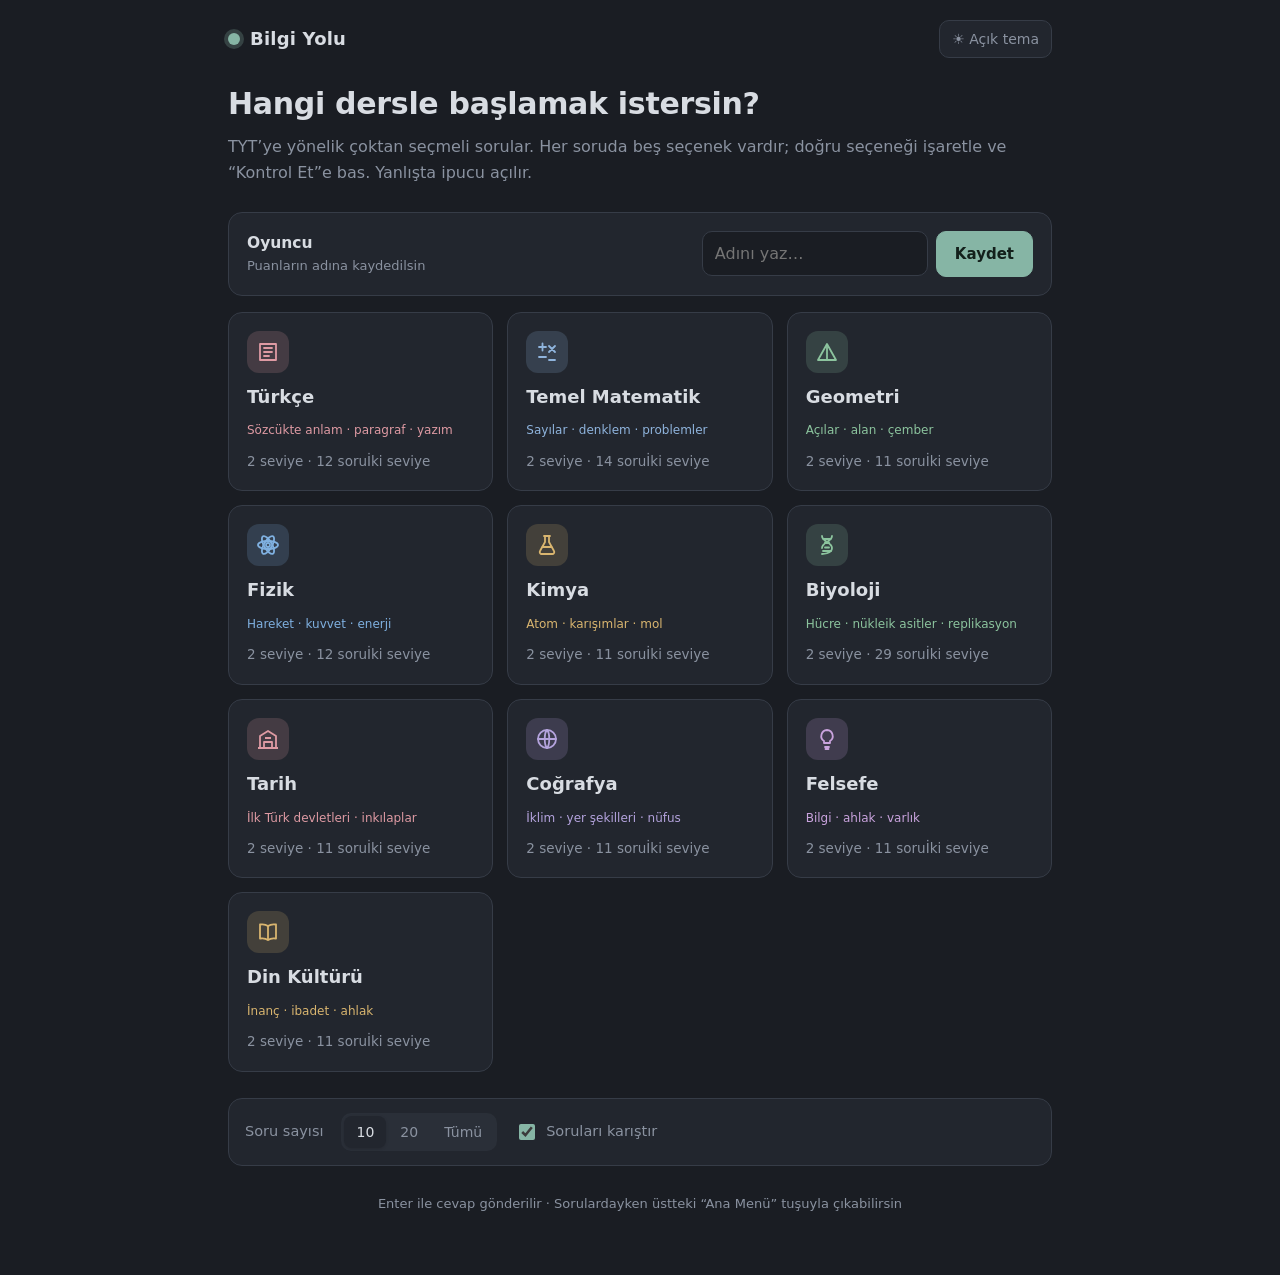
==== commit e10ef45b: "TYT denemeleri: tüm denemeler aynı TYT soru dağılımına sahip, sözel/sayısal ayrımı kaldırıldı - TYT_" ====
--- a/index.html
+++ b/index.html
@@ -1441,53 +1441,27 @@
   ]
 };
 
-/* TYT Deneme Sınavları — her deneme kendi soru dağılımı, süresi ve tohumuna (seed) sahiptir.
-   Gerçek TYT dağılımı: Türkçe 40, Temel Matematik 40, Geometri (Matematiğin içinde), Sosyal 20, Fen 20.
-   Soru havuzu sınırlı olduğundan her dersin dağılımı, o derste bulunan çoktan seçmeli soru
-   sayısıyla otomatik olarak sınırlanır (motor tarafında). Toplam dağılım yine 120'dir. */
+/* TYT Deneme Sınavları — TÜM denemeler aynı TYT soru dağılımına sahiptir.
+   Gerçek TYT dağılımı: Türkçe 40, Temel Matematik 40 (Geometri dahil), Sosyal 20, Fen 20 = 120 soru.
+   Soru havuzu sınırlı olduğundan her dersin dağılımı, o dersin çoktan seçmeli soru sayısıyla
+   motor tarafında otomatik olarak sınırlanır (toplam dağılım yine 120'dir).
+   Denemeler yalnızca tohumları (seed) bakımından farklıdır; böylece her denemede farklı sorular seçilir. */
+var TYT_DIST = [
+  {id:'turkce',    n:40},
+  {id:'matematik', n:30},
+  {id:'geometri',  n:10},
+  {id:'fizik',     n:7},
+  {id:'kimya',     n:7},
+  {id:'biyoloji',  n:6},
+  {id:'tarih',     n:5},
+  {id:'cografya',  n:5},
+  {id:'felsefe',   n:5},
+  {id:'din',       n:5}
+];
 var TYT_DENEMELER = [
-  { id:'d1', name:'TYT Deneme 1 · Genel', minutes:165, seed:1301,
-    desc:'Tüm derslerden dengeli dağılım · klasik TYT düzeni',
-    dist:[
-      {id:'turkce',    n:40},
-      {id:'matematik', n:30},
-      {id:'geometri',  n:10},
-      {id:'fizik',     n:7},
-      {id:'kimya',     n:7},
-      {id:'biyoloji',  n:6},
-      {id:'tarih',     n:5},
-      {id:'cografya',  n:5},
-      {id:'felsefe',   n:5},
-      {id:'din',       n:5}
-    ] },
-  { id:'d2', name:'TYT Deneme 2 · Sözel Ağırlıklı', minutes:165, seed:2417,
-    desc:'Türkçe ve sosyal bilimler ağırlıklı · farklı soru seçkisi',
-    dist:[
-      {id:'turkce',    n:44},
-      {id:'matematik', n:26},
-      {id:'geometri',  n:10},
-      {id:'fizik',     n:6},
-      {id:'kimya',     n:6},
-      {id:'biyoloji',  n:6},
-      {id:'tarih',     n:6},
-      {id:'cografya',  n:6},
-      {id:'felsefe',   n:5},
-      {id:'din',       n:5}
-    ] },
-  { id:'d3', name:'TYT Deneme 3 · Sayısal Ağırlıklı', minutes:165, seed:3629,
-    desc:'Matematik ve fen bilimleri ağırlıklı · farklı soru seçkisi',
-    dist:[
-      {id:'turkce',    n:36},
-      {id:'matematik', n:34},
-      {id:'geometri',  n:12},
-      {id:'fizik',     n:8},
-      {id:'kimya',     n:8},
-      {id:'biyoloji',  n:6},
-      {id:'tarih',     n:4},
-      {id:'cografya',  n:4},
-      {id:'felsefe',   n:4},
-      {id:'din',       n:4}
-    ] }
+  { id:'d1', name:'TYT Deneme 1', minutes:165, seed:1301, desc:'TYT soru dağılımı · farklı soru seçkisi', dist:TYT_DIST },
+  { id:'d2', name:'TYT Deneme 2', minutes:165, seed:2417, desc:'TYT soru dağılımı · farklı soru seçkisi', dist:TYT_DIST },
+  { id:'d3', name:'TYT Deneme 3', minutes:165, seed:3629, desc:'TYT soru dağılımı · farklı soru seçkisi', dist:TYT_DIST }
 ];
 window.TYT_DENEMELER = TYT_DENEMELER;
 
@@ -2005,7 +1979,7 @@
     var best = curP() ? curP().best : {};
     var h = '<header class="top"><div class="brand"><span class="dot"></span>Bilgi Yolu</div>'+themeBtn()+'</header>'+
       '<div class="bar" style="--sc:var(--accent2)"><button class="icon-btn" id="backBtn">← Ana Menü</button><div class="title"><i></i>TYT Denemeleri</div></div>'+
-      '<section class="hero"><h1>Hangi denemeyi çözmek istersin?</h1><p>Her deneme TYT dağılımına göre hazırlanır ve kendi süresiyle başlar. Sorular çoktan seçmelidir; sonuçta net hesaplanır.</p></section>'+
+      '<section class="hero"><h1>Hangi denemeyi çözmek istersin?</h1><p>Tüm denemeler aynı TYT soru dağılımına sahiptir; yalnızca seçilen sorular farklıdır. Sorular çoktan seçmelidir ve sonuçta net hesaplanır.</p></section>'+
       '<div class="grid">'+
       dl.map(function(d,i){
         var b = best['deneme:'+d.id];
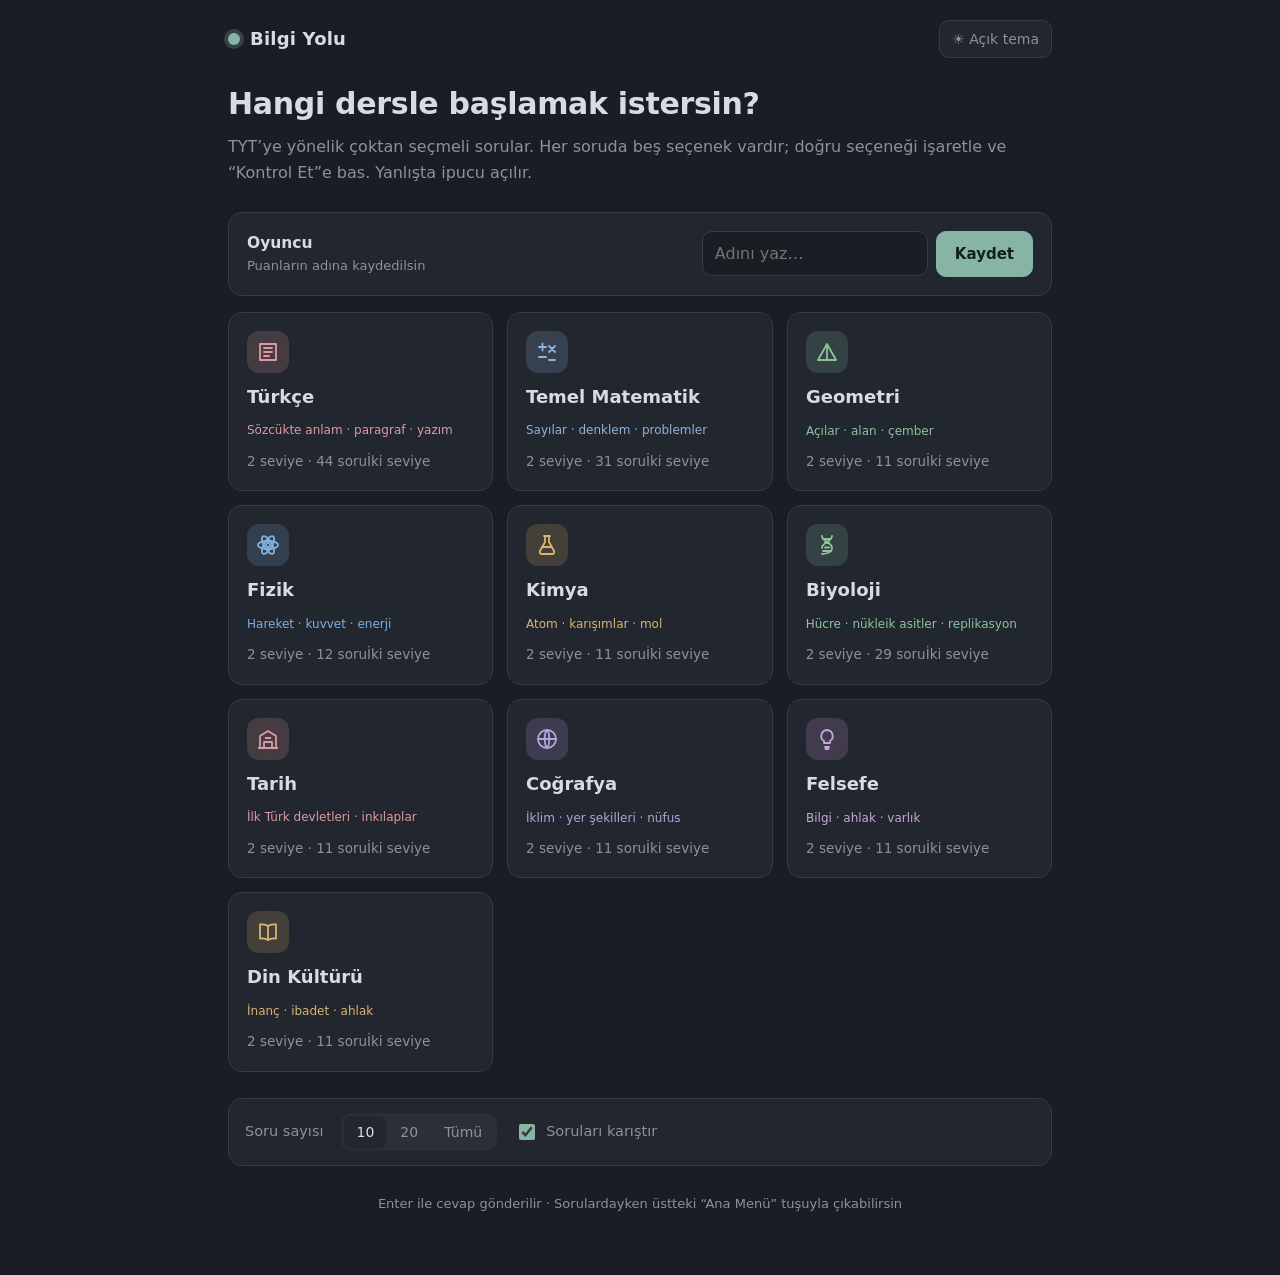
==== commit f184760c: "TYT denemesi 120 soruya tamamlandı: Türkçe ve Matematik havuzu genişletildi - Türkçe: 12 -> 44 çokta" ====
--- a/index.html
+++ b/index.html
@@ -571,7 +571,115 @@
     options:['Kitabı okumaya vaktim olmadı.','Kitap çok kalın olduğu için bitiremedim.','Kitabı çok kısa sürede ve severek bitirdim.','Kitabı okumayı yarıda bıraktım.','Kitabı beğenmediğim için bıraktım.'],
     answer:2,
     hints:['“Bir solukta” deyimi “çok kısa sürede” anlamına gelir.','Okuma eylemi tamamlanmıştır.'],
-    exp:'“Bir solukta okumak” çok kısa sürede, istekle okumak anlamındadır; C bunu karşılar.' }
+    exp:'“Bir solukta okumak” çok kısa sürede, istekle okumak anlamındadır; C bunu karşılar.' },
+  { type:'mc', topic:'Sözcükte Anlam',
+    q:'Aşağıdaki cümlelerin hangisinde “kar” sözcüğü <u>gerçek (temel)</u> anlamıyla kullanılmıştır?',
+    options:['Yağan kar yolları kapattı.','Bu işten yüklü bir kar elde etti.','Şirketin yıllık karı arttı.','Tarladan iyi kar aldılar.','Satışlardan kar sağladı.'],
+    answer:0,
+    hints:['Gerçek anlam, sözcüğün akla ilk gelen anlamıdır.','“Kar” bir yağış türüdür.'],
+    exp:'A’da “kar” yağış türü olarak gerçek anlamıyla kullanılmıştır; diğerleri “kazanç” (kâr) anlamındadır.' },
+  { type:'mc', topic:'Sözcükte Anlam',
+    q:'“Ağzı kulaklarına varmak” deyiminin anlamı aşağıdakilerden hangisidir?',
+    options:['Çok kızmak','Çok sevinmek','Çok yorulmak','Çok korkmak','Çok üzülmek'],
+    answer:1,
+    hints:['Deyim, kalıplaşmış söz öbeğidir.','İnsan çok sevinince yüzünde nasıl bir ifade olur?'],
+    exp:'“Ağzı kulaklarına varmak” çok sevinmek anlamına gelen bir deyimdir.' },
+  { type:'mc', topic:'Cümlede Anlam',
+    q:'Aşağıdaki cümlelerden hangisinde <u>neden-sonuç</u> ilişkisi vardır?',
+    options:['Sınava iyi hazırlandığı için yüksek puan aldı.','Sabah erken kalkıp yürüyüşe çıktı.','Hem kitap okudu hem müzik dinledi.','Yağmur yağarsa pikniğe gitmeyiz.','Sınava girmek istiyor ama vakti yok.'],
+    answer:0,
+    hints:['Neden-sonuç ilişkisinde bir eylem, diğerinin gerekçesidir.','“-dığı için” ifadesi nedeni bildirir.'],
+    exp:'A’da “hazırlandığı için” ifadesi nedeni, “yüksek puan aldı” sonucu bildirir.' },
+  { type:'mc', topic:'Cümlede Anlam',
+    q:'Aşağıdaki cümlelerden hangisinde <u>amaç-sonuç</u> ilişkisi vardır?',
+    options:['Sınavı kazanmak için gece gündüz çalıştı.','Hava soğuk olduğu için kalın giyindi.','Çok çalıştı fakat başarılı olamadı.','Yorulunca hemen oturdu.','Güldü, herkes de güldü.'],
+    answer:0,
+    hints:['Amaç-sonuç ilişkisinde eylem bir amaca yöneliktir.','“-mek için” ifadesi amacı bildirir.'],
+    exp:'A’da “kazanmak için” ifadesi amacı bildirir; çalışma bu amaca yöneliktir.' },
+  { type:'mc', topic:'Cümlede Anlam',
+    q:'Aşağıdaki cümlelerden hangisinde <u>koşul (şart)</u> anlamı vardır?',
+    options:['Derslerine çalışırsan başarılı olursun.','Yağmur yağdı, yollar ıslandı.','Çok yorulduğu için erken yattı.','Kitabı okudu ama anlamadı.','Hem çalıştı hem eğlendi.'],
+    answer:0,
+    hints:['Koşul, bir olayın gerçekleşmesinin bağlı olduğu şarttır.','“-sa/-se” ekli yargı koşul bildirir.'],
+    exp:'A’da başarının gerçekleşmesi “çalışma” koşuluna bağlanmıştır.' },
+  { type:'mc', topic:'Paragraf',
+    q:'“Arılar, kovandaki iş bölümüyle tanınır. Kraliçe arı yumurta bırakır, işçi arılar bal yapar, erkek arılar kovanın düzenini sağlar. Her arı kendi görevini yerine getirir.”\n\nBu parçanın <u>konusu</u> aşağıdakilerden hangisidir?',
+    options:['Bal yapımı','Arılarda iş bölümü','Arıların yaşam süresi','Çiçeklerin önemi','Kovanın yapısı'],
+    answer:1,
+    hints:['Konu, parçada üzerinde durulan şeydir.','Parça, arıların görev dağılımını anlatıyor.'],
+    exp:'Parça boyunca arıların kovandaki görev paylaşımı anlatıldığından konu “arılarda iş bölümü”dür.' },
+  { type:'mc', topic:'Paragraf',
+    q:'“Spor yapmak bedeni güçlendirir, stresi azaltır, uykuyu düzenler. Düzenli spor yapan kişiler kendilerini daha zinde hisseder. Sağlıklı bir yaşam için spor vazgeçilmezdir.”\n\nBu parçanın <u>ana düşüncesi</u> aşağıdakilerden hangisidir?',
+    options:['Spor pahalı bir uğraştır.','Herkes sporcu olmalıdır.','Sağlıklı yaşam için spor gereklidir.','Uyku her şeyden önemlidir.','Stres tamamen yok edilebilir.'],
+    answer:2,
+    hints:['Ana düşünce, parçanın vardığı temel yargıdır.','Son cümle ana düşünceyi özetler.'],
+    exp:'Parça “Sağlıklı bir yaşam için spor vazgeçilmezdir.” yargısına varır.' },
+  { type:'mc', topic:'Sözcük Türleri',
+    q:'“Kırmızı elbiseyi çok beğendim.” cümlesinde “kırmızı” sözcüğünün türü aşağıdakilerden hangisidir?',
+    options:['İsim','Sıfat','Zamir','Zarf','Fiil'],
+    answer:1,
+    hints:['Sıfat, ismi niteleyen ya da belirten sözcüktür.','“Kırmızı” hangi sözcüğü niteliyor?'],
+    exp:'“Kırmızı”, “elbise” ismini nitelediği için sıfattır.' },
+  { type:'mc', topic:'Sözcük Türleri',
+    q:'“Bunu ben getirdim.” cümlesinde kaç <u>zamir</u> vardır?',
+    options:['1','2','3','4','5'],
+    answer:1,
+    hints:['Zamir, ismin yerini tutan sözcüktür.','“Bunu” ve “ben” ismin yerini tutuyor mu?'],
+    exp:'“Bunu” (işaret zamiri) ve “ben” (kişi zamiri) olmak üzere 2 zamir vardır.' },
+  { type:'mc', topic:'Sözcük Türleri',
+    q:'“Sinemaya gittik ama filmi beğenmedik.” cümlesindeki “ama” sözcüğünün türü aşağıdakilerden hangisidir?',
+    options:['Edat','Bağlaç','Zarf','Sıfat','Zamir'],
+    answer:1,
+    hints:['Bağlaç, sözcükleri ya da cümleleri birbirine bağlar.','“ama” iki cümleyi karşıtlık yönüyle bağlıyor.'],
+    exp:'“Ama” iki cümleyi karşıtlık ilgisiyle bağladığı için bağlaçtır.' },
+  { type:'mc', topic:'Cümlenin Ögeleri',
+    q:'“Bu akşam misafirler gelecek.” cümlesinin <u>yüklemi</u> aşağıdakilerden hangisidir?',
+    options:['Bu akşam','misafirler','gelecek','akşam','misafirler gelecek'],
+    answer:2,
+    hints:['Yüklem, cümlede işi, oluşu veya durumu bildiren ögedir.','Cümlenin sonundaki çekimli sözcüğü bul.'],
+    exp:'“Gelecek” sözcüğü cümlenin yüklemidir.' },
+  { type:'mc', topic:'Cümlenin Ögeleri',
+    q:'“Küçük çocuk, topu bahçeye attı.” cümlesinin <u>öznesi</u> aşağıdakilerden hangisidir?',
+    options:['Küçük çocuk','topu','bahçeye','attı','topu bahçeye'],
+    answer:0,
+    hints:['Özneyi bulmak için yükleme “kim / ne” sorusu sorulur.','“Atan kim?” sorusunun yanıtı öznedir.'],
+    exp:'“Atan kim?” sorusunun yanıtı “Küçük çocuk” olduğundan özne budur.' },
+  { type:'mc', topic:'Yazım Kuralları',
+    q:'Aşağıdaki cümlelerin hangisinde “-de/-da”nın yazımı <u>yanlıştır</u>?',
+    options:['Ali de bizimle geldi.','Sen de mi buradasın?','Kitapda bir hata var.','O da gelecek.','Ben de geliyorum.'],
+    answer:2,
+    hints:['Bağlaç olan “de/da” ayrı yazılır.','Ek olan “-de/-da” eklendiği sözcüğün son sesine uygun yazılır.'],
+    exp:'“Kitapda” değil “kitapta” olmalıdır; sert ünsüzden sonra ek “-ta” olur.' },
+  { type:'mc', topic:'Noktalama İşaretleri',
+    q:'Aşağıdaki cümlelerin hangisinde kesme işaretinin (’) kullanımı <u>yanlıştır</u>?',
+    options:['Ankara’ya yarın gidiyoruz.','Türkçe’nin kurallarını öğrendik.','Ali’nin kitabını aldım.','Saat 15.00’te buluşalım.','Sınavda 3’üncü sırada oturdum.'],
+    answer:1,
+    hints:['Özel adlara gelen çekim ekleri kesme işaretiyle ayrılır.','Dil adlarına gelen ekler kesme işaretiyle ayrılmaz.'],
+    exp:'“Türkçe’nin” değil “Türkçenin” yazılmalıdır; dil adlarına gelen ekler kesme işaretiyle ayrılmaz.' },
+  { type:'mc', topic:'Sözcükte Anlam',
+    q:'“Üçgenin iç açılarının ölçüleri toplamı 180 derecedir.” cümlesinde “açı” sözcüğü hangi anlamıyla kullanılmıştır?',
+    options:['Gerçek anlam','Mecaz anlam','Terim anlam','Yan anlam','Deyim anlamı'],
+    answer:2,
+    hints:['Terim, bir bilim ya da sanat dalına özgü özel anlamlı sözcüktür.','“Açı” burada matematik terimi olarak kullanılmış.'],
+    exp:'“Açı” sözcüğü matematik bilimine özgü özel bir anlam taşıdığından terim anlamdadır.' },
+  { type:'mc', topic:'Noktalama İşaretleri',
+    q:'Aşağıdaki cümlelerden hangisinin sonuna soru işareti getirilemez?',
+    options:['Yarın geliyor musun','Nerede oturuyorsun','Kaç yaşındasın','Bunu sen mi yaptın','Ne güzel bir gün'],
+    answer:4,
+    hints:['Soru işareti, soru anlamı taşıyan cümlelerin sonuna gelir.','“Ne güzel bir gün” cümlesi soru mu, hayranlık mı bildiriyor?'],
+    exp:'“Ne güzel bir gün” cümlesi soru değil hayranlık bildirir; sonuna ünlem işareti gelmelidir.' },
+  { type:'mc', topic:'Sözcük Türleri',
+    q:'“Bahçedeki çiçekler açtı.” cümlesinde “çiçekler” sözcüğünün türü aşağıdakilerden hangisidir?',
+    options:['Sıfat','İsim','Zamir','Zarf','Fiil'],
+    answer:1,
+    hints:['İsim, varlıkları ve kavramları karşılayan sözcüktür.','“Çiçekler” bir varlığın adı mı?'],
+    exp:'“Çiçekler” bir varlığın adı olduğundan isimdir.' },
+  { type:'mc', topic:'Cümlede Anlam',
+    q:'“Bu işi tek başıma yapamam.” cümlesine anlamca en yakın cümle aşağıdakilerden hangisidir?',
+    options:['Bu işi yalnız başıma yapabilirim.','Bu işi bir başıma bitiremem.','Bu işi hep birlikte yaparız.','Bu iş çok kolay.','Bu işi yapmak istemiyorum.'],
+    answer:1,
+    hints:['“Tek başıma” ifadesinin eş anlamlısını bul.','Yapamamak, bitirememek anlamına gelir.'],
+    exp:'“Tek başıma yapamam” ile “bir başıma bitiremem” aynı anlamı taşır.' }
   ],
   zor: [
   { type:'mc', topic:'Paragraf',
@@ -603,7 +711,91 @@
     options:['Heyecanlanmak','Endişeden kurtulmak','Çok sevinmek','Kızmak','Şaşırmak'],
     answer:1,
     hints:['Deyim, gerçek anlamından uzak bir durumu anlatır.','Sınav sonucu açıklanınca insan hangi duygudan kurtulur?'],
-    exp:'“İçi rahatlamak” deyimi, süregelen endişe ve kaygının sona ermesi anlamındadır.' }
+    exp:'“İçi rahatlamak” deyimi, süregelen endişe ve kaygının sona ermesi anlamındadır.' },
+  { type:'mc', topic:'Paragraf',
+    q:'“Bazı buluşlar tesadüfen ortaya çıkmıştır. Ancak bu buluşların gerçek değerini, onları geliştirip kullanan toplumlar kazanmıştır.”\n\nBu parçadan çıkarılabilecek en kapsamlı yargı aşağıdakilerden hangisidir?',
+    options:['Buluşlar hiçbir zaman tesadüfi değildir.','Buluşların değerini kullanan toplum belirler.','Her toplum aynı buluşu yapar.','Tesadüf bilimde gereksizdir.','Buluşlar yalnızca tesadüfle ortaya çıkar.'],
+    answer:1,
+    hints:['Parçada “ancak” bağlacı vurgulanan düşünceyi belirtir.','Vurgu, buluşu geliştirip kullanan toplumdadır.'],
+    exp:'Parçanın vurgusu, buluşun değerini “geliştirip kullanan toplumun” kazandığıdır.' },
+  { type:'mc', topic:'Paragraf',
+    q:'“Bilim insanı, doğayı gözlemlerken tarafsız olmalıdır. Ön yargılarıyla hareket eden bir bilim insanı, gerçeği bulmakta zorlanır.”\n\nBu parçada asıl anlatılmak istenen aşağıdakilerden hangisidir?',
+    options:['Bilim insanı yalnız gözlem yapmalıdır.','Ön yargı, bilimsel gerçeğe ulaşmayı engeller.','Bilim insanı tarafsız olamaz.','Doğayı herkes gözlemleyebilir.','Ön yargı her zaman yararlıdır.'],
+    answer:1,
+    hints:['İkinci cümle, birinci cümlenin gerekçesini verir.','“Ön yargıyla hareket eden … zorlanır” ifadesine dikkat et.'],
+    exp:'Parça, ön yargının bilimsel gerçeğe ulaşmayı zorlaştırdığını vurgular.' },
+  { type:'mc', topic:'Anlatım Bozuklukları',
+    q:'“Yeni aldığım telefon hem şık hem de çok güzeldi.”\n\nBu cümledeki anlatım bozukluğunun nedeni aşağıdakilerden hangisidir?',
+    options:['Öge eksikliği','Anlamca çelişen sözcüklerin kullanımı','Özne-yüklem uyumsuzluğu','Tamlayan eksikliği','Sıralama yanlışlığı'],
+    answer:1,
+    hints:['“Şık” ve “güzel” sözcükleri arasındaki anlam ilişkisini düşün.','Aynı anlamı pekiştiren gereksiz sözcük kullanımı var mı?'],
+    exp:'“Şık” ve “çok güzel” yakın anlamlıdır; “hem … hem de” bağlacıyla kullanılması anlamca çelişki yaratır.' },
+  { type:'mc', topic:'Anlatım Bozuklukları',
+    q:'“Öğrenciler, öğretmenlerini çok sever ve saygı duyardı.”\n\nBu cümledeki anlatım bozukluğunun nedeni aşağıdakilerden hangisidir?',
+    options:['Öge eksikliği','Yüklem eksikliği','Tamlama yanlışlığı','Gereksiz sözcük','Mantık hatası'],
+    answer:1,
+    hints:['Bir yükleme iki farklı fiil bağlanmış.','“Sevmek” ve “saygı duymak” aynı yüklemi paylaşabilir mi?'],
+    exp:'“Saygı duyardı” için ayrı yüklem gerekir; cümlede yüklem eksikliğinden kaynaklanan bozukluk vardır.' },
+  { type:'mc', topic:'Sözcükte Anlam',
+    q:'“Sınavı kazanınca etekleri zil çaldı.” cümlesindeki altı çizili deyimin anlamı aşağıdakilerden hangisidir?',
+    options:['Çok korkmak','Çok sevinmek','Çok utanmak','Çok yorulmak','Çok şaşırmak'],
+    answer:1,
+    hints:['Deyim gerçek anlamından uzaktır.','Sınavı kazanmak hangi duyguyu doğurur?'],
+    exp:'“Etekleri zil çalmak” çok sevinmek, sevinçten ne yapacağını bilememek anlamındadır.' },
+  { type:'mc', topic:'Cümlede Anlam',
+    q:'Aşağıdaki cümlelerin hangisinde <u>varsayım (olasılık)</u> anlamı vardır?',
+    options:['Tut ki sınavı kazandın, ne yaparsın?','Sınavı kazandım.','Sınavı kazanacağım.','Sınavı kazandığı için sevindi.','Sınavı kazanmak istiyor.'],
+    answer:0,
+    hints:['Varsayım, gerçekmiş gibi düşünülen durumdur.','“Tut ki” ifadesi varsayım bildirir.'],
+    exp:'“Tut ki …” ifadesi bir durumu gerçekmiş gibi varsayar; bu cümlede varsayım anlamı vardır.' },
+  { type:'mc', topic:'Cümlede Anlam',
+    q:'Aşağıdaki cümlelerden hangisinde <u>karşılaştırma</u> yapılmıştır?',
+    options:['Bu roman, diğerlerinden daha sürükleyici.','Bu romanı çok sevdim.','Romanı bir günde bitirdim.','Roman çok kalındı.','Romanı okumadım.'],
+    answer:0,
+    hints:['Karşılaştırmada iki varlık bir yönden kıyaslanır.','“daha” sözcüğü karşılaştırma bildirir.'],
+    exp:'“Diğerlerinden daha sürükleyici” ifadesi iki roman arasında karşılaştırma yapar.' },
+  { type:'mc', topic:'Yazım Kuralları',
+    q:'Aşağıdaki cümlelerin hangisinde <u>sayıların yazımı</u> ile ilgili bir yanlış vardır?',
+    options:['Sınavda 15 soru çözdüm.','Saat 09.30’da başlıyoruz.','Toplantıya 3 kişi geldi.','Sınava 20nci sırada girdim.','Kitabın 5. sayfası yırtılmış.'],
+    answer:3,
+    hints:['Sıra sayıları rakamla yazılırken ek nasıl yazılır?','“20nci” mi “20’nci” mi doğrudur?'],
+    exp:'Sıra sayısı rakamla yazılırken kesme işareti kullanılır: “20’nci” olmalıdır.' },
+  { type:'mc', topic:'Noktalama İşaretleri',
+    q:'Aşağıdaki cümlelerin hangisinde <u>iki nokta (:)</u> yanlış kullanılmıştır?',
+    options:['Şunları söyledi: “Yarın geleceğim.”','Sınavda şu konular çıkacak: türev, integral.','Kendisi doktordur: hastanede çalışır.','Üç şey severim: kitap, müzik, doğa.','Örnek olarak şunları verebilirim: elma, armut.'],
+    answer:2,
+    hints:['İki nokta, kendinden sonra açıklama ya da örnek sıralanacaksa kullanılır.','C seçeneğinde iki nokta hangi işlevi görüyor?'],
+    exp:'C seçeneğinde iki noktadan sonra açıklama gelmez; burada iki nokta yerine noktalı virgül ya da nokta kullanılmalıdır.' },
+  { type:'mc', topic:'Sözcük Türleri',
+    q:'“Kitabı <u>dün</u> bitirdim.” cümlesindeki “dün” sözcüğünün türü aşağıdakilerden hangisidir?',
+    options:['Sıfat','Zamir','Zarf','Edat','İsim'],
+    answer:2,
+    hints:['Sözcük, eylemi zaman yönünden belirtiyor.','Zaman bildiren belirteçleri düşün.'],
+    exp:'“Dün”, “bitirdim” eylemini zaman yönünden belirttiği için zarftır.' },
+  { type:'mc', topic:'Cümlenin Ögeleri',
+    q:'“Sabahları koşu yaparım.” cümlesinde “sabahları” sözcüğü cümlenin hangi ögesidir?',
+    options:['Özne','Nesne','Dolaylı tümleç','Zarf tümleci','Yüklem'],
+    answer:3,
+    hints:['Yükleme “ne zaman” sorusunu sor.','Zaman bildiren sözcükler zarf tümlecidir.'],
+    exp:'“Ne zaman koşu yaparım?” sorusunun yanıtı “sabahları” olduğundan zarf tümlecidir.' },
+  { type:'mc', topic:'Paragraf',
+    q:'“Sanat, toplumun aynasıdır. Sanatçı, içinde yaşadığı toplumun duygu ve düşüncelerini yansıtır. Bu yüzden bir dönemin sanatına bakarak o dönemin insanını tanıyabiliriz.”\n\nBu parçada sanat ile ilgili olarak asıl vurgulanan nedir?',
+    options:['Sanatın pahalı bir uğraş olduğu','Sanatın toplumu yansıttığı','Sanatçının yalnız çalıştığı','Sanatın tarihinin kısa olduğu','Sanatın kişisel bir hobi olduğu'],
+    answer:1,
+    hints:['İlk cümle parçanın ana yargısını verir.','“Ayna” benzetmesi neyi anlatır?'],
+    exp:'Parça, sanatın toplumun aynası olduğunu, toplumu yansıttığını vurgular.' },
+  { type:'mc', topic:'Anlatım Bozuklukları',
+    q:'Aşağıdaki cümlelerin hangisinde <u>gereksiz sözcük kullanımından</u> kaynaklanan bir bozukluk vardır?',
+    options:['Karşılıklı birbirlerine bakıp güldüler.','Kitabı dün akşam okudum.','Yarın sabah erken kalkacağım.','Sınava çok çalıştım.','Bu konuyu daha önce konuştuk.'],
+    answer:0,
+    hints:['“Karşılıklı” ve “birbirlerine” aynı anlamı taşır mı?','Aynı anlamı iki kez veren sözcükleri bul.'],
+    exp:'“Karşılıklı” ve “birbirlerine” aynı anlamı verdiği için gereksiz sözcük kullanımından kaynaklanan bozukluk vardır.' },
+  { type:'mc', topic:'Cümlede Anlam',
+    q:'“Konuşmasına öyle bir başladı ki herkes büyülenmiş gibi dinledi.”\n\nBu cümlede anlatılan durum aşağıdakilerden hangisiyle nitelendirilebilir?',
+    options:['Konuşmanın sıkıcı olduğu','Konuşmanın etkileyici olduğu','Konuşmanın kısa sürdüğü','Dinleyicilerin ilgisiz olduğu','Konuşmacının çekingen olduğu'],
+    answer:1,
+    hints:['“Büyülenmiş gibi dinledi” ifadesi neyi gösterir?','Dinleyicilerin tutumu konuşmanın niteliğini yansıtır.'],
+    exp:'Dinleyicilerin “büyülenmiş gibi” dinlemesi konuşmanın etkileyici olduğunu gösterir.' }
   ]
 };
 
@@ -651,7 +843,55 @@
     options:['2⁸','2¹⁵','4⁸','2²','4¹⁵'],
     answer:0,
     hints:['Aynı tabanlı üslü sayılar çarpılırken üsler toplanır.','2⁵·2³ = 2^(5+3)'],
-    exp:'2⁵ · 2³ = 2^(5+3) = 2⁸ = 256' }
+    exp:'2⁵ · 2³ = 2^(5+3) = 2⁸ = 256' },
+  { type:'mc', topic:'Temel Kavramlar',
+    q:'Ardışık üç çift sayının toplamı 48’dir. Bu sayıların <u>en küçüğü</u> kaçtır?',
+    options:['12','14','16','18','20'],
+    answer:1,
+    hints:['Ardışık çift sayılar 2 artarak ilerler.','Ortanca sayı, toplamın üçte biridir.'],
+    exp:'Ortanca sayı 48/3 = 16; sayılar 14, 16, 18. En küçüğü 14’tür.' },
+  { type:'mc', topic:'Birinci Dereceden Denklemler',
+    q:'3(x − 2) = 2x + 5 denklemini sağlayan x değeri kaçtır?',
+    options:['−1','7','9','11','13'],
+    answer:3,
+    hints:['Önce parantezi dağıt: 3x − 6.','3x − 6 = 2x + 5'],
+    exp:'3x − 6 = 2x + 5 → x = 11.' },
+  { type:'mc', topic:'Oran–Orantı',
+    q:'Bir haritada 2 cm, gerçekte 10 km’yi gösteriyorsa haritanın ölçeği kaçtır?',
+    options:['1/50.000','1/100.000','1/200.000','1/500.000','1/1.000.000'],
+    answer:3,
+    hints:['Ölçek = harita uzunluğu / gerçek uzunluk (aynı birim).','10 km = 1.000.000 cm; 2 / 1.000.000'],
+    exp:'10 km = 1.000.000 cm → ölçek = 2/1.000.000 = 1/500.000.' },
+  { type:'mc', topic:'Yüzde Problemleri',
+    q:'600 TL’lik bir ürüne önce %20 zam, sonra yeni fiyattan %20 indirim yapılıyor. Son fiyat kaç TL’dir?',
+    options:['576','600','624','648','672'],
+    answer:0,
+    hints:['Önce %20 zamlı fiyatı bul.','Sonra bu fiyatın %20’sini düş.'],
+    exp:'600·1,20 = 720; 720·0,80 = 576 TL.' },
+  { type:'mc', topic:'Problemler',
+    q:'Bir otobüs 3 saatte 180 km yol alıyor. Aynı hızla 5 saatte kaç km yol alır?',
+    options:['240','270','300','330','360'],
+    answer:2,
+    hints:['Önce saatlik hızı bul.','180 / 3 = 60 km/sa'],
+    exp:'Hız = 180/3 = 60 km/sa; 5 saatte 60·5 = 300 km.' },
+  { type:'mc', topic:'Üslü Sayılar',
+    q:'(2³)² · 2⁻⁴ işleminin sonucu kaçtır?',
+    options:['1','2','4','8','16'],
+    answer:2,
+    hints:['(aᵐ)ⁿ = a^(m·n)','(2³)² = 2⁶'],
+    exp:'(2³)² · 2⁻⁴ = 2⁶ · 2⁻⁴ = 2² = 4.' },
+  { type:'mc', topic:'Sayı Problemleri',
+    q:'Bir sayının yarısının 6 fazlası, sayının kendisine eşittir. Bu sayı kaçtır?',
+    options:['6','8','10','12','14'],
+    answer:3,
+    hints:['Sayıya x de.','x/2 + 6 = x'],
+    exp:'x/2 + 6 = x → 6 = x/2 → x = 12.' },
+  { type:'mc', topic:'Çarpanlara Ayırma',
+    q:'x² + 6x + 9 ifadesinin çarpanlarına ayrılmış biçimi aşağıdakilerden hangisidir?',
+    options:['(x+3)(x+3)','(x−3)(x−3)','(x+3)(x−3)','(x+9)(x+1)','(x+6)(x+3)'],
+    answer:0,
+    hints:['Tam kare bir ifade mi?','x² + 6x + 9 = (x+3)²'],
+    exp:'x² + 6x + 9 = (x+3)² = (x+3)(x+3).' }
   ],
   zor: [
   { type:'mc', topic:'Fonksiyonlar',
@@ -695,7 +935,61 @@
     options:['−1','2','4','6','8'],
     answer:2,
     hints:['Mutlak değer içindeki ifade 6 ya da −6 olabilir.','2x − 4 = 6 veya 2x − 4 = −6'],
-    exp:'2x−4=6 → x=5; 2x−4=−6 → x=−1. Toplam 5 + (−1) = 4.' }
+    exp:'2x−4=6 → x=5; 2x−4=−6 → x=−1. Toplam 5 + (−1) = 4.' },
+  { type:'mc', topic:'Fonksiyonlar',
+    q:'f(x) = 3x − 1 olduğuna göre f⁻¹(8) kaçtır?',
+    options:['2','3','5','7','11'],
+    answer:1,
+    hints:['Ters fonksiyonda f(x) = 8 eşitliğini çöz.','3x − 1 = 8'],
+    exp:'3x − 1 = 8 → 3x = 9 → x = 3. Yani f⁻¹(8) = 3.' },
+  { type:'mc', topic:'İkinci Dereceden Denklemler',
+    q:'x² − 7x + 12 = 0 denkleminin kökler <u>çarpımı</u> kaçtır?',
+    options:['−12','7','12','−7','4'],
+    answer:2,
+    hints:['ax² + bx + c = 0 için kökler çarpımı c/a’dır.','a = 1, c = 12'],
+    exp:'Kökler çarpımı = c/a = 12. (Kökler 3 ve 4’tür.)' },
+  { type:'mc', topic:'Olasılık',
+    q:'Bir zar atıldığında <u>tek sayı</u> gelme olasılığı kaçtır?',
+    options:['1/6','1/3','1/2','2/3','5/6'],
+    answer:2,
+    hints:['Zarda tek sayılar 1, 3, 5’tir.','3 tek sayı / 6 yüz'],
+    exp:'Tek sayılar 1, 3, 5 olmak üzere 3 tanedir. Olasılık = 3/6 = 1/2.' },
+  { type:'mc', topic:'Kümeler',
+    q:'A = {1, 2, 3} kümesinin <u>alt küme</u> sayısı kaçtır?',
+    options:['3','6','8','9','27'],
+    answer:2,
+    hints:['n elemanlı kümenin alt küme sayısı 2ⁿ’dir.','n = 3'],
+    exp:'2³ = 8 alt küme vardır.' },
+  { type:'mc', topic:'Eşitsizlikler',
+    q:'−2x + 8 > 0 eşitsizliğini sağlayan en büyük <u>tam sayı</u> kaçtır?',
+    options:['2','3','4','5','6'],
+    answer:1,
+    hints:['Önce x’i yalnız bırak.','Negatif sayıya bölünürken eşitsizlik yön değiştirir: x < 4'],
+    exp:'−2x > −8 → x < 4. En büyük tam sayı 3’tür.' },
+  { type:'mc', topic:'Mutlak Değer',
+    q:'|x − 2| ≤ 3 eşitsizliğini sağlayan x tam sayılarının <u>toplamı</u> kaçtır?',
+    options:['8','10','12','14','16'],
+    answer:3,
+    hints:['|x − 2| ≤ 3 → −3 ≤ x − 2 ≤ 3','Aralık: −1 ≤ x ≤ 5'],
+    exp:'−1 ≤ x ≤ 5 → tam sayılar −1, 0, 1, 2, 3, 4, 5; toplam 14’tür.' },
+  { type:'mc', topic:'Sayı Problemleri',
+    q:'Bir baba ile oğlunun yaşları toplamı 50’dir. Baba, oğlunun yaşının 4 katıdır. Oğul kaç yaşındadır?',
+    options:['8','9','10','11','12'],
+    answer:2,
+    hints:['Oğlun yaşına x de; babanın yaşı 4x olur.','x + 4x = 50'],
+    exp:'5x = 50 → x = 10. Oğul 10 yaşındadır.' },
+  { type:'mc', topic:'Problemler',
+    q:'Bir kavanozdaki 60 şekerin 1/3’ü kırmızı, 1/4’ü yeşil, geri kalanı mavidir. Kaç şeker mavidir?',
+    options:['20','25','30','35','40'],
+    answer:1,
+    hints:['Kırmızı: 60/3, yeşil: 60/4.','Mavi = toplam − (kırmızı + yeşil)'],
+    exp:'Kırmızı 20, yeşil 15 → toplam 35; mavi = 60 − 35 = 25.' },
+  { type:'mc', topic:'Birinci Dereceden Denklemler',
+    q:'(x + 1)/2 − (x − 1)/3 = 2 denklemini sağlayan x değeri kaçtır?',
+    options:['5','7','9','11','13'],
+    answer:1,
+    hints:['Paydaları eşitle (EBOB 6).','3(x+1) − 2(x−1) = 12'],
+    exp:'3(x+1) − 2(x−1) = 12 → 3x+3−2x+2 = 12 → x + 5 = 12 → x = 7.' }
   ]
 };
 
@@ -1442,26 +1736,27 @@
 };
 
 /* TYT Deneme Sınavları — TÜM denemeler aynı TYT soru dağılımına sahiptir.
-   Gerçek TYT dağılımı: Türkçe 40, Temel Matematik 40 (Geometri dahil), Sosyal 20, Fen 20 = 120 soru.
-   Soru havuzu sınırlı olduğundan her dersin dağılımı, o dersin çoktan seçmeli soru sayısıyla
-   motor tarafında otomatik olarak sınırlanır (toplam dağılım yine 120'dir).
-   Denemeler yalnızca tohumları (seed) bakımından farklıdır; böylece her denemede farklı sorular seçilir. */
+   TYT dağılımı (toplam 120 soru):
+     Türkçe 40 · Sosyal 20 (Tarih 5, Coğrafya 5, Felsefe 5, Din Kültürü 5)
+     · Temel Matematik 40 (son 10 sorusu Geometri) · Fen 20 (Fizik 7, Kimya 7, Biyoloji 6).
+   Denemeler yalnızca tohumları (seed) bakımından farklıdır; böylece her denemede farklı sorular seçilir.
+   Soru sırası gerçek TYT düzeni izler: Türkçe → Sosyal → Matematik(+Geometri) → Fen. */
 var TYT_DIST = [
   {id:'turkce',    n:40},
+  {id:'tarih',     n:5},
+  {id:'cografya',  n:5},
+  {id:'felsefe',   n:5},
+  {id:'din',       n:5},
   {id:'matematik', n:30},
   {id:'geometri',  n:10},
   {id:'fizik',     n:7},
   {id:'kimya',     n:7},
-  {id:'biyoloji',  n:6},
-  {id:'tarih',     n:5},
-  {id:'cografya',  n:5},
-  {id:'felsefe',   n:5},
-  {id:'din',       n:5}
+  {id:'biyoloji',  n:6}
 ];
 var TYT_DENEMELER = [
-  { id:'d1', name:'TYT Deneme 1', minutes:165, seed:1301, desc:'TYT soru dağılımı · farklı soru seçkisi', dist:TYT_DIST },
-  { id:'d2', name:'TYT Deneme 2', minutes:165, seed:2417, desc:'TYT soru dağılımı · farklı soru seçkisi', dist:TYT_DIST },
-  { id:'d3', name:'TYT Deneme 3', minutes:165, seed:3629, desc:'TYT soru dağılımı · farklı soru seçkisi', dist:TYT_DIST }
+  { id:'d1', name:'TYT Deneme 1', minutes:165, seed:1301, desc:'120 soru · TYT dağılımı · farklı soru seçkisi', dist:TYT_DIST },
+  { id:'d2', name:'TYT Deneme 2', minutes:165, seed:2417, desc:'120 soru · TYT dağılımı · farklı soru seçkisi', dist:TYT_DIST },
+  { id:'d3', name:'TYT Deneme 3', minutes:165, seed:3629, desc:'120 soru · TYT dağılımı · farklı soru seçkisi', dist:TYT_DIST }
 ];
 window.TYT_DENEMELER = TYT_DENEMELER;
 
@@ -1988,7 +2283,7 @@
           '<div class="tag">'+esc(d.desc||'TYT dağılımı')+'</div>'+
           '<div class="meta"><span>'+denemeCount(d)+' soru · '+d.minutes+' dk</span><span>'+(b!=null?'En iyi: %'+b:'Henüz çözülmedi')+'</span></div></button>';
       }).join('')+
-      '</div><div class="foot">TYT dağılımı: Türkçe 40, Temel Matematik 40, Sosyal 20, Fen 20. Soru havuzu sınırlı olduğundan bir dersin soru sayısı havuzdaki çoktan seçmeli soru kadardır.</div>';
+      '</div><div class="foot">TYT dağılımı: Türkçe 40, Sosyal 20 (Tarih 5, Coğrafya 5, Felsefe 5, Din Kültürü 5), Temel Matematik 40 (son 10 sorusu Geometri), Fen 20 (Fizik 7, Kimya 7, Biyoloji 6). Toplam 120 soru · 165 dakika.</div>';
     ANIM.render(app, h); bindTheme();
     $('#backBtn').onclick = menu;
     app.querySelectorAll('.subject').forEach(function(b){ b.onclick=function(){ startDeneme(dl[+b.dataset.d]); }; });
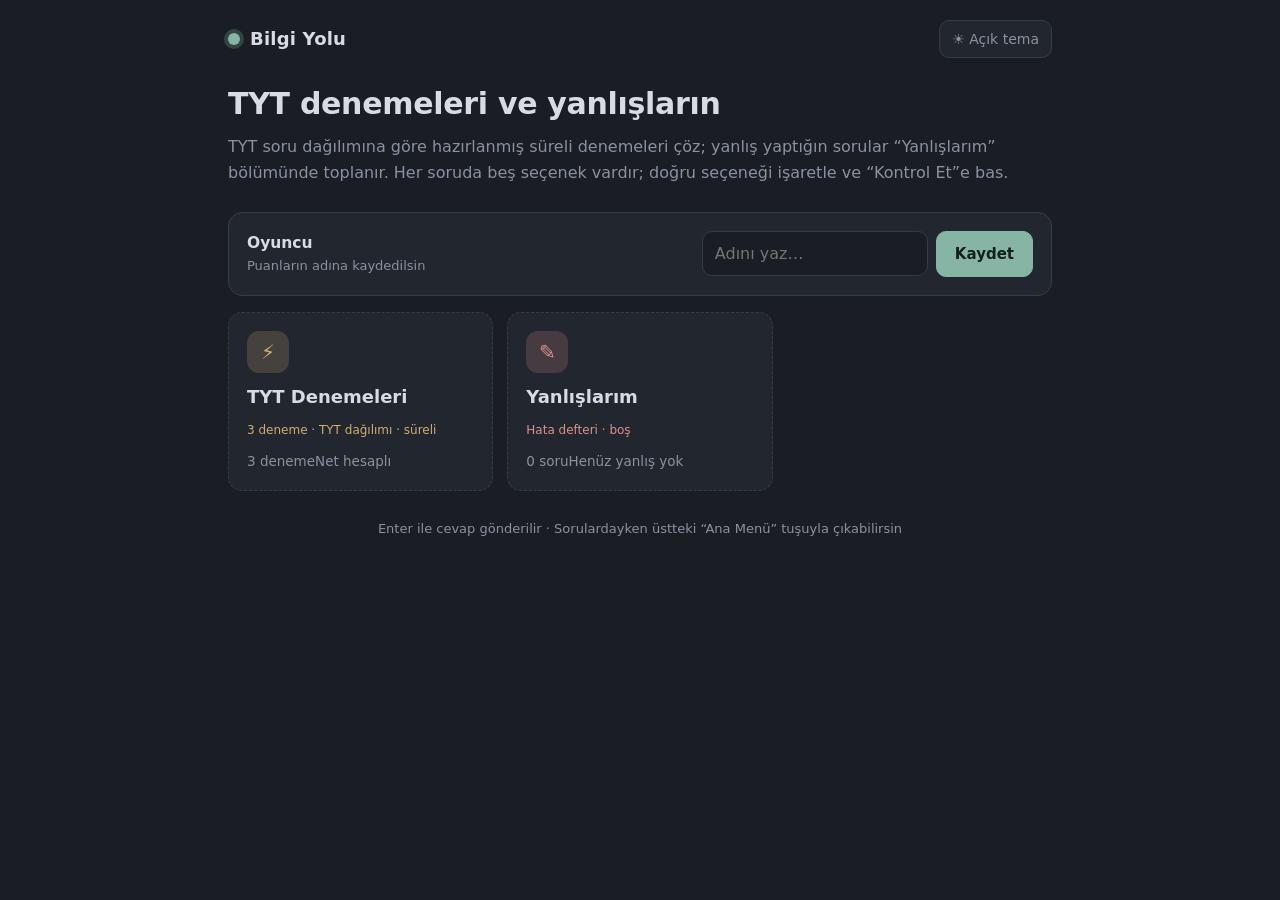
==== commit ee20f8eb: "Ana menü sadeleştirildi: yalnızca TYT Denemeleri ve Yanlışlarım - Ders kartları ve Zayıf Konularım k" ====
--- a/index.html
+++ b/index.html
@@ -53,6 +53,7 @@
 label.chk{display:inline-flex;gap:8px;align-items:center;cursor:pointer}
 label.chk input{accent-color:var(--accent);width:16px;height:16px}
 .foot{margin-top:28px;color:var(--muted);font-size:13px;text-align:center}
+.empty-note{margin:0;color:var(--muted);font-size:14.5px;text-align:center}
 
 /* oyun */
 .bar{display:flex;align-items:center;gap:12px;margin-bottom:14px;flex-wrap:wrap}
@@ -2019,19 +2020,13 @@
         return '<td><b class="'+cl+'">%'+r.p+'</b><small><span>'+r.ok+'/'+r.n+'<em> doğru</em></span><span class="dt"><em> · </em>'+fmtDate(r.t)+'</span></small></td>';
       }).join('')+'</tr>';
     };
-    var rows = SUBJECTS.map(function(s){
-      if(s.levels){
-        return s.levels.map(function(lv){
-          return rowFor('<i style="background:'+s.color+'"></i>'+s.name+' · '+lv.name, s.id+':'+lv.id);
-        }).join('');
-      }
-      return rowFor('<i style="background:'+s.color+'"></i>'+s.name, s.id);
-    }).join('');
+    var rows = '';
     denemeList().forEach(function(d){
       rows += rowFor('<i style="background:var(--accent2)"></i>'+esc(d.name), 'deneme:'+d.id);
     });
+    if(!rows) return '';
     return '<div class="card scores-card"><h3>'+esc(prof.cur)+' · son 3 tur</h3><div class="tbl-wrap"><table class="scores">'+
-      '<thead><tr><th>Ders</th><th>Son tur</th><th>Önceki tur</th><th>Ondan önceki</th></tr></thead><tbody>'+rows+'</tbody></table></div></div>';
+      '<thead><tr><th>Deneme</th><th>Son tur</th><th>Önceki tur</th><th>Ondan önceki</th></tr></thead><tbody>'+rows+'</tbody></table></div></div>';
   }
   function modal(inner, bind){
     var d=document.createElement('div'); d.className='modal-bg';
@@ -2076,6 +2071,7 @@
   function addMistake(q){ var p=curP(); if(!p) return; p.mistakes[qkey(q)]={q:q}; saveProf(); }
   function delMistake(q){ var p=curP(); if(!p) return; delete p.mistakes[qkey(q)]; saveProf(); }
   function mistakeList(){ return Object.keys(mistakes()).map(function(k){ return mistakes()[k]; }); }
+  function clearMistakes(){ var p=curP(); if(!p) return; p.mistakes={}; saveProf(); }
 
   /* ---------- SORU HAVUZU YARDIMCILARI ---------- */
   function allQuestions(){
@@ -2136,44 +2132,25 @@
     G = null; clearTimer();
     var best = curP() ? curP().best : {};
     var h = '<header class="top"><div class="brand"><span class="dot"></span>Bilgi Yolu</div>'+themeBtn()+'</header>'+
-      '<section class="hero"><h1>Hangi dersle başlamak istersin?</h1><p>TYT’ye yönelik çoktan seçmeli sorular. Her soruda beş seçenek vardır; doğru seçeneği işaretle ve “Kontrol Et”e bas. Yanlışta ipucu açılır.</p></section>'+
+      '<section class="hero"><h1>TYT denemeleri ve yanlışların</h1><p>TYT soru dağılımına göre hazırlanmış süreli denemeleri çöz; yanlış yaptığın sorular “Yanlışlarım” bölümünde toplanır. Her soruda beş seçenek vardır; doğru seçeneği işaretle ve “Kontrol Et”e bas.</p></section>'+
       playerBar();
     var mc = mistakeCount();
-    h += '<div class="grid">';
-    var extra = '';
-    if(curP() && mc){
-      extra += '<button class="card subject special" data-mistakes="1" style="--sc:var(--bad)">'+
+    var dl = denemeList();
+    var h2 = '<div class="grid">';
+    h2 += '<button class="card subject special" data-denemeler="1" style="--sc:var(--accent2)">'+
+      '<div class="ico">⚡</div><h3>TYT Denemeleri</h3><div class="tag">'+dl.length+' deneme · TYT dağılımı · süreli</div>'+
+      '<div class="meta"><span>'+dl.length+' deneme</span><span>Net hesaplı</span></div></button>';
+    if(mc){
+      h2 += '<button class="card subject special" data-mistakes="1" style="--sc:var(--bad)">'+
         '<div class="ico">✎</div><h3>Yanlışlarım</h3><div class="tag">Hata defteri · '+mc+' soru</div>'+
         '<div class="meta"><span>'+mc+' soru</span><span>Tekrar çöz</span></div></button>';
+    } else {
+      h2 += '<button class="card subject special" data-mistakes="1" style="--sc:var(--bad)">'+
+        '<div class="ico">✎</div><h3>Yanlışlarım</h3><div class="tag">Hata defteri · boş</div>'+
+        '<div class="meta"><span>0 soru</span><span>Henüz yanlış yok</span></div></button>';
     }
-    if(curP()){
-      var dl = denemeList();
-      extra += '<button class="card subject special" data-denemeler="1" style="--sc:var(--accent2)">'+
-        '<div class="ico">⚡</div><h3>TYT Denemeleri</h3><div class="tag">'+dl.length+' deneme · TYT dağılımı · süreli</div>'+
-        '<div class="meta"><span>'+dl.length+' deneme</span><span>Net hesaplı</span></div></button>';
-    }
-    var wbs = weakBySubject();
-    wbs.forEach(function(g){
-      extra += '<button class="card subject special" data-weaks="'+g.s.id+'" style="--sc:var(--ok)">'+
-        '<div class="ico">🎯</div><h3>Zayıf Konularım · '+esc(g.s.name)+'</h3>'+
-        '<div class="tag">'+g.weak.map(function(w){ return esc(trim(w.topic,22)); }).join(' · ')+'</div>'+
-        '<div class="meta"><span>'+g.weak.length+' konu · '+g.open+' açık soru</span><span>Hedefli çalış</span></div></button>';
-    });
-    h += extra;
-    SUBJECTS.forEach(function(s,i){
-      var b = best[s.id];
-      var total = s.levels ? s.levels.reduce(function(a,lv){return a+lv.questions.length;},0) : s.questions.length;
-      var cnt = s.levels ? (s.levels.length+' seviye · '+total+' soru') : (total+' soru');
-      var bestTxt = s.levels ? 'İki seviye' : (b!=null?'En iyi: %'+b:'Henüz oynanmadı');
-      h += '<button class="card subject" data-i="'+i+'" style="--sc:'+s.color+';animation-delay:'+((i+(extra?2:0))*.05).toFixed(2)+'s">'+
-        '<div class="ico">'+s.icon+'</div><h3>'+s.name+'</h3>'+
-        '<div class="tag">'+s.desc+'</div>'+
-        '<div class="meta"><span>'+cnt+'</span><span>'+bestTxt+'</span></div></button>';
-    });
-    h += '</div>'+scoreTable()+'<div class="opts"><span>Soru sayısı</span><div class="seg" id="cnt">'+
-      [10,20,0].map(function(n){ return '<button data-n="'+n+'" class="'+(opts.count===n?'on':'')+'">'+(n||'Tümü')+'</button>'; }).join('')+
-      '</div><label class="chk"><input type="checkbox" id="shf" '+(opts.shuffle?'checked':'')+'> Soruları karıştır</label>'+
-      '</div>'+
+    h2 += '</div>';
+    h += h2 + scoreTable() +
       '<div class="foot">Enter ile cevap gönderilir · Sorulardayken üstteki “Ana Menü” tuşuyla çıkabilirsin</div>';
     ANIM.render(app, h);
     bindTheme();
@@ -2181,14 +2158,9 @@
     var needPlayer = function(){ var pc=$('#pcard'); pc.classList.remove('shake'); void pc.offsetWidth; pc.classList.add('shake'); pc.scrollIntoView({block:'center',behavior:'smooth'}); var f=$('#pname'); if(f) f.focus({preventScroll:true}); };
     app.querySelectorAll('.subject').forEach(function(b){ b.onclick=function(){
       if(!curP()){ needPlayer(); return; }
-      if(b.dataset.mistakes){ startMistakes(); return; }
+      if(b.dataset.mistakes){ mistakesSelect(); return; }
       if(b.dataset.denemeler){ denemeSelect(); return; }
-      if(b.dataset.weaks){ startWeak(b.dataset.weaks); return; }
-      var s = SUBJECTS[+b.dataset.i];
-      if(s.levels) levelSelect(s); else pickScreen(s, null);
     }; });
-    app.querySelectorAll('#cnt button').forEach(function(b){ b.onclick=function(){ opts.count=+b.dataset.n; store.set('opts',opts); menu(); }; });
-    $('#shf').onchange=function(){ opts.shuffle=this.checked; store.set('opts',opts); };
     window.scrollTo(0,0);
   }
 
@@ -2263,10 +2235,40 @@
   /* ---------- HATA DEFTERİ / KARIŞIK SINAV ---------- */
   function startMistakes(){
     var list = mistakeList();
-    if(!list.length){ menu(); return; }
+    if(!list.length){ mistakesSelect(); return; }
     var qs = shuffle(list.map(function(m){ return m.q; }));
-    if(opts.count && qs.length>opts.count) qs = qs.slice(0,opts.count);
     startGame({name:'Yanlışlarım', color:'#dc9090', questions:qs, key:'yanlislar', special:'mistakes'});
+  }
+  /* Yanlışlarım bölümü: yanlış soruları listeler, çözme ve sıfırlama sunar. */
+  function mistakesSelect(){
+    G = null; clearTimer();
+    var list = mistakeList();
+    var h = '<header class="top"><div class="brand"><span class="dot"></span>Bilgi Yolu</div>'+themeBtn()+'</header>'+
+      '<div class="bar" style="--sc:var(--bad)"><button class="icon-btn" id="backBtn">← Ana Menü</button><div class="title"><i></i>Yanlışlarım</div></div>'+
+      '<section class="hero"><h1>Yanlışlarım</h1><p>Yanlış yaptığın sorular burada toplanır. Hepsini tekrar çözebilir ya da listeyi sıfırlayabilirsin.</p></section>';
+    if(!list.length){
+      h += '<div class="card pick"><p class="empty-note">Henüz yanlışın yok. Bir deneme çöz, yanlışların burada birikir.</p></div>';
+    } else {
+      h += '<div class="card pick"><div class="pick-foot"><span id="mcount">'+list.length+' soru</span>'+
+        '<button class="btn primary" id="msolve">Hepsini çöz →</button>'+
+        '<button class="btn ghost" id="mreset">Sıfırla</button></div></div>'+
+        '<div class="review">'+list.map(function(m,i){
+          var qt = (m.q.q||'').replace(/<br\s*\/?>/g,' ').replace(/<[^>]+>/g,''); qt = trim(qt,160);
+          return '<div class="rv" style="animation-delay:'+Math.min(0.5,0.04*i).toFixed(2)+'s"><div class="st bad">✗</div><div><div>'+(i+1)+'. '+esc(qt)+'</div></div></div>';
+        }).join('')+'</div>';
+    }
+    h += '<div class="foot">Doğru cevapladığın sorular listeden otomatik çıkar.</div>';
+    ANIM.render(app, h); bindTheme();
+    $('#backBtn').onclick = menu;
+    var ms=$('#msolve'); if(ms) ms.onclick=startMistakes;
+    var mr=$('#mreset'); if(mr) mr.onclick=function(){
+      modal('<h3>Yanlışlarım sıfırlansın mı?</h3><p>Hata defterindeki '+list.length+' soru silinecek. Bu işlem geri alınamaz.</p><div class="actions"><button class="btn ghost" id="mNo">Vazgeç</button><button class="btn primary" id="mYes">Sıfırla</button></div>', function(d, close){
+        $('#mNo',d).onclick=close;
+        $('#mYes',d).onclick=function(){ clearMistakes(); close(); mistakesSelect(); };
+        $('#mNo',d).focus();
+      });
+    };
+    window.scrollTo(0,0);
   }
   function denemeSelect(){
     G = null; clearTimer();
@@ -2312,7 +2314,6 @@
     clearTimer();
     var qs = cfg.questions.slice();
     if(opts.shuffle && cfg.special!=='mistakes') qs = shuffle(qs);
-    if(opts.count && !cfg.timed && cfg.special!=='weak' && qs.length>opts.count) qs = qs.slice(0,opts.count);
     G = {name:cfg.name, color:cfg.color||'var(--accent)', lv:cfg.lv||null, key:cfg.key,
          special:cfg.special||null, focus:cfg.focus||null, s:cfg.s||null, weakSubj:cfg.weakSubj||null, denemeId:cfg.denemeId||null, qs:qs, i:0, score:0, log:[], topics:{},
          timed:cfg.timed||0, left:cfg.timed||0, streak:0, bestStreak:0};
